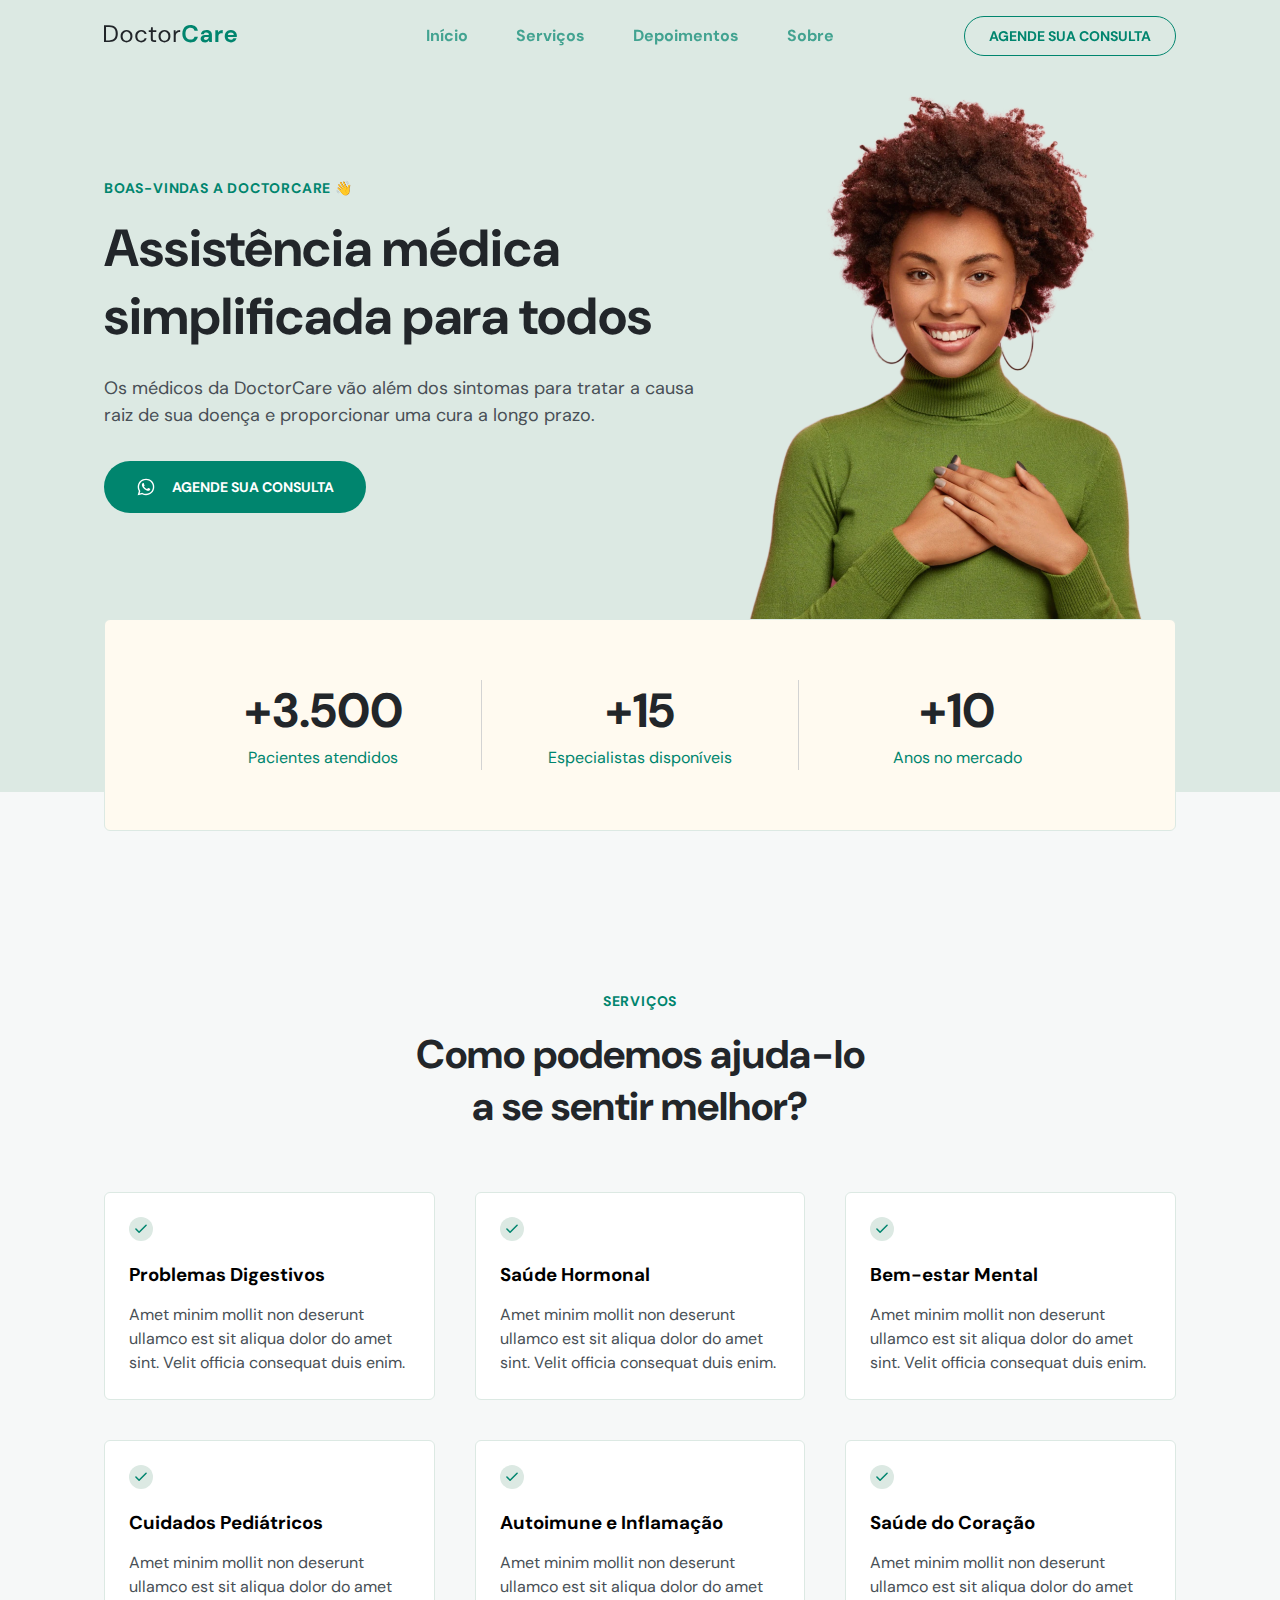
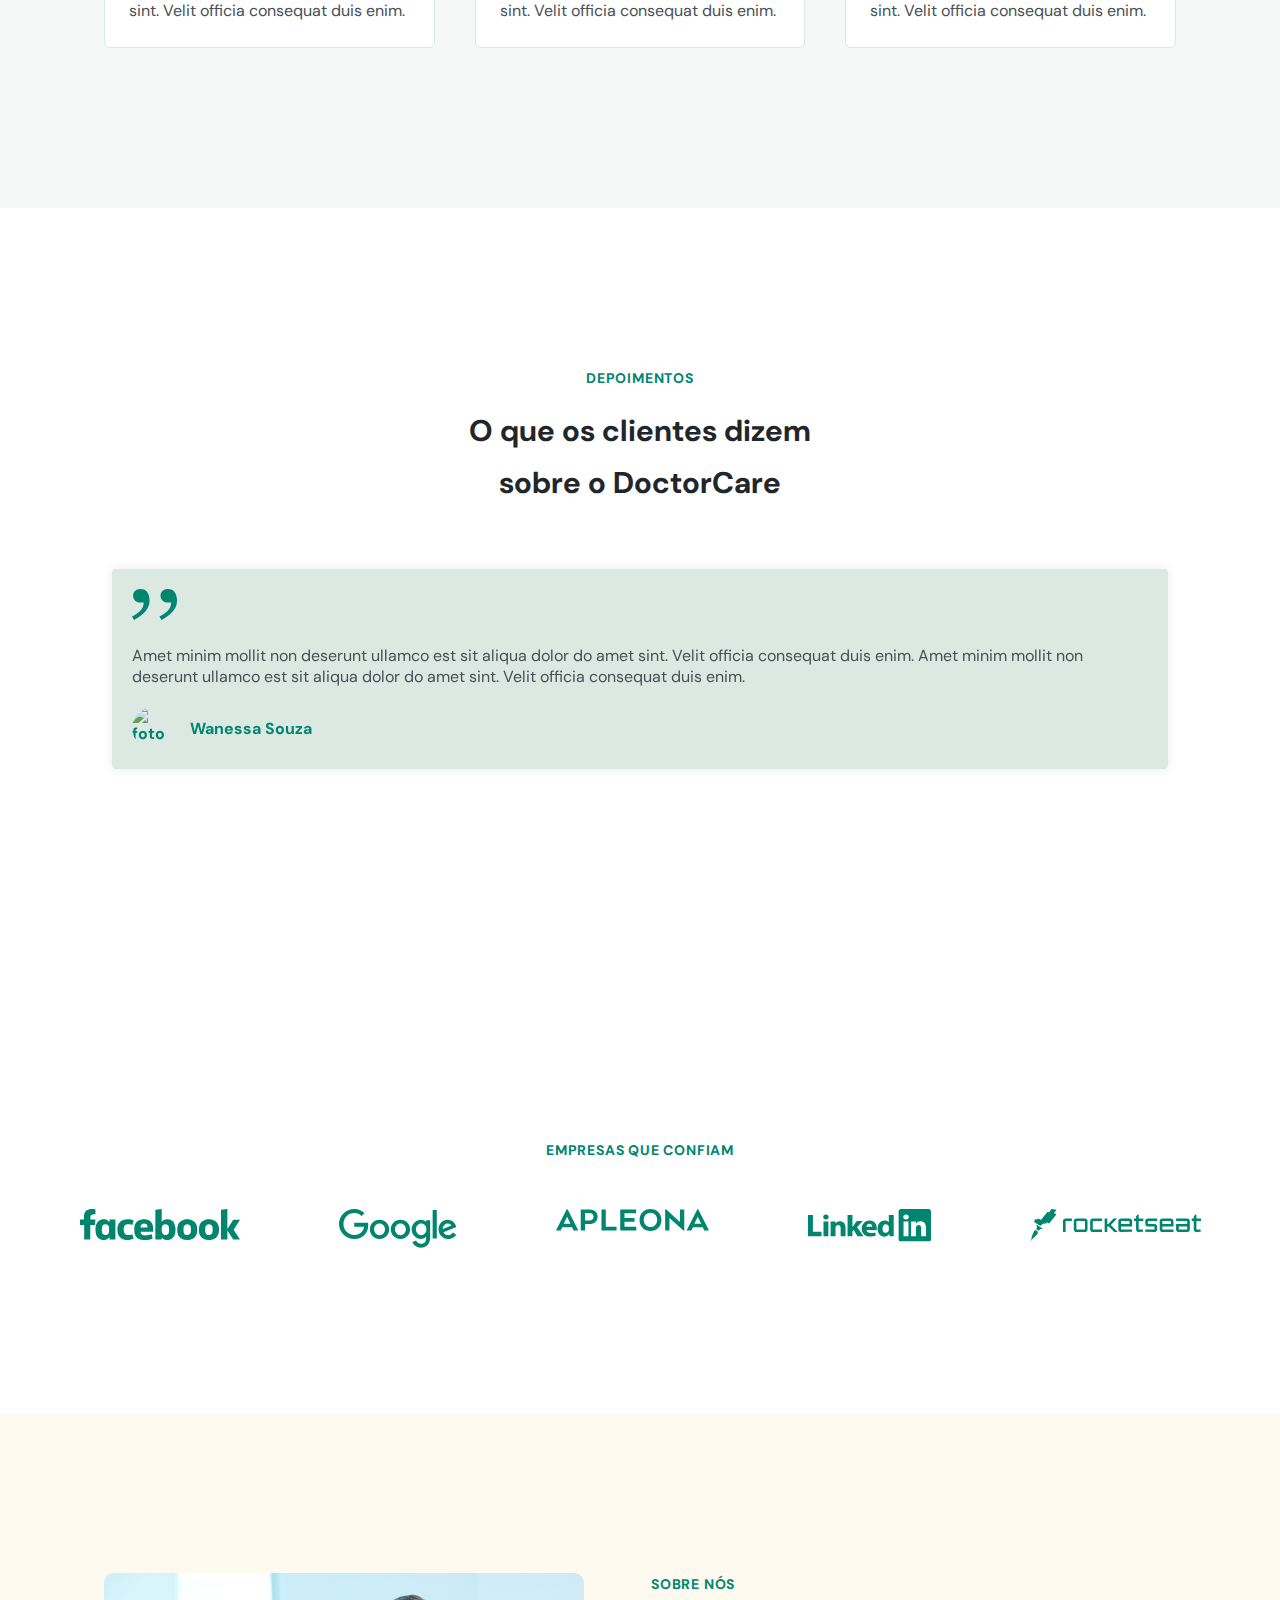
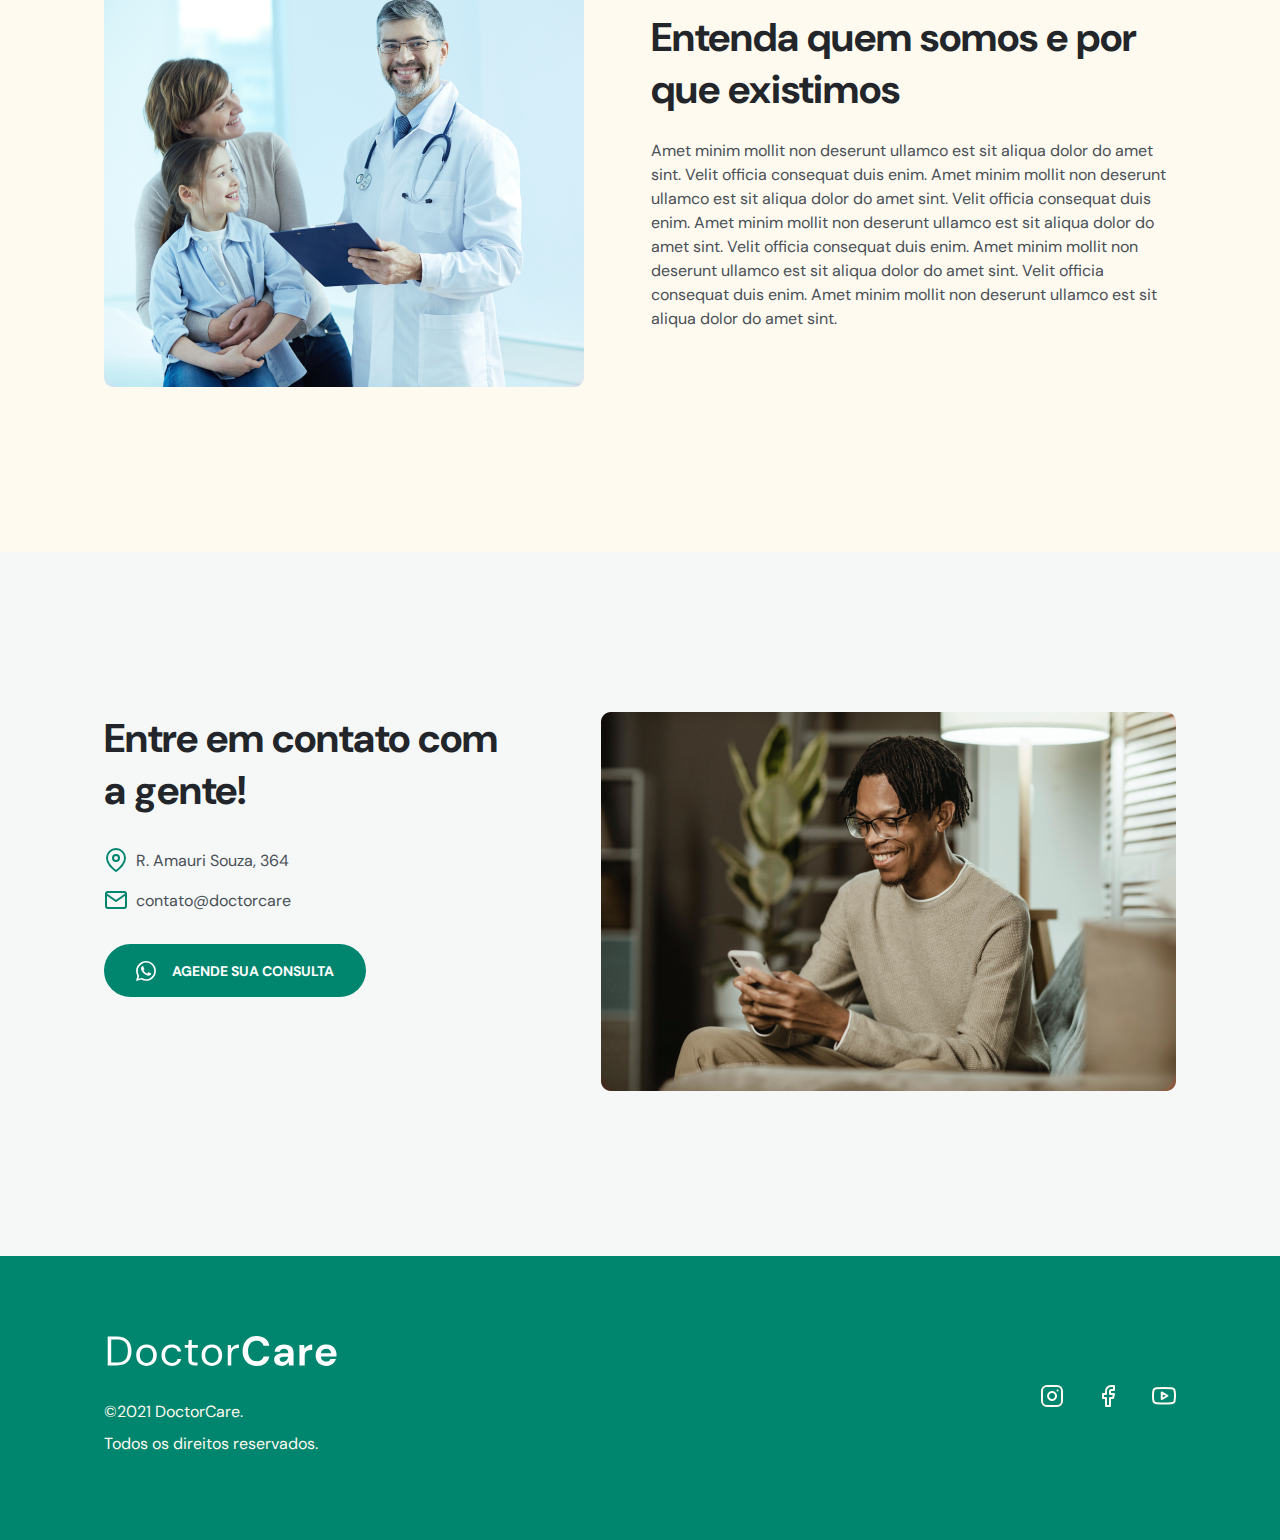
==== index.html @ 03c4d104 "add sections" ====
<!DOCTYPE html>
<html lang="pt">
  <head>
    <meta charset="UTF-8" />
    <meta http-equiv="X-UA-Compatible" content="IE=edge" />
    <meta name="viewport" content="width=device-width, initial-scale=1.0" />

    <title>DoctorCare</title>
    <link rel="stylesheet" href="https://unpkg.com/swiper/swiper-bundle.min.css" />
    <link rel="stylesheet" href="style.css" />
    <link rel="preconnect" href="https://fonts.googleapis.com" />
    <link rel="preconnect" href="https://fonts.gstatic.com"/>
    <link
      href="https://fonts.googleapis.com/css2?family=DM+Sans:wght@400;700&display=swap"
      rel="stylesheet"
    />
  </head>
  <body class="">
    <nav id="navigation">
      <div class="wrapper">
        <a href="#home" class="logo">
          <svg
            width="133"
            height="18"
            viewBox="0 0 133 18"
            fill="none"
            xmlns="http://www.w3.org/2000/svg"
          >
            <path
              d="M0 17.088V0.287999H5.16C8.12 0.287999 10.296 1.04 11.688 2.544C13.096 4.048 13.8 6.112 13.8 8.736C13.8 11.312 13.096 13.352 11.688 14.856C10.296 16.344 8.12 17.088 5.16 17.088H0ZM2.016 15.408H5.112C6.744 15.408 8.04 15.144 9 14.616C9.976 14.072 10.672 13.304 11.088 12.312C11.504 11.304 11.712 10.112 11.712 8.736C11.712 7.328 11.504 6.12 11.088 5.112C10.672 4.104 9.976 3.328 9 2.784C8.04 2.24 6.744 1.968 5.112 1.968H2.016V15.408Z"
              fill="#212529"
            />
            <path
              d="M22.4949 17.376C21.3749 17.376 20.3669 17.12 19.4709 16.608C18.5749 16.096 17.8629 15.376 17.3349 14.448C16.8229 13.504 16.5669 12.4 16.5669 11.136C16.5669 9.872 16.8309 8.776 17.3589 7.848C17.8869 6.904 18.5989 6.176 19.4949 5.664C20.4069 5.152 21.4229 4.896 22.5429 4.896C23.6629 4.896 24.6709 5.152 25.5669 5.664C26.4629 6.176 27.1669 6.904 27.6789 7.848C28.2069 8.776 28.4709 9.872 28.4709 11.136C28.4709 12.4 28.2069 13.504 27.6789 14.448C27.1509 15.376 26.4309 16.096 25.5189 16.608C24.6229 17.12 23.6149 17.376 22.4949 17.376ZM22.4949 15.648C23.1829 15.648 23.8229 15.48 24.4149 15.144C25.0069 14.808 25.4869 14.304 25.8549 13.632C26.2229 12.96 26.4069 12.128 26.4069 11.136C26.4069 10.144 26.2229 9.312 25.8549 8.64C25.5029 7.968 25.0309 7.464 24.4389 7.128C23.8469 6.792 23.2149 6.624 22.5429 6.624C21.8549 6.624 21.2149 6.792 20.6229 7.128C20.0309 7.464 19.5509 7.968 19.1829 8.64C18.8149 9.312 18.6309 10.144 18.6309 11.136C18.6309 12.128 18.8149 12.96 19.1829 13.632C19.5509 14.304 20.0229 14.808 20.5989 15.144C21.1909 15.48 21.8229 15.648 22.4949 15.648Z"
              fill="#212529"
            />
            <path
              d="M37.2261 17.376C36.0901 17.376 35.0661 17.12 34.1541 16.608C33.2581 16.08 32.5461 15.352 32.0181 14.424C31.5061 13.48 31.2501 12.384 31.2501 11.136C31.2501 9.888 31.5061 8.8 32.0181 7.872C32.5461 6.928 33.2581 6.2 34.1541 5.688C35.0661 5.16 36.0901 4.896 37.2261 4.896C38.6341 4.896 39.8181 5.264 40.7781 6C41.7541 6.736 42.3701 7.72 42.6261 8.952H40.5621C40.4021 8.216 40.0101 7.648 39.3861 7.248C38.7621 6.832 38.0341 6.624 37.2021 6.624C36.5301 6.624 35.8981 6.792 35.3061 7.128C34.7141 7.464 34.2341 7.968 33.8661 8.64C33.4981 9.312 33.3141 10.144 33.3141 11.136C33.3141 12.128 33.4981 12.96 33.8661 13.632C34.2341 14.304 34.7141 14.816 35.3061 15.168C35.8981 15.504 36.5301 15.672 37.2021 15.672C38.0341 15.672 38.7621 15.472 39.3861 15.072C40.0101 14.656 40.4021 14.072 40.5621 13.32H42.6261C42.3861 14.52 41.7781 15.496 40.8021 16.248C39.8261 17 38.6341 17.376 37.2261 17.376Z"
              fill="#212529"
            />
            <path
              d="M50.2974 17.088C49.2094 17.088 48.3534 16.824 47.7294 16.296C47.1054 15.768 46.7934 14.816 46.7934 13.44V6.888H44.7294V5.184H46.7934L47.0574 2.328H48.8094V5.184H52.3134V6.888H48.8094V13.44C48.8094 14.192 48.9614 14.704 49.2654 14.976C49.5694 15.232 50.1054 15.36 50.8734 15.36H52.1214V17.088H50.2974Z"
              fill="#212529"
            />
            <path
              d="M60.4506 17.376C59.3306 17.376 58.3226 17.12 57.4266 16.608C56.5306 16.096 55.8186 15.376 55.2906 14.448C54.7786 13.504 54.5226 12.4 54.5226 11.136C54.5226 9.872 54.7866 8.776 55.3146 7.848C55.8426 6.904 56.5546 6.176 57.4506 5.664C58.3626 5.152 59.3786 4.896 60.4986 4.896C61.6186 4.896 62.6266 5.152 63.5226 5.664C64.4186 6.176 65.1226 6.904 65.6346 7.848C66.1626 8.776 66.4266 9.872 66.4266 11.136C66.4266 12.4 66.1626 13.504 65.6346 14.448C65.1066 15.376 64.3866 16.096 63.4746 16.608C62.5786 17.12 61.5706 17.376 60.4506 17.376ZM60.4506 15.648C61.1386 15.648 61.7786 15.48 62.3706 15.144C62.9626 14.808 63.4426 14.304 63.8106 13.632C64.1786 12.96 64.3626 12.128 64.3626 11.136C64.3626 10.144 64.1786 9.312 63.8106 8.64C63.4586 7.968 62.9866 7.464 62.3946 7.128C61.8026 6.792 61.1706 6.624 60.4986 6.624C59.8106 6.624 59.1706 6.792 58.5786 7.128C57.9866 7.464 57.5066 7.968 57.1386 8.64C56.7706 9.312 56.5866 10.144 56.5866 11.136C56.5866 12.128 56.7706 12.96 57.1386 13.632C57.5066 14.304 57.9786 14.808 58.5546 15.144C59.1466 15.48 59.7786 15.648 60.4506 15.648Z"
              fill="#212529"
            />
            <path
              d="M69.7097 17.088V5.184H71.5337L71.7017 7.464C72.0697 6.68 72.6297 6.056 73.3817 5.592C74.1337 5.128 75.0617 4.896 76.1657 4.896V7.008H75.6137C74.9097 7.008 74.2617 7.136 73.6697 7.392C73.0777 7.632 72.6057 8.048 72.2537 8.64C71.9017 9.232 71.7257 10.048 71.7257 11.088V17.088H69.7097Z"
              fill="#212529"
            />
            <path
              d="M86.4924 17.376C84.7964 17.376 83.3404 17.016 82.1244 16.296C80.9084 15.56 79.9724 14.544 79.3164 13.248C78.6604 11.936 78.3324 10.424 78.3324 8.712C78.3324 7 78.6604 5.488 79.3164 4.176C79.9724 2.864 80.9084 1.84 82.1244 1.104C83.3404 0.368 84.7964 0 86.4924 0C88.5084 0 90.1564 0.504 91.4364 1.512C92.7324 2.504 93.5404 3.904 93.8604 5.712H90.4764C90.2684 4.8 89.8204 4.088 89.1324 3.576C88.4604 3.048 87.5644 2.784 86.4444 2.784C84.8924 2.784 83.6764 3.312 82.7964 4.368C81.9164 5.424 81.4764 6.872 81.4764 8.712C81.4764 10.552 81.9164 12 82.7964 13.056C83.6764 14.096 84.8924 14.616 86.4444 14.616C87.5644 14.616 88.4604 14.376 89.1324 13.896C89.8204 13.4 90.2684 12.72 90.4764 11.856H93.8604C93.5404 13.584 92.7324 14.936 91.4364 15.912C90.1564 16.888 88.5084 17.376 86.4924 17.376Z"
              fill="#00856F"
            />
            <path
              d="M101.092 17.376C100.068 17.376 99.2278 17.216 98.5718 16.896C97.9158 16.56 97.4277 16.12 97.1077 15.576C96.7878 15.032 96.6278 14.432 96.6278 13.776C96.6278 12.672 97.0598 11.776 97.9238 11.088C98.7878 10.4 100.084 10.056 101.812 10.056H104.836V9.768C104.836 8.952 104.604 8.352 104.14 7.968C103.676 7.584 103.1 7.392 102.412 7.392C101.788 7.392 101.244 7.544 100.78 7.848C100.316 8.136 100.028 8.568 99.9157 9.144H96.9157C96.9958 8.28 97.2837 7.528 97.7797 6.888C98.2917 6.248 98.9477 5.76 99.7477 5.424C100.548 5.072 101.444 4.896 102.436 4.896C104.132 4.896 105.468 5.32 106.444 6.168C107.42 7.016 107.908 8.216 107.908 9.768V17.088H105.292L105.004 15.168C104.652 15.808 104.156 16.336 103.516 16.752C102.892 17.168 102.084 17.376 101.092 17.376ZM101.788 14.976C102.668 14.976 103.348 14.688 103.828 14.112C104.324 13.536 104.636 12.824 104.764 11.976H102.148C101.332 11.976 100.748 12.128 100.396 12.432C100.044 12.72 99.8678 13.08 99.8678 13.512C99.8678 13.976 100.044 14.336 100.396 14.592C100.748 14.848 101.212 14.976 101.788 14.976Z"
              fill="#00856F"
            />
            <path
              d="M111.319 17.088V5.184H114.055L114.343 7.416C114.775 6.648 115.359 6.04 116.095 5.592C116.847 5.128 117.727 4.896 118.735 4.896V8.136H117.871C117.199 8.136 116.599 8.24 116.071 8.448C115.543 8.656 115.127 9.016 114.823 9.528C114.535 10.04 114.391 10.752 114.391 11.664V17.088H111.319Z"
              fill="#00856F"
            />
            <path
              d="M126.888 17.376C125.688 17.376 124.624 17.12 123.696 16.608C122.768 16.096 122.04 15.376 121.512 14.448C120.984 13.52 120.72 12.448 120.72 11.232C120.72 10 120.976 8.904 121.488 7.944C122.016 6.984 122.736 6.24 123.648 5.712C124.576 5.168 125.664 4.896 126.912 4.896C128.08 4.896 129.112 5.152 130.008 5.664C130.904 6.176 131.6 6.88 132.096 7.776C132.608 8.656 132.864 9.64 132.864 10.728C132.864 10.904 132.856 11.088 132.84 11.28C132.84 11.472 132.832 11.672 132.816 11.88H123.768C123.832 12.808 124.152 13.536 124.728 14.064C125.32 14.592 126.032 14.856 126.864 14.856C127.488 14.856 128.008 14.72 128.424 14.448C128.856 14.16 129.176 13.792 129.384 13.344H132.504C132.28 14.096 131.904 14.784 131.376 15.408C130.864 16.016 130.224 16.496 129.456 16.848C128.704 17.2 127.848 17.376 126.888 17.376ZM126.912 7.392C126.16 7.392 125.496 7.608 124.92 8.04C124.344 8.456 123.976 9.096 123.816 9.96H129.744C129.696 9.176 129.408 8.552 128.88 8.088C128.352 7.624 127.696 7.392 126.912 7.392Z"
              fill="#00856F"
            />
          </svg>
        </a>

        <div class="menu">
          <ul>
            <li><a onclick="closeMenu()" href="#home">Início</a></li>
            <li><a onclick="closeMenu()" href="#services">Serviços</a></li>
            <li><a onclick="closeMenu()" href="#testimonials">Depoimentos</a></li>
            <li><a onclick="closeMenu()" href="#about">Sobre</a></li>
          </ul>

          <a href="#contact" onclick="closeMenu()" class="button">Agende sua consulta</a>

          <ul class="social-links">
            <li>
              <a href="https://instagram.com">
                <svg
                  width="24"
                  height="24"
                  viewBox="0 0 24 24"
                  fill="none"
                  xmlns="http://www.w3.org/2000/svg"
                >
                  <path
                    d="M17 1.99997H7C4.23858 1.99997 2 4.23855 2 6.99997V17C2 19.7614 4.23858 22 7 22H17C19.7614 22 22 19.7614 22 17V6.99997C22 4.23855 19.7614 1.99997 17 1.99997Z"
                    stroke="#FFFAF1"
                    stroke-width="2"
                    stroke-linecap="round"
                    stroke-linejoin="round"
                  />
                  <path
                    d="M15.9997 11.3701C16.1231 12.2023 15.981 13.0523 15.5935 13.7991C15.206 14.5459 14.5929 15.1515 13.8413 15.5297C13.0898 15.908 12.2382 16.0397 11.4075 15.906C10.5768 15.7723 9.80947 15.3801 9.21455 14.7852C8.61962 14.1903 8.22744 13.4229 8.09377 12.5923C7.96011 11.7616 8.09177 10.91 8.47003 10.1584C8.84829 9.40691 9.45389 8.7938 10.2007 8.4063C10.9475 8.0188 11.7975 7.87665 12.6297 8.00006C13.4786 8.12594 14.2646 8.52152 14.8714 9.12836C15.4782 9.73521 15.8738 10.5211 15.9997 11.3701Z"
                    stroke="#FFFAF1"
                    stroke-width="2"
                    stroke-linecap="round"
                    stroke-linejoin="round"
                  />
                  <path
                    d="M17.5 6.49997H17.51"
                    stroke="#FFFAF1"
                    stroke-width="2"
                    stroke-linecap="round"
                    stroke-linejoin="round"
                  />
                </svg>
              </a>
            </li>

            <li>
              <a href="https://facebook.com">
                <svg
                  width="24"
                  height="24"
                  viewBox="0 0 24 24"
                  fill="none"
                  xmlns="http://www.w3.org/2000/svg"
                >
                  <path
                    d="M18 1.99997H15C13.6739 1.99997 12.4021 2.52675 11.4645 3.46444C10.5268 4.40212 10 5.67389 10 6.99997V9.99997H7V14H10V22H14V14H17L18 9.99997H14V6.99997C14 6.73475 14.1054 6.4804 14.2929 6.29286C14.4804 6.10533 14.7348 5.99997 15 5.99997H18V1.99997Z"
                    stroke="#FFFAF1"
                    stroke-width="2"
                    stroke-linecap="round"
                    stroke-linejoin="round"
                  />
                </svg>
              </a>
            </li>

            <li>
              <a href="https://youtube.com">
                <svg
                  width="24"
                  height="24"
                  viewBox="0 0 24 24"
                  fill="none"
                  xmlns="http://www.w3.org/2000/svg"
                >
                  <path
                    d="M22.5396 6.42C22.4208 5.94541 22.1789 5.51057 21.8382 5.15941C21.4976 4.80824 21.0703 4.55318 20.5996 4.42C18.8796 4 11.9996 4 11.9996 4C11.9996 4 5.1196 4 3.3996 4.46C2.92884 4.59318 2.50157 4.84824 2.16094 5.19941C1.82031 5.55057 1.57838 5.98541 1.4596 6.46C1.14481 8.20556 0.990831 9.97631 0.999595 11.75C0.988374 13.537 1.14236 15.3213 1.4596 17.08C1.59055 17.5398 1.8379 17.9581 2.17774 18.2945C2.51758 18.6308 2.93842 18.8738 3.3996 19C5.1196 19.46 11.9996 19.46 11.9996 19.46C11.9996 19.46 18.8796 19.46 20.5996 19C21.0703 18.8668 21.4976 18.6118 21.8382 18.2606C22.1789 17.9094 22.4208 17.4746 22.5396 17C22.852 15.2676 23.0059 13.5103 22.9996 11.75C23.0108 9.96295 22.8568 8.1787 22.5396 6.42Z"
                    stroke="#FFFAF1"
                    stroke-width="2"
                    stroke-linecap="round"
                    stroke-linejoin="round"
                  />
                  <path
                    d="M9.75 15.02L15.5 11.75L9.75 8.48001V15.02Z"
                    stroke="#FFFAF1"
                    stroke-width="2"
                    stroke-linecap="round"
                    stroke-linejoin="round"
                  />
                </svg>
              </a>
            </li>
          </ul>
        </div>
        <!--menu-->

        <button
          aria-expanded="false"
          aria-label="abrir menu"
          onclick="openMenu()"
          class="open-menu"
        >
          <svg
            width="40"
            height="40"
            viewBox="0 0 40 40"
            fill="none"
            xmlns="http://www.w3.org/2000/svg"
          >
            <path
              d="M10 20H30"
              stroke="#00856F"
              stroke-width="2"
              stroke-linecap="round"
              stroke-linejoin="round"
            />
            <path
              d="M10 12H30"
              stroke="#00856F"
              stroke-width="2"
              stroke-linecap="round"
              stroke-linejoin="round"
            />
            <path
              d="M18 28L30 28"
              stroke="#00856F"
              stroke-width="2"
              stroke-linecap="round"
              stroke-linejoin="round"
            />
          </svg>
        </button>
        <button
          aria-expanded="true"
          aria-label="fechar menu"
          onclick="closeMenu()"
          class="close-menu"
        >
          <svg
            width="40"
            height="40"
            viewBox="0 0 40 40"
            fill="none"
            xmlns="http://www.w3.org/2000/svg"
          >
            <path
              d="M30 10L10 30M10 10L30 30"
              stroke="#FFFAF1"
              stroke-width="2"
              stroke-linecap="round"
              stroke-linejoin="round"
            />
          </svg>
        </button>
      </div>
    </nav>
    <section id="home">
      <div class="wrapper">

        <div class="col-a">
          <header>
            <h4>BOAS-VINDAS A DOCTORCARE 👋</h4>
            <h1>Assistência médica simplificada para todos</h1>
          </header>
  
          <div class="content">
            
            <p>
              Os médicos da DoctorCare vão além dos sintomas para tratar a causa
              raiz de sua doença e proporcionar uma cura a longo prazo.
            </p>
            <a class="button" href="#contact">
              <svg
                width="20"
                height="20"
                viewBox="0 0 20 20"
                fill="none"
                xmlns="http://www.w3.org/2000/svg"
              >
                <path
                  d="M13.8337 11.6667C13.667 11.5833 12.5837 11.0833 12.417 11C12.2503 10.9167 12.0837 10.9167 11.917 11.0833C11.7503 11.25 11.417 11.75 11.2503 11.9167C11.167 12.0833 11.0003 12.0833 10.8337 12C10.2503 11.75 9.66699 11.4167 9.16699 11C8.75033 10.5833 8.33366 10.0833 8.00033 9.58334C7.91699 9.41668 8.00033 9.25001 8.08366 9.16668C8.16699 9.08334 8.25033 8.91668 8.41699 8.83334C8.50033 8.75001 8.58366 8.58334 8.58366 8.50001C8.66699 8.41668 8.66699 8.25001 8.58366 8.16668C8.50033 8.08334 8.08366 7.08334 7.91699 6.66668C7.83366 6.08334 7.66699 6.08334 7.50033 6.08334C7.41699 6.08334 7.25033 6.08334 7.08366 6.08334C6.91699 6.08334 6.66699 6.25001 6.58366 6.33334C6.08366 6.83334 5.83366 7.41668 5.83366 8.08334C5.91699 8.83334 6.16699 9.58334 6.66699 10.25C7.58366 11.5833 8.75033 12.6667 10.167 13.3333C10.5837 13.5 10.917 13.6667 11.3337 13.75C11.7503 13.9167 12.167 13.9167 12.667 13.8333C13.2503 13.75 13.7503 13.3333 14.0837 12.8333C14.2503 12.5 14.2503 12.1667 14.167 11.8333C14.167 11.8333 14.0003 11.75 13.8337 11.6667ZM15.917 4.08334C12.667 0.833344 7.41699 0.833344 4.16699 4.08334C1.50033 6.75001 1.00033 10.8333 2.83366 14.0833L1.66699 18.3333L6.08366 17.1667C7.33366 17.8333 8.66699 18.1667 10.0003 18.1667C14.5837 18.1667 18.2503 14.5 18.2503 9.91668C18.3337 7.75001 17.417 5.66668 15.917 4.08334ZM13.667 15.75C12.5837 16.4167 11.3337 16.8333 10.0003 16.8333C8.75033 16.8333 7.58366 16.5 6.50033 15.9167L6.25033 15.75L3.66699 16.4167L4.33366 13.9167L4.16699 13.6667C2.16699 10.3333 3.16699 6.16668 6.41699 4.08334C9.66699 2.00001 13.8337 3.08334 15.8337 6.25001C17.8337 9.50001 16.917 13.75 13.667 15.75Z"
                  fill="white"
                />
              </svg>
    
              Agende sua consulta
            </a> 
            
          </div>
        </div>
     

        <div class="col-b">
          <img src="assets/image.png" alt="Mulher sorrindo" />
        </div>       

        <div class="stats">
          <div class="stat">
            <h3>+3.500</h3>
            <p>Pacientes atendidos</p>
          </div>

          <div class="stat">
            <h3>+15</h3>
            <p>Especialistas disponíveis</p>
          </div>

          <div class="stat">
            <h3>+10</h3>
            <p>Anos no mercado</p>
          </div>
        </div>
      </div>
      <!--stats-->
    </section>
    <section id="services">
      <div class="wrapper">
        <header>
          <h4>Serviços</h4>
          <h2>Como podemos ajuda-lo a se sentir melhor?</h2>
        </header>
        
        <div class="content">
          <div class="cards">
            <div class="card">
              <svg width="24" height="24" viewBox="0 0 24 24" fill="none" xmlns="http://www.w3.org/2000/svg">
                <circle cx="12" cy="12" r="12" fill="#DCE9E2"/>
                <path d="M17.091 8.18188L10.091 15.1819L6.90918 12.0001" stroke="#00856F" stroke-width="1.5" stroke-linecap="round" stroke-linejoin="round"/>
                </svg>
                
              <h3>Problemas Digestivos</h3>
              <p>
                Amet minim mollit non deserunt ullamco est sit aliqua dolor do
                amet sint. Velit officia consequat duis enim.
              </p>
            </div>
            <!--card-->
  
            <div class="card">
              <svg width="24" height="24" viewBox="0 0 24 24" fill="none" xmlns="http://www.w3.org/2000/svg">
                <circle cx="12" cy="12" r="12" fill="#DCE9E2"/>
                <path d="M17.091 8.18188L10.091 15.1819L6.90918 12.0001" stroke="#00856F" stroke-width="1.5" stroke-linecap="round" stroke-linejoin="round"/>
                </svg>
                
              <h3>Saúde Hormonal</h3>
              <p>
                Amet minim mollit non deserunt ullamco est sit aliqua dolor do
                amet sint. Velit officia consequat duis enim.
              </p>
            </div>
            <!--card-->
  
            <div class="card">
              <svg width="24" height="24" viewBox="0 0 24 24" fill="none" xmlns="http://www.w3.org/2000/svg">
                <circle cx="12" cy="12" r="12" fill="#DCE9E2"/>
                <path d="M17.091 8.18188L10.091 15.1819L6.90918 12.0001" stroke="#00856F" stroke-width="1.5" stroke-linecap="round" stroke-linejoin="round"/>
                </svg>
                
              <h3>Bem-estar Mental</h3>
              <p>
                Amet minim mollit non deserunt ullamco est sit aliqua dolor do
                amet sint. Velit officia consequat duis enim.
              </p>
            </div>
            <!--card-->
            <div class="card">
              <svg width="24" height="24" viewBox="0 0 24 24" fill="none" xmlns="http://www.w3.org/2000/svg">
                <circle cx="12" cy="12" r="12" fill="#DCE9E2"/>
                <path d="M17.091 8.18188L10.091 15.1819L6.90918 12.0001" stroke="#00856F" stroke-width="1.5" stroke-linecap="round" stroke-linejoin="round"/>
                </svg>
                
              <h3>Cuidados Pediátricos</h3>
              <p>
                Amet minim mollit non deserunt ullamco est sit aliqua dolor do
                amet sint. Velit officia consequat duis enim.
              </p>
            </div>
            <!--card-->
            <div class="card">
              <svg width="24" height="24" viewBox="0 0 24 24" fill="none" xmlns="http://www.w3.org/2000/svg">
                <circle cx="12" cy="12" r="12" fill="#DCE9E2"/>
                <path d="M17.091 8.18188L10.091 15.1819L6.90918 12.0001" stroke="#00856F" stroke-width="1.5" stroke-linecap="round" stroke-linejoin="round"/>
                </svg>
                
              <h3>Autoimune e Inflamação</h3>
              <p>
                Amet minim mollit non deserunt ullamco est sit aliqua dolor do
                amet sint. Velit officia consequat duis enim.
              </p>
            </div>
            <!--card-->
            <div class="card">
              <svg width="24" height="24" viewBox="0 0 24 24" fill="none" xmlns="http://www.w3.org/2000/svg">
                <circle cx="12" cy="12" r="12" fill="#DCE9E2"/>
                <path d="M17.091 8.18188L10.091 15.1819L6.90918 12.0001" stroke="#00856F" stroke-width="1.5" stroke-linecap="round" stroke-linejoin="round"/>
                </svg>
                
              <h3>Saúde do Coração</h3>
              <p>
                Amet minim mollit non deserunt ullamco est sit aliqua dolor do
                amet sint. Velit officia consequat duis enim.
              </p>
            </div>
            <!--card-->
          </div>
        </div>
      </div>
    </section>

<div class="wrapper-vw"">
    <section class="section" id="testimonials">
      <div class="container swiper">
        <header>
          <h4>Depoimentos</h4>
          <h2 class="title">
            O que os clientes dizem 
            <br>
            sobre o DoctorCare</h2>
        </header>
        <div class="testimonials swiper-container">
          <div class="swiper-wrapper">
            <div class="testimonial swiper-slide">
              <blockquote>
                <svg width="45" height="31" viewBox="0 0 45 31" fill="none" xmlns="http://www.w3.org/2000/svg">
                  <path d="M17.5263 11.7111C17.5263 14.237 16.9539 16.5525 15.8092 18.6574C14.7039 20.7241 13.3618 22.5228 11.7829 24.0537C10.2039 25.6228 8.4671 27.0389 6.57237 28.3019C4.67763 29.5265 3.15789 30.4259 2.01316 31L0 27.613C1.61842 26.6944 3.15789 25.7568 4.61842 24.8C6.11842 23.8049 7.26316 22.8673 8.05263 21.987C9.11842 20.8389 9.9671 19.6525 10.5987 18.4278C11.2303 17.1648 11.625 15.5191 11.7829 13.4907H8.94079C6.45395 13.4907 4.51974 12.8784 3.13816 11.6537C1.75658 10.429 1.06579 8.72593 1.06579 6.54444C1.06579 4.97531 1.69737 3.50185 2.96053 2.12407C4.22368 0.708025 5.94079 0 8.11184 0C11.4671 0 13.875 1.09074 15.3355 3.27222C16.7961 5.41543 17.5263 8.2284 17.5263 11.7111Z" fill="#5F3DC4"/>
                  <path d="M45 11.7111C45 14.237 44.4276 16.5525 43.2829 18.6574C42.1776 20.7241 40.8355 22.5228 39.2566 24.0537C37.6776 25.6228 35.9408 27.0389 34.0461 28.3019C32.1513 29.5265 30.6316 30.4259 29.4868 31L27.4737 27.613C29.0921 26.6944 30.6316 25.7568 32.0921 24.8C33.5921 23.8049 34.7368 22.8673 35.5263 21.987C36.5921 20.8389 37.4408 19.6525 38.0724 18.4278C38.7039 17.1648 39.0987 15.5191 39.2566 13.4907H36.4145C33.9276 13.4907 31.9934 12.8784 30.6118 11.6537C29.2303 10.429 28.5395 8.72593 28.5395 6.54444C28.5395 4.97531 29.1711 3.50185 30.4342 2.12407C31.6974 0.708025 33.4145 0 35.5855 0C38.9408 0 41.3487 1.09074 42.8092 3.27222C44.2697 5.41543 45 8.2284 45 11.7111Z" fill="#5F3DC4"/>
                  </svg>                  
                <p>
                Amet minim mollit non deserunt ullamco est sit aliqua dolor do amet sint. Velit officia consequat duis enim. Amet minim mollit non deserunt ullamco est sit aliqua dolor do amet sint. Velit officia consequat duis enim.
                </p>
                <cite>
                  <img src="https://randomuser.me/api/portraits/women/79.jpg" alt="foto perfil de cliente da clinica doctorcare da sessao de depoimentos">
                  Wanessa Souza
                </cite>
              </blockquote>
            </div>

            <div class="testimonial swiper-slide">
              <blockquote>
                <svg width="45" height="31" viewBox="0 0 45 31" fill="none" xmlns="http://www.w3.org/2000/svg">
                  <path d="M17.5263 11.7111C17.5263 14.237 16.9539 16.5525 15.8092 18.6574C14.7039 20.7241 13.3618 22.5228 11.7829 24.0537C10.2039 25.6228 8.4671 27.0389 6.57237 28.3019C4.67763 29.5265 3.15789 30.4259 2.01316 31L0 27.613C1.61842 26.6944 3.15789 25.7568 4.61842 24.8C6.11842 23.8049 7.26316 22.8673 8.05263 21.987C9.11842 20.8389 9.9671 19.6525 10.5987 18.4278C11.2303 17.1648 11.625 15.5191 11.7829 13.4907H8.94079C6.45395 13.4907 4.51974 12.8784 3.13816 11.6537C1.75658 10.429 1.06579 8.72593 1.06579 6.54444C1.06579 4.97531 1.69737 3.50185 2.96053 2.12407C4.22368 0.708025 5.94079 0 8.11184 0C11.4671 0 13.875 1.09074 15.3355 3.27222C16.7961 5.41543 17.5263 8.2284 17.5263 11.7111Z" fill="#5F3DC4"/>
                  <path d="M45 11.7111C45 14.237 44.4276 16.5525 43.2829 18.6574C42.1776 20.7241 40.8355 22.5228 39.2566 24.0537C37.6776 25.6228 35.9408 27.0389 34.0461 28.3019C32.1513 29.5265 30.6316 30.4259 29.4868 31L27.4737 27.613C29.0921 26.6944 30.6316 25.7568 32.0921 24.8C33.5921 23.8049 34.7368 22.8673 35.5263 21.987C36.5921 20.8389 37.4408 19.6525 38.0724 18.4278C38.7039 17.1648 39.0987 15.5191 39.2566 13.4907H36.4145C33.9276 13.4907 31.9934 12.8784 30.6118 11.6537C29.2303 10.429 28.5395 8.72593 28.5395 6.54444C28.5395 4.97531 29.1711 3.50185 30.4342 2.12407C31.6974 0.708025 33.4145 0 35.5855 0C38.9408 0 41.3487 1.09074 42.8092 3.27222C44.2697 5.41543 45 8.2284 45 11.7111Z" fill="#5F3DC4"/>
                  </svg>                  
                <p>
                Amet minim mollit non deserunt ullamco est sit aliqua dolor do amet sint. Velit officia consequat duis enim. Amet minim mollit non deserunt ullamco est sit aliqua dolor do amet sint. Velit officia consequat duis enim.
                </p>
                <cite>
                  <img src="assets/antonio.png" alt="foto perfil de cliente da clinica doctorcare da sessao de depoimentos">
                  Antonio Almeida 
                </cite>
              </blockquote>
            </div>

            <div class="wrapper-vw">
              <section class=" section" id="testimonials">
            <div class="container swiper">
              <header>
                <h4>Nossa clínica</h4>
                <h2 class="title">
                  Contamos com a melhor estrutura
                  <br>
                  pois você merece o melhor
                </h2>
              </header>
              <div class="testimonials swiper-container">
                <div class="swiper-wrapper">
                  <div class="testimonial swiper-slide">
                    <blockquote>
                      <img src="assets/centro-cirurgico.jpg" alt="">
                    </blockquote>
                  </div>
                  <div class="testimonial swiper-slide">
                    <blockquote>
                      <img src="assets/cardiologia.jpg" alt="">
                    </blockquote>
                  </div>
                  <div class="testimonial swiper-slide">
                    <blockquote>
                      <img src="assets/ressonancia.jpg" alt="">
                    </blockquote>
                  </div>
                  <div class="testimonial swiper-slide">
                    <blockquote>
                      <img src="assets/recepcao.jpg" alt="">
                    </blockquote>
                  </div>
                </div>
                <div class="swiper-pagination"></div>
              </div>
            </div>
            </section>
          </div>

            <div class="testimonial swiper-slide">
              <blockquote>
                <svg width="45" height="31" viewBox="0 0 45 31" fill="none" xmlns="http://www.w3.org/2000/svg">
                  <path d="M17.5263 11.7111C17.5263 14.237 16.9539 16.5525 15.8092 18.6574C14.7039 20.7241 13.3618 22.5228 11.7829 24.0537C10.2039 25.6228 8.4671 27.0389 6.57237 28.3019C4.67763 29.5265 3.15789 30.4259 2.01316 31L0 27.613C1.61842 26.6944 3.15789 25.7568 4.61842 24.8C6.11842 23.8049 7.26316 22.8673 8.05263 21.987C9.11842 20.8389 9.9671 19.6525 10.5987 18.4278C11.2303 17.1648 11.625 15.5191 11.7829 13.4907H8.94079C6.45395 13.4907 4.51974 12.8784 3.13816 11.6537C1.75658 10.429 1.06579 8.72593 1.06579 6.54444C1.06579 4.97531 1.69737 3.50185 2.96053 2.12407C4.22368 0.708025 5.94079 0 8.11184 0C11.4671 0 13.875 1.09074 15.3355 3.27222C16.7961 5.41543 17.5263 8.2284 17.5263 11.7111Z" fill="#5F3DC4"/>
                  <path d="M45 11.7111C45 14.237 44.4276 16.5525 43.2829 18.6574C42.1776 20.7241 40.8355 22.5228 39.2566 24.0537C37.6776 25.6228 35.9408 27.0389 34.0461 28.3019C32.1513 29.5265 30.6316 30.4259 29.4868 31L27.4737 27.613C29.0921 26.6944 30.6316 25.7568 32.0921 24.8C33.5921 23.8049 34.7368 22.8673 35.5263 21.987C36.5921 20.8389 37.4408 19.6525 38.0724 18.4278C38.7039 17.1648 39.0987 15.5191 39.2566 13.4907H36.4145C33.9276 13.4907 31.9934 12.8784 30.6118 11.6537C29.2303 10.429 28.5395 8.72593 28.5395 6.54444C28.5395 4.97531 29.1711 3.50185 30.4342 2.12407C31.6974 0.708025 33.4145 0 35.5855 0C38.9408 0 41.3487 1.09074 42.8092 3.27222C44.2697 5.41543 45 8.2284 45 11.7111Z" fill="#5F3DC4"/>
                  </svg>                  
                <p>
                Amet minim mollit non deserunt ullamco est sit aliqua dolor do amet sint. Velit officia consequat duis enim. Amet minim mollit non deserunt ullamco est sit aliqua dolor do amet sint. Velit officia consequat duis enim.
                </p>
                <cite>
                  <img src="assets/heitor.jpeg" alt="foto perfil de cliente da clinica doctorcare da sessao de depoimentos">
                  Heitor Arrais
                </cite>
              </blockquote>
            </div>

            <div class="testimonial swiper-slide">
              <blockquote>
                <svg width="45" height="31" viewBox="0 0 45 31" fill="none" xmlns="http://www.w3.org/2000/svg">
                  <path d="M17.5263 11.7111C17.5263 14.237 16.9539 16.5525 15.8092 18.6574C14.7039 20.7241 13.3618 22.5228 11.7829 24.0537C10.2039 25.6228 8.4671 27.0389 6.57237 28.3019C4.67763 29.5265 3.15789 30.4259 2.01316 31L0 27.613C1.61842 26.6944 3.15789 25.7568 4.61842 24.8C6.11842 23.8049 7.26316 22.8673 8.05263 21.987C9.11842 20.8389 9.9671 19.6525 10.5987 18.4278C11.2303 17.1648 11.625 15.5191 11.7829 13.4907H8.94079C6.45395 13.4907 4.51974 12.8784 3.13816 11.6537C1.75658 10.429 1.06579 8.72593 1.06579 6.54444C1.06579 4.97531 1.69737 3.50185 2.96053 2.12407C4.22368 0.708025 5.94079 0 8.11184 0C11.4671 0 13.875 1.09074 15.3355 3.27222C16.7961 5.41543 17.5263 8.2284 17.5263 11.7111Z" fill="#5F3DC4"/>
                  <path d="M45 11.7111C45 14.237 44.4276 16.5525 43.2829 18.6574C42.1776 20.7241 40.8355 22.5228 39.2566 24.0537C37.6776 25.6228 35.9408 27.0389 34.0461 28.3019C32.1513 29.5265 30.6316 30.4259 29.4868 31L27.4737 27.613C29.0921 26.6944 30.6316 25.7568 32.0921 24.8C33.5921 23.8049 34.7368 22.8673 35.5263 21.987C36.5921 20.8389 37.4408 19.6525 38.0724 18.4278C38.7039 17.1648 39.0987 15.5191 39.2566 13.4907H36.4145C33.9276 13.4907 31.9934 12.8784 30.6118 11.6537C29.2303 10.429 28.5395 8.72593 28.5395 6.54444C28.5395 4.97531 29.1711 3.50185 30.4342 2.12407C31.6974 0.708025 33.4145 0 35.5855 0C38.9408 0 41.3487 1.09074 42.8092 3.27222C44.2697 5.41543 45 8.2284 45 11.7111Z" fill="#5F3DC4"/>
                  </svg>                  
                <p>
                Amet minim mollit non deserunt ullamco est sit aliqua dolor do amet sint. Velit officia consequat duis enim. Amet minim mollit non deserunt ullamco est sit aliqua dolor do amet sint. Velit officia consequat duis enim.
                </p>
                <cite>
                  <img src="https://randomuser.me/api/portraits/women/3.jpg" alt="">
                  Cristina Ferreira
                </cite>
              </blockquote>
            </div>

            <div class="testimonial swiper-slide">
              <blockquote>
                <svg width="45" height="31" viewBox="0 0 45 31" fill="none" xmlns="http://www.w3.org/2000/svg">
                  <path d="M17.5263 11.7111C17.5263 14.237 16.9539 16.5525 15.8092 18.6574C14.7039 20.7241 13.3618 22.5228 11.7829 24.0537C10.2039 25.6228 8.4671 27.0389 6.57237 28.3019C4.67763 29.5265 3.15789 30.4259 2.01316 31L0 27.613C1.61842 26.6944 3.15789 25.7568 4.61842 24.8C6.11842 23.8049 7.26316 22.8673 8.05263 21.987C9.11842 20.8389 9.9671 19.6525 10.5987 18.4278C11.2303 17.1648 11.625 15.5191 11.7829 13.4907H8.94079C6.45395 13.4907 4.51974 12.8784 3.13816 11.6537C1.75658 10.429 1.06579 8.72593 1.06579 6.54444C1.06579 4.97531 1.69737 3.50185 2.96053 2.12407C4.22368 0.708025 5.94079 0 8.11184 0C11.4671 0 13.875 1.09074 15.3355 3.27222C16.7961 5.41543 17.5263 8.2284 17.5263 11.7111Z" fill="#5F3DC4"/>
                  <path d="M45 11.7111C45 14.237 44.4276 16.5525 43.2829 18.6574C42.1776 20.7241 40.8355 22.5228 39.2566 24.0537C37.6776 25.6228 35.9408 27.0389 34.0461 28.3019C32.1513 29.5265 30.6316 30.4259 29.4868 31L27.4737 27.613C29.0921 26.6944 30.6316 25.7568 32.0921 24.8C33.5921 23.8049 34.7368 22.8673 35.5263 21.987C36.5921 20.8389 37.4408 19.6525 38.0724 18.4278C38.7039 17.1648 39.0987 15.5191 39.2566 13.4907H36.4145C33.9276 13.4907 31.9934 12.8784 30.6118 11.6537C29.2303 10.429 28.5395 8.72593 28.5395 6.54444C28.5395 4.97531 29.1711 3.50185 30.4342 2.12407C31.6974 0.708025 33.4145 0 35.5855 0C38.9408 0 41.3487 1.09074 42.8092 3.27222C44.2697 5.41543 45 8.2284 45 11.7111Z" fill="#5F3DC4"/>
                  </svg>                  
                <p>
                Amet minim mollit non deserunt ullamco est sit aliqua dolor do amet sint. Velit officia consequat duis enim. Amet minim mollit non deserunt ullamco est sit aliqua dolor do amet sint. Velit officia consequat duis enim.
                </p>
                <cite>
                  <img src="https://randomuser.me/api/portraits/women/86.jpg" alt="foto perfil de cliente da clinica doctorcare da sessao de depoimentos">
                  Claudilene Santos
                </cite>
              </blockquote>
            </div>

            <div class="testimonial swiper-slide">
              <blockquote>
                <svg width="45" height="31" viewBox="0 0 45 31" fill="none" xmlns="http://www.w3.org/2000/svg">
                  <path d="M17.5263 11.7111C17.5263 14.237 16.9539 16.5525 15.8092 18.6574C14.7039 20.7241 13.3618 22.5228 11.7829 24.0537C10.2039 25.6228 8.4671 27.0389 6.57237 28.3019C4.67763 29.5265 3.15789 30.4259 2.01316 31L0 27.613C1.61842 26.6944 3.15789 25.7568 4.61842 24.8C6.11842 23.8049 7.26316 22.8673 8.05263 21.987C9.11842 20.8389 9.9671 19.6525 10.5987 18.4278C11.2303 17.1648 11.625 15.5191 11.7829 13.4907H8.94079C6.45395 13.4907 4.51974 12.8784 3.13816 11.6537C1.75658 10.429 1.06579 8.72593 1.06579 6.54444C1.06579 4.97531 1.69737 3.50185 2.96053 2.12407C4.22368 0.708025 5.94079 0 8.11184 0C11.4671 0 13.875 1.09074 15.3355 3.27222C16.7961 5.41543 17.5263 8.2284 17.5263 11.7111Z" fill="#5F3DC4"/>
                  <path d="M45 11.7111C45 14.237 44.4276 16.5525 43.2829 18.6574C42.1776 20.7241 40.8355 22.5228 39.2566 24.0537C37.6776 25.6228 35.9408 27.0389 34.0461 28.3019C32.1513 29.5265 30.6316 30.4259 29.4868 31L27.4737 27.613C29.0921 26.6944 30.6316 25.7568 32.0921 24.8C33.5921 23.8049 34.7368 22.8673 35.5263 21.987C36.5921 20.8389 37.4408 19.6525 38.0724 18.4278C38.7039 17.1648 39.0987 15.5191 39.2566 13.4907H36.4145C33.9276 13.4907 31.9934 12.8784 30.6118 11.6537C29.2303 10.429 28.5395 8.72593 28.5395 6.54444C28.5395 4.97531 29.1711 3.50185 30.4342 2.12407C31.6974 0.708025 33.4145 0 35.5855 0C38.9408 0 41.3487 1.09074 42.8092 3.27222C44.2697 5.41543 45 8.2284 45 11.7111Z" fill="#5F3DC4"/>
                  </svg>                  
                <p>
                Amet minim mollit non deserunt ullamco est sit aliqua dolor do amet sint. Velit officia consequat duis enim. Amet minim mollit non deserunt ullamco est sit aliqua dolor do amet sint. Velit officia consequat duis enim.
                </p>
                <cite>
                  <img src="https://randomuser.me/api/portraits/men/76.jpg" alt="foto perfil de cliente da clinica doctorcare da sessao de depoimentos">
                  Alexandre Pascal
                </cite>
              </blockquote>
            </div>

            <div class="testimonial swiper-slide">
              <blockquote>
                <svg width="45" height="31" viewBox="0 0 45 31" fill="none" xmlns="http://www.w3.org/2000/svg">
                  <path d="M17.5263 11.7111C17.5263 14.237 16.9539 16.5525 15.8092 18.6574C14.7039 20.7241 13.3618 22.5228 11.7829 24.0537C10.2039 25.6228 8.4671 27.0389 6.57237 28.3019C4.67763 29.5265 3.15789 30.4259 2.01316 31L0 27.613C1.61842 26.6944 3.15789 25.7568 4.61842 24.8C6.11842 23.8049 7.26316 22.8673 8.05263 21.987C9.11842 20.8389 9.9671 19.6525 10.5987 18.4278C11.2303 17.1648 11.625 15.5191 11.7829 13.4907H8.94079C6.45395 13.4907 4.51974 12.8784 3.13816 11.6537C1.75658 10.429 1.06579 8.72593 1.06579 6.54444C1.06579 4.97531 1.69737 3.50185 2.96053 2.12407C4.22368 0.708025 5.94079 0 8.11184 0C11.4671 0 13.875 1.09074 15.3355 3.27222C16.7961 5.41543 17.5263 8.2284 17.5263 11.7111Z" fill="#5F3DC4"/>
                  <path d="M45 11.7111C45 14.237 44.4276 16.5525 43.2829 18.6574C42.1776 20.7241 40.8355 22.5228 39.2566 24.0537C37.6776 25.6228 35.9408 27.0389 34.0461 28.3019C32.1513 29.5265 30.6316 30.4259 29.4868 31L27.4737 27.613C29.0921 26.6944 30.6316 25.7568 32.0921 24.8C33.5921 23.8049 34.7368 22.8673 35.5263 21.987C36.5921 20.8389 37.4408 19.6525 38.0724 18.4278C38.7039 17.1648 39.0987 15.5191 39.2566 13.4907H36.4145C33.9276 13.4907 31.9934 12.8784 30.6118 11.6537C29.2303 10.429 28.5395 8.72593 28.5395 6.54444C28.5395 4.97531 29.1711 3.50185 30.4342 2.12407C31.6974 0.708025 33.4145 0 35.5855 0C38.9408 0 41.3487 1.09074 42.8092 3.27222C44.2697 5.41543 45 8.2284 45 11.7111Z" fill="#5F3DC4"/>
                  </svg>                  
                <p>
                Amet minim mollit non deserunt ullamco est sit aliqua dolor do amet sint. Velit officia consequat duis enim. Amet minim mollit non deserunt ullamco est sit aliqua dolor do amet sint. Velit officia consequat duis enim.
                </p>
                <cite>
                  <img src="https://randomuser.me/api/portraits/men/66.jpg" alt="foto perfil de cliente da clinica doctorcare da sessao de depoimentos">
                  Claudio Ferrais
                </cite>
              </blockquote>
            </div>
           
          </div>
          <div class="swiper-pagination"></div>
        </div>
      </div>
      <div class="empresas">
        <header>
          <h4>Empresas que confiam</h4>
        </header>
        <div class="empresas-logo">
          <ul>
            <li>
              <svg width="160" height="31" viewBox="0 0 160 31" fill="none" xmlns="http://www.w3.org/2000/svg">
              <path fill-rule="evenodd" clip-rule="evenodd" d="M81.7166 0L75.3487 0.764086V30.5521H81.7166V28.7843C82.5754 29.3926 83.4096 30.1243 84.3869 30.4713C88.0972 31.7908 92.9907 30.7157 94.7024 25.7918C95.8012 22.6331 95.7727 19.3946 94.9453 16.2003C94.028 12.6518 91.6478 10.6929 87.9602 10.3031C85.5557 10.0483 83.4752 10.7706 81.7166 12.869V12.2169V0.888835V0.764086V0ZM147.379 0.0184283L141.011 0.783931V30.5719H147.379V21.4554L153.246 30.5847H160L153.634 20.6743L160 10.7964H153.246L147.379 19.8974V0.908681V0.783932V0.0184283ZM12.3 0.0482011C9.39641 0.0147194 5.36291 0.798565 4.21763 5.15297C4.21763 5.15443 4.21697 5.15718 4.21478 5.15864C4.21112 5.17388 4.20701 5.18876 4.20334 5.204C3.91513 6.07497 3.93537 10.0638 3.93903 10.5654H0V15.8998H4.18334V30.4089H10.2755V15.8998H14.9346L15.4589 10.5654H14.936H10.3912V7.56714C10.7233 4.73213 15.4418 5.27063 15.4418 5.27063L15.4433 5.07642L15.4418 5.05515V0.398343V0.396891H15.4375C15.3766 0.382469 14.0422 0.0682908 12.3 0.0482011ZM23.5727 10.2223C20.1755 10.2239 17.1956 12.3639 16.1133 15.8686C15.2947 18.5193 15.2834 21.2464 15.7633 23.9305C16.7998 29.7435 21.1572 31.6902 25.8016 30.7307C27.2266 30.436 28.2853 29.5566 29.2677 28.3307C29.2677 28.3307 29.3566 28.2222 29.4648 28.0132V30.5719H35.407V10.588H29.4648V13.1185H29.4634C29.3888 13.0364 29.3156 12.9563 29.252 12.8902C29.2417 12.8801 29.2336 12.8706 29.2234 12.8605C29.1349 12.769 29.0734 12.7088 29.0734 12.7088C27.6389 11.2615 27.0966 10.9012 25.973 10.5724C25.1628 10.3357 24.3567 10.2219 23.5727 10.2223ZM128.916 10.2294C127.805 10.2307 126.693 10.3785 125.589 10.6703C122.284 11.5442 120.069 13.6195 119.355 16.9205C118.965 18.7227 118.888 20.6366 118.991 22.4846C119.225 26.7102 121.86 29.7215 125.946 30.6556C126.004 30.6693 126.064 30.6795 126.122 30.6925H126.123C126.124 30.6927 126.133 30.6947 126.15 30.6981C126.308 30.7293 126.465 30.7585 126.623 30.7818C126.676 30.7868 126.729 30.7916 126.782 30.7945C126.783 30.796 126.785 30.796 126.786 30.796C126.986 30.8323 127.223 30.86 127.472 30.8796C128.274 30.9638 129.294 31.0244 130.142 30.925C130.147 30.9235 130.15 30.9236 130.155 30.9221C130.2 30.9214 130.242 30.9215 130.284 30.9193C134.505 30.7008 137.709 28.0592 138.643 24.0099C139.156 21.7882 139.156 19.5548 138.662 17.3316C137.883 13.8419 135.752 11.5973 132.247 10.6675C131.141 10.3735 130.028 10.2281 128.916 10.2294ZM107.198 10.2337C106.087 10.2351 104.976 10.3828 103.872 10.6746C100.566 11.5477 98.3496 13.6231 97.6356 16.9248C97.2457 18.7262 97.1682 20.6417 97.2713 22.4888C97.5068 26.7145 100.14 29.725 104.228 30.6599C104.284 30.6736 104.344 30.6838 104.402 30.6967H104.404C104.404 30.6969 104.415 30.6989 104.432 30.7024C104.589 30.7336 104.747 30.7621 104.905 30.786C104.958 30.7904 105.012 30.7951 105.064 30.8002H105.068C105.266 30.8365 105.504 30.8628 105.754 30.8824C106.554 30.9666 107.573 31.0272 108.423 30.9278C108.429 30.9278 108.431 30.9271 108.436 30.9263C108.479 30.9256 108.524 30.925 108.567 30.9221C112.788 30.7043 115.99 28.0634 116.925 24.0127C117.438 21.791 117.437 19.559 116.941 17.3358C116.165 13.8461 114.032 11.6007 110.527 10.6702C109.421 10.3767 108.309 10.2323 107.198 10.2337ZM47.194 10.2734C46.6882 10.2907 46.1798 10.3278 45.6696 10.3811C41.3683 10.8319 38.4499 13.3514 37.6401 17.5088C37.2151 19.6964 37.2336 21.9108 37.7215 24.1049C38.4523 27.3907 40.4604 29.5135 43.7236 30.4628C45.8531 31.082 48.0347 31.1136 50.2058 30.7775C51.1188 30.636 52.4291 30.1652 53.3691 29.8306L53.7262 29.7058L53.5576 29.1402C53.2819 28.1393 52.9683 27.151 52.6647 26.1973L52.3775 25.1369C52.3775 25.1369 44.9296 28.6858 43.7679 21.9445C43.6604 20.8318 43.6936 19.6829 43.8479 18.5848C44.1376 16.5126 45.4113 15.4025 47.4384 15.2123C48.1231 15.1477 48.8362 15.1806 49.5143 15.2945C50.4375 15.4491 51.3387 15.7246 52.3489 15.9721C52.7001 14.9059 53.059 13.8515 53.3933 12.7896C53.446 12.6234 53.4904 12.4801 53.5248 12.3516L53.6919 11.7137C53.6503 11.6288 53.5494 11.5413 53.4133 11.4557C53.2422 11.3134 52.9504 11.1959 52.4947 11.0304C52.3125 10.9643 52.1289 10.9056 51.946 10.8489C51.7822 10.7974 51.676 10.7667 51.676 10.7667C50.2084 10.3503 48.7117 10.2214 47.194 10.2734ZM64.2675 10.3131C63.5384 10.3085 62.8073 10.3501 62.0901 10.418C58.164 10.7896 55.1829 13.2165 54.5721 16.8681C54.2012 19.0832 54.1535 21.4338 54.4535 23.6584C54.9063 27.0051 56.5486 29.1375 59.3898 30.1609H59.3912C59.4037 30.1616 59.4173 30.1637 59.4298 30.1652L59.4283 30.1666C60.7253 30.5513 67.0716 32.1989 72.667 29.4096L72.4427 28.5917C72.4405 28.5931 72.4361 28.5931 72.4341 28.5931C72.1752 27.503 71.8645 26.4247 71.5712 25.344L71.5397 25.2391C71.5397 25.2391 71.4231 25.2801 71.2168 25.3454C71.2124 25.3461 71.2069 25.3461 71.2025 25.3469C70.9582 25.41 70.7167 25.4839 70.4767 25.5637C70.4321 25.5783 70.3885 25.5918 70.3439 25.6049C69.4968 25.8415 68.285 26.1333 67.0063 26.2966C65.9332 26.4041 64.8503 26.408 63.756 26.3151C61.9791 26.0233 60.6191 25.0788 60.6842 22.8462H61.6986C65.1821 22.8462 68.6656 22.8469 72.1498 22.8462C72.2325 22.8462 72.3157 22.8462 72.3984 22.8448V22.8462C72.3984 22.8462 73.147 22.8379 73.1785 22.8306C73.1785 22.8306 73.1778 22.6348 73.1785 22.6109L73.1656 21.3223C73.1371 19.9389 73.156 18.548 72.9585 17.1886C72.4149 13.4608 70.1284 11.1024 66.4291 10.4862C65.7232 10.369 64.9965 10.3176 64.2675 10.3131ZM63.9917 14.5716C64.676 14.5534 65.3649 14.7282 66.0291 15.0932C67.3721 15.8292 67.4766 17.1597 67.4378 18.5975H60.5585C60.5943 17.2395 60.765 15.9767 61.9815 15.2081C62.6274 14.8009 63.3074 14.5897 63.9917 14.5716ZM129.034 15.1953C130.769 15.2287 132.009 16.2062 132.451 17.8646C132.851 19.5326 132.554 22.5012 132.514 22.8801C132.493 23.0122 132.471 23.14 132.441 23.2699C132.017 25.1338 130.654 26.1425 128.835 26.0598C126.879 25.9691 125.538 24.8343 125.349 22.8957C125.213 21.4796 125.2 20.0335 125.319 18.616C125.508 16.3776 126.917 15.1539 129.034 15.1953ZM85.2385 15.1968C87.1558 15.1343 88.6065 16.0786 88.8917 18.0093C89.1449 19.7106 89.1575 21.5035 88.9117 23.2034C88.6316 25.1674 87.0561 26.1957 85.1856 26.0513C84.7181 26.015 84.2951 25.9208 83.9154 25.7735C82.4078 24.9148 81.9519 23.4768 81.8195 22.5739C81.818 22.5747 81.8165 22.5746 81.8165 22.5754C81.7134 21.1782 81.6026 18.2571 82.2895 16.8766C82.8725 15.8184 83.8888 15.241 85.2385 15.1968ZM25.633 15.1982C27.3857 15.2374 28.7358 16.266 28.9334 18.0674C29.1184 19.7528 29.1226 21.4876 28.9405 23.1736C28.7416 25.0215 27.2356 26.1324 25.4544 26.0627C23.6293 25.9923 22.4212 25.0218 22.0269 23.2842C21.5543 20.8121 22.1072 17.8745 22.154 17.6365C22.631 15.9773 23.8481 15.1568 25.633 15.1982ZM107.314 15.1997C109.053 15.233 110.291 16.2105 110.733 17.869C111.134 19.5376 110.837 22.5034 110.797 22.883C110.776 23.0144 110.753 23.1451 110.723 23.2743C110.3 25.1382 108.936 26.1469 107.117 26.0627C105.161 25.9742 103.819 24.8394 103.631 22.9001C103.495 21.4833 103.484 20.0364 103.602 18.6189C103.788 16.3812 105.198 15.1583 107.314 15.1997Z" fill="#1971C2"/>
              </svg>
            </li>
            <li>
              <svg width="118" height="39" viewBox="0 0 118 39" fill="none" xmlns="http://www.w3.org/2000/svg">
                <path d="M15.2096 1.5235e-05C6.94789 1.5235e-05 9.15527e-05 6.72932 9.15527e-05 14.9911C9.15527e-05 23.2528 6.94789 29.9821 15.2096 29.9821C19.667 29.9821 23.0315 28.5195 25.665 25.7772C28.3725 23.0697 29.2128 19.2697 29.2128 16.1966C29.2128 15.2825 29.1428 14.4382 29.0079 13.7243H15.2045V17.8204L24.9942 17.8162C24.6939 20.0753 23.9323 21.7296 22.7745 22.8874C21.3467 24.3152 19.1178 25.886 15.2045 25.886C9.17146 25.886 4.45328 21.0241 4.45328 14.9911C4.45328 8.95797 9.17146 4.09612 15.2045 4.09612C18.4605 4.09612 20.8375 5.37532 22.5917 7.02071L25.4822 4.13098C23.0359 1.79349 19.7801 0 15.2096 0V1.5235e-05ZM93.648 1.10099V29.3946H97.7833V1.10099H93.648ZM108.67 10.6731C103.694 10.6731 99.5635 14.5861 99.5635 20.3276C99.5635 25.7426 103.659 29.9821 109.144 29.9821C113.567 29.9821 116.126 27.2746 117.188 25.7032L113.897 23.5098C112.8 25.1203 111.303 26.1819 109.144 26.1819C106.989 26.1819 105.453 25.1943 104.465 23.2573L117.371 17.9114L116.932 16.8147C116.131 14.66 113.68 10.6731 108.67 10.6731ZM40.543 10.6773C35.2064 10.6773 30.8579 14.7341 30.8579 20.3318C30.8579 25.8905 35.2064 29.9864 40.543 29.9864C45.8796 29.9864 50.2281 25.8905 50.2281 20.3318C50.2281 14.7341 45.8796 10.6773 40.543 10.6773ZM61.4368 10.6773C56.1002 10.6773 51.7517 14.7384 51.7517 20.3318C51.7517 25.8905 56.1002 29.9864 61.4368 29.9864C66.7734 29.9864 71.1219 25.8905 71.1219 20.3318C71.1219 14.7341 66.7734 10.6773 61.4368 10.6773ZM81.8868 10.6773C77.0594 10.6773 72.6369 14.9169 72.6369 20.3667C72.6369 25.7773 77.0594 29.9821 81.8868 29.9821C84.1938 29.9821 86.0219 28.9596 86.9708 27.7887H87.1187V29.177C87.1187 32.8726 85.1469 34.8358 81.965 34.8358C79.3707 34.8358 77.7601 32.9818 77.1029 31.4104L73.4114 32.9467C74.4735 35.5062 77.2899 38.636 81.9692 38.636C86.9402 38.636 91.1451 35.7238 91.1451 28.5938V11.2648H87.1187V12.8367H86.9708C86.0175 11.7006 84.1894 10.6773 81.8868 10.6773V10.6773ZM108.813 14.4079C110.494 14.4079 111.922 15.2476 112.396 16.4534L103.768 20.036C103.66 16.3099 106.659 14.4079 108.813 14.4079ZM40.543 14.4818C43.4681 14.4818 45.9883 16.8582 45.9883 20.3318C45.9883 23.7662 43.4681 26.1819 40.543 26.1819C37.6179 26.1819 35.0977 23.7706 35.0977 20.3318C35.0977 16.8582 37.6179 14.4818 40.543 14.4818ZM61.4368 14.4818C64.3619 14.4818 66.8821 16.8582 66.8821 20.3318C66.8821 23.7662 64.3619 26.1819 61.4368 26.1819C58.5117 26.1819 55.9914 23.7706 55.9914 20.3318C55.9914 16.8582 58.5117 14.4818 61.4368 14.4818ZM82.2651 14.4818C85.1511 14.4818 87.4188 16.9671 87.4188 20.3667C87.4188 23.7315 85.1511 26.1819 82.2651 26.1819C79.34 26.1819 76.8895 23.7315 76.8895 20.3667C76.8895 16.9671 79.34 14.4818 82.2651 14.4818Z" fill="#1971C2"/>
                </svg>                
            </li>
            <li>
              <svg width="153" height="22" padding="0" viewBox="0 0 153 22" fill="none" xmlns="http://www.w3.org/2000/svg">
                <path d="M33.7003 0.376617H24.7334V21.5359H28.9962V15.0153H33.2616C38.3399 15.0153 41.6325 12.1304 41.6325 7.67917C41.6325 3.22797 38.5257 0.376617 33.7003 0.376617ZM33.4165 11.3795H28.9962V4.01241H33.321C35.953 4.01241 37.5529 5.39293 37.5529 7.67917C37.5529 9.9654 35.8911 11.3795 33.4242 11.3795H33.4165ZM45.4928 21.5359H60.5701V17.6808H49.7814V0.376617H45.485L45.4928 21.5359ZM64.2394 21.5359H80.2895V17.6808H68.4945V12.7574H78.5271V8.99775H68.4945V4.16981H80.1244V0.376617H64.2317L64.2394 21.5359ZM94.4843 21.9333C100.755 21.9333 105.456 17.2318 105.456 10.9614C105.456 4.69106 100.879 -0.00012207 94.4843 -0.00012207C88.214 -0.00012207 83.5125 4.70138 83.5125 10.9718C83.5125 17.2421 88.0875 21.9333 94.4843 21.9333ZM94.4843 18.0782C90.6911 18.0782 87.7753 15.0049 87.7753 10.9305C87.7753 6.85602 90.6911 3.78275 94.4843 3.78275C98.2775 3.78275 101.193 6.85602 101.193 10.9305C101.193 15.0049 98.3085 18.0782 94.4843 18.0782Z" fill="#1971C2"/>
                <path d="M127.387 21.536H128.265V0.376643H123.971V12.9148L110.052 0.219238H109.175V21.536H113.438V8.93327L127.387 21.536Z" fill="#1971C2"/>
                <path d="M148.203 21.536H153L142.214 0.219238H141.336L130.648 21.536H135.381L136.857 18.3079H146.727L148.203 21.536ZM141.713 7.67919L145.21 14.796H138.369L141.713 7.67919Z" fill="#1971C2"/>
                <path d="M17.5468 21.536H22.3515L11.568 0.219238H10.6906L0 21.536H4.73246L6.20846 18.3079H16.0785L17.5468 21.536ZM11.0648 7.67919L14.5612 14.796H7.72315L11.0648 7.67919Z" fill="#1971C2"/>
                </svg>
                
                
            </li>
            <li>
              <svg width="123" height="33" viewBox="0 0 123 33" fill="none" xmlns="http://www.w3.org/2000/svg">
                <g clip-path="url(#clip0_1740_348)">
                <path d="M90.6172 2.33329C90.6172 1.04539 91.6885 0.00012207 93.0093 0.00012207H120.59C121.912 0.00012207 122.983 1.04539 122.983 2.33329V30.2378C122.983 31.5261 121.912 32.5705 120.59 32.5705H93.0093C91.6885 32.5705 90.6172 31.5261 90.6172 30.2382V2.33286V2.33329Z" fill="#1971C2"/>
                <path d="M0.0166016 27.2826H13.5235V22.8478H4.90549V5.92997H0.0166016V27.2826ZM20.362 27.2826V12.5754H15.4735V27.2826H20.362ZM17.9182 10.5677C19.6226 10.5677 20.6837 9.43827 20.6837 8.02606C20.652 6.5831 19.6226 5.48572 17.9507 5.48572C16.2783 5.48572 15.1848 6.58353 15.1848 8.02606C15.1848 9.43827 16.2458 10.5677 17.8862 10.5677H17.9182ZM22.6315 27.2826H27.52V19.0691C27.52 18.6296 27.5516 18.19 27.681 17.8769C28.0339 16.9986 28.8382 16.0888 30.1889 16.0888C31.9582 16.0888 32.666 17.4378 32.666 19.4138V27.2822H37.5536V18.8495C37.5536 14.3319 35.1419 12.2298 31.9253 12.2298C29.2884 12.2298 28.1304 13.7039 27.4871 14.7082H27.52V12.5754H22.6315C22.696 13.9555 22.6315 27.2826 22.6315 27.2826ZM44.4502 5.92997H39.5617V27.2826H44.4502V22.5142L45.6719 20.976L49.4993 27.2826H55.5129L49.0815 18.1528L54.709 11.9419H48.8244C48.8244 11.9419 44.8043 17.4984 44.4502 18.158V5.92997Z" fill="#1971C2"/>
                <path d="M68.5869 21.1476C68.6514 20.77 68.748 20.0455 68.748 19.2262C68.748 15.4244 66.8181 11.5646 61.7369 11.5646C56.3017 11.5646 53.793 15.8631 53.793 19.7619C53.793 24.5837 56.8485 27.5948 62.1867 27.5948C64.3097 27.5948 66.2709 27.2821 67.8796 26.623L67.2362 23.3945C65.9172 23.8319 64.5665 24.051 62.8946 24.051C60.6114 24.051 58.6178 23.1134 58.4567 21.116L68.5869 21.1467V21.1476ZM58.4247 17.8405C58.5533 16.5855 59.3901 14.7337 61.4802 14.7337C63.6989 14.7337 64.2141 16.7106 64.2141 17.8405H58.4251H58.4247ZM80.8141 5.92987V13.3215H80.7496C80.0418 12.2869 78.5625 11.5966 76.6018 11.5966C72.8385 11.5966 69.5263 14.6081 69.5579 19.7529C69.5579 24.5218 72.5493 27.6277 76.2793 27.6277C78.3058 27.6277 80.2348 26.7486 81.2002 25.0544H81.2964L81.4899 27.2825H85.8311C85.767 26.2471 85.7021 24.459 85.7021 22.702V5.92944H80.8137L80.8141 5.92987ZM80.8141 20.4748C80.8141 20.8507 80.782 21.2279 80.7171 21.5406C80.4288 22.8904 79.2707 23.8306 77.8555 23.8306C75.8299 23.8306 74.5108 22.1997 74.5108 19.6273C74.5108 17.2121 75.6373 15.2668 77.888 15.2668C79.3993 15.2668 80.4604 16.3018 80.75 17.5876C80.8141 17.8708 80.8141 18.1848 80.8141 18.4667V20.4744V20.4748Z" fill="#1971C2"/>
                <path d="M100.428 27.2645V12.5573H95.5393V27.2645H100.428H100.428ZM97.9844 10.5496C99.6888 10.5496 100.75 9.4202 100.75 8.00885C100.718 6.56546 99.6888 5.46765 98.0169 5.46765C96.3437 5.46765 95.251 6.56546 95.251 8.00885C95.251 9.4202 96.3116 10.5496 97.9524 10.5496H97.984H97.9844ZM103.133 27.2645H108.021V19.0523C108.021 18.6132 108.054 18.1732 108.183 17.8597C108.536 16.981 109.34 16.0716 110.691 16.0716C112.459 16.0716 113.167 17.4201 113.167 19.3975V27.2645H118.055V18.8319C118.055 14.3146 115.644 12.2126 112.428 12.2126C109.791 12.2126 108.633 13.6863 107.989 14.6901H108.022V12.5577H103.134C103.198 13.9375 103.133 27.265 103.133 27.265V27.2645Z" fill="white"/>
                </g>
                <defs>
                <clipPath id="clip0_1740_348">
                <rect width="123" height="32.5704" fill="white"/>
                </clipPath>
                </defs>
                </svg>
                
            </li>
            <li>
              <svg width="171" height="33" viewBox="0 0 171 33" fill="none" xmlns="http://www.w3.org/2000/svg">
                <path d="M35.6287 9.48389C34.19 9.48389 33.0037 10.6281 33.0037 12.0709V17.5433V23.0157H35.6287V17.5433V12.0709H38.7586H41.8885V9.48389H38.7586H35.6287Z" fill="#1971C2"/>
                <path d="M57.5387 16.2256V12.0466C57.5387 10.6288 56.3776 9.45966 54.9136 9.45966H50.6731H46.4326C44.9938 9.45966 43.8075 10.6039 43.8075 12.0466V16.2256V20.4045C43.8075 21.8224 44.9686 22.9915 46.4326 22.9915H50.6731H54.9136C56.3523 22.9915 57.5387 21.8472 57.5387 20.4045V16.2256ZM54.9136 16.2256V20.4045H50.6731H46.4326V16.2256V12.0466H50.6731H54.9136V16.2256Z" fill="#1971C2"/>
                <path d="M62.788 9.48389C61.3493 9.48389 60.163 10.6281 60.163 12.0709V16.2498V20.4288C60.163 21.8466 61.3241 23.0157 62.788 23.0157L72.0263 22.8913V20.4288H62.788V16.2498V12.0709H72.0263V9.60826L62.788 9.48389Z" fill="#1971C2"/>
                <path d="M87.0728 9.48383H83.5138L78.3141 14.9314H77.2793V9.48383H74.6542V16.2249V22.9908H77.2793V17.5183H78.5918H78.7937L84.1953 22.9908H87.8048L80.8635 15.9264L87.0728 9.48383Z" fill="#1971C2"/>
                <path d="M90.9824 20.4045V17.5191L102.088 17.3947V14.9321V12.0466C102.088 10.6288 100.927 9.45966 99.4634 9.45966H95.2229H90.9824C89.5436 9.45966 88.3573 10.6039 88.3573 12.0466V16.2256V20.4045C88.3573 21.8224 89.5184 22.9915 90.9824 22.9915L102.088 22.8671V20.4045H90.9824ZM90.9824 12.0466H95.2229H99.4634V14.9321H96.5354H90.9824V12.0466Z" fill="#1971C2"/>
                <path d="M108.677 5.52924H107.667L106.051 7.49434V9.45944H104.057V12.0464L106.051 12.0215V20.4043C106.051 21.8222 107.213 22.9913 108.677 22.9913L112.917 22.8669V20.4043H108.677V11.9967L113.296 11.922V9.45944H108.677V5.52924Z" fill="#1971C2"/>
                <path d="M127.128 17.5191C127.128 16.1012 125.967 14.9321 124.503 14.9321H121.196H117.89V12.0466H127.128V9.58403L117.89 9.45966C116.451 9.45966 115.265 10.6039 115.265 12.0466V14.9321C115.265 16.3499 116.426 17.5191 117.89 17.5191H121.196H124.503V20.4045H115.265V22.8671L124.503 22.9915C125.942 22.9915 127.128 21.8472 127.128 20.4045V17.5191Z" fill="#1971C2"/>
                <path d="M140.833 9.48383H136.592H132.352C130.913 9.48383 129.726 10.6281 129.726 12.0708V16.2497V20.4287C129.726 21.8465 130.888 23.0156 132.352 23.0156L143.458 22.8913V20.4287H132.352V17.5432L143.458 17.4189V14.9563V12.0708C143.458 10.6281 142.297 9.48383 140.833 9.48383ZM140.833 14.9314H132.352V12.0459H136.592H140.833V14.9314Z" fill="#1971C2"/>
                <path d="M157.19 9.48389L146.084 9.60826V12.0709H157.19V14.9563L146.084 15.0807V17.5433V20.4288C146.084 21.8466 147.245 23.0157 148.709 23.0157H152.949H157.19C158.629 23.0157 159.815 21.8715 159.815 20.4288V16.2498V12.0709C159.79 10.6281 158.629 9.48389 157.19 9.48389ZM157.19 20.4039H152.949H148.709V17.5184H157.19V20.4039Z" fill="#1971C2"/>
                <path d="M166.381 11.9965L171 11.9219V9.45929H166.381V5.50421H165.371L163.756 7.46931V9.43441H161.762V12.0214L163.756 11.9965V20.3793C163.756 21.7971 164.917 22.9663 166.381 22.9663L170.621 22.8419V20.3793H166.381V11.9965Z" fill="#1971C2"/>
                <path d="M26.0624 0.628484L21.7966 0.0066166C21.6704 -0.0182581 21.5442 0.0314883 21.4937 0.0812377L19.6764 2.41946C19.5502 2.56871 19.5249 2.7677 19.5754 2.94183C19.6259 3.11595 19.4745 3.2652 19.2978 3.24033L17.8085 2.91695C17.5814 2.8672 17.329 2.94183 17.1775 3.14083L11.2711 10.6032C11.1701 10.7525 10.9682 10.8022 10.7915 10.7276L8.54504 9.73262C8.34311 9.63313 8.11594 9.658 7.93925 9.78237L6.8034 10.5535C6.62671 10.6779 6.3743 10.7027 6.17237 10.6032L5.61707 10.3296C5.26369 10.1555 4.83459 10.3545 4.73363 10.7276L4.32977 12.4937C4.2288 12.9166 4.40549 13.3395 4.78411 13.5633L5.64231 14.0857L8.39359 15.7523L9.73137 16.5732C10.11 16.797 10.5896 16.7473 10.9177 16.4737L13.1642 14.5334C13.3409 14.3842 13.6185 14.3344 13.8204 14.4588L14.5019 14.8071C14.7291 14.9314 15.0068 14.8817 15.1835 14.7076L16.3193 13.6628C16.496 13.4887 16.7737 13.4638 16.9756 13.5633L18.6667 14.3344C18.9191 14.4588 19.222 14.3842 19.3987 14.1603L20.1812 13.1653L26.1129 5.67804C26.3905 5.3298 26.2138 4.80743 25.7595 4.70793L24.447 4.40943C24.1693 4.35968 24.0431 4.01144 24.245 3.81244L26.2896 1.3001C26.4915 1.0016 26.3653 0.678233 26.0624 0.628484Z" fill="#1971C2"/>
                <path d="M6.50044 15.7017C6.37423 15.6271 6.24802 15.7515 6.29851 15.8758L6.92954 17.5176C6.98002 17.642 6.98002 17.7663 6.95477 17.8907L6.39947 20.0299C6.37423 20.1792 6.42471 20.3284 6.52568 20.403L8.11587 21.6219C8.26731 21.7214 8.46924 21.7214 8.59545 21.597L10.2614 20.1543C10.3623 20.0797 10.4885 20.0299 10.5895 20.005L12.4826 19.8061C12.6088 19.7812 12.6593 19.607 12.5331 19.5324L6.50044 15.7017Z" fill="#1971C2"/>
                <path d="M5.94543 21.2243C5.84446 21.1497 5.69302 21.1248 5.56681 21.1746L4.22903 21.8213C4.15331 21.8462 4.10282 21.9208 4.05234 21.9954L1.2001 28.9355C1.2001 28.9603 1.2001 28.9603 1.2001 28.9852C1.22534 29.0101 1.25058 29.035 1.30106 29.035L1.95733 28.7862C1.98257 28.7862 2.00781 28.7862 2.03305 28.7862C2.05829 28.8111 2.08353 28.8608 2.05829 28.8857L0.0137583 32.1941C-0.0367239 32.2687 0.0642429 32.3433 0.114725 32.2687L7.51038 24.9555C7.5861 24.8809 7.61135 24.8063 7.63659 24.7068L7.78803 22.8163C7.78803 22.6919 7.73755 22.5924 7.66183 22.5178L5.94543 21.2243Z" fill="#1971C2"/>
                </svg>
                
            </li>
          </ul>
        </div>
      </div>
    </section>
    </div>
  


    <section id="about">
      <div class="wrapper">
        <div class="col-a">
        <header>
          <h4>Sobre nós</h4>
          <h2>Entenda quem somos e por que existimos</h2>
        </header>
        <div class="content">
          <p>Amet minim mollit non deserunt ullamco est sit aliqua dolor do amet sint. Velit officia consequat duis enim. 
            Amet minim mollit non deserunt ullamco est sit aliqua dolor do amet sint. Velit officia consequat duis enim. 
            Amet minim mollit non deserunt ullamco est sit aliqua dolor do amet sint. Velit officia consequat duis enim. 
            Amet minim mollit non deserunt ullamco est sit aliqua dolor do amet sint. Velit officia consequat duis enim. 
            Amet minim mollit non deserunt ullamco est sit aliqua dolor do amet sint.</p>
          </div>
        </div>
          <div class="col-b">
            <img src="./assets/happy-doctor-holding-a-clipboard-with-patients.png" alt="Doutor feliz sergurando prancheta">

          </div>
      </div>
    </section>

    <section id="contact">
      <div class="wrapper">
        <div class="col-a">

        
        <header>
          <h2>Entre em contato com a gente!</h2>
        </header>
        <div class="content">
          <ul>
            <li><svg width="24" height="24" viewBox="0 0 24 24" fill="none" xmlns="http://www.w3.org/2000/svg">
              <path d="M21 10C21 17 12 23 12 23C12 23 3 17 3 10C3 7.61305 3.94821 5.32387 5.63604 3.63604C7.32387 1.94821 9.61305 1 12 1C14.3869 1 16.6761 1.94821 18.364 3.63604C20.0518 5.32387 21 7.61305 21 10Z" stroke="#00856F" stroke-width="2" stroke-linecap="round" stroke-linejoin="round"/>
              <path d="M12 13C13.6569 13 15 11.6569 15 10C15 8.34315 13.6569 7 12 7C10.3431 7 9 8.34315 9 10C9 11.6569 10.3431 13 12 13Z" stroke="#00856F" stroke-width="2" stroke-linecap="round" stroke-linejoin="round"/>
              </svg>R. Amauri Souza, 364</li>
            <li><svg width="24" height="24" viewBox="0 0 24 24" fill="none" xmlns="http://www.w3.org/2000/svg">
              <path d="M4 4H20C21.1 4 22 4.9 22 6V18C22 19.1 21.1 20 20 20H4C2.9 20 2 19.1 2 18V6C2 4.9 2.9 4 4 4Z" stroke="#00856F" stroke-width="2" stroke-linecap="round" stroke-linejoin="round"/>
              <path d="M22 6L12 13L2 6" stroke="#00856F" stroke-width="2" stroke-linecap="round" stroke-linejoin="round"/>
              </svg>contato@doctorcare</li>
          </ul>
          <a class="button" href="https://wa.me/5573981245269"><svg width="20" height="21" viewBox="0 0 20 21" fill="none" xmlns="http://www.w3.org/2000/svg">
            <path d="M14.6 13.0001C14.4 12.9001 13.1 12.3001 12.9 12.2001C12.7 12.1001 12.5 12.1001 12.3 12.3001C12.1 12.5001 11.7 13.1001 11.5 13.3001C11.4 13.5001 11.2 13.5001 11 13.4001C10.3 13.1001 9.6 12.7001 9 12.2001C8.5 11.7001 8 11.1001 7.6 10.5001C7.5 10.3001 7.6 10.1001 7.7 10.0001C7.8 9.9001 7.9 9.7001 8.1 9.6001C8.2 9.5001 8.3 9.3001 8.3 9.2001C8.4 9.1001 8.4 8.9001 8.3 8.8001C8.2 8.7001 7.7 7.5001 7.5 7.0001C7.4 6.3001 7.2 6.3001 7 6.3001C6.9 6.3001 6.7 6.3001 6.5 6.3001C6.3 6.3001 6 6.5001 5.9 6.6001C5.3 7.2001 5 7.9001 5 8.7001C5.1 9.6001 5.4 10.5001 6 11.3001C7.1 12.9001 8.5 14.2001 10.2 15.0001C10.7 15.2001 11.1 15.4001 11.6 15.5001C12.1 15.7001 12.6 15.7001 13.2 15.6001C13.9 15.5001 14.5 15.0001 14.9 14.4001C15.1 14.0001 15.1 13.6001 15 13.2001C15 13.2001 14.8 13.1001 14.6 13.0001ZM17.1 3.9001C13.2 9.77516e-05 6.9 9.77516e-05 3 3.9001C-0.2 7.1001 -0.8 12.0001 1.4 15.9001L0 21.0001L5.3 19.6001C6.8 20.4001 8.4 20.8001 10 20.8001C15.5 20.8001 19.9 16.4001 19.9 10.9001C20 8.3001 18.9 5.8001 17.1 3.9001ZM14.4 17.9001C13.1 18.7001 11.6 19.2001 10 19.2001C8.5 19.2001 7.1 18.8001 5.8 18.1001L5.5 17.9001L2.4 18.7001L3.2 15.7001L3 15.4001C0.6 11.4001 1.8 6.4001 5.7 3.9001C9.6 1.4001 14.6 2.7001 17 6.5001C19.4 10.4001 18.3 15.5001 14.4 17.9001Z" fill="white"/>
            </svg>
            Agende sua consulta
          </a>
        </div>
      </div>

          <div class="col-b">
            <img src="./assets/homem-negro-com-moleton-bege-mexendo-no-celular.png" alt="homem negro sentando no sofa da clinicacom moleton bege mexendo on celular ">
          </div>
        
      </div>
    </section>

    <footer>
      <div class="wrapper">
        <div class="col-a">
      <a href="#home" class="logo">
        <svg
          width="133"
          height="18"
          viewBox="0 0 133 18"
          fill="none"
          xmlns="http://www.w3.org/2000/svg"
        >
          <path
            d="M0 17.088V0.287999H5.16C8.12 0.287999 10.296 1.04 11.688 2.544C13.096 4.048 13.8 6.112 13.8 8.736C13.8 11.312 13.096 13.352 11.688 14.856C10.296 16.344 8.12 17.088 5.16 17.088H0ZM2.016 15.408H5.112C6.744 15.408 8.04 15.144 9 14.616C9.976 14.072 10.672 13.304 11.088 12.312C11.504 11.304 11.712 10.112 11.712 8.736C11.712 7.328 11.504 6.12 11.088 5.112C10.672 4.104 9.976 3.328 9 2.784C8.04 2.24 6.744 1.968 5.112 1.968H2.016V15.408Z"
            fill="#212529"
          />
          <path
            d="M22.4949 17.376C21.3749 17.376 20.3669 17.12 19.4709 16.608C18.5749 16.096 17.8629 15.376 17.3349 14.448C16.8229 13.504 16.5669 12.4 16.5669 11.136C16.5669 9.872 16.8309 8.776 17.3589 7.848C17.8869 6.904 18.5989 6.176 19.4949 5.664C20.4069 5.152 21.4229 4.896 22.5429 4.896C23.6629 4.896 24.6709 5.152 25.5669 5.664C26.4629 6.176 27.1669 6.904 27.6789 7.848C28.2069 8.776 28.4709 9.872 28.4709 11.136C28.4709 12.4 28.2069 13.504 27.6789 14.448C27.1509 15.376 26.4309 16.096 25.5189 16.608C24.6229 17.12 23.6149 17.376 22.4949 17.376ZM22.4949 15.648C23.1829 15.648 23.8229 15.48 24.4149 15.144C25.0069 14.808 25.4869 14.304 25.8549 13.632C26.2229 12.96 26.4069 12.128 26.4069 11.136C26.4069 10.144 26.2229 9.312 25.8549 8.64C25.5029 7.968 25.0309 7.464 24.4389 7.128C23.8469 6.792 23.2149 6.624 22.5429 6.624C21.8549 6.624 21.2149 6.792 20.6229 7.128C20.0309 7.464 19.5509 7.968 19.1829 8.64C18.8149 9.312 18.6309 10.144 18.6309 11.136C18.6309 12.128 18.8149 12.96 19.1829 13.632C19.5509 14.304 20.0229 14.808 20.5989 15.144C21.1909 15.48 21.8229 15.648 22.4949 15.648Z"
            fill="#212529"
          />
          <path
            d="M37.2261 17.376C36.0901 17.376 35.0661 17.12 34.1541 16.608C33.2581 16.08 32.5461 15.352 32.0181 14.424C31.5061 13.48 31.2501 12.384 31.2501 11.136C31.2501 9.888 31.5061 8.8 32.0181 7.872C32.5461 6.928 33.2581 6.2 34.1541 5.688C35.0661 5.16 36.0901 4.896 37.2261 4.896C38.6341 4.896 39.8181 5.264 40.7781 6C41.7541 6.736 42.3701 7.72 42.6261 8.952H40.5621C40.4021 8.216 40.0101 7.648 39.3861 7.248C38.7621 6.832 38.0341 6.624 37.2021 6.624C36.5301 6.624 35.8981 6.792 35.3061 7.128C34.7141 7.464 34.2341 7.968 33.8661 8.64C33.4981 9.312 33.3141 10.144 33.3141 11.136C33.3141 12.128 33.4981 12.96 33.8661 13.632C34.2341 14.304 34.7141 14.816 35.3061 15.168C35.8981 15.504 36.5301 15.672 37.2021 15.672C38.0341 15.672 38.7621 15.472 39.3861 15.072C40.0101 14.656 40.4021 14.072 40.5621 13.32H42.6261C42.3861 14.52 41.7781 15.496 40.8021 16.248C39.8261 17 38.6341 17.376 37.2261 17.376Z"
            fill="#212529"
          />
          <path
            d="M50.2974 17.088C49.2094 17.088 48.3534 16.824 47.7294 16.296C47.1054 15.768 46.7934 14.816 46.7934 13.44V6.888H44.7294V5.184H46.7934L47.0574 2.328H48.8094V5.184H52.3134V6.888H48.8094V13.44C48.8094 14.192 48.9614 14.704 49.2654 14.976C49.5694 15.232 50.1054 15.36 50.8734 15.36H52.1214V17.088H50.2974Z"
            fill="#212529"
          />
          <path
            d="M60.4506 17.376C59.3306 17.376 58.3226 17.12 57.4266 16.608C56.5306 16.096 55.8186 15.376 55.2906 14.448C54.7786 13.504 54.5226 12.4 54.5226 11.136C54.5226 9.872 54.7866 8.776 55.3146 7.848C55.8426 6.904 56.5546 6.176 57.4506 5.664C58.3626 5.152 59.3786 4.896 60.4986 4.896C61.6186 4.896 62.6266 5.152 63.5226 5.664C64.4186 6.176 65.1226 6.904 65.6346 7.848C66.1626 8.776 66.4266 9.872 66.4266 11.136C66.4266 12.4 66.1626 13.504 65.6346 14.448C65.1066 15.376 64.3866 16.096 63.4746 16.608C62.5786 17.12 61.5706 17.376 60.4506 17.376ZM60.4506 15.648C61.1386 15.648 61.7786 15.48 62.3706 15.144C62.9626 14.808 63.4426 14.304 63.8106 13.632C64.1786 12.96 64.3626 12.128 64.3626 11.136C64.3626 10.144 64.1786 9.312 63.8106 8.64C63.4586 7.968 62.9866 7.464 62.3946 7.128C61.8026 6.792 61.1706 6.624 60.4986 6.624C59.8106 6.624 59.1706 6.792 58.5786 7.128C57.9866 7.464 57.5066 7.968 57.1386 8.64C56.7706 9.312 56.5866 10.144 56.5866 11.136C56.5866 12.128 56.7706 12.96 57.1386 13.632C57.5066 14.304 57.9786 14.808 58.5546 15.144C59.1466 15.48 59.7786 15.648 60.4506 15.648Z"
            fill="#212529"
          />
          <path
            d="M69.7097 17.088V5.184H71.5337L71.7017 7.464C72.0697 6.68 72.6297 6.056 73.3817 5.592C74.1337 5.128 75.0617 4.896 76.1657 4.896V7.008H75.6137C74.9097 7.008 74.2617 7.136 73.6697 7.392C73.0777 7.632 72.6057 8.048 72.2537 8.64C71.9017 9.232 71.7257 10.048 71.7257 11.088V17.088H69.7097Z"
            fill="#212529"
          />
          <path
            d="M86.4924 17.376C84.7964 17.376 83.3404 17.016 82.1244 16.296C80.9084 15.56 79.9724 14.544 79.3164 13.248C78.6604 11.936 78.3324 10.424 78.3324 8.712C78.3324 7 78.6604 5.488 79.3164 4.176C79.9724 2.864 80.9084 1.84 82.1244 1.104C83.3404 0.368 84.7964 0 86.4924 0C88.5084 0 90.1564 0.504 91.4364 1.512C92.7324 2.504 93.5404 3.904 93.8604 5.712H90.4764C90.2684 4.8 89.8204 4.088 89.1324 3.576C88.4604 3.048 87.5644 2.784 86.4444 2.784C84.8924 2.784 83.6764 3.312 82.7964 4.368C81.9164 5.424 81.4764 6.872 81.4764 8.712C81.4764 10.552 81.9164 12 82.7964 13.056C83.6764 14.096 84.8924 14.616 86.4444 14.616C87.5644 14.616 88.4604 14.376 89.1324 13.896C89.8204 13.4 90.2684 12.72 90.4764 11.856H93.8604C93.5404 13.584 92.7324 14.936 91.4364 15.912C90.1564 16.888 88.5084 17.376 86.4924 17.376Z"
            fill="#00856F"
          />
          <path
            d="M101.092 17.376C100.068 17.376 99.2278 17.216 98.5718 16.896C97.9158 16.56 97.4277 16.12 97.1077 15.576C96.7878 15.032 96.6278 14.432 96.6278 13.776C96.6278 12.672 97.0598 11.776 97.9238 11.088C98.7878 10.4 100.084 10.056 101.812 10.056H104.836V9.768C104.836 8.952 104.604 8.352 104.14 7.968C103.676 7.584 103.1 7.392 102.412 7.392C101.788 7.392 101.244 7.544 100.78 7.848C100.316 8.136 100.028 8.568 99.9157 9.144H96.9157C96.9958 8.28 97.2837 7.528 97.7797 6.888C98.2917 6.248 98.9477 5.76 99.7477 5.424C100.548 5.072 101.444 4.896 102.436 4.896C104.132 4.896 105.468 5.32 106.444 6.168C107.42 7.016 107.908 8.216 107.908 9.768V17.088H105.292L105.004 15.168C104.652 15.808 104.156 16.336 103.516 16.752C102.892 17.168 102.084 17.376 101.092 17.376ZM101.788 14.976C102.668 14.976 103.348 14.688 103.828 14.112C104.324 13.536 104.636 12.824 104.764 11.976H102.148C101.332 11.976 100.748 12.128 100.396 12.432C100.044 12.72 99.8678 13.08 99.8678 13.512C99.8678 13.976 100.044 14.336 100.396 14.592C100.748 14.848 101.212 14.976 101.788 14.976Z"
            fill="#00856F"
          />
          <path
            d="M111.319 17.088V5.184H114.055L114.343 7.416C114.775 6.648 115.359 6.04 116.095 5.592C116.847 5.128 117.727 4.896 118.735 4.896V8.136H117.871C117.199 8.136 116.599 8.24 116.071 8.448C115.543 8.656 115.127 9.016 114.823 9.528C114.535 10.04 114.391 10.752 114.391 11.664V17.088H111.319Z"
            fill="#00856F"
          />
          <path
            d="M126.888 17.376C125.688 17.376 124.624 17.12 123.696 16.608C122.768 16.096 122.04 15.376 121.512 14.448C120.984 13.52 120.72 12.448 120.72 11.232C120.72 10 120.976 8.904 121.488 7.944C122.016 6.984 122.736 6.24 123.648 5.712C124.576 5.168 125.664 4.896 126.912 4.896C128.08 4.896 129.112 5.152 130.008 5.664C130.904 6.176 131.6 6.88 132.096 7.776C132.608 8.656 132.864 9.64 132.864 10.728C132.864 10.904 132.856 11.088 132.84 11.28C132.84 11.472 132.832 11.672 132.816 11.88H123.768C123.832 12.808 124.152 13.536 124.728 14.064C125.32 14.592 126.032 14.856 126.864 14.856C127.488 14.856 128.008 14.72 128.424 14.448C128.856 14.16 129.176 13.792 129.384 13.344H132.504C132.28 14.096 131.904 14.784 131.376 15.408C130.864 16.016 130.224 16.496 129.456 16.848C128.704 17.2 127.848 17.376 126.888 17.376ZM126.912 7.392C126.16 7.392 125.496 7.608 124.92 8.04C124.344 8.456 123.976 9.096 123.816 9.96H129.744C129.696 9.176 129.408 8.552 128.88 8.088C128.352 7.624 127.696 7.392 126.912 7.392Z"
            fill="#00856F"
          />
        </svg>
      </a>
      <p>
        ©2021 DoctorCare.
        <br>
        Todos os direitos reservados.
      </p>
    </div>
    <div class="col-b">
      <ul class="social-links">
        <li>
          <a href="https://instagram.com">
            <svg
              width="24"
              height="24"
              viewBox="0 0 24 24"
              fill="none"
              xmlns="http://www.w3.org/2000/svg"
            >
              <path
                d="M17 1.99997H7C4.23858 1.99997 2 4.23855 2 6.99997V17C2 19.7614 4.23858 22 7 22H17C19.7614 22 22 19.7614 22 17V6.99997C22 4.23855 19.7614 1.99997 17 1.99997Z"
                stroke="#FFFAF1"
                stroke-width="2"
                stroke-linecap="round"
                stroke-linejoin="round"
              />
              <path
                d="M15.9997 11.3701C16.1231 12.2023 15.981 13.0523 15.5935 13.7991C15.206 14.5459 14.5929 15.1515 13.8413 15.5297C13.0898 15.908 12.2382 16.0397 11.4075 15.906C10.5768 15.7723 9.80947 15.3801 9.21455 14.7852C8.61962 14.1903 8.22744 13.4229 8.09377 12.5923C7.96011 11.7616 8.09177 10.91 8.47003 10.1584C8.84829 9.40691 9.45389 8.7938 10.2007 8.4063C10.9475 8.0188 11.7975 7.87665 12.6297 8.00006C13.4786 8.12594 14.2646 8.52152 14.8714 9.12836C15.4782 9.73521 15.8738 10.5211 15.9997 11.3701Z"
                stroke="#FFFAF1"
                stroke-width="2"
                stroke-linecap="round"
                stroke-linejoin="round"
              />
              <path
                d="M17.5 6.49997H17.51"
                stroke="#FFFAF1"
                stroke-width="2"
                stroke-linecap="round"
                stroke-linejoin="round"
              />
            </svg>
          </a>
        </li>

        <li>
          <a href="https://facebook.com">
            <svg
              width="24"
              height="24"
              viewBox="0 0 24 24"
              fill="none"
              xmlns="http://www.w3.org/2000/svg"
            >
              <path
                d="M18 1.99997H15C13.6739 1.99997 12.4021 2.52675 11.4645 3.46444C10.5268 4.40212 10 5.67389 10 6.99997V9.99997H7V14H10V22H14V14H17L18 9.99997H14V6.99997C14 6.73475 14.1054 6.4804 14.2929 6.29286C14.4804 6.10533 14.7348 5.99997 15 5.99997H18V1.99997Z"
                stroke="#FFFAF1"
                stroke-width="2"
                stroke-linecap="round"
                stroke-linejoin="round"
              />
            </svg>
          </a>
        </li>

        <li>
          <a href="https://youtube.com">
            <svg
              width="24"
              height="24"
              viewBox="0 0 24 24"
              fill="none"
              xmlns="http://www.w3.org/2000/svg"
            >
              <path
                d="M22.5396 6.42C22.4208 5.94541 22.1789 5.51057 21.8382 5.15941C21.4976 4.80824 21.0703 4.55318 20.5996 4.42C18.8796 4 11.9996 4 11.9996 4C11.9996 4 5.1196 4 3.3996 4.46C2.92884 4.59318 2.50157 4.84824 2.16094 5.19941C1.82031 5.55057 1.57838 5.98541 1.4596 6.46C1.14481 8.20556 0.990831 9.97631 0.999595 11.75C0.988374 13.537 1.14236 15.3213 1.4596 17.08C1.59055 17.5398 1.8379 17.9581 2.17774 18.2945C2.51758 18.6308 2.93842 18.8738 3.3996 19C5.1196 19.46 11.9996 19.46 11.9996 19.46C11.9996 19.46 18.8796 19.46 20.5996 19C21.0703 18.8668 21.4976 18.6118 21.8382 18.2606C22.1789 17.9094 22.4208 17.4746 22.5396 17C22.852 15.2676 23.0059 13.5103 22.9996 11.75C23.0108 9.96295 22.8568 8.1787 22.5396 6.42Z"
                stroke="#FFFAF1"
                stroke-width="2"
                stroke-linecap="round"
                stroke-linejoin="round"
              />
              <path
                d="M9.75 15.02L15.5 11.75L9.75 8.48001V15.02Z"
                stroke="#FFFAF1"
                stroke-width="2"
                stroke-linecap="round"
                stroke-linejoin="round"
              />
            </svg>
          </a>
        </li>
      </ul>
    </div>
    </div>
    </footer>
    <a id="backToTopButton" href="#home"><svg width="40" height="40" viewBox="0 0 40 40" fill="none" xmlns="http://www.w3.org/2000/svg">
      <circle cx="20" cy="20" r="20" fill="#00856F"/>
      <path d="M20 27V13" stroke="white" stroke-width="2" stroke-linecap="round" stroke-linejoin="round"/>
      <path d="M13 20L20 13L27 20" stroke="white" stroke-width="2" stroke-linecap="round" stroke-linejoin="round"/>
      </svg>
      </a>
      
    <!-- scrollreveal -->
    <script src="https://unpkg.com/swiper/swiper-bundle.min.js"></script>
    <script src="https://unpkg.com/scrollreveal"></script>
    <script async data-theme="10" data-title="Deixe seu Feedback" data-email="antonioalmeida24@outlook.com" data-whatsapp="5573981245269" data-open="false" data-code="demo" src="https://www.widgetdev.online/widget.js"></script>
    <script src="main.js"></script>
  </body>
</html>
---- style.css ----
*{
  margin: 0;
  padding: 0;
  box-sizing: border-box;
}

:root{

  --hue:170;

  /* variaveis color  */
  --primary-color:hsl(var(--hue), 100%, 26%);
  --primary-color-light: hsl(148, 23%, 89%);
  --headline:hsl(210, 11%, 15%);
  --paragraph:hsl(210, 9%, 31%);
  --brand-beige:hsl(39, 100%, 97%);
  --brand-light: hsl(calc(var(--hue) - 22), 23%, 89%);
  --brand-light-2:hsl(calc(var(--hue) + 10), 14%, 97%);
  --brand-dark: hsl(var(--hue), 100%, 14%);


  --bg-light: hsl(180, 14%, 97%);


  --nav-height:7.2rem;
 


  /* mudando o tamanho default de font do naveagador de 16px/100% para 10px utilizando regra de three (10*100)/16  o resultado is 62.5%*/
  font-size: 62.5%;
}



html{
  scroll-behavior:smooth;
}

html,
body{
  width:100%;
  height:100%;
}

body{
  font-family: 'DM Sans';
  font-size: 1.6rem;

  text-align: center;

  overflow: overlay;/*faz com que a barra de rolagem fique por cima da page nao somando na box*/
  background-color: var(--bg-light);
}

.wrapper{
  width:min(50rem,100%);/* menos que 50rem pega o 100% mais que 50rem fica nos 50rem*/
  margin-inline: auto; 
  padding-inline: 2.4rem ;
}

ul{
  list-style:none;
}

img{
  max-width: 100%;
}

section{
  padding-block: 10rem;
}

section header h4{
  font-size: 1.4rem;
  font-weight: 700;
  line-height: 150%;
  letter-spacing:0.08rem;
  color:var(--primary-color);

  text-transform: uppercase;

  margin-bottom:1.6rem ;
}

section header h2{
  font-size: 3rem;
  line-height: 3.9rem;

  color: var(--headline);
}

section header h1{
  font-size: 3.4rem;
  color: var(--headline);
  line-height: 130%;

  margin-bottom: 2.4rem;
}

section .content p{
  font-weight: 400;
  font-size: 1.6rem;
  line-height: 150%;
}

section#contact a{
  margin-left: 0;
}
.button{
  background: var(--primary-color);
  color:  #FFFFFF;
  
  font-weight: 700;
  font-size: 1.4rem;
  text-transform: uppercase;

  padding: 1.6rem 3.2rem;/*dar preferencia de usar o padding para determinar a altura e largura para que o conteúdo seja mais responsivo*/
  width: fit-content;/*limitando o button ao conteúdo*/

  border:none;
  border-radius: 4rem;

  margin-bottom: 6rem;
  margin-left: 0;  

  display:flex;
  align-items:center;
  justify-content: center;
  gap: 1.6rem;

  text-decoration: none;
  transition:background 200ms;
}

nav .menu,
nav .close-menu{
   position:fixed;
}

/* set colors layout */

div.empresas-logo ul li path[fill*="white"]{
  fill:white;
}

div.empresas-logo ul li path{
  fill: var(--primary-color);  
}

.button:hover{
  background-color: var(--brand-dark);
}

#services .card circle{
  fill: var(--brand-light);
}

#navigation .logo path[fill*="#00856F"],
#backToTopButton circle{
  fill:var(--primary-color);
}


button.open-menu path[stroke="#00856F"],
#contact li path{
  stroke: var(--primary-color);
}

#navigation.scroll button.open-menu path[stroke="#00856F"]{
  stroke: white;
}

body.menu-expanded #navigation .logo path,
#navigation.scroll .logo path{
  fill:white;
}


/* *********************navegation****************** */
nav{
  display:flex;

  height: var(--nav-height);

  position: fixed;
  top: 0;
  width: 100vw;

  z-index: 100;
}

nav .wrapper{
  display:flex;
  align-items:center;
  justify-content: space-between;
}

nav.scroll{
  background-color: var(--primary-color);
}

nav button{
  background: none;
  border:none;
  cursor: pointer;
  
}

/* *****************MENU-EXPANDED******************** */

body.menu-expanded{
  overflow:hidden;
}

body.menu-expanded > :not(nav){/** utilizando o sinal (>) de maior para atingir o primeiro nivel do HTML e o pseudo cod :not() para fazer com que toada as tags fiquem none acerto a tag nav.**/
  visibility: hidden;
}

.menu,
.close-menu,
body.menu-expanded .open-menu{
  opacity:0;
  visibility: hidden;
}

body.menu-expanded .menu,
body.menu-expanded .close-menu{
  opacity:1;
  visibility:visible;
}
 
.menu{
  transform: translateY(100%);
}

body.menu-expanded .menu{

 top:0;
 left: 0;
 background-color:var(--primary-color);

 width:100vw;
 height:100vh;

 padding-top: var(--nav-height);

 transition: transform 300ms;
 transform: translateY(0);
}

.menu ul:nth-child(1){
  display:flex;
  flex-direction: column;
  gap: 4.8rem;

  margin-top: 6rem;

  font-weight: 700;
  font-size: 2.4rem;
  line-height: 3.1rem;
}

.menu ul li a{
  color:white;
  text-decoration: none;
}

.menu .button{
  background: white;
  border-radius: 4rem;
  font-weight: 700;
  font-size: 1.8rem;
  line-height:2.3rem; 
  text-transform: uppercase;
  text-decoration: none;

  color: var(--primary-color);

  display: inline-block;
  padding: 16px 32px;

  margin-top:4.8rem;
  margin-bottom: 8rem;

}

.menu .button:hover{
  background-color: var(--primary-color);
  border: 1px solid white;
  color: white;
  /* filter:brightness(1.3); */
}

.social-links{
  display:flex;
  align-items: center;
  justify-content: center;
  gap: 3.2rem;
}

body.menu-expanded .logo,
body.menu-expanded button{
  position:relative;
  z-index:100;
}

body.menu-expanded .logo path{
  fill: white;
}
body.menu-expanded button path{
  stroke: white;
}

/* ******************home******************* */
#home{
  padding-block:0;
  padding-top:calc(4.1rem + var(--nav-height));  
}

#home::before{/*aplicando background-color na metade da page usando position*/
  content:"";
  width: 100%;/*ocupando 100% da view port*/
  height:calc(76% + var(--nav-height));
  background: var(--brand-light);
  display: block;

  position:absolute;
  top: 0;
  left: 0;
   
  z-index: -1;
}

#home p{
  color: var(--paragraph);
  font-size: 1.8rem;
  font-weight: 400;
  line-height: 150%;

  margin-bottom: 3.2rem;

}

.button{
  margin-inline: auto;
}

#home img{/**posicionando a imagem fererente a div stats**/
  width: 26.4rem;/**defininido a largura da img para responsivo**/
  display: block;
  margin-inline:auto;
  object-position: 0 2rem;
}

#home .stats{
  width:100%; 
  font-family: 'DM Sans'; 
  
  padding-block: 4rem;
  margin-inline: auto;

  background-color:var(--brand-beige);
  border: solid 1px var(--brand-light);
  border-radius: 0.6rem;

  display: flex;
  flex-direction: column;
  justify-content: center;
  gap: 6rem;

}

#home .stat h3{
 
  font-size: 4.8rem;
  color: var(--headline);
  line-height: 130%;

  margin-bottom: .4rem; 
}

#home .stat p{
  margin: 0;
  color:var(--primary-color) ;
  font-size: 1.6rem;
  line-height: 150%;
}

/*****************slide****************************************/

#testimonials.section{
  padding-bottom: 0;
}

#testimonials{
  background:white;
}

#testimonial .container{
  margin-left: 0;
  margin-right: 0;
}

#testimonials header{
  margin-left: 1.5rem;
  margin-right: 1.5rem;
  margin-bottom: 0;
}

#testimonials header h2{
  font-family: 'DM Sans';
  font-size: 3rem;
  color: var(--headline);
  margin-bottom: 6rem;
}

#testimonials blockquote{
  padding: 2rem;/*espaço da caixa*/
  box-shadow:0px 0px 12px rgba(0,0,0,0.08);
  border-radius:0.25rem;
}

#testimonials blockquote {
  margin-inline: 3.2rem;
 text-align: left;
 }

#testimonials blockquote svg path{
  fill:var(--primary-color);

}

#testimonials blockquote p{/*ajustando position das aspas*/
 color: var(--paragraph);
 margin-block:2rem;
}

#testimonials cite{
  display:flex;
  align-items:center;
  font-style:normal;

  color: var(--primary-color);
  font-weight: 700;
}


#testimonials cite img{
  width:4.2rem;
  height:4.2rem;
  object-fit:cover;
  margin-right:1.5rem;
  border-radius:3rem;
  /*clip-path:circle();criar uma mascara circular na image*/
}

/* slide */

.swiper-slide{
  height:auto;
  padding:4rem 1rem;
}

.swiper-pagination-bullet{
  width: 0.75rem;
  height: 0.75rem;
}

.swiper-pagination-bullet-active{
  background:var(--base-color) ;
}


/* slide */

.swiper-slide{
  height:auto;
  padding-block:3.2rem ;
}

.swiper-pagination-bullet{
  width: 0.75rem;
  height: 0.75rem;
}

.swiper-pagination-bullet-active{
  background:var(--primary-color) ;
  
}

div.swiper-horizontal > .swiper-pagination-bullets, .swiper-pagination-bullets.swiper-pagination-horizontal, .swiper-pagination-custom, .swiper-pagination-fraction{
  margin-bottom: -.8rem;
}

/* *****************Empresas********************* */

div.empresas h4{
  margin-top: 10rem;
  margin-bottom: 4.8rem;
}

div.empresas-logo{ 
  width: 100%;
}

div.empresas-logo ul li{
  padding-bottom: 8rem;
  
}



/* ***************services****************** */

#services h2{
  margin-bottom: 6rem;
}

#services .cards{
  display: flex;
  flex-direction: column;
  gap: 3.2rem;
}

#services .card{
  padding:2.4rem;
  text-align:left;

  background: white;

  border: 1px solid var(--brand-light);
  border-radius:.6rem;
}

#services .card h3{
  margin-block: 1.6rem;
}

#services .card p{
  color:var(--paragraph);
}

/* **************about******************** */
#about{
  text-align: left;
  background-color: var(--brand-beige);
}

#about header h2{
  margin-bottom: 2.4rem;
}

#about .content p{
  color:var(--paragraph);
  margin-top:2.4rem;
  margin-bottom: 6rem;
}

/* ****************contact****************** */

#contact{
  text-align: left;
}

#contact header{
  margin-bottom: 3.2rem;
}

#contact ul{
  display:flex;
  flex-direction: column;
  gap:1.6rem;

  margin-bottom: 3.2rem;
}

#contact ul li{
  display:flex;
  align-items: center;
  gap: .8rem;
  color: var(--paragraph);
}

/* ***********************footre**********************/

footer{
  background-color: var(--primary-color);
  padding-block: 6rem;

  text-align:left;
  color: white;
}

footer .logo{
  display: inline-block;
  margin-bottom:2.4rem;
}

footer .logo svg{
  width:23.65rem;
  height:3.1rem;
}

footer .logo path{
  fill: white;
}

footer p{
  color: var(--brand-beige);
  line-height: 2;

  margin-bottom: 3.2rem;
}

footer .social-links{
  justify-content: flex-start;
}

#backToTopButton{
  position:fixed;
  bottom: 1.6rem;
  left: 2.5rem;

  transform: translateY(100%);
  transition:200ms;

  visibility: hidden;
  opacity:0;
}

#backToTopButton.show{
  visibility:visible;
  opacity: 1;

  transform: translateY(0);
}
















/* ********************RESPONSIVO***************** */

@media (min-width:1024px){


/* ****************GERAL************************** */
body{
  overflow: auto;
}

.wrapper{
  width: min(112rem,100%);
  display: grid;
}

.col-a{
  grid-area:A;
}

.col-b{
  grid-area: B;
}

section{
  padding-block:16rem;
}

section header h2{
  font-size:4rem;
  line-height:5.2rem;
}
/* ******************NAVIGATION*********************** */



  /* reset */
  nav#navigation .wrapper *{
    margin: 0;
    padding: 0;
    visibility:initial;/*define valor inicial antes de aplicar o css*/
    display: initial;
    opacity: initial;
    flex-direction: initial;
    position: initial;
    font-size: initial;
    transform: initial;
    color: initial;
    background-color: initial;
    filter: initial;

  }

  nav#navigation .close-menu,
  nav#navigation .open-menu,
  nav#navigation .social-links{
    display: none;
  }

  nav#navigation .menu{
    display:flex;
    align-items:center;
    justify-content: space-between;
    width:70%;
  }
  nav#navigation .menu ul:nth-child(1){
    display:flex;
    gap:3.2;
  }
 
  nav#navigation .menu ul li a{
    color: var(--primary-color);
    opacity: 0.7;
  }

  nav#navigation .menu a.button{
    display: flex;
    justify-content: center;
    align-items: center;
    padding: 1rem 2.4rem;

    border: 1px solid var(--primary-color);
    border-radius: 4rem;

    color: var(--primary-color);

    font-weight: 700;
    font-size:1.4rem;
    line-height: 1.8rem;
    text-transform: uppercase;
  }

  nav#navigation .menu a.button:hover{
    background-color: var(--primary-color);
    border:nove;
    color: white;
  }

  nav#navigation.scroll .menu ul li a{
    color:var(--brand-light-2);
    opacity: 0.6;
  }
  nav#navigation.scroll .menu a.button{
    border-color:white;
    color: white;
  }

  nav#navigation .menu li a{
    transition: opacity .4s;
  }
  nav#navigation .menu li a.active,
  nav#navigation .menu li a:hover{
    opacity: 1;
    font-weight: 700;
  }

  nav#navigation .menu li a::after{
    content: '';
    width:0;
    height:2px;
    background-color: var(--primary-color);

    position:relative;/*criando barrinha abaixo dos navs*/
    bottom:-2rem;
    left: -.5rem;
       
    display:block;  
    
    transition: width 0.2s;
  }

  nav#navigation.scroll .menu li a::after{
    background-color: white;
  }
  nav#navigation .menu li a.active::after,
  nav#navigation .menu li a:hover::after{
    padding-inline:.8rem;
    width:100%;
  }

  nav#navigation.scroll .menu li a.active,
  nav#navigation.scroll .menu li a:hover{
    opacity: 1;
  }

  nav#navigation .menu a.button.active,
  nav#navigation.scroll .menu a.button:hover{
    background-color: var(--primary-color);
    filter:brightness(1.3);
    border: none;
    
  }

  /* **********************HOME************** */

  #home::before{
    height:calc(96% - var(--nav-height));
  }

  #home{
    padding-top:var(--nav-height);
  }

  #home .wrapper{
    grid-template-columns:60.5rem 1fr;
    grid-template-areas:
    'A B'
    'C C'
    ;
  }

  #home .col-a{
    grid-area:A;
    text-align: left;
    align-self: center;/*alinhando a propria coluna ao centro*/
  }

  #home .col-b{
    grid-area:B;
  }

  #home h1{
    font-size:5.2rem;
  }

  #home .content p{
    font-size:1.8rem;
  }

  #home .stats{
    grid-area: C;

    flex-direction:row;
    padding: 6rem;
    gap: 0; /*removendo o gap para ajustaras as barras dos stat*/
  }

  #home .stats .stat + .stat{/**procurando um stat que tenha um stat anterior**/
    /*aplicando uma barra de um pixel apos cada stat ------ estudar depois*/
    border-left:1px solid lightgray;
  }

  #home .stats .stat{
    flex:1;/*prenchendo todo os stat por igual*/
  }

  #home .button{
    margin: 0;
  }

  #home img{
    width:42rem;
  }


/* ******************services******************* */
#services h2{
  width:47rem;
  margin-inline: auto;
}

#services .cards{
  flex-direction: row;
  flex-wrap:wrap   ;
  gap: 4rem;
}

#services .card{
  width: 30%;
  flex-grow:1;
}

/* *******************Depoimentos*********************** */
div.wrapper-vw{
  width: 100%;
  background-color: white;
}

#testimonials{
  display:block;
  margin:auto;
  width:1120px;
  background-color: white;
}

#testimonial .container{
  margin-left: 0;
  margin-right: 0;
}


#testimonials header{
  margin-left: 1.5rem;
  margin-right: 1.5rem;
  margin-bottom: 0;
}

#testimonials header h2{
  font-family: 'DM Sans';
  font-size: 3rem;
  color: var(--headline);
  margin-bottom: 6rem;
}

#testimonials blockquote{
  padding: 2rem;/*espaço da caixa*/
  box-shadow:0px 0px 12px rgba(0,0,0,0.08);
  border-radius:.4rem;
}

#testimonials blockquote {
  margin-inline: 3.2rem;
 text-align: left;

 background-color: var(--brand-light);
 }

#testimonials blockquote svg path{
  fill:var(--primary-color);

}

#testimonials blockquote p{/*ajustando position das aspas*/
 color: var(--paragraph);
 margin-block:2rem;
 margin-right: 4rem;
}

#testimonials cite{
  display:flex;
  align-items:center;
  font-style:normal;

  color: var(--primary-color);
  font-weight: 700;
}


#testimonials cite img{
  width:4.2rem;
  height:4.2rem;
  object-fit:cover;
  margin-right:1.6rem;
  border-radius:3rem;
  /*clip-path:circle(1);criar uma mascara circular na image*/
}

/* slide */

.swiper-slide{
  height:auto;
  padding:4rem 1rem;
}

.swiper-pagination-bullet{
  width: 0.75rem;
  height: 0.75rem;
}

.swiper-pagination-bullet-active{
  background:var(--base-color) ;
}


/* slide */

div.testimonial, .swiper-slide, .swiper-slide-next{
  margin-bottom: 4.9rem;
  padding-block: 0;
  padding-inline: 0;
}

.swiper-slide{
  height:auto;
  padding-block:3.2rem ;
}

.swiper-pagination-bullet{
  width: 0.75rem;
  height: 0.75rem;
}

.swiper-pagination-bullet-active{
  background:var(--primary-color) ;
}

div.swiper-horizontal > .swiper-pagination-bullets, .swiper-pagination-bullets.swiper-pagination-horizontal, .swiper-pagination-custom, .swiper-pagination-fraction{
  margin-bottom: -1.5rem;
}
div.container-swiper{
  width: 1000px;
}

/* *****************Empresas********************* */
div.empresas-logo{
 
  width: 100%;
}
div.empresas-logo ul {
  display:inline-flex;
  gap:9.9rem;
  
}

div.empresas-logo ul li {
  padding-bottom: 0;
  
}

div.empresas-logo ul li{
  margin-bottom: 16rem;
}

div.empresas h4{
  margin-top: 10rem;
  margin-bottom: 4.8rem;
}


/* ******************about******************* */

#about .wrapper{
  grid-template-columns:48rem 1fr;
  grid-template-areas: 'B A';
  gap: 6.7rem;
}

#about .col-a{
  align-self: center;
}

#about .content{
  margin-bottom: 0;
}

/* ******************about******************* */
#contact .wrapper{
  grid-template-columns: 1fr 57.5rem;
  grid-template-areas: 'A B';
}

#contact h2{
  width:40.4rem;
}

/* ******************footer******************* */

footer{
  padding-block: 8rem;
}

footer .wrapper{
  grid-template-columns: 1fr 1fr;
  grid-template-areas: 'A B';
}

footer .col-a{
  align-self:center;
}

footer .col-b{
  align-self:center;
  justify-self:flex-end;
}

footer p{
  margin-bottom: 0;
}

}
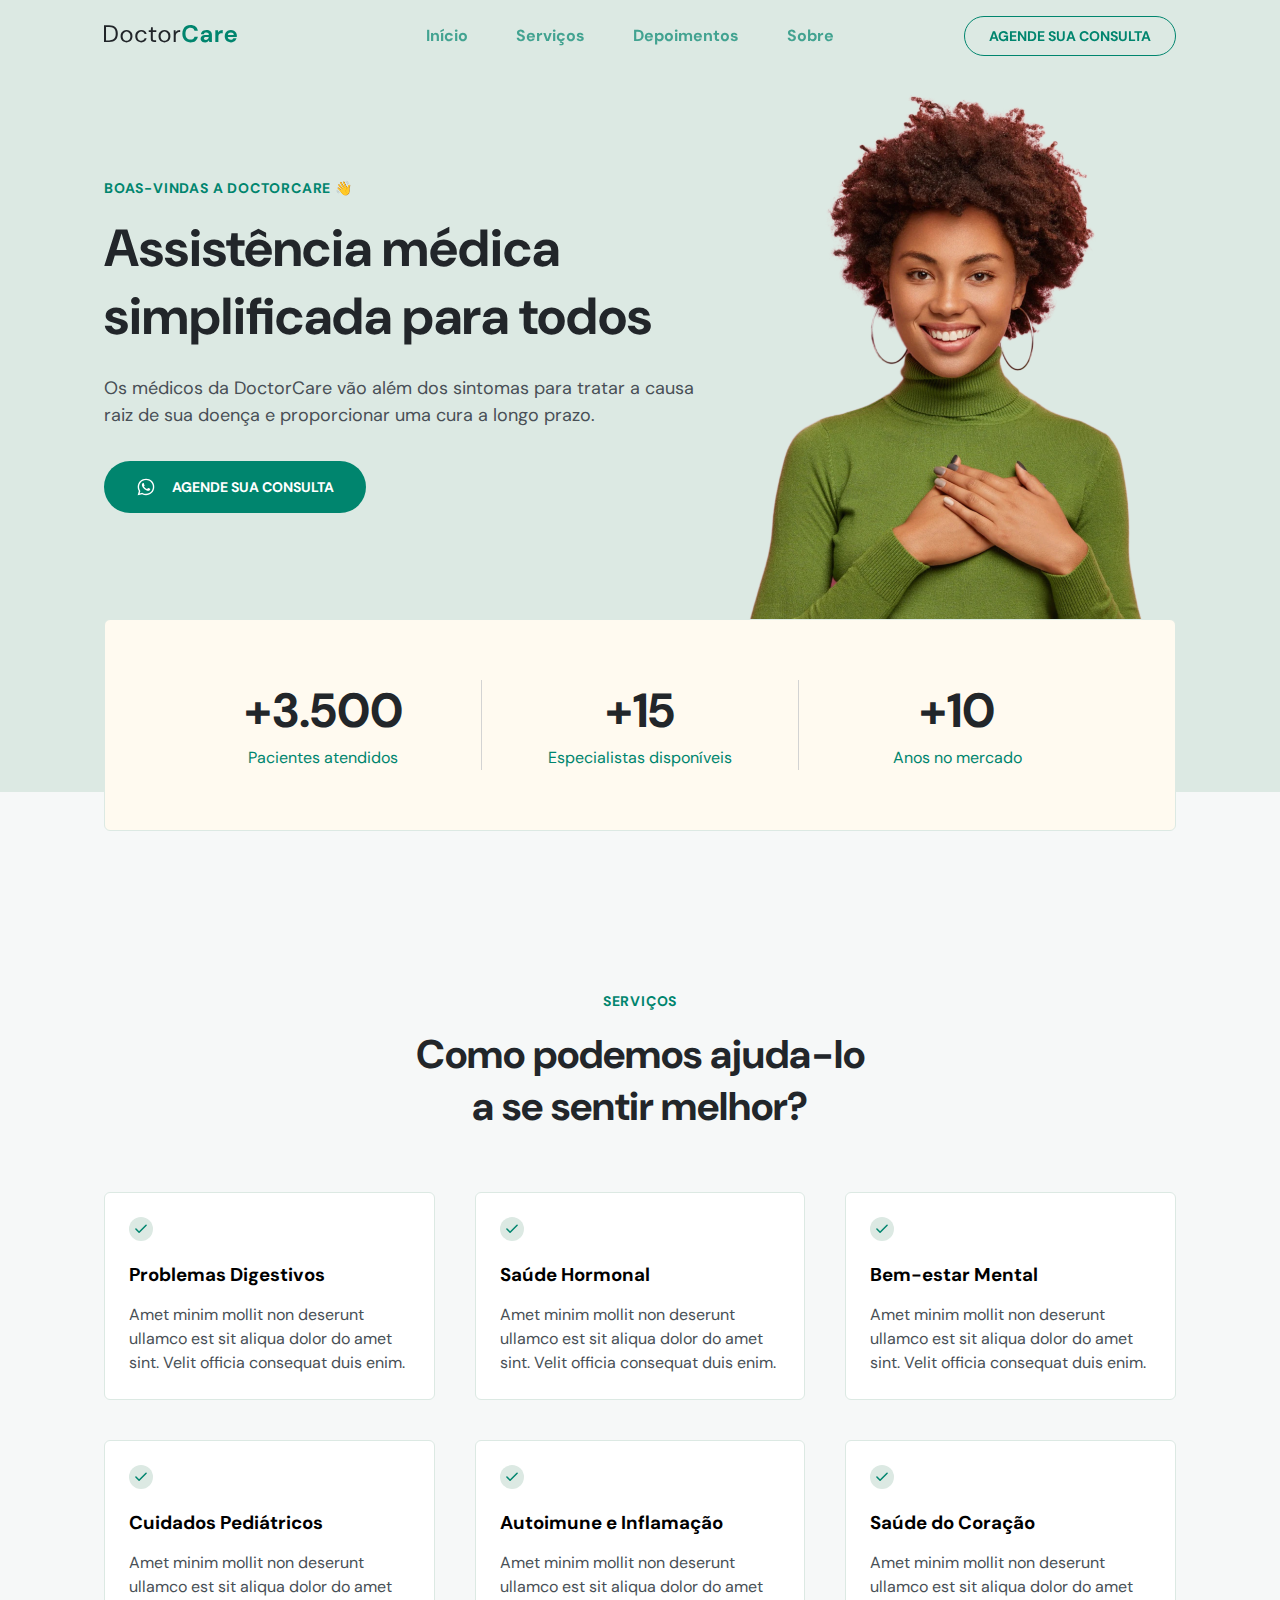
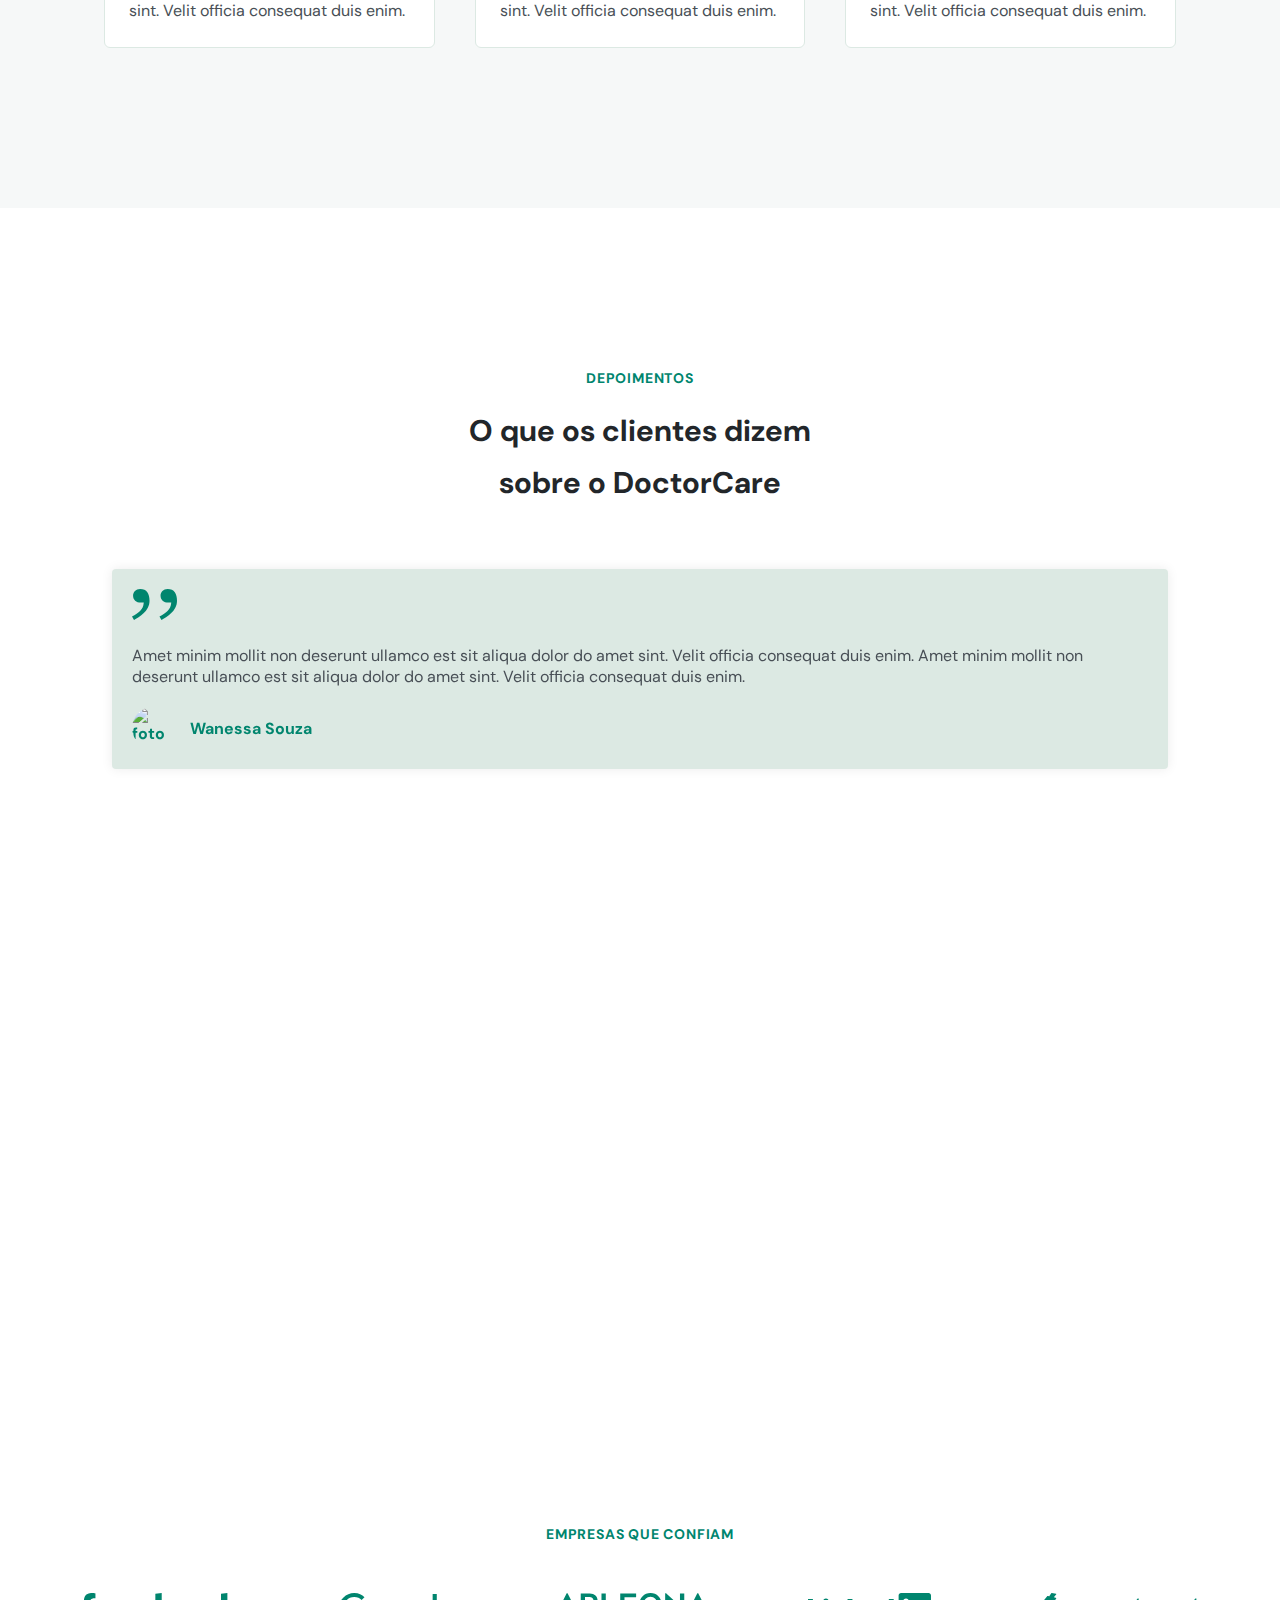
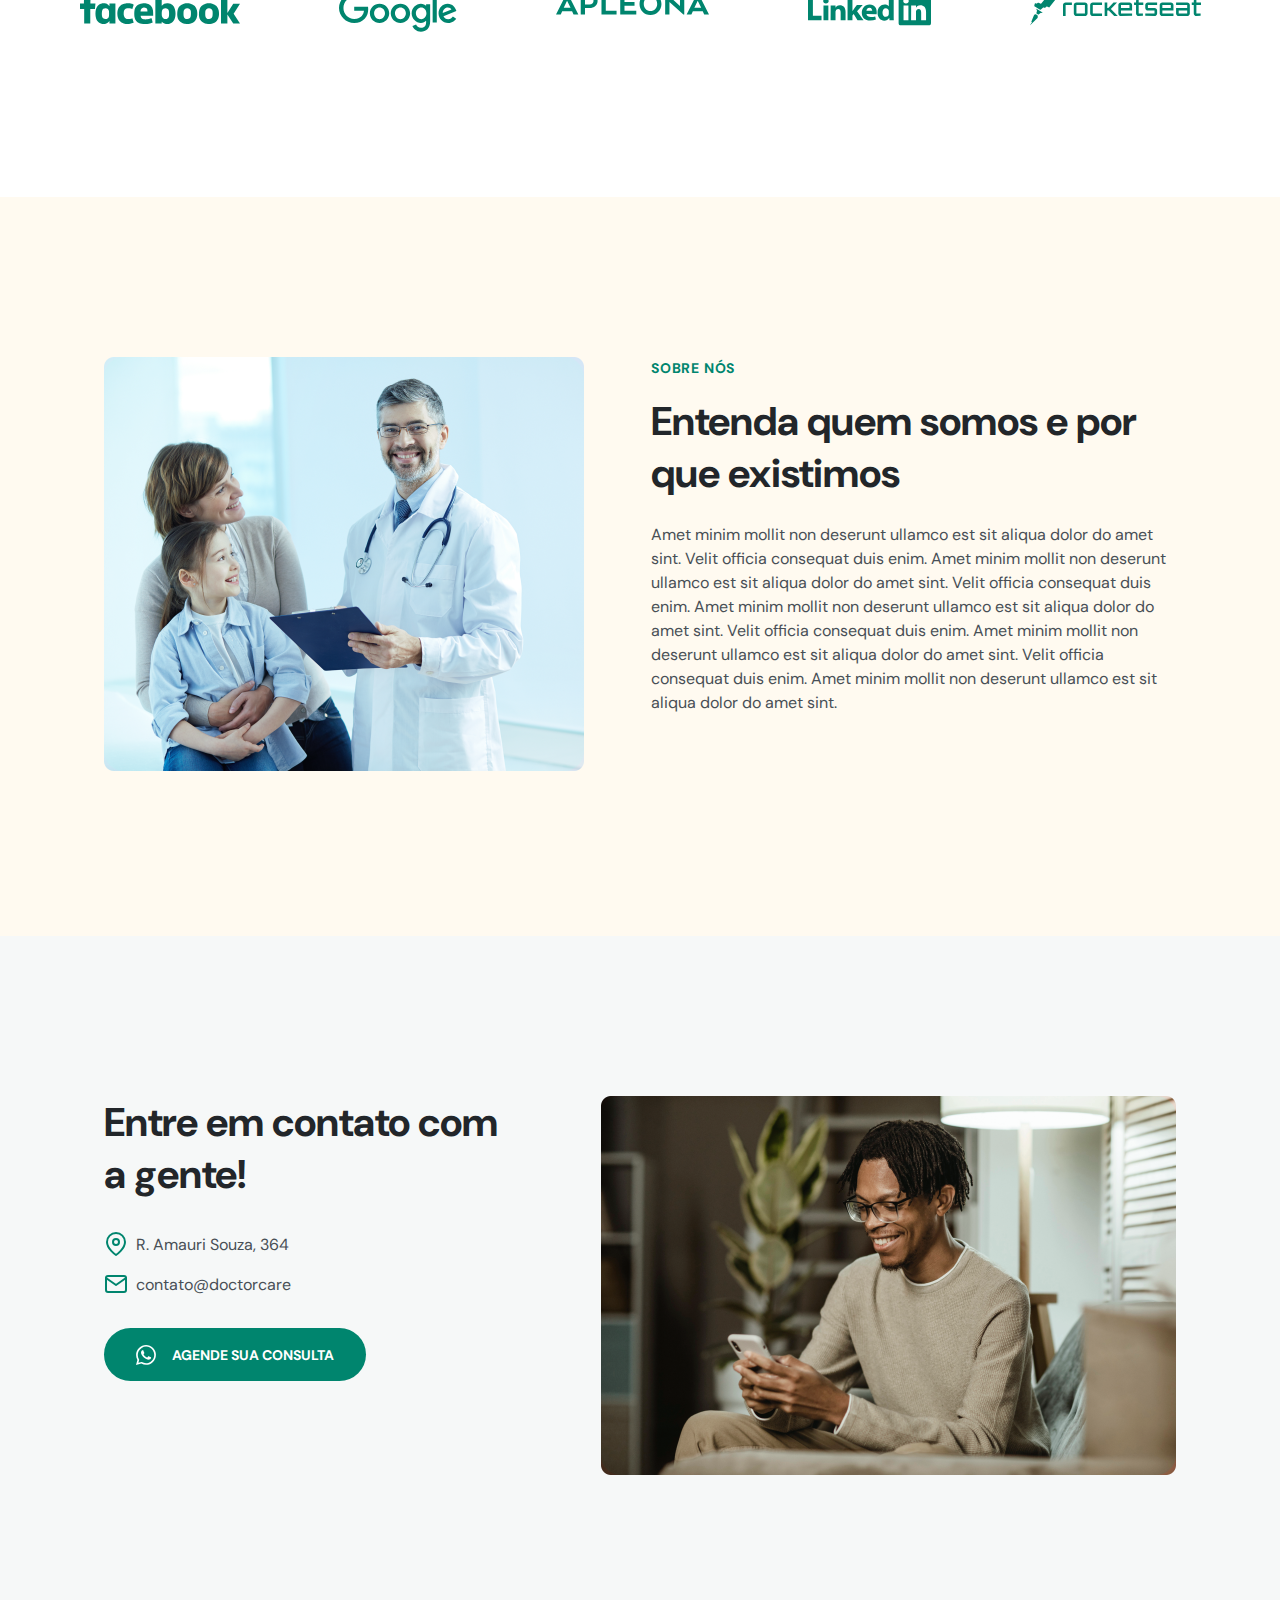
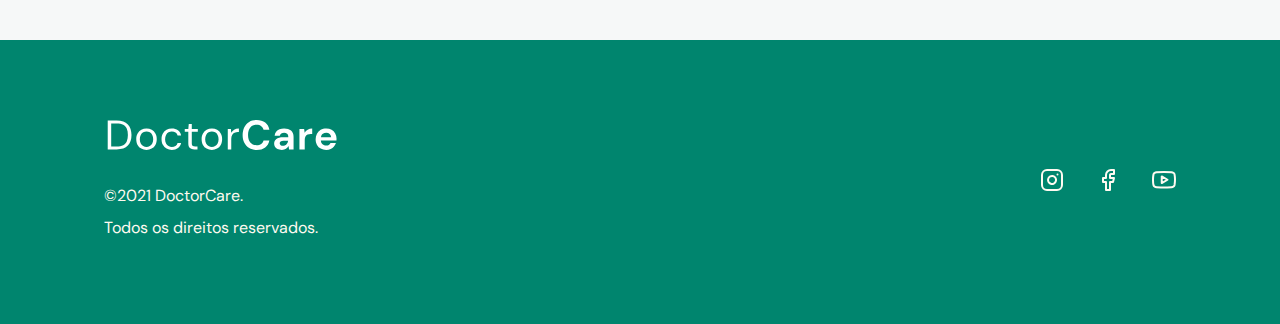
==== commit 454f8154: "modificando alt das imgs" ====
--- a/index.html
+++ b/index.html
@@ -436,22 +436,27 @@
                 <div class="swiper-wrapper">
                   <div class="testimonial swiper-slide">
                     <blockquote>
-                      <img src="assets/centro-cirurgico.jpg" alt="">
+                      <img src="assets/centro-cirurgico.jpg" alt="fotos do centro cirurgico do doctorcare">
                     </blockquote>
                   </div>
                   <div class="testimonial swiper-slide">
                     <blockquote>
-                      <img src="assets/cardiologia.jpg" alt="">
+                      <img src="assets/cardiologia.jpg" alt="fotos da emodinamica do doctorcare">
                     </blockquote>
                   </div>
                   <div class="testimonial swiper-slide">
                     <blockquote>
-                      <img src="assets/ressonancia.jpg" alt="">
+                      <img src="assets/ressonancia.jpg" alt="foto do aparelho de resonancia da doctorcare">
                     </blockquote>
                   </div>
                   <div class="testimonial swiper-slide">
                     <blockquote>
-                      <img src="assets/recepcao.jpg" alt="">
+                      <img src="assets/recepcao.jpg" alt="fotos da recpcao da doctorcare">
+                    </blockquote>
+                  </div>
+                  <div class="testimonial swiper-slide">
+                    <blockquote>
+                      <img src="assets/uti.jpg" alt="fotos da uti da doctorcare">
                     </blockquote>
                   </div>
                 </div>
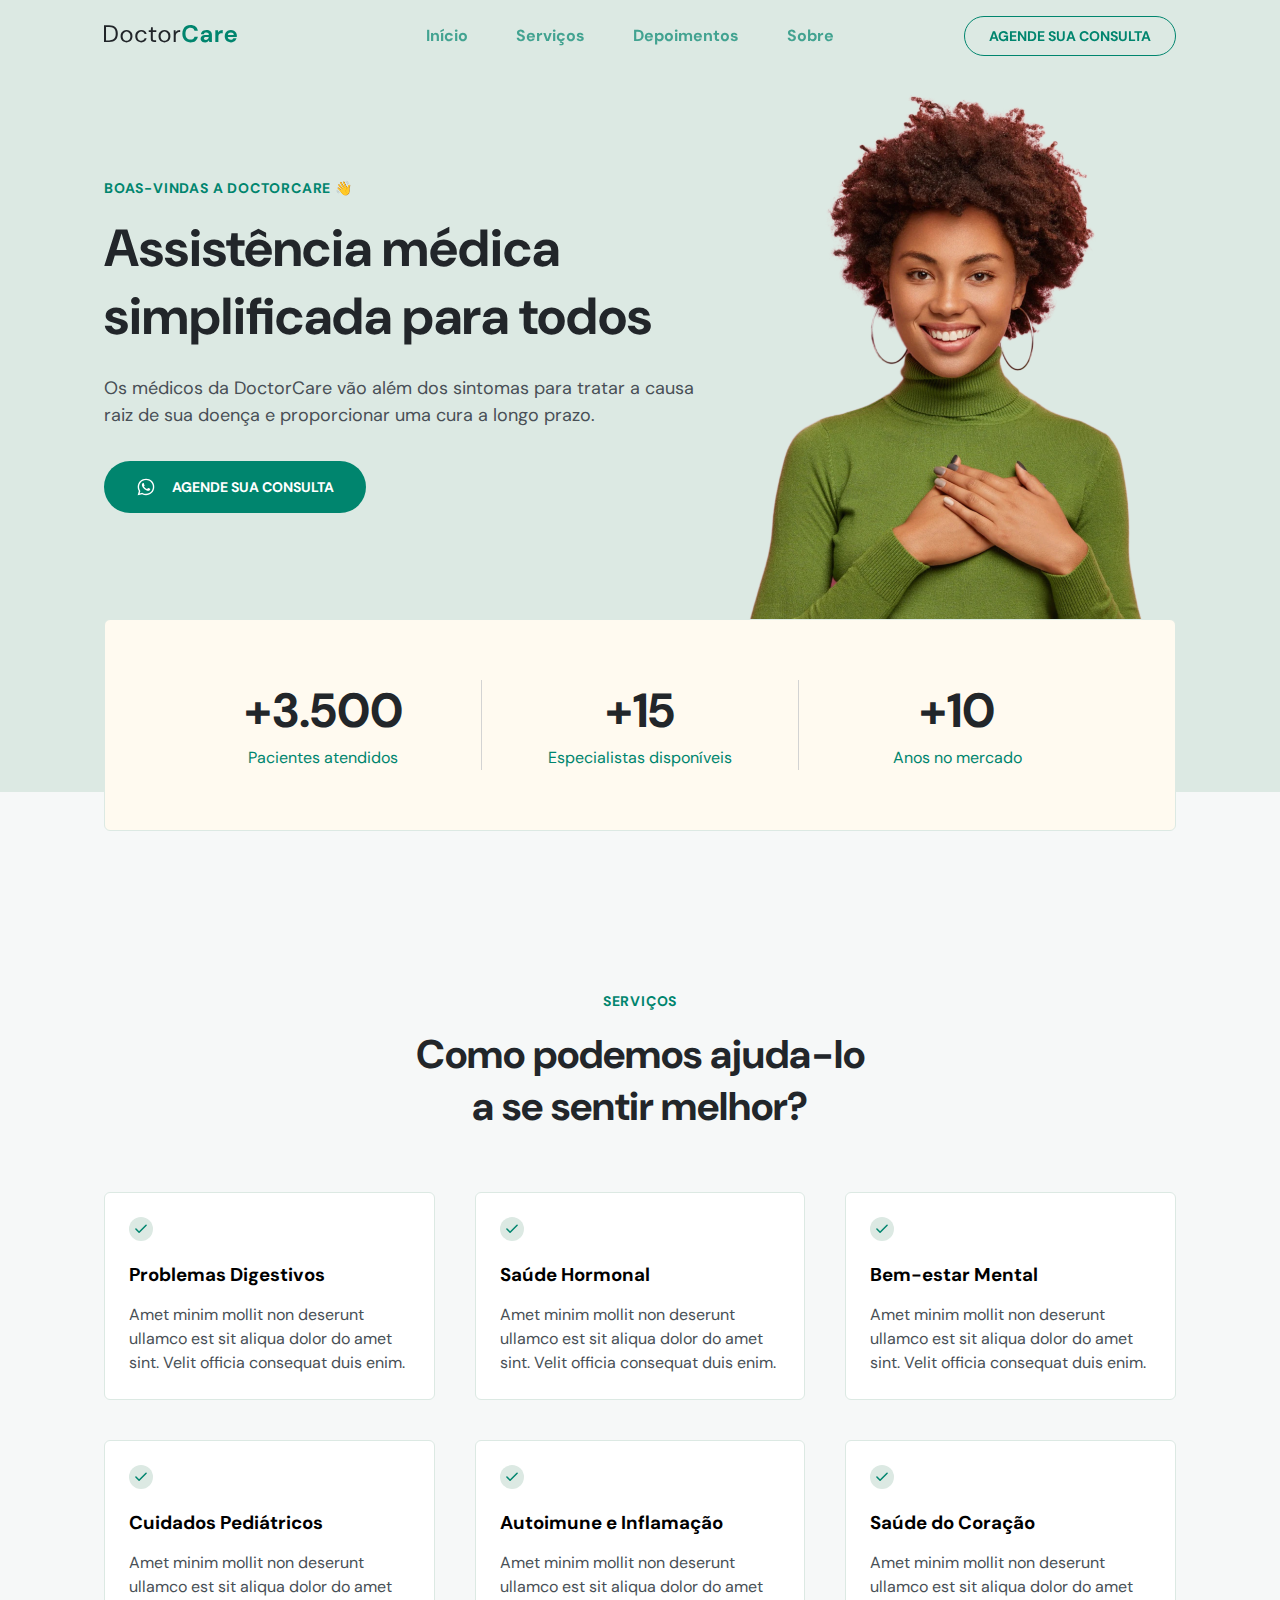
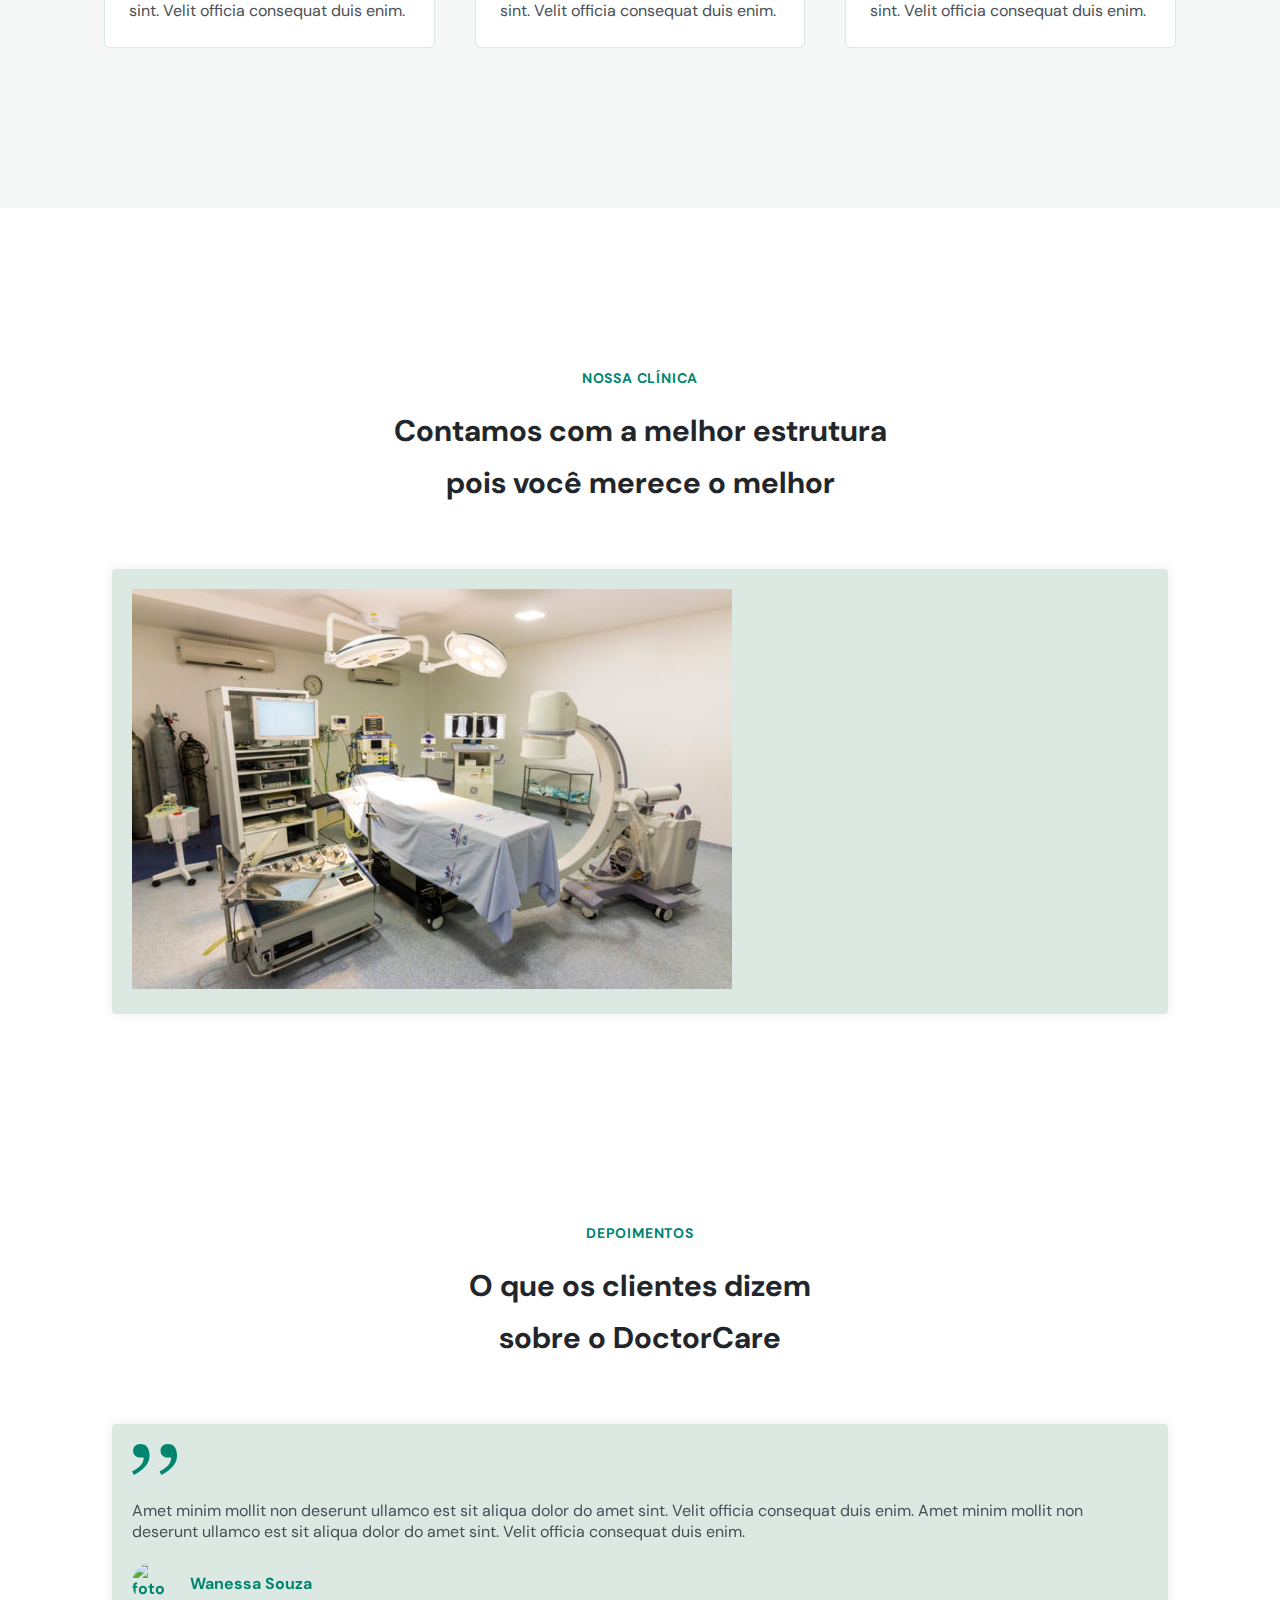
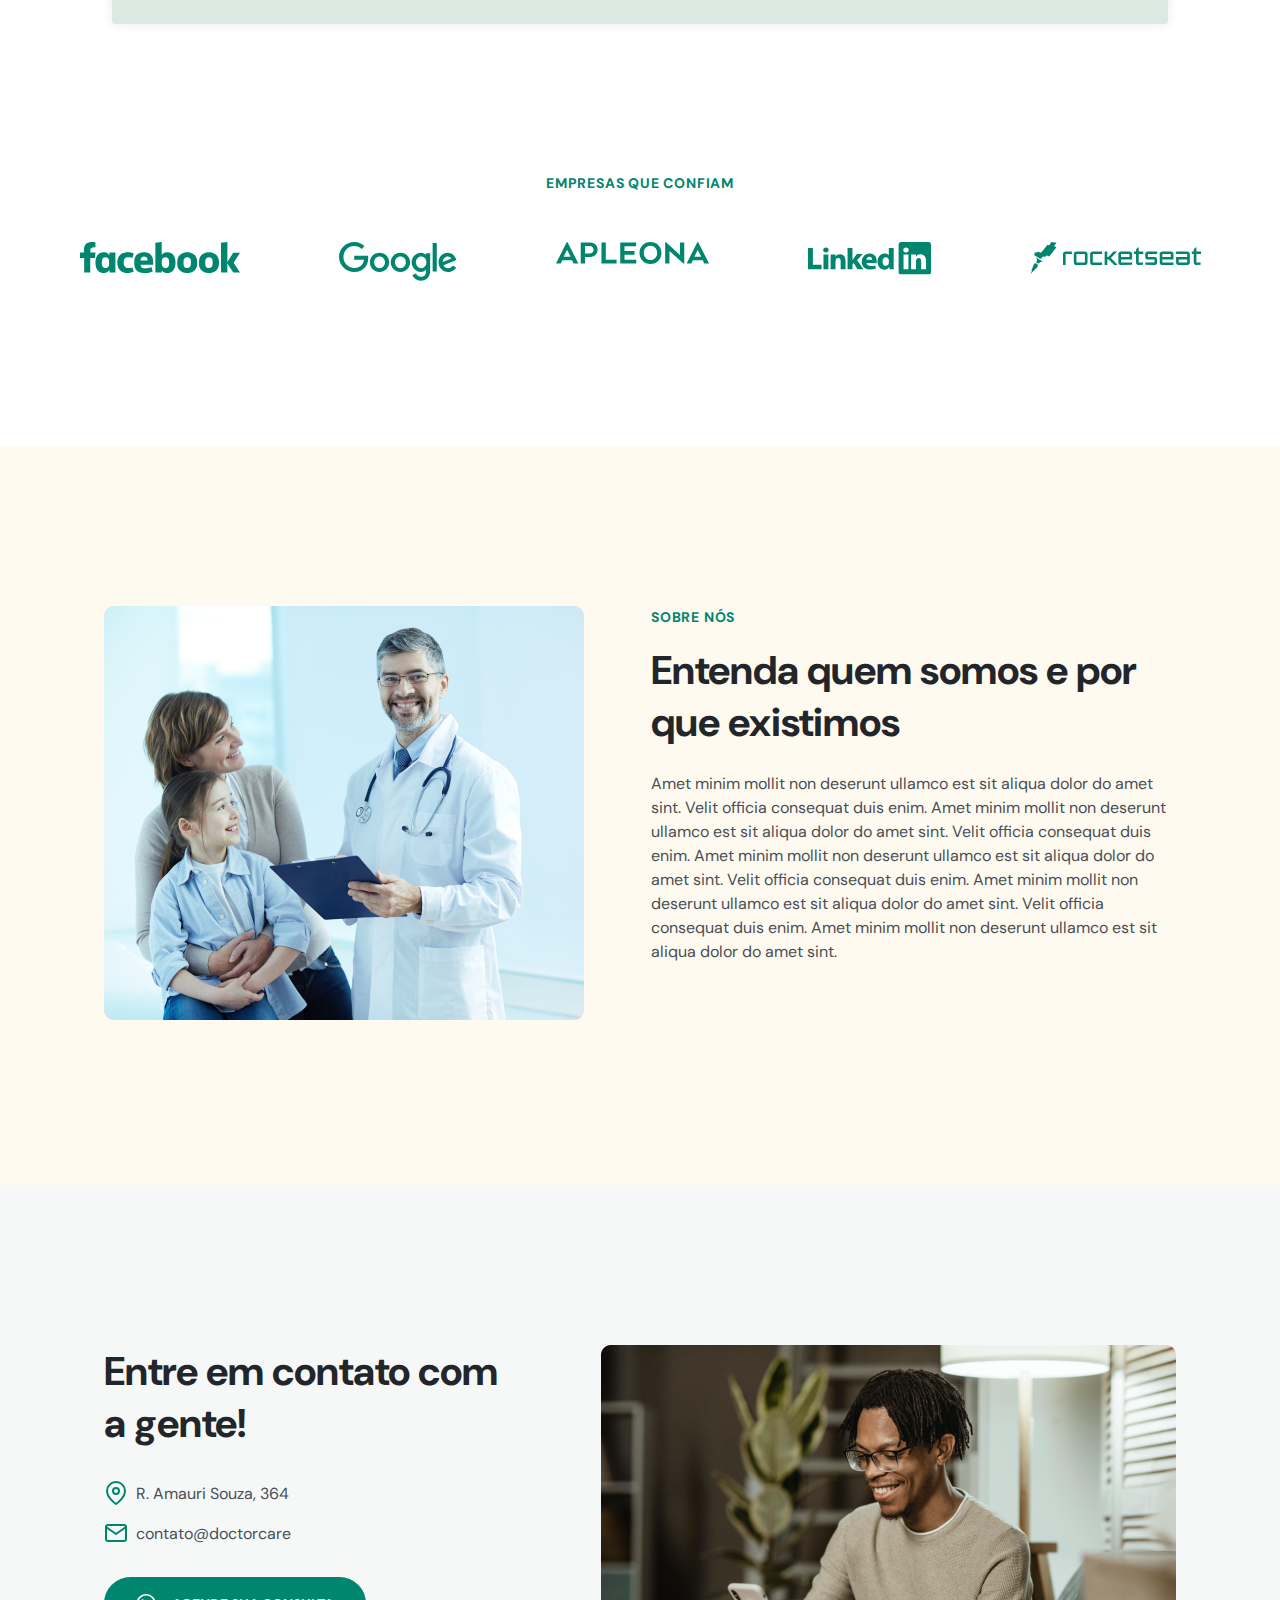
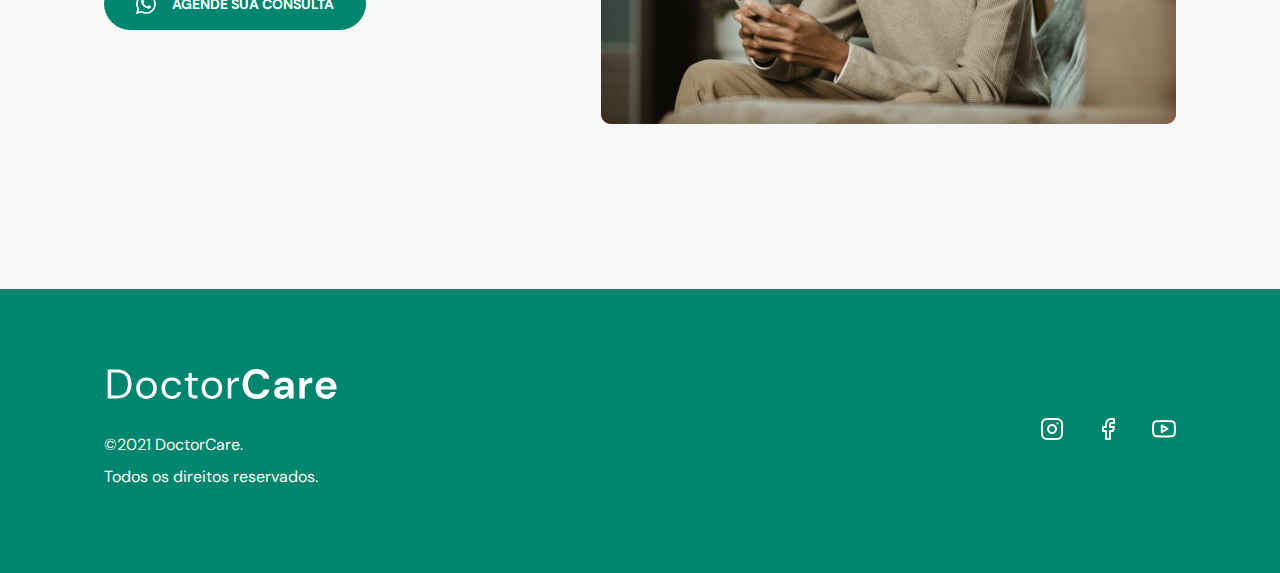
==== commit db79b136: "corrigindo erro da secition" ====
--- a/index.html
+++ b/index.html
@@ -1,835 +1,779 @@
 <!DOCTYPE html>
 <html lang="pt">
-  <head>
-    <meta charset="UTF-8" />
-    <meta http-equiv="X-UA-Compatible" content="IE=edge" />
-    <meta name="viewport" content="width=device-width, initial-scale=1.0" />
-
-    <title>DoctorCare</title>
-    <link rel="stylesheet" href="https://unpkg.com/swiper/swiper-bundle.min.css" />
-    <link rel="stylesheet" href="style.css" />
-    <link rel="preconnect" href="https://fonts.googleapis.com" />
-    <link rel="preconnect" href="https://fonts.gstatic.com"/>
-    <link
-      href="https://fonts.googleapis.com/css2?family=DM+Sans:wght@400;700&display=swap"
-      rel="stylesheet"
-    />
-  </head>
-  <body class="">
-    <nav id="navigation">
-      <div class="wrapper">
-        <a href="#home" class="logo">
-          <svg
-            width="133"
-            height="18"
-            viewBox="0 0 133 18"
-            fill="none"
-            xmlns="http://www.w3.org/2000/svg"
-          >
-            <path
-              d="M0 17.088V0.287999H5.16C8.12 0.287999 10.296 1.04 11.688 2.544C13.096 4.048 13.8 6.112 13.8 8.736C13.8 11.312 13.096 13.352 11.688 14.856C10.296 16.344 8.12 17.088 5.16 17.088H0ZM2.016 15.408H5.112C6.744 15.408 8.04 15.144 9 14.616C9.976 14.072 10.672 13.304 11.088 12.312C11.504 11.304 11.712 10.112 11.712 8.736C11.712 7.328 11.504 6.12 11.088 5.112C10.672 4.104 9.976 3.328 9 2.784C8.04 2.24 6.744 1.968 5.112 1.968H2.016V15.408Z"
-              fill="#212529"
-            />
-            <path
-              d="M22.4949 17.376C21.3749 17.376 20.3669 17.12 19.4709 16.608C18.5749 16.096 17.8629 15.376 17.3349 14.448C16.8229 13.504 16.5669 12.4 16.5669 11.136C16.5669 9.872 16.8309 8.776 17.3589 7.848C17.8869 6.904 18.5989 6.176 19.4949 5.664C20.4069 5.152 21.4229 4.896 22.5429 4.896C23.6629 4.896 24.6709 5.152 25.5669 5.664C26.4629 6.176 27.1669 6.904 27.6789 7.848C28.2069 8.776 28.4709 9.872 28.4709 11.136C28.4709 12.4 28.2069 13.504 27.6789 14.448C27.1509 15.376 26.4309 16.096 25.5189 16.608C24.6229 17.12 23.6149 17.376 22.4949 17.376ZM22.4949 15.648C23.1829 15.648 23.8229 15.48 24.4149 15.144C25.0069 14.808 25.4869 14.304 25.8549 13.632C26.2229 12.96 26.4069 12.128 26.4069 11.136C26.4069 10.144 26.2229 9.312 25.8549 8.64C25.5029 7.968 25.0309 7.464 24.4389 7.128C23.8469 6.792 23.2149 6.624 22.5429 6.624C21.8549 6.624 21.2149 6.792 20.6229 7.128C20.0309 7.464 19.5509 7.968 19.1829 8.64C18.8149 9.312 18.6309 10.144 18.6309 11.136C18.6309 12.128 18.8149 12.96 19.1829 13.632C19.5509 14.304 20.0229 14.808 20.5989 15.144C21.1909 15.48 21.8229 15.648 22.4949 15.648Z"
-              fill="#212529"
-            />
-            <path
-              d="M37.2261 17.376C36.0901 17.376 35.0661 17.12 34.1541 16.608C33.2581 16.08 32.5461 15.352 32.0181 14.424C31.5061 13.48 31.2501 12.384 31.2501 11.136C31.2501 9.888 31.5061 8.8 32.0181 7.872C32.5461 6.928 33.2581 6.2 34.1541 5.688C35.0661 5.16 36.0901 4.896 37.2261 4.896C38.6341 4.896 39.8181 5.264 40.7781 6C41.7541 6.736 42.3701 7.72 42.6261 8.952H40.5621C40.4021 8.216 40.0101 7.648 39.3861 7.248C38.7621 6.832 38.0341 6.624 37.2021 6.624C36.5301 6.624 35.8981 6.792 35.3061 7.128C34.7141 7.464 34.2341 7.968 33.8661 8.64C33.4981 9.312 33.3141 10.144 33.3141 11.136C33.3141 12.128 33.4981 12.96 33.8661 13.632C34.2341 14.304 34.7141 14.816 35.3061 15.168C35.8981 15.504 36.5301 15.672 37.2021 15.672C38.0341 15.672 38.7621 15.472 39.3861 15.072C40.0101 14.656 40.4021 14.072 40.5621 13.32H42.6261C42.3861 14.52 41.7781 15.496 40.8021 16.248C39.8261 17 38.6341 17.376 37.2261 17.376Z"
-              fill="#212529"
-            />
-            <path
-              d="M50.2974 17.088C49.2094 17.088 48.3534 16.824 47.7294 16.296C47.1054 15.768 46.7934 14.816 46.7934 13.44V6.888H44.7294V5.184H46.7934L47.0574 2.328H48.8094V5.184H52.3134V6.888H48.8094V13.44C48.8094 14.192 48.9614 14.704 49.2654 14.976C49.5694 15.232 50.1054 15.36 50.8734 15.36H52.1214V17.088H50.2974Z"
-              fill="#212529"
-            />
-            <path
-              d="M60.4506 17.376C59.3306 17.376 58.3226 17.12 57.4266 16.608C56.5306 16.096 55.8186 15.376 55.2906 14.448C54.7786 13.504 54.5226 12.4 54.5226 11.136C54.5226 9.872 54.7866 8.776 55.3146 7.848C55.8426 6.904 56.5546 6.176 57.4506 5.664C58.3626 5.152 59.3786 4.896 60.4986 4.896C61.6186 4.896 62.6266 5.152 63.5226 5.664C64.4186 6.176 65.1226 6.904 65.6346 7.848C66.1626 8.776 66.4266 9.872 66.4266 11.136C66.4266 12.4 66.1626 13.504 65.6346 14.448C65.1066 15.376 64.3866 16.096 63.4746 16.608C62.5786 17.12 61.5706 17.376 60.4506 17.376ZM60.4506 15.648C61.1386 15.648 61.7786 15.48 62.3706 15.144C62.9626 14.808 63.4426 14.304 63.8106 13.632C64.1786 12.96 64.3626 12.128 64.3626 11.136C64.3626 10.144 64.1786 9.312 63.8106 8.64C63.4586 7.968 62.9866 7.464 62.3946 7.128C61.8026 6.792 61.1706 6.624 60.4986 6.624C59.8106 6.624 59.1706 6.792 58.5786 7.128C57.9866 7.464 57.5066 7.968 57.1386 8.64C56.7706 9.312 56.5866 10.144 56.5866 11.136C56.5866 12.128 56.7706 12.96 57.1386 13.632C57.5066 14.304 57.9786 14.808 58.5546 15.144C59.1466 15.48 59.7786 15.648 60.4506 15.648Z"
-              fill="#212529"
-            />
-            <path
-              d="M69.7097 17.088V5.184H71.5337L71.7017 7.464C72.0697 6.68 72.6297 6.056 73.3817 5.592C74.1337 5.128 75.0617 4.896 76.1657 4.896V7.008H75.6137C74.9097 7.008 74.2617 7.136 73.6697 7.392C73.0777 7.632 72.6057 8.048 72.2537 8.64C71.9017 9.232 71.7257 10.048 71.7257 11.088V17.088H69.7097Z"
-              fill="#212529"
-            />
-            <path
-              d="M86.4924 17.376C84.7964 17.376 83.3404 17.016 82.1244 16.296C80.9084 15.56 79.9724 14.544 79.3164 13.248C78.6604 11.936 78.3324 10.424 78.3324 8.712C78.3324 7 78.6604 5.488 79.3164 4.176C79.9724 2.864 80.9084 1.84 82.1244 1.104C83.3404 0.368 84.7964 0 86.4924 0C88.5084 0 90.1564 0.504 91.4364 1.512C92.7324 2.504 93.5404 3.904 93.8604 5.712H90.4764C90.2684 4.8 89.8204 4.088 89.1324 3.576C88.4604 3.048 87.5644 2.784 86.4444 2.784C84.8924 2.784 83.6764 3.312 82.7964 4.368C81.9164 5.424 81.4764 6.872 81.4764 8.712C81.4764 10.552 81.9164 12 82.7964 13.056C83.6764 14.096 84.8924 14.616 86.4444 14.616C87.5644 14.616 88.4604 14.376 89.1324 13.896C89.8204 13.4 90.2684 12.72 90.4764 11.856H93.8604C93.5404 13.584 92.7324 14.936 91.4364 15.912C90.1564 16.888 88.5084 17.376 86.4924 17.376Z"
-              fill="#00856F"
-            />
-            <path
-              d="M101.092 17.376C100.068 17.376 99.2278 17.216 98.5718 16.896C97.9158 16.56 97.4277 16.12 97.1077 15.576C96.7878 15.032 96.6278 14.432 96.6278 13.776C96.6278 12.672 97.0598 11.776 97.9238 11.088C98.7878 10.4 100.084 10.056 101.812 10.056H104.836V9.768C104.836 8.952 104.604 8.352 104.14 7.968C103.676 7.584 103.1 7.392 102.412 7.392C101.788 7.392 101.244 7.544 100.78 7.848C100.316 8.136 100.028 8.568 99.9157 9.144H96.9157C96.9958 8.28 97.2837 7.528 97.7797 6.888C98.2917 6.248 98.9477 5.76 99.7477 5.424C100.548 5.072 101.444 4.896 102.436 4.896C104.132 4.896 105.468 5.32 106.444 6.168C107.42 7.016 107.908 8.216 107.908 9.768V17.088H105.292L105.004 15.168C104.652 15.808 104.156 16.336 103.516 16.752C102.892 17.168 102.084 17.376 101.092 17.376ZM101.788 14.976C102.668 14.976 103.348 14.688 103.828 14.112C104.324 13.536 104.636 12.824 104.764 11.976H102.148C101.332 11.976 100.748 12.128 100.396 12.432C100.044 12.72 99.8678 13.08 99.8678 13.512C99.8678 13.976 100.044 14.336 100.396 14.592C100.748 14.848 101.212 14.976 101.788 14.976Z"
-              fill="#00856F"
-            />
-            <path
-              d="M111.319 17.088V5.184H114.055L114.343 7.416C114.775 6.648 115.359 6.04 116.095 5.592C116.847 5.128 117.727 4.896 118.735 4.896V8.136H117.871C117.199 8.136 116.599 8.24 116.071 8.448C115.543 8.656 115.127 9.016 114.823 9.528C114.535 10.04 114.391 10.752 114.391 11.664V17.088H111.319Z"
-              fill="#00856F"
-            />
-            <path
-              d="M126.888 17.376C125.688 17.376 124.624 17.12 123.696 16.608C122.768 16.096 122.04 15.376 121.512 14.448C120.984 13.52 120.72 12.448 120.72 11.232C120.72 10 120.976 8.904 121.488 7.944C122.016 6.984 122.736 6.24 123.648 5.712C124.576 5.168 125.664 4.896 126.912 4.896C128.08 4.896 129.112 5.152 130.008 5.664C130.904 6.176 131.6 6.88 132.096 7.776C132.608 8.656 132.864 9.64 132.864 10.728C132.864 10.904 132.856 11.088 132.84 11.28C132.84 11.472 132.832 11.672 132.816 11.88H123.768C123.832 12.808 124.152 13.536 124.728 14.064C125.32 14.592 126.032 14.856 126.864 14.856C127.488 14.856 128.008 14.72 128.424 14.448C128.856 14.16 129.176 13.792 129.384 13.344H132.504C132.28 14.096 131.904 14.784 131.376 15.408C130.864 16.016 130.224 16.496 129.456 16.848C128.704 17.2 127.848 17.376 126.888 17.376ZM126.912 7.392C126.16 7.392 125.496 7.608 124.92 8.04C124.344 8.456 123.976 9.096 123.816 9.96H129.744C129.696 9.176 129.408 8.552 128.88 8.088C128.352 7.624 127.696 7.392 126.912 7.392Z"
-              fill="#00856F"
-            />
-          </svg>
-        </a>
-
-        <div class="menu">
-          <ul>
-            <li><a onclick="closeMenu()" href="#home">Início</a></li>
-            <li><a onclick="closeMenu()" href="#services">Serviços</a></li>
-            <li><a onclick="closeMenu()" href="#testimonials">Depoimentos</a></li>
-            <li><a onclick="closeMenu()" href="#about">Sobre</a></li>
-          </ul>
-
-          <a href="#contact" onclick="closeMenu()" class="button">Agende sua consulta</a>
-
-          <ul class="social-links">
-            <li>
-              <a href="https://instagram.com">
-                <svg
-                  width="24"
-                  height="24"
-                  viewBox="0 0 24 24"
-                  fill="none"
-                  xmlns="http://www.w3.org/2000/svg"
-                >
-                  <path
-                    d="M17 1.99997H7C4.23858 1.99997 2 4.23855 2 6.99997V17C2 19.7614 4.23858 22 7 22H17C19.7614 22 22 19.7614 22 17V6.99997C22 4.23855 19.7614 1.99997 17 1.99997Z"
-                    stroke="#FFFAF1"
-                    stroke-width="2"
-                    stroke-linecap="round"
-                    stroke-linejoin="round"
-                  />
-                  <path
-                    d="M15.9997 11.3701C16.1231 12.2023 15.981 13.0523 15.5935 13.7991C15.206 14.5459 14.5929 15.1515 13.8413 15.5297C13.0898 15.908 12.2382 16.0397 11.4075 15.906C10.5768 15.7723 9.80947 15.3801 9.21455 14.7852C8.61962 14.1903 8.22744 13.4229 8.09377 12.5923C7.96011 11.7616 8.09177 10.91 8.47003 10.1584C8.84829 9.40691 9.45389 8.7938 10.2007 8.4063C10.9475 8.0188 11.7975 7.87665 12.6297 8.00006C13.4786 8.12594 14.2646 8.52152 14.8714 9.12836C15.4782 9.73521 15.8738 10.5211 15.9997 11.3701Z"
-                    stroke="#FFFAF1"
-                    stroke-width="2"
-                    stroke-linecap="round"
-                    stroke-linejoin="round"
-                  />
-                  <path
-                    d="M17.5 6.49997H17.51"
-                    stroke="#FFFAF1"
-                    stroke-width="2"
-                    stroke-linecap="round"
-                    stroke-linejoin="round"
-                  />
-                </svg>
-              </a>
-            </li>
-
-            <li>
-              <a href="https://facebook.com">
-                <svg
-                  width="24"
-                  height="24"
-                  viewBox="0 0 24 24"
-                  fill="none"
-                  xmlns="http://www.w3.org/2000/svg"
-                >
-                  <path
-                    d="M18 1.99997H15C13.6739 1.99997 12.4021 2.52675 11.4645 3.46444C10.5268 4.40212 10 5.67389 10 6.99997V9.99997H7V14H10V22H14V14H17L18 9.99997H14V6.99997C14 6.73475 14.1054 6.4804 14.2929 6.29286C14.4804 6.10533 14.7348 5.99997 15 5.99997H18V1.99997Z"
-                    stroke="#FFFAF1"
-                    stroke-width="2"
-                    stroke-linecap="round"
-                    stroke-linejoin="round"
-                  />
-                </svg>
-              </a>
-            </li>
-
-            <li>
-              <a href="https://youtube.com">
-                <svg
-                  width="24"
-                  height="24"
-                  viewBox="0 0 24 24"
-                  fill="none"
-                  xmlns="http://www.w3.org/2000/svg"
-                >
-                  <path
-                    d="M22.5396 6.42C22.4208 5.94541 22.1789 5.51057 21.8382 5.15941C21.4976 4.80824 21.0703 4.55318 20.5996 4.42C18.8796 4 11.9996 4 11.9996 4C11.9996 4 5.1196 4 3.3996 4.46C2.92884 4.59318 2.50157 4.84824 2.16094 5.19941C1.82031 5.55057 1.57838 5.98541 1.4596 6.46C1.14481 8.20556 0.990831 9.97631 0.999595 11.75C0.988374 13.537 1.14236 15.3213 1.4596 17.08C1.59055 17.5398 1.8379 17.9581 2.17774 18.2945C2.51758 18.6308 2.93842 18.8738 3.3996 19C5.1196 19.46 11.9996 19.46 11.9996 19.46C11.9996 19.46 18.8796 19.46 20.5996 19C21.0703 18.8668 21.4976 18.6118 21.8382 18.2606C22.1789 17.9094 22.4208 17.4746 22.5396 17C22.852 15.2676 23.0059 13.5103 22.9996 11.75C23.0108 9.96295 22.8568 8.1787 22.5396 6.42Z"
-                    stroke="#FFFAF1"
-                    stroke-width="2"
-                    stroke-linecap="round"
-                    stroke-linejoin="round"
-                  />
-                  <path
-                    d="M9.75 15.02L15.5 11.75L9.75 8.48001V15.02Z"
-                    stroke="#FFFAF1"
-                    stroke-width="2"
-                    stroke-linecap="round"
-                    stroke-linejoin="round"
-                  />
-                </svg>
-              </a>
-            </li>
-          </ul>
-        </div>
-        <!--menu-->
-
-        <button
-          aria-expanded="false"
-          aria-label="abrir menu"
-          onclick="openMenu()"
-          class="open-menu"
-        >
-          <svg
-            width="40"
-            height="40"
-            viewBox="0 0 40 40"
-            fill="none"
-            xmlns="http://www.w3.org/2000/svg"
-          >
-            <path
-              d="M10 20H30"
-              stroke="#00856F"
-              stroke-width="2"
-              stroke-linecap="round"
-              stroke-linejoin="round"
-            />
-            <path
-              d="M10 12H30"
-              stroke="#00856F"
-              stroke-width="2"
-              stroke-linecap="round"
-              stroke-linejoin="round"
-            />
-            <path
-              d="M18 28L30 28"
-              stroke="#00856F"
-              stroke-width="2"
-              stroke-linecap="round"
-              stroke-linejoin="round"
-            />
-          </svg>
-        </button>
-        <button
-          aria-expanded="true"
-          aria-label="fechar menu"
-          onclick="closeMenu()"
-          class="close-menu"
-        >
-          <svg
-            width="40"
-            height="40"
-            viewBox="0 0 40 40"
-            fill="none"
-            xmlns="http://www.w3.org/2000/svg"
-          >
-            <path
-              d="M30 10L10 30M10 10L30 30"
-              stroke="#FFFAF1"
-              stroke-width="2"
-              stroke-linecap="round"
-              stroke-linejoin="round"
-            />
-          </svg>
-        </button>
-      </div>
-    </nav>
-    <section id="home">
-      <div class="wrapper">
-
-        <div class="col-a">
-          <header>
-            <h4>BOAS-VINDAS A DOCTORCARE 👋</h4>
-            <h1>Assistência médica simplificada para todos</h1>
-          </header>
-  
-          <div class="content">
-            
+
+<head>
+  <meta charset="UTF-8" />
+  <meta http-equiv="X-UA-Compatible" content="IE=edge" />
+  <meta name="viewport" content="width=device-width, initial-scale=1.0" />
+
+  <title>DoctorCare</title>
+  <link rel="stylesheet" href="https://unpkg.com/swiper/swiper-bundle.min.css" />
+  <link rel="stylesheet" href="style.css" />
+  <link rel="preconnect" href="https://fonts.googleapis.com" />
+  <link rel="preconnect" href="https://fonts.gstatic.com" />
+  <link href="https://fonts.googleapis.com/css2?family=DM+Sans:wght@400;700&display=swap" rel="stylesheet" />
+</head>
+
+<body class="">
+  <nav id="navigation">
+    <div class="wrapper">
+      <a href="#home" class="logo">
+        <svg width="133" height="18" viewBox="0 0 133 18" fill="none" xmlns="http://www.w3.org/2000/svg">
+          <path
+            d="M0 17.088V0.287999H5.16C8.12 0.287999 10.296 1.04 11.688 2.544C13.096 4.048 13.8 6.112 13.8 8.736C13.8 11.312 13.096 13.352 11.688 14.856C10.296 16.344 8.12 17.088 5.16 17.088H0ZM2.016 15.408H5.112C6.744 15.408 8.04 15.144 9 14.616C9.976 14.072 10.672 13.304 11.088 12.312C11.504 11.304 11.712 10.112 11.712 8.736C11.712 7.328 11.504 6.12 11.088 5.112C10.672 4.104 9.976 3.328 9 2.784C8.04 2.24 6.744 1.968 5.112 1.968H2.016V15.408Z"
+            fill="#212529" />
+          <path
+            d="M22.4949 17.376C21.3749 17.376 20.3669 17.12 19.4709 16.608C18.5749 16.096 17.8629 15.376 17.3349 14.448C16.8229 13.504 16.5669 12.4 16.5669 11.136C16.5669 9.872 16.8309 8.776 17.3589 7.848C17.8869 6.904 18.5989 6.176 19.4949 5.664C20.4069 5.152 21.4229 4.896 22.5429 4.896C23.6629 4.896 24.6709 5.152 25.5669 5.664C26.4629 6.176 27.1669 6.904 27.6789 7.848C28.2069 8.776 28.4709 9.872 28.4709 11.136C28.4709 12.4 28.2069 13.504 27.6789 14.448C27.1509 15.376 26.4309 16.096 25.5189 16.608C24.6229 17.12 23.6149 17.376 22.4949 17.376ZM22.4949 15.648C23.1829 15.648 23.8229 15.48 24.4149 15.144C25.0069 14.808 25.4869 14.304 25.8549 13.632C26.2229 12.96 26.4069 12.128 26.4069 11.136C26.4069 10.144 26.2229 9.312 25.8549 8.64C25.5029 7.968 25.0309 7.464 24.4389 7.128C23.8469 6.792 23.2149 6.624 22.5429 6.624C21.8549 6.624 21.2149 6.792 20.6229 7.128C20.0309 7.464 19.5509 7.968 19.1829 8.64C18.8149 9.312 18.6309 10.144 18.6309 11.136C18.6309 12.128 18.8149 12.96 19.1829 13.632C19.5509 14.304 20.0229 14.808 20.5989 15.144C21.1909 15.48 21.8229 15.648 22.4949 15.648Z"
+            fill="#212529" />
+          <path
+            d="M37.2261 17.376C36.0901 17.376 35.0661 17.12 34.1541 16.608C33.2581 16.08 32.5461 15.352 32.0181 14.424C31.5061 13.48 31.2501 12.384 31.2501 11.136C31.2501 9.888 31.5061 8.8 32.0181 7.872C32.5461 6.928 33.2581 6.2 34.1541 5.688C35.0661 5.16 36.0901 4.896 37.2261 4.896C38.6341 4.896 39.8181 5.264 40.7781 6C41.7541 6.736 42.3701 7.72 42.6261 8.952H40.5621C40.4021 8.216 40.0101 7.648 39.3861 7.248C38.7621 6.832 38.0341 6.624 37.2021 6.624C36.5301 6.624 35.8981 6.792 35.3061 7.128C34.7141 7.464 34.2341 7.968 33.8661 8.64C33.4981 9.312 33.3141 10.144 33.3141 11.136C33.3141 12.128 33.4981 12.96 33.8661 13.632C34.2341 14.304 34.7141 14.816 35.3061 15.168C35.8981 15.504 36.5301 15.672 37.2021 15.672C38.0341 15.672 38.7621 15.472 39.3861 15.072C40.0101 14.656 40.4021 14.072 40.5621 13.32H42.6261C42.3861 14.52 41.7781 15.496 40.8021 16.248C39.8261 17 38.6341 17.376 37.2261 17.376Z"
+            fill="#212529" />
+          <path
+            d="M50.2974 17.088C49.2094 17.088 48.3534 16.824 47.7294 16.296C47.1054 15.768 46.7934 14.816 46.7934 13.44V6.888H44.7294V5.184H46.7934L47.0574 2.328H48.8094V5.184H52.3134V6.888H48.8094V13.44C48.8094 14.192 48.9614 14.704 49.2654 14.976C49.5694 15.232 50.1054 15.36 50.8734 15.36H52.1214V17.088H50.2974Z"
+            fill="#212529" />
+          <path
+            d="M60.4506 17.376C59.3306 17.376 58.3226 17.12 57.4266 16.608C56.5306 16.096 55.8186 15.376 55.2906 14.448C54.7786 13.504 54.5226 12.4 54.5226 11.136C54.5226 9.872 54.7866 8.776 55.3146 7.848C55.8426 6.904 56.5546 6.176 57.4506 5.664C58.3626 5.152 59.3786 4.896 60.4986 4.896C61.6186 4.896 62.6266 5.152 63.5226 5.664C64.4186 6.176 65.1226 6.904 65.6346 7.848C66.1626 8.776 66.4266 9.872 66.4266 11.136C66.4266 12.4 66.1626 13.504 65.6346 14.448C65.1066 15.376 64.3866 16.096 63.4746 16.608C62.5786 17.12 61.5706 17.376 60.4506 17.376ZM60.4506 15.648C61.1386 15.648 61.7786 15.48 62.3706 15.144C62.9626 14.808 63.4426 14.304 63.8106 13.632C64.1786 12.96 64.3626 12.128 64.3626 11.136C64.3626 10.144 64.1786 9.312 63.8106 8.64C63.4586 7.968 62.9866 7.464 62.3946 7.128C61.8026 6.792 61.1706 6.624 60.4986 6.624C59.8106 6.624 59.1706 6.792 58.5786 7.128C57.9866 7.464 57.5066 7.968 57.1386 8.64C56.7706 9.312 56.5866 10.144 56.5866 11.136C56.5866 12.128 56.7706 12.96 57.1386 13.632C57.5066 14.304 57.9786 14.808 58.5546 15.144C59.1466 15.48 59.7786 15.648 60.4506 15.648Z"
+            fill="#212529" />
+          <path
+            d="M69.7097 17.088V5.184H71.5337L71.7017 7.464C72.0697 6.68 72.6297 6.056 73.3817 5.592C74.1337 5.128 75.0617 4.896 76.1657 4.896V7.008H75.6137C74.9097 7.008 74.2617 7.136 73.6697 7.392C73.0777 7.632 72.6057 8.048 72.2537 8.64C71.9017 9.232 71.7257 10.048 71.7257 11.088V17.088H69.7097Z"
+            fill="#212529" />
+          <path
+            d="M86.4924 17.376C84.7964 17.376 83.3404 17.016 82.1244 16.296C80.9084 15.56 79.9724 14.544 79.3164 13.248C78.6604 11.936 78.3324 10.424 78.3324 8.712C78.3324 7 78.6604 5.488 79.3164 4.176C79.9724 2.864 80.9084 1.84 82.1244 1.104C83.3404 0.368 84.7964 0 86.4924 0C88.5084 0 90.1564 0.504 91.4364 1.512C92.7324 2.504 93.5404 3.904 93.8604 5.712H90.4764C90.2684 4.8 89.8204 4.088 89.1324 3.576C88.4604 3.048 87.5644 2.784 86.4444 2.784C84.8924 2.784 83.6764 3.312 82.7964 4.368C81.9164 5.424 81.4764 6.872 81.4764 8.712C81.4764 10.552 81.9164 12 82.7964 13.056C83.6764 14.096 84.8924 14.616 86.4444 14.616C87.5644 14.616 88.4604 14.376 89.1324 13.896C89.8204 13.4 90.2684 12.72 90.4764 11.856H93.8604C93.5404 13.584 92.7324 14.936 91.4364 15.912C90.1564 16.888 88.5084 17.376 86.4924 17.376Z"
+            fill="#00856F" />
+          <path
+            d="M101.092 17.376C100.068 17.376 99.2278 17.216 98.5718 16.896C97.9158 16.56 97.4277 16.12 97.1077 15.576C96.7878 15.032 96.6278 14.432 96.6278 13.776C96.6278 12.672 97.0598 11.776 97.9238 11.088C98.7878 10.4 100.084 10.056 101.812 10.056H104.836V9.768C104.836 8.952 104.604 8.352 104.14 7.968C103.676 7.584 103.1 7.392 102.412 7.392C101.788 7.392 101.244 7.544 100.78 7.848C100.316 8.136 100.028 8.568 99.9157 9.144H96.9157C96.9958 8.28 97.2837 7.528 97.7797 6.888C98.2917 6.248 98.9477 5.76 99.7477 5.424C100.548 5.072 101.444 4.896 102.436 4.896C104.132 4.896 105.468 5.32 106.444 6.168C107.42 7.016 107.908 8.216 107.908 9.768V17.088H105.292L105.004 15.168C104.652 15.808 104.156 16.336 103.516 16.752C102.892 17.168 102.084 17.376 101.092 17.376ZM101.788 14.976C102.668 14.976 103.348 14.688 103.828 14.112C104.324 13.536 104.636 12.824 104.764 11.976H102.148C101.332 11.976 100.748 12.128 100.396 12.432C100.044 12.72 99.8678 13.08 99.8678 13.512C99.8678 13.976 100.044 14.336 100.396 14.592C100.748 14.848 101.212 14.976 101.788 14.976Z"
+            fill="#00856F" />
+          <path
+            d="M111.319 17.088V5.184H114.055L114.343 7.416C114.775 6.648 115.359 6.04 116.095 5.592C116.847 5.128 117.727 4.896 118.735 4.896V8.136H117.871C117.199 8.136 116.599 8.24 116.071 8.448C115.543 8.656 115.127 9.016 114.823 9.528C114.535 10.04 114.391 10.752 114.391 11.664V17.088H111.319Z"
+            fill="#00856F" />
+          <path
+            d="M126.888 17.376C125.688 17.376 124.624 17.12 123.696 16.608C122.768 16.096 122.04 15.376 121.512 14.448C120.984 13.52 120.72 12.448 120.72 11.232C120.72 10 120.976 8.904 121.488 7.944C122.016 6.984 122.736 6.24 123.648 5.712C124.576 5.168 125.664 4.896 126.912 4.896C128.08 4.896 129.112 5.152 130.008 5.664C130.904 6.176 131.6 6.88 132.096 7.776C132.608 8.656 132.864 9.64 132.864 10.728C132.864 10.904 132.856 11.088 132.84 11.28C132.84 11.472 132.832 11.672 132.816 11.88H123.768C123.832 12.808 124.152 13.536 124.728 14.064C125.32 14.592 126.032 14.856 126.864 14.856C127.488 14.856 128.008 14.72 128.424 14.448C128.856 14.16 129.176 13.792 129.384 13.344H132.504C132.28 14.096 131.904 14.784 131.376 15.408C130.864 16.016 130.224 16.496 129.456 16.848C128.704 17.2 127.848 17.376 126.888 17.376ZM126.912 7.392C126.16 7.392 125.496 7.608 124.92 8.04C124.344 8.456 123.976 9.096 123.816 9.96H129.744C129.696 9.176 129.408 8.552 128.88 8.088C128.352 7.624 127.696 7.392 126.912 7.392Z"
+            fill="#00856F" />
+        </svg>
+      </a>
+
+      <div class="menu">
+        <ul>
+          <li><a onclick="closeMenu()" href="#home">Início</a></li>
+          <li><a onclick="closeMenu()" href="#services">Serviços</a></li>
+          <li><a onclick="closeMenu()" href="#testimonials">Depoimentos</a></li>
+          <li><a onclick="closeMenu()" href="#about">Sobre</a></li>
+        </ul>
+
+        <a href="#contact" onclick="closeMenu()" class="button">Agende sua consulta</a>
+
+        <ul class="social-links">
+          <li>
+            <a href="https://instagram.com">
+              <svg width="24" height="24" viewBox="0 0 24 24" fill="none" xmlns="http://www.w3.org/2000/svg">
+                <path
+                  d="M17 1.99997H7C4.23858 1.99997 2 4.23855 2 6.99997V17C2 19.7614 4.23858 22 7 22H17C19.7614 22 22 19.7614 22 17V6.99997C22 4.23855 19.7614 1.99997 17 1.99997Z"
+                  stroke="#FFFAF1" stroke-width="2" stroke-linecap="round" stroke-linejoin="round" />
+                <path
+                  d="M15.9997 11.3701C16.1231 12.2023 15.981 13.0523 15.5935 13.7991C15.206 14.5459 14.5929 15.1515 13.8413 15.5297C13.0898 15.908 12.2382 16.0397 11.4075 15.906C10.5768 15.7723 9.80947 15.3801 9.21455 14.7852C8.61962 14.1903 8.22744 13.4229 8.09377 12.5923C7.96011 11.7616 8.09177 10.91 8.47003 10.1584C8.84829 9.40691 9.45389 8.7938 10.2007 8.4063C10.9475 8.0188 11.7975 7.87665 12.6297 8.00006C13.4786 8.12594 14.2646 8.52152 14.8714 9.12836C15.4782 9.73521 15.8738 10.5211 15.9997 11.3701Z"
+                  stroke="#FFFAF1" stroke-width="2" stroke-linecap="round" stroke-linejoin="round" />
+                <path d="M17.5 6.49997H17.51" stroke="#FFFAF1" stroke-width="2" stroke-linecap="round"
+                  stroke-linejoin="round" />
+              </svg>
+            </a>
+          </li>
+
+          <li>
+            <a href="https://facebook.com">
+              <svg width="24" height="24" viewBox="0 0 24 24" fill="none" xmlns="http://www.w3.org/2000/svg">
+                <path
+                  d="M18 1.99997H15C13.6739 1.99997 12.4021 2.52675 11.4645 3.46444C10.5268 4.40212 10 5.67389 10 6.99997V9.99997H7V14H10V22H14V14H17L18 9.99997H14V6.99997C14 6.73475 14.1054 6.4804 14.2929 6.29286C14.4804 6.10533 14.7348 5.99997 15 5.99997H18V1.99997Z"
+                  stroke="#FFFAF1" stroke-width="2" stroke-linecap="round" stroke-linejoin="round" />
+              </svg>
+            </a>
+          </li>
+
+          <li>
+            <a href="https://youtube.com">
+              <svg width="24" height="24" viewBox="0 0 24 24" fill="none" xmlns="http://www.w3.org/2000/svg">
+                <path
+                  d="M22.5396 6.42C22.4208 5.94541 22.1789 5.51057 21.8382 5.15941C21.4976 4.80824 21.0703 4.55318 20.5996 4.42C18.8796 4 11.9996 4 11.9996 4C11.9996 4 5.1196 4 3.3996 4.46C2.92884 4.59318 2.50157 4.84824 2.16094 5.19941C1.82031 5.55057 1.57838 5.98541 1.4596 6.46C1.14481 8.20556 0.990831 9.97631 0.999595 11.75C0.988374 13.537 1.14236 15.3213 1.4596 17.08C1.59055 17.5398 1.8379 17.9581 2.17774 18.2945C2.51758 18.6308 2.93842 18.8738 3.3996 19C5.1196 19.46 11.9996 19.46 11.9996 19.46C11.9996 19.46 18.8796 19.46 20.5996 19C21.0703 18.8668 21.4976 18.6118 21.8382 18.2606C22.1789 17.9094 22.4208 17.4746 22.5396 17C22.852 15.2676 23.0059 13.5103 22.9996 11.75C23.0108 9.96295 22.8568 8.1787 22.5396 6.42Z"
+                  stroke="#FFFAF1" stroke-width="2" stroke-linecap="round" stroke-linejoin="round" />
+                <path d="M9.75 15.02L15.5 11.75L9.75 8.48001V15.02Z" stroke="#FFFAF1" stroke-width="2"
+                  stroke-linecap="round" stroke-linejoin="round" />
+              </svg>
+            </a>
+          </li>
+        </ul>
+      </div>
+      <!--menu-->
+
+      <button aria-expanded="false" aria-label="abrir menu" onclick="openMenu()" class="open-menu">
+        <svg width="40" height="40" viewBox="0 0 40 40" fill="none" xmlns="http://www.w3.org/2000/svg">
+          <path d="M10 20H30" stroke="#00856F" stroke-width="2" stroke-linecap="round" stroke-linejoin="round" />
+          <path d="M10 12H30" stroke="#00856F" stroke-width="2" stroke-linecap="round" stroke-linejoin="round" />
+          <path d="M18 28L30 28" stroke="#00856F" stroke-width="2" stroke-linecap="round" stroke-linejoin="round" />
+        </svg>
+      </button>
+      <button aria-expanded="true" aria-label="fechar menu" onclick="closeMenu()" class="close-menu">
+        <svg width="40" height="40" viewBox="0 0 40 40" fill="none" xmlns="http://www.w3.org/2000/svg">
+          <path d="M30 10L10 30M10 10L30 30" stroke="#FFFAF1" stroke-width="2" stroke-linecap="round"
+            stroke-linejoin="round" />
+        </svg>
+      </button>
+    </div>
+  </nav>
+  <section id="home">
+    <div class="wrapper">
+
+      <div class="col-a">
+        <header>
+          <h4>BOAS-VINDAS A DOCTORCARE 👋</h4>
+          <h1>Assistência médica simplificada para todos</h1>
+        </header>
+
+        <div class="content">
+
+          <p>
+            Os médicos da DoctorCare vão além dos sintomas para tratar a causa
+            raiz de sua doença e proporcionar uma cura a longo prazo.
+          </p>
+          <a class="button" href="#contact">
+            <svg width="20" height="20" viewBox="0 0 20 20" fill="none" xmlns="http://www.w3.org/2000/svg">
+              <path
+                d="M13.8337 11.6667C13.667 11.5833 12.5837 11.0833 12.417 11C12.2503 10.9167 12.0837 10.9167 11.917 11.0833C11.7503 11.25 11.417 11.75 11.2503 11.9167C11.167 12.0833 11.0003 12.0833 10.8337 12C10.2503 11.75 9.66699 11.4167 9.16699 11C8.75033 10.5833 8.33366 10.0833 8.00033 9.58334C7.91699 9.41668 8.00033 9.25001 8.08366 9.16668C8.16699 9.08334 8.25033 8.91668 8.41699 8.83334C8.50033 8.75001 8.58366 8.58334 8.58366 8.50001C8.66699 8.41668 8.66699 8.25001 8.58366 8.16668C8.50033 8.08334 8.08366 7.08334 7.91699 6.66668C7.83366 6.08334 7.66699 6.08334 7.50033 6.08334C7.41699 6.08334 7.25033 6.08334 7.08366 6.08334C6.91699 6.08334 6.66699 6.25001 6.58366 6.33334C6.08366 6.83334 5.83366 7.41668 5.83366 8.08334C5.91699 8.83334 6.16699 9.58334 6.66699 10.25C7.58366 11.5833 8.75033 12.6667 10.167 13.3333C10.5837 13.5 10.917 13.6667 11.3337 13.75C11.7503 13.9167 12.167 13.9167 12.667 13.8333C13.2503 13.75 13.7503 13.3333 14.0837 12.8333C14.2503 12.5 14.2503 12.1667 14.167 11.8333C14.167 11.8333 14.0003 11.75 13.8337 11.6667ZM15.917 4.08334C12.667 0.833344 7.41699 0.833344 4.16699 4.08334C1.50033 6.75001 1.00033 10.8333 2.83366 14.0833L1.66699 18.3333L6.08366 17.1667C7.33366 17.8333 8.66699 18.1667 10.0003 18.1667C14.5837 18.1667 18.2503 14.5 18.2503 9.91668C18.3337 7.75001 17.417 5.66668 15.917 4.08334ZM13.667 15.75C12.5837 16.4167 11.3337 16.8333 10.0003 16.8333C8.75033 16.8333 7.58366 16.5 6.50033 15.9167L6.25033 15.75L3.66699 16.4167L4.33366 13.9167L4.16699 13.6667C2.16699 10.3333 3.16699 6.16668 6.41699 4.08334C9.66699 2.00001 13.8337 3.08334 15.8337 6.25001C17.8337 9.50001 16.917 13.75 13.667 15.75Z"
+                fill="white" />
+            </svg>
+
+            Agende sua consulta
+          </a>
+
+        </div>
+      </div>
+
+
+      <div class="col-b">
+        <img src="assets/image.png" alt="Mulher sorrindo" />
+      </div>
+
+      <div class="stats">
+        <div class="stat">
+          <h3>+3.500</h3>
+          <p>Pacientes atendidos</p>
+        </div>
+
+        <div class="stat">
+          <h3>+15</h3>
+          <p>Especialistas disponíveis</p>
+        </div>
+
+        <div class="stat">
+          <h3>+10</h3>
+          <p>Anos no mercado</p>
+        </div>
+      </div>
+    </div>
+    <!--stats-->
+  </section>
+  <section id="services">
+    <div class="wrapper">
+      <header>
+        <h4>Serviços</h4>
+        <h2>Como podemos ajuda-lo a se sentir melhor?</h2>
+      </header>
+
+      <div class="content">
+        <div class="cards">
+          <div class="card">
+            <svg width="24" height="24" viewBox="0 0 24 24" fill="none" xmlns="http://www.w3.org/2000/svg">
+              <circle cx="12" cy="12" r="12" fill="#DCE9E2" />
+              <path d="M17.091 8.18188L10.091 15.1819L6.90918 12.0001" stroke="#00856F" stroke-width="1.5"
+                stroke-linecap="round" stroke-linejoin="round" />
+            </svg>
+
+            <h3>Problemas Digestivos</h3>
             <p>
-              Os médicos da DoctorCare vão além dos sintomas para tratar a causa
-              raiz de sua doença e proporcionar uma cura a longo prazo.
+              Amet minim mollit non deserunt ullamco est sit aliqua dolor do
+              amet sint. Velit officia consequat duis enim.
             </p>
-            <a class="button" href="#contact">
-              <svg
-                width="20"
-                height="20"
-                viewBox="0 0 20 20"
-                fill="none"
-                xmlns="http://www.w3.org/2000/svg"
-              >
-                <path
-                  d="M13.8337 11.6667C13.667 11.5833 12.5837 11.0833 12.417 11C12.2503 10.9167 12.0837 10.9167 11.917 11.0833C11.7503 11.25 11.417 11.75 11.2503 11.9167C11.167 12.0833 11.0003 12.0833 10.8337 12C10.2503 11.75 9.66699 11.4167 9.16699 11C8.75033 10.5833 8.33366 10.0833 8.00033 9.58334C7.91699 9.41668 8.00033 9.25001 8.08366 9.16668C8.16699 9.08334 8.25033 8.91668 8.41699 8.83334C8.50033 8.75001 8.58366 8.58334 8.58366 8.50001C8.66699 8.41668 8.66699 8.25001 8.58366 8.16668C8.50033 8.08334 8.08366 7.08334 7.91699 6.66668C7.83366 6.08334 7.66699 6.08334 7.50033 6.08334C7.41699 6.08334 7.25033 6.08334 7.08366 6.08334C6.91699 6.08334 6.66699 6.25001 6.58366 6.33334C6.08366 6.83334 5.83366 7.41668 5.83366 8.08334C5.91699 8.83334 6.16699 9.58334 6.66699 10.25C7.58366 11.5833 8.75033 12.6667 10.167 13.3333C10.5837 13.5 10.917 13.6667 11.3337 13.75C11.7503 13.9167 12.167 13.9167 12.667 13.8333C13.2503 13.75 13.7503 13.3333 14.0837 12.8333C14.2503 12.5 14.2503 12.1667 14.167 11.8333C14.167 11.8333 14.0003 11.75 13.8337 11.6667ZM15.917 4.08334C12.667 0.833344 7.41699 0.833344 4.16699 4.08334C1.50033 6.75001 1.00033 10.8333 2.83366 14.0833L1.66699 18.3333L6.08366 17.1667C7.33366 17.8333 8.66699 18.1667 10.0003 18.1667C14.5837 18.1667 18.2503 14.5 18.2503 9.91668C18.3337 7.75001 17.417 5.66668 15.917 4.08334ZM13.667 15.75C12.5837 16.4167 11.3337 16.8333 10.0003 16.8333C8.75033 16.8333 7.58366 16.5 6.50033 15.9167L6.25033 15.75L3.66699 16.4167L4.33366 13.9167L4.16699 13.6667C2.16699 10.3333 3.16699 6.16668 6.41699 4.08334C9.66699 2.00001 13.8337 3.08334 15.8337 6.25001C17.8337 9.50001 16.917 13.75 13.667 15.75Z"
-                  fill="white"
-                />
-              </svg>
-    
-              Agende sua consulta
-            </a> 
-            
-          </div>
-        </div>
-     
-
-        <div class="col-b">
-          <img src="assets/image.png" alt="Mulher sorrindo" />
-        </div>       
-
-        <div class="stats">
-          <div class="stat">
-            <h3>+3.500</h3>
-            <p>Pacientes atendidos</p>
-          </div>
-
-          <div class="stat">
-            <h3>+15</h3>
-            <p>Especialistas disponíveis</p>
-          </div>
-
-          <div class="stat">
-            <h3>+10</h3>
-            <p>Anos no mercado</p>
-          </div>
-        </div>
-      </div>
-      <!--stats-->
-    </section>
-    <section id="services">
-      <div class="wrapper">
-        <header>
-          <h4>Serviços</h4>
-          <h2>Como podemos ajuda-lo a se sentir melhor?</h2>
-        </header>
-        
-        <div class="content">
-          <div class="cards">
-            <div class="card">
-              <svg width="24" height="24" viewBox="0 0 24 24" fill="none" xmlns="http://www.w3.org/2000/svg">
-                <circle cx="12" cy="12" r="12" fill="#DCE9E2"/>
-                <path d="M17.091 8.18188L10.091 15.1819L6.90918 12.0001" stroke="#00856F" stroke-width="1.5" stroke-linecap="round" stroke-linejoin="round"/>
-                </svg>
-                
-              <h3>Problemas Digestivos</h3>
-              <p>
-                Amet minim mollit non deserunt ullamco est sit aliqua dolor do
-                amet sint. Velit officia consequat duis enim.
-              </p>
-            </div>
-            <!--card-->
-  
-            <div class="card">
-              <svg width="24" height="24" viewBox="0 0 24 24" fill="none" xmlns="http://www.w3.org/2000/svg">
-                <circle cx="12" cy="12" r="12" fill="#DCE9E2"/>
-                <path d="M17.091 8.18188L10.091 15.1819L6.90918 12.0001" stroke="#00856F" stroke-width="1.5" stroke-linecap="round" stroke-linejoin="round"/>
-                </svg>
-                
-              <h3>Saúde Hormonal</h3>
-              <p>
-                Amet minim mollit non deserunt ullamco est sit aliqua dolor do
-                amet sint. Velit officia consequat duis enim.
-              </p>
-            </div>
-            <!--card-->
-  
-            <div class="card">
-              <svg width="24" height="24" viewBox="0 0 24 24" fill="none" xmlns="http://www.w3.org/2000/svg">
-                <circle cx="12" cy="12" r="12" fill="#DCE9E2"/>
-                <path d="M17.091 8.18188L10.091 15.1819L6.90918 12.0001" stroke="#00856F" stroke-width="1.5" stroke-linecap="round" stroke-linejoin="round"/>
-                </svg>
-                
-              <h3>Bem-estar Mental</h3>
-              <p>
-                Amet minim mollit non deserunt ullamco est sit aliqua dolor do
-                amet sint. Velit officia consequat duis enim.
-              </p>
-            </div>
-            <!--card-->
-            <div class="card">
-              <svg width="24" height="24" viewBox="0 0 24 24" fill="none" xmlns="http://www.w3.org/2000/svg">
-                <circle cx="12" cy="12" r="12" fill="#DCE9E2"/>
-                <path d="M17.091 8.18188L10.091 15.1819L6.90918 12.0001" stroke="#00856F" stroke-width="1.5" stroke-linecap="round" stroke-linejoin="round"/>
-                </svg>
-                
-              <h3>Cuidados Pediátricos</h3>
-              <p>
-                Amet minim mollit non deserunt ullamco est sit aliqua dolor do
-                amet sint. Velit officia consequat duis enim.
-              </p>
-            </div>
-            <!--card-->
-            <div class="card">
-              <svg width="24" height="24" viewBox="0 0 24 24" fill="none" xmlns="http://www.w3.org/2000/svg">
-                <circle cx="12" cy="12" r="12" fill="#DCE9E2"/>
-                <path d="M17.091 8.18188L10.091 15.1819L6.90918 12.0001" stroke="#00856F" stroke-width="1.5" stroke-linecap="round" stroke-linejoin="round"/>
-                </svg>
-                
-              <h3>Autoimune e Inflamação</h3>
-              <p>
-                Amet minim mollit non deserunt ullamco est sit aliqua dolor do
-                amet sint. Velit officia consequat duis enim.
-              </p>
-            </div>
-            <!--card-->
-            <div class="card">
-              <svg width="24" height="24" viewBox="0 0 24 24" fill="none" xmlns="http://www.w3.org/2000/svg">
-                <circle cx="12" cy="12" r="12" fill="#DCE9E2"/>
-                <path d="M17.091 8.18188L10.091 15.1819L6.90918 12.0001" stroke="#00856F" stroke-width="1.5" stroke-linecap="round" stroke-linejoin="round"/>
-                </svg>
-                
-              <h3>Saúde do Coração</h3>
-              <p>
-                Amet minim mollit non deserunt ullamco est sit aliqua dolor do
-                amet sint. Velit officia consequat duis enim.
-              </p>
-            </div>
-            <!--card-->
-          </div>
-        </div>
-      </div>
-    </section>
-
-<div class="wrapper-vw"">
-    <section class="section" id="testimonials">
+          </div>
+          <!--card-->
+
+          <div class="card">
+            <svg width="24" height="24" viewBox="0 0 24 24" fill="none" xmlns="http://www.w3.org/2000/svg">
+              <circle cx="12" cy="12" r="12" fill="#DCE9E2" />
+              <path d="M17.091 8.18188L10.091 15.1819L6.90918 12.0001" stroke="#00856F" stroke-width="1.5"
+                stroke-linecap="round" stroke-linejoin="round" />
+            </svg>
+
+            <h3>Saúde Hormonal</h3>
+            <p>
+              Amet minim mollit non deserunt ullamco est sit aliqua dolor do
+              amet sint. Velit officia consequat duis enim.
+            </p>
+          </div>
+          <!--card-->
+
+          <div class="card">
+            <svg width="24" height="24" viewBox="0 0 24 24" fill="none" xmlns="http://www.w3.org/2000/svg">
+              <circle cx="12" cy="12" r="12" fill="#DCE9E2" />
+              <path d="M17.091 8.18188L10.091 15.1819L6.90918 12.0001" stroke="#00856F" stroke-width="1.5"
+                stroke-linecap="round" stroke-linejoin="round" />
+            </svg>
+
+            <h3>Bem-estar Mental</h3>
+            <p>
+              Amet minim mollit non deserunt ullamco est sit aliqua dolor do
+              amet sint. Velit officia consequat duis enim.
+            </p>
+          </div>
+          <!--card-->
+          <div class="card">
+            <svg width="24" height="24" viewBox="0 0 24 24" fill="none" xmlns="http://www.w3.org/2000/svg">
+              <circle cx="12" cy="12" r="12" fill="#DCE9E2" />
+              <path d="M17.091 8.18188L10.091 15.1819L6.90918 12.0001" stroke="#00856F" stroke-width="1.5"
+                stroke-linecap="round" stroke-linejoin="round" />
+            </svg>
+
+            <h3>Cuidados Pediátricos</h3>
+            <p>
+              Amet minim mollit non deserunt ullamco est sit aliqua dolor do
+              amet sint. Velit officia consequat duis enim.
+            </p>
+          </div>
+          <!--card-->
+          <div class="card">
+            <svg width="24" height="24" viewBox="0 0 24 24" fill="none" xmlns="http://www.w3.org/2000/svg">
+              <circle cx="12" cy="12" r="12" fill="#DCE9E2" />
+              <path d="M17.091 8.18188L10.091 15.1819L6.90918 12.0001" stroke="#00856F" stroke-width="1.5"
+                stroke-linecap="round" stroke-linejoin="round" />
+            </svg>
+
+            <h3>Autoimune e Inflamação</h3>
+            <p>
+              Amet minim mollit non deserunt ullamco est sit aliqua dolor do
+              amet sint. Velit officia consequat duis enim.
+            </p>
+          </div>
+          <!--card-->
+          <div class="card">
+            <svg width="24" height="24" viewBox="0 0 24 24" fill="none" xmlns="http://www.w3.org/2000/svg">
+              <circle cx="12" cy="12" r="12" fill="#DCE9E2" />
+              <path d="M17.091 8.18188L10.091 15.1819L6.90918 12.0001" stroke="#00856F" stroke-width="1.5"
+                stroke-linecap="round" stroke-linejoin="round" />
+            </svg>
+
+            <h3>Saúde do Coração</h3>
+            <p>
+              Amet minim mollit non deserunt ullamco est sit aliqua dolor do
+              amet sint. Velit officia consequat duis enim.
+            </p>
+          </div>
+          <!--card-->
+        </div>
+      </div>
+    </div>
+  </section>
+
+  <div class="wrapper-vw">
+    <section class=" section" id="testimonials">
       <div class="container swiper">
         <header>
-          <h4>Depoimentos</h4>
+          <h4>Nossa clínica</h4>
           <h2 class="title">
-            O que os clientes dizem 
+            Contamos com a melhor estrutura
             <br>
-            sobre o DoctorCare</h2>
+            pois você merece o melhor
+          </h2>
         </header>
         <div class="testimonials swiper-container">
           <div class="swiper-wrapper">
             <div class="testimonial swiper-slide">
               <blockquote>
-                <svg width="45" height="31" viewBox="0 0 45 31" fill="none" xmlns="http://www.w3.org/2000/svg">
-                  <path d="M17.5263 11.7111C17.5263 14.237 16.9539 16.5525 15.8092 18.6574C14.7039 20.7241 13.3618 22.5228 11.7829 24.0537C10.2039 25.6228 8.4671 27.0389 6.57237 28.3019C4.67763 29.5265 3.15789 30.4259 2.01316 31L0 27.613C1.61842 26.6944 3.15789 25.7568 4.61842 24.8C6.11842 23.8049 7.26316 22.8673 8.05263 21.987C9.11842 20.8389 9.9671 19.6525 10.5987 18.4278C11.2303 17.1648 11.625 15.5191 11.7829 13.4907H8.94079C6.45395 13.4907 4.51974 12.8784 3.13816 11.6537C1.75658 10.429 1.06579 8.72593 1.06579 6.54444C1.06579 4.97531 1.69737 3.50185 2.96053 2.12407C4.22368 0.708025 5.94079 0 8.11184 0C11.4671 0 13.875 1.09074 15.3355 3.27222C16.7961 5.41543 17.5263 8.2284 17.5263 11.7111Z" fill="#5F3DC4"/>
-                  <path d="M45 11.7111C45 14.237 44.4276 16.5525 43.2829 18.6574C42.1776 20.7241 40.8355 22.5228 39.2566 24.0537C37.6776 25.6228 35.9408 27.0389 34.0461 28.3019C32.1513 29.5265 30.6316 30.4259 29.4868 31L27.4737 27.613C29.0921 26.6944 30.6316 25.7568 32.0921 24.8C33.5921 23.8049 34.7368 22.8673 35.5263 21.987C36.5921 20.8389 37.4408 19.6525 38.0724 18.4278C38.7039 17.1648 39.0987 15.5191 39.2566 13.4907H36.4145C33.9276 13.4907 31.9934 12.8784 30.6118 11.6537C29.2303 10.429 28.5395 8.72593 28.5395 6.54444C28.5395 4.97531 29.1711 3.50185 30.4342 2.12407C31.6974 0.708025 33.4145 0 35.5855 0C38.9408 0 41.3487 1.09074 42.8092 3.27222C44.2697 5.41543 45 8.2284 45 11.7111Z" fill="#5F3DC4"/>
-                  </svg>                  
-                <p>
-                Amet minim mollit non deserunt ullamco est sit aliqua dolor do amet sint. Velit officia consequat duis enim. Amet minim mollit non deserunt ullamco est sit aliqua dolor do amet sint. Velit officia consequat duis enim.
-                </p>
-                <cite>
-                  <img src="https://randomuser.me/api/portraits/women/79.jpg" alt="foto perfil de cliente da clinica doctorcare da sessao de depoimentos">
-                  Wanessa Souza
-                </cite>
+                <img src="assets/centro-cirurgico.jpg" alt="fotos do centro cirurgico do doctorcare">
               </blockquote>
             </div>
-
             <div class="testimonial swiper-slide">
               <blockquote>
-                <svg width="45" height="31" viewBox="0 0 45 31" fill="none" xmlns="http://www.w3.org/2000/svg">
-                  <path d="M17.5263 11.7111C17.5263 14.237 16.9539 16.5525 15.8092 18.6574C14.7039 20.7241 13.3618 22.5228 11.7829 24.0537C10.2039 25.6228 8.4671 27.0389 6.57237 28.3019C4.67763 29.5265 3.15789 30.4259 2.01316 31L0 27.613C1.61842 26.6944 3.15789 25.7568 4.61842 24.8C6.11842 23.8049 7.26316 22.8673 8.05263 21.987C9.11842 20.8389 9.9671 19.6525 10.5987 18.4278C11.2303 17.1648 11.625 15.5191 11.7829 13.4907H8.94079C6.45395 13.4907 4.51974 12.8784 3.13816 11.6537C1.75658 10.429 1.06579 8.72593 1.06579 6.54444C1.06579 4.97531 1.69737 3.50185 2.96053 2.12407C4.22368 0.708025 5.94079 0 8.11184 0C11.4671 0 13.875 1.09074 15.3355 3.27222C16.7961 5.41543 17.5263 8.2284 17.5263 11.7111Z" fill="#5F3DC4"/>
-                  <path d="M45 11.7111C45 14.237 44.4276 16.5525 43.2829 18.6574C42.1776 20.7241 40.8355 22.5228 39.2566 24.0537C37.6776 25.6228 35.9408 27.0389 34.0461 28.3019C32.1513 29.5265 30.6316 30.4259 29.4868 31L27.4737 27.613C29.0921 26.6944 30.6316 25.7568 32.0921 24.8C33.5921 23.8049 34.7368 22.8673 35.5263 21.987C36.5921 20.8389 37.4408 19.6525 38.0724 18.4278C38.7039 17.1648 39.0987 15.5191 39.2566 13.4907H36.4145C33.9276 13.4907 31.9934 12.8784 30.6118 11.6537C29.2303 10.429 28.5395 8.72593 28.5395 6.54444C28.5395 4.97531 29.1711 3.50185 30.4342 2.12407C31.6974 0.708025 33.4145 0 35.5855 0C38.9408 0 41.3487 1.09074 42.8092 3.27222C44.2697 5.41543 45 8.2284 45 11.7111Z" fill="#5F3DC4"/>
-                  </svg>                  
-                <p>
-                Amet minim mollit non deserunt ullamco est sit aliqua dolor do amet sint. Velit officia consequat duis enim. Amet minim mollit non deserunt ullamco est sit aliqua dolor do amet sint. Velit officia consequat duis enim.
-                </p>
-                <cite>
-                  <img src="assets/antonio.png" alt="foto perfil de cliente da clinica doctorcare da sessao de depoimentos">
-                  Antonio Almeida 
-                </cite>
+                <img src="assets/cardiologia.jpg" alt="fotos da emodinamica do doctorcare">
               </blockquote>
             </div>
-
-            <div class="wrapper-vw">
-              <section class=" section" id="testimonials">
-            <div class="container swiper">
-              <header>
-                <h4>Nossa clínica</h4>
-                <h2 class="title">
-                  Contamos com a melhor estrutura
-                  <br>
-                  pois você merece o melhor
-                </h2>
-              </header>
-              <div class="testimonials swiper-container">
-                <div class="swiper-wrapper">
-                  <div class="testimonial swiper-slide">
-                    <blockquote>
-                      <img src="assets/centro-cirurgico.jpg" alt="fotos do centro cirurgico do doctorcare">
-                    </blockquote>
-                  </div>
-                  <div class="testimonial swiper-slide">
-                    <blockquote>
-                      <img src="assets/cardiologia.jpg" alt="fotos da emodinamica do doctorcare">
-                    </blockquote>
-                  </div>
-                  <div class="testimonial swiper-slide">
-                    <blockquote>
-                      <img src="assets/ressonancia.jpg" alt="foto do aparelho de resonancia da doctorcare">
-                    </blockquote>
-                  </div>
-                  <div class="testimonial swiper-slide">
-                    <blockquote>
-                      <img src="assets/recepcao.jpg" alt="fotos da recpcao da doctorcare">
-                    </blockquote>
-                  </div>
-                  <div class="testimonial swiper-slide">
-                    <blockquote>
-                      <img src="assets/uti.jpg" alt="fotos da uti da doctorcare">
-                    </blockquote>
-                  </div>
-                </div>
-                <div class="swiper-pagination"></div>
-              </div>
-            </div>
-            </section>
-          </div>
-
             <div class="testimonial swiper-slide">
               <blockquote>
-                <svg width="45" height="31" viewBox="0 0 45 31" fill="none" xmlns="http://www.w3.org/2000/svg">
-                  <path d="M17.5263 11.7111C17.5263 14.237 16.9539 16.5525 15.8092 18.6574C14.7039 20.7241 13.3618 22.5228 11.7829 24.0537C10.2039 25.6228 8.4671 27.0389 6.57237 28.3019C4.67763 29.5265 3.15789 30.4259 2.01316 31L0 27.613C1.61842 26.6944 3.15789 25.7568 4.61842 24.8C6.11842 23.8049 7.26316 22.8673 8.05263 21.987C9.11842 20.8389 9.9671 19.6525 10.5987 18.4278C11.2303 17.1648 11.625 15.5191 11.7829 13.4907H8.94079C6.45395 13.4907 4.51974 12.8784 3.13816 11.6537C1.75658 10.429 1.06579 8.72593 1.06579 6.54444C1.06579 4.97531 1.69737 3.50185 2.96053 2.12407C4.22368 0.708025 5.94079 0 8.11184 0C11.4671 0 13.875 1.09074 15.3355 3.27222C16.7961 5.41543 17.5263 8.2284 17.5263 11.7111Z" fill="#5F3DC4"/>
-                  <path d="M45 11.7111C45 14.237 44.4276 16.5525 43.2829 18.6574C42.1776 20.7241 40.8355 22.5228 39.2566 24.0537C37.6776 25.6228 35.9408 27.0389 34.0461 28.3019C32.1513 29.5265 30.6316 30.4259 29.4868 31L27.4737 27.613C29.0921 26.6944 30.6316 25.7568 32.0921 24.8C33.5921 23.8049 34.7368 22.8673 35.5263 21.987C36.5921 20.8389 37.4408 19.6525 38.0724 18.4278C38.7039 17.1648 39.0987 15.5191 39.2566 13.4907H36.4145C33.9276 13.4907 31.9934 12.8784 30.6118 11.6537C29.2303 10.429 28.5395 8.72593 28.5395 6.54444C28.5395 4.97531 29.1711 3.50185 30.4342 2.12407C31.6974 0.708025 33.4145 0 35.5855 0C38.9408 0 41.3487 1.09074 42.8092 3.27222C44.2697 5.41543 45 8.2284 45 11.7111Z" fill="#5F3DC4"/>
-                  </svg>                  
-                <p>
-                Amet minim mollit non deserunt ullamco est sit aliqua dolor do amet sint. Velit officia consequat duis enim. Amet minim mollit non deserunt ullamco est sit aliqua dolor do amet sint. Velit officia consequat duis enim.
-                </p>
-                <cite>
-                  <img src="assets/heitor.jpeg" alt="foto perfil de cliente da clinica doctorcare da sessao de depoimentos">
-                  Heitor Arrais
-                </cite>
+                <img src="assets/ressonancia.jpg" alt="foto do aparelho de resonancia da doctorcare">
               </blockquote>
             </div>
-
             <div class="testimonial swiper-slide">
               <blockquote>
-                <svg width="45" height="31" viewBox="0 0 45 31" fill="none" xmlns="http://www.w3.org/2000/svg">
-                  <path d="M17.5263 11.7111C17.5263 14.237 16.9539 16.5525 15.8092 18.6574C14.7039 20.7241 13.3618 22.5228 11.7829 24.0537C10.2039 25.6228 8.4671 27.0389 6.57237 28.3019C4.67763 29.5265 3.15789 30.4259 2.01316 31L0 27.613C1.61842 26.6944 3.15789 25.7568 4.61842 24.8C6.11842 23.8049 7.26316 22.8673 8.05263 21.987C9.11842 20.8389 9.9671 19.6525 10.5987 18.4278C11.2303 17.1648 11.625 15.5191 11.7829 13.4907H8.94079C6.45395 13.4907 4.51974 12.8784 3.13816 11.6537C1.75658 10.429 1.06579 8.72593 1.06579 6.54444C1.06579 4.97531 1.69737 3.50185 2.96053 2.12407C4.22368 0.708025 5.94079 0 8.11184 0C11.4671 0 13.875 1.09074 15.3355 3.27222C16.7961 5.41543 17.5263 8.2284 17.5263 11.7111Z" fill="#5F3DC4"/>
-                  <path d="M45 11.7111C45 14.237 44.4276 16.5525 43.2829 18.6574C42.1776 20.7241 40.8355 22.5228 39.2566 24.0537C37.6776 25.6228 35.9408 27.0389 34.0461 28.3019C32.1513 29.5265 30.6316 30.4259 29.4868 31L27.4737 27.613C29.0921 26.6944 30.6316 25.7568 32.0921 24.8C33.5921 23.8049 34.7368 22.8673 35.5263 21.987C36.5921 20.8389 37.4408 19.6525 38.0724 18.4278C38.7039 17.1648 39.0987 15.5191 39.2566 13.4907H36.4145C33.9276 13.4907 31.9934 12.8784 30.6118 11.6537C29.2303 10.429 28.5395 8.72593 28.5395 6.54444C28.5395 4.97531 29.1711 3.50185 30.4342 2.12407C31.6974 0.708025 33.4145 0 35.5855 0C38.9408 0 41.3487 1.09074 42.8092 3.27222C44.2697 5.41543 45 8.2284 45 11.7111Z" fill="#5F3DC4"/>
-                  </svg>                  
-                <p>
-                Amet minim mollit non deserunt ullamco est sit aliqua dolor do amet sint. Velit officia consequat duis enim. Amet minim mollit non deserunt ullamco est sit aliqua dolor do amet sint. Velit officia consequat duis enim.
-                </p>
-                <cite>
-                  <img src="https://randomuser.me/api/portraits/women/3.jpg" alt="">
-                  Cristina Ferreira
-                </cite>
+                <img src="assets/recepcao.jpg" alt="fotos da recpcao da doctorcare">
               </blockquote>
             </div>
-
             <div class="testimonial swiper-slide">
               <blockquote>
-                <svg width="45" height="31" viewBox="0 0 45 31" fill="none" xmlns="http://www.w3.org/2000/svg">
-                  <path d="M17.5263 11.7111C17.5263 14.237 16.9539 16.5525 15.8092 18.6574C14.7039 20.7241 13.3618 22.5228 11.7829 24.0537C10.2039 25.6228 8.4671 27.0389 6.57237 28.3019C4.67763 29.5265 3.15789 30.4259 2.01316 31L0 27.613C1.61842 26.6944 3.15789 25.7568 4.61842 24.8C6.11842 23.8049 7.26316 22.8673 8.05263 21.987C9.11842 20.8389 9.9671 19.6525 10.5987 18.4278C11.2303 17.1648 11.625 15.5191 11.7829 13.4907H8.94079C6.45395 13.4907 4.51974 12.8784 3.13816 11.6537C1.75658 10.429 1.06579 8.72593 1.06579 6.54444C1.06579 4.97531 1.69737 3.50185 2.96053 2.12407C4.22368 0.708025 5.94079 0 8.11184 0C11.4671 0 13.875 1.09074 15.3355 3.27222C16.7961 5.41543 17.5263 8.2284 17.5263 11.7111Z" fill="#5F3DC4"/>
-                  <path d="M45 11.7111C45 14.237 44.4276 16.5525 43.2829 18.6574C42.1776 20.7241 40.8355 22.5228 39.2566 24.0537C37.6776 25.6228 35.9408 27.0389 34.0461 28.3019C32.1513 29.5265 30.6316 30.4259 29.4868 31L27.4737 27.613C29.0921 26.6944 30.6316 25.7568 32.0921 24.8C33.5921 23.8049 34.7368 22.8673 35.5263 21.987C36.5921 20.8389 37.4408 19.6525 38.0724 18.4278C38.7039 17.1648 39.0987 15.5191 39.2566 13.4907H36.4145C33.9276 13.4907 31.9934 12.8784 30.6118 11.6537C29.2303 10.429 28.5395 8.72593 28.5395 6.54444C28.5395 4.97531 29.1711 3.50185 30.4342 2.12407C31.6974 0.708025 33.4145 0 35.5855 0C38.9408 0 41.3487 1.09074 42.8092 3.27222C44.2697 5.41543 45 8.2284 45 11.7111Z" fill="#5F3DC4"/>
-                  </svg>                  
-                <p>
-                Amet minim mollit non deserunt ullamco est sit aliqua dolor do amet sint. Velit officia consequat duis enim. Amet minim mollit non deserunt ullamco est sit aliqua dolor do amet sint. Velit officia consequat duis enim.
-                </p>
-                <cite>
-                  <img src="https://randomuser.me/api/portraits/women/86.jpg" alt="foto perfil de cliente da clinica doctorcare da sessao de depoimentos">
-                  Claudilene Santos
-                </cite>
+                <img src="assets/uti.jpg" alt="fotos da uti da doctorcare">
               </blockquote>
             </div>
-
-            <div class="testimonial swiper-slide">
-              <blockquote>
-                <svg width="45" height="31" viewBox="0 0 45 31" fill="none" xmlns="http://www.w3.org/2000/svg">
-                  <path d="M17.5263 11.7111C17.5263 14.237 16.9539 16.5525 15.8092 18.6574C14.7039 20.7241 13.3618 22.5228 11.7829 24.0537C10.2039 25.6228 8.4671 27.0389 6.57237 28.3019C4.67763 29.5265 3.15789 30.4259 2.01316 31L0 27.613C1.61842 26.6944 3.15789 25.7568 4.61842 24.8C6.11842 23.8049 7.26316 22.8673 8.05263 21.987C9.11842 20.8389 9.9671 19.6525 10.5987 18.4278C11.2303 17.1648 11.625 15.5191 11.7829 13.4907H8.94079C6.45395 13.4907 4.51974 12.8784 3.13816 11.6537C1.75658 10.429 1.06579 8.72593 1.06579 6.54444C1.06579 4.97531 1.69737 3.50185 2.96053 2.12407C4.22368 0.708025 5.94079 0 8.11184 0C11.4671 0 13.875 1.09074 15.3355 3.27222C16.7961 5.41543 17.5263 8.2284 17.5263 11.7111Z" fill="#5F3DC4"/>
-                  <path d="M45 11.7111C45 14.237 44.4276 16.5525 43.2829 18.6574C42.1776 20.7241 40.8355 22.5228 39.2566 24.0537C37.6776 25.6228 35.9408 27.0389 34.0461 28.3019C32.1513 29.5265 30.6316 30.4259 29.4868 31L27.4737 27.613C29.0921 26.6944 30.6316 25.7568 32.0921 24.8C33.5921 23.8049 34.7368 22.8673 35.5263 21.987C36.5921 20.8389 37.4408 19.6525 38.0724 18.4278C38.7039 17.1648 39.0987 15.5191 39.2566 13.4907H36.4145C33.9276 13.4907 31.9934 12.8784 30.6118 11.6537C29.2303 10.429 28.5395 8.72593 28.5395 6.54444C28.5395 4.97531 29.1711 3.50185 30.4342 2.12407C31.6974 0.708025 33.4145 0 35.5855 0C38.9408 0 41.3487 1.09074 42.8092 3.27222C44.2697 5.41543 45 8.2284 45 11.7111Z" fill="#5F3DC4"/>
-                  </svg>                  
-                <p>
-                Amet minim mollit non deserunt ullamco est sit aliqua dolor do amet sint. Velit officia consequat duis enim. Amet minim mollit non deserunt ullamco est sit aliqua dolor do amet sint. Velit officia consequat duis enim.
-                </p>
-                <cite>
-                  <img src="https://randomuser.me/api/portraits/men/76.jpg" alt="foto perfil de cliente da clinica doctorcare da sessao de depoimentos">
-                  Alexandre Pascal
-                </cite>
-              </blockquote>
-            </div>
-
-            <div class="testimonial swiper-slide">
-              <blockquote>
-                <svg width="45" height="31" viewBox="0 0 45 31" fill="none" xmlns="http://www.w3.org/2000/svg">
-                  <path d="M17.5263 11.7111C17.5263 14.237 16.9539 16.5525 15.8092 18.6574C14.7039 20.7241 13.3618 22.5228 11.7829 24.0537C10.2039 25.6228 8.4671 27.0389 6.57237 28.3019C4.67763 29.5265 3.15789 30.4259 2.01316 31L0 27.613C1.61842 26.6944 3.15789 25.7568 4.61842 24.8C6.11842 23.8049 7.26316 22.8673 8.05263 21.987C9.11842 20.8389 9.9671 19.6525 10.5987 18.4278C11.2303 17.1648 11.625 15.5191 11.7829 13.4907H8.94079C6.45395 13.4907 4.51974 12.8784 3.13816 11.6537C1.75658 10.429 1.06579 8.72593 1.06579 6.54444C1.06579 4.97531 1.69737 3.50185 2.96053 2.12407C4.22368 0.708025 5.94079 0 8.11184 0C11.4671 0 13.875 1.09074 15.3355 3.27222C16.7961 5.41543 17.5263 8.2284 17.5263 11.7111Z" fill="#5F3DC4"/>
-                  <path d="M45 11.7111C45 14.237 44.4276 16.5525 43.2829 18.6574C42.1776 20.7241 40.8355 22.5228 39.2566 24.0537C37.6776 25.6228 35.9408 27.0389 34.0461 28.3019C32.1513 29.5265 30.6316 30.4259 29.4868 31L27.4737 27.613C29.0921 26.6944 30.6316 25.7568 32.0921 24.8C33.5921 23.8049 34.7368 22.8673 35.5263 21.987C36.5921 20.8389 37.4408 19.6525 38.0724 18.4278C38.7039 17.1648 39.0987 15.5191 39.2566 13.4907H36.4145C33.9276 13.4907 31.9934 12.8784 30.6118 11.6537C29.2303 10.429 28.5395 8.72593 28.5395 6.54444C28.5395 4.97531 29.1711 3.50185 30.4342 2.12407C31.6974 0.708025 33.4145 0 35.5855 0C38.9408 0 41.3487 1.09074 42.8092 3.27222C44.2697 5.41543 45 8.2284 45 11.7111Z" fill="#5F3DC4"/>
-                  </svg>                  
-                <p>
-                Amet minim mollit non deserunt ullamco est sit aliqua dolor do amet sint. Velit officia consequat duis enim. Amet minim mollit non deserunt ullamco est sit aliqua dolor do amet sint. Velit officia consequat duis enim.
-                </p>
-                <cite>
-                  <img src="https://randomuser.me/api/portraits/men/66.jpg" alt="foto perfil de cliente da clinica doctorcare da sessao de depoimentos">
-                  Claudio Ferrais
-                </cite>
-              </blockquote>
-            </div>
-           
           </div>
           <div class="swiper-pagination"></div>
         </div>
       </div>
-      <div class="empresas">
-        <header>
-          <h4>Empresas que confiam</h4>
-        </header>
-        <div class="empresas-logo">
-          <ul>
-            <li>
-              <svg width="160" height="31" viewBox="0 0 160 31" fill="none" xmlns="http://www.w3.org/2000/svg">
-              <path fill-rule="evenodd" clip-rule="evenodd" d="M81.7166 0L75.3487 0.764086V30.5521H81.7166V28.7843C82.5754 29.3926 83.4096 30.1243 84.3869 30.4713C88.0972 31.7908 92.9907 30.7157 94.7024 25.7918C95.8012 22.6331 95.7727 19.3946 94.9453 16.2003C94.028 12.6518 91.6478 10.6929 87.9602 10.3031C85.5557 10.0483 83.4752 10.7706 81.7166 12.869V12.2169V0.888835V0.764086V0ZM147.379 0.0184283L141.011 0.783931V30.5719H147.379V21.4554L153.246 30.5847H160L153.634 20.6743L160 10.7964H153.246L147.379 19.8974V0.908681V0.783932V0.0184283ZM12.3 0.0482011C9.39641 0.0147194 5.36291 0.798565 4.21763 5.15297C4.21763 5.15443 4.21697 5.15718 4.21478 5.15864C4.21112 5.17388 4.20701 5.18876 4.20334 5.204C3.91513 6.07497 3.93537 10.0638 3.93903 10.5654H0V15.8998H4.18334V30.4089H10.2755V15.8998H14.9346L15.4589 10.5654H14.936H10.3912V7.56714C10.7233 4.73213 15.4418 5.27063 15.4418 5.27063L15.4433 5.07642L15.4418 5.05515V0.398343V0.396891H15.4375C15.3766 0.382469 14.0422 0.0682908 12.3 0.0482011ZM23.5727 10.2223C20.1755 10.2239 17.1956 12.3639 16.1133 15.8686C15.2947 18.5193 15.2834 21.2464 15.7633 23.9305C16.7998 29.7435 21.1572 31.6902 25.8016 30.7307C27.2266 30.436 28.2853 29.5566 29.2677 28.3307C29.2677 28.3307 29.3566 28.2222 29.4648 28.0132V30.5719H35.407V10.588H29.4648V13.1185H29.4634C29.3888 13.0364 29.3156 12.9563 29.252 12.8902C29.2417 12.8801 29.2336 12.8706 29.2234 12.8605C29.1349 12.769 29.0734 12.7088 29.0734 12.7088C27.6389 11.2615 27.0966 10.9012 25.973 10.5724C25.1628 10.3357 24.3567 10.2219 23.5727 10.2223ZM128.916 10.2294C127.805 10.2307 126.693 10.3785 125.589 10.6703C122.284 11.5442 120.069 13.6195 119.355 16.9205C118.965 18.7227 118.888 20.6366 118.991 22.4846C119.225 26.7102 121.86 29.7215 125.946 30.6556C126.004 30.6693 126.064 30.6795 126.122 30.6925H126.123C126.124 30.6927 126.133 30.6947 126.15 30.6981C126.308 30.7293 126.465 30.7585 126.623 30.7818C126.676 30.7868 126.729 30.7916 126.782 30.7945C126.783 30.796 126.785 30.796 126.786 30.796C126.986 30.8323 127.223 30.86 127.472 30.8796C128.274 30.9638 129.294 31.0244 130.142 30.925C130.147 30.9235 130.15 30.9236 130.155 30.9221C130.2 30.9214 130.242 30.9215 130.284 30.9193C134.505 30.7008 137.709 28.0592 138.643 24.0099C139.156 21.7882 139.156 19.5548 138.662 17.3316C137.883 13.8419 135.752 11.5973 132.247 10.6675C131.141 10.3735 130.028 10.2281 128.916 10.2294ZM107.198 10.2337C106.087 10.2351 104.976 10.3828 103.872 10.6746C100.566 11.5477 98.3496 13.6231 97.6356 16.9248C97.2457 18.7262 97.1682 20.6417 97.2713 22.4888C97.5068 26.7145 100.14 29.725 104.228 30.6599C104.284 30.6736 104.344 30.6838 104.402 30.6967H104.404C104.404 30.6969 104.415 30.6989 104.432 30.7024C104.589 30.7336 104.747 30.7621 104.905 30.786C104.958 30.7904 105.012 30.7951 105.064 30.8002H105.068C105.266 30.8365 105.504 30.8628 105.754 30.8824C106.554 30.9666 107.573 31.0272 108.423 30.9278C108.429 30.9278 108.431 30.9271 108.436 30.9263C108.479 30.9256 108.524 30.925 108.567 30.9221C112.788 30.7043 115.99 28.0634 116.925 24.0127C117.438 21.791 117.437 19.559 116.941 17.3358C116.165 13.8461 114.032 11.6007 110.527 10.6702C109.421 10.3767 108.309 10.2323 107.198 10.2337ZM47.194 10.2734C46.6882 10.2907 46.1798 10.3278 45.6696 10.3811C41.3683 10.8319 38.4499 13.3514 37.6401 17.5088C37.2151 19.6964 37.2336 21.9108 37.7215 24.1049C38.4523 27.3907 40.4604 29.5135 43.7236 30.4628C45.8531 31.082 48.0347 31.1136 50.2058 30.7775C51.1188 30.636 52.4291 30.1652 53.3691 29.8306L53.7262 29.7058L53.5576 29.1402C53.2819 28.1393 52.9683 27.151 52.6647 26.1973L52.3775 25.1369C52.3775 25.1369 44.9296 28.6858 43.7679 21.9445C43.6604 20.8318 43.6936 19.6829 43.8479 18.5848C44.1376 16.5126 45.4113 15.4025 47.4384 15.2123C48.1231 15.1477 48.8362 15.1806 49.5143 15.2945C50.4375 15.4491 51.3387 15.7246 52.3489 15.9721C52.7001 14.9059 53.059 13.8515 53.3933 12.7896C53.446 12.6234 53.4904 12.4801 53.5248 12.3516L53.6919 11.7137C53.6503 11.6288 53.5494 11.5413 53.4133 11.4557C53.2422 11.3134 52.9504 11.1959 52.4947 11.0304C52.3125 10.9643 52.1289 10.9056 51.946 10.8489C51.7822 10.7974 51.676 10.7667 51.676 10.7667C50.2084 10.3503 48.7117 10.2214 47.194 10.2734ZM64.2675 10.3131C63.5384 10.3085 62.8073 10.3501 62.0901 10.418C58.164 10.7896 55.1829 13.2165 54.5721 16.8681C54.2012 19.0832 54.1535 21.4338 54.4535 23.6584C54.9063 27.0051 56.5486 29.1375 59.3898 30.1609H59.3912C59.4037 30.1616 59.4173 30.1637 59.4298 30.1652L59.4283 30.1666C60.7253 30.5513 67.0716 32.1989 72.667 29.4096L72.4427 28.5917C72.4405 28.5931 72.4361 28.5931 72.4341 28.5931C72.1752 27.503 71.8645 26.4247 71.5712 25.344L71.5397 25.2391C71.5397 25.2391 71.4231 25.2801 71.2168 25.3454C71.2124 25.3461 71.2069 25.3461 71.2025 25.3469C70.9582 25.41 70.7167 25.4839 70.4767 25.5637C70.4321 25.5783 70.3885 25.5918 70.3439 25.6049C69.4968 25.8415 68.285 26.1333 67.0063 26.2966C65.9332 26.4041 64.8503 26.408 63.756 26.3151C61.9791 26.0233 60.6191 25.0788 60.6842 22.8462H61.6986C65.1821 22.8462 68.6656 22.8469 72.1498 22.8462C72.2325 22.8462 72.3157 22.8462 72.3984 22.8448V22.8462C72.3984 22.8462 73.147 22.8379 73.1785 22.8306C73.1785 22.8306 73.1778 22.6348 73.1785 22.6109L73.1656 21.3223C73.1371 19.9389 73.156 18.548 72.9585 17.1886C72.4149 13.4608 70.1284 11.1024 66.4291 10.4862C65.7232 10.369 64.9965 10.3176 64.2675 10.3131ZM63.9917 14.5716C64.676 14.5534 65.3649 14.7282 66.0291 15.0932C67.3721 15.8292 67.4766 17.1597 67.4378 18.5975H60.5585C60.5943 17.2395 60.765 15.9767 61.9815 15.2081C62.6274 14.8009 63.3074 14.5897 63.9917 14.5716ZM129.034 15.1953C130.769 15.2287 132.009 16.2062 132.451 17.8646C132.851 19.5326 132.554 22.5012 132.514 22.8801C132.493 23.0122 132.471 23.14 132.441 23.2699C132.017 25.1338 130.654 26.1425 128.835 26.0598C126.879 25.9691 125.538 24.8343 125.349 22.8957C125.213 21.4796 125.2 20.0335 125.319 18.616C125.508 16.3776 126.917 15.1539 129.034 15.1953ZM85.2385 15.1968C87.1558 15.1343 88.6065 16.0786 88.8917 18.0093C89.1449 19.7106 89.1575 21.5035 88.9117 23.2034C88.6316 25.1674 87.0561 26.1957 85.1856 26.0513C84.7181 26.015 84.2951 25.9208 83.9154 25.7735C82.4078 24.9148 81.9519 23.4768 81.8195 22.5739C81.818 22.5747 81.8165 22.5746 81.8165 22.5754C81.7134 21.1782 81.6026 18.2571 82.2895 16.8766C82.8725 15.8184 83.8888 15.241 85.2385 15.1968ZM25.633 15.1982C27.3857 15.2374 28.7358 16.266 28.9334 18.0674C29.1184 19.7528 29.1226 21.4876 28.9405 23.1736C28.7416 25.0215 27.2356 26.1324 25.4544 26.0627C23.6293 25.9923 22.4212 25.0218 22.0269 23.2842C21.5543 20.8121 22.1072 17.8745 22.154 17.6365C22.631 15.9773 23.8481 15.1568 25.633 15.1982ZM107.314 15.1997C109.053 15.233 110.291 16.2105 110.733 17.869C111.134 19.5376 110.837 22.5034 110.797 22.883C110.776 23.0144 110.753 23.1451 110.723 23.2743C110.3 25.1382 108.936 26.1469 107.117 26.0627C105.161 25.9742 103.819 24.8394 103.631 22.9001C103.495 21.4833 103.484 20.0364 103.602 18.6189C103.788 16.3812 105.198 15.1583 107.314 15.1997Z" fill="#1971C2"/>
-              </svg>
-            </li>
-            <li>
-              <svg width="118" height="39" viewBox="0 0 118 39" fill="none" xmlns="http://www.w3.org/2000/svg">
-                <path d="M15.2096 1.5235e-05C6.94789 1.5235e-05 9.15527e-05 6.72932 9.15527e-05 14.9911C9.15527e-05 23.2528 6.94789 29.9821 15.2096 29.9821C19.667 29.9821 23.0315 28.5195 25.665 25.7772C28.3725 23.0697 29.2128 19.2697 29.2128 16.1966C29.2128 15.2825 29.1428 14.4382 29.0079 13.7243H15.2045V17.8204L24.9942 17.8162C24.6939 20.0753 23.9323 21.7296 22.7745 22.8874C21.3467 24.3152 19.1178 25.886 15.2045 25.886C9.17146 25.886 4.45328 21.0241 4.45328 14.9911C4.45328 8.95797 9.17146 4.09612 15.2045 4.09612C18.4605 4.09612 20.8375 5.37532 22.5917 7.02071L25.4822 4.13098C23.0359 1.79349 19.7801 0 15.2096 0V1.5235e-05ZM93.648 1.10099V29.3946H97.7833V1.10099H93.648ZM108.67 10.6731C103.694 10.6731 99.5635 14.5861 99.5635 20.3276C99.5635 25.7426 103.659 29.9821 109.144 29.9821C113.567 29.9821 116.126 27.2746 117.188 25.7032L113.897 23.5098C112.8 25.1203 111.303 26.1819 109.144 26.1819C106.989 26.1819 105.453 25.1943 104.465 23.2573L117.371 17.9114L116.932 16.8147C116.131 14.66 113.68 10.6731 108.67 10.6731ZM40.543 10.6773C35.2064 10.6773 30.8579 14.7341 30.8579 20.3318C30.8579 25.8905 35.2064 29.9864 40.543 29.9864C45.8796 29.9864 50.2281 25.8905 50.2281 20.3318C50.2281 14.7341 45.8796 10.6773 40.543 10.6773ZM61.4368 10.6773C56.1002 10.6773 51.7517 14.7384 51.7517 20.3318C51.7517 25.8905 56.1002 29.9864 61.4368 29.9864C66.7734 29.9864 71.1219 25.8905 71.1219 20.3318C71.1219 14.7341 66.7734 10.6773 61.4368 10.6773ZM81.8868 10.6773C77.0594 10.6773 72.6369 14.9169 72.6369 20.3667C72.6369 25.7773 77.0594 29.9821 81.8868 29.9821C84.1938 29.9821 86.0219 28.9596 86.9708 27.7887H87.1187V29.177C87.1187 32.8726 85.1469 34.8358 81.965 34.8358C79.3707 34.8358 77.7601 32.9818 77.1029 31.4104L73.4114 32.9467C74.4735 35.5062 77.2899 38.636 81.9692 38.636C86.9402 38.636 91.1451 35.7238 91.1451 28.5938V11.2648H87.1187V12.8367H86.9708C86.0175 11.7006 84.1894 10.6773 81.8868 10.6773V10.6773ZM108.813 14.4079C110.494 14.4079 111.922 15.2476 112.396 16.4534L103.768 20.036C103.66 16.3099 106.659 14.4079 108.813 14.4079ZM40.543 14.4818C43.4681 14.4818 45.9883 16.8582 45.9883 20.3318C45.9883 23.7662 43.4681 26.1819 40.543 26.1819C37.6179 26.1819 35.0977 23.7706 35.0977 20.3318C35.0977 16.8582 37.6179 14.4818 40.543 14.4818ZM61.4368 14.4818C64.3619 14.4818 66.8821 16.8582 66.8821 20.3318C66.8821 23.7662 64.3619 26.1819 61.4368 26.1819C58.5117 26.1819 55.9914 23.7706 55.9914 20.3318C55.9914 16.8582 58.5117 14.4818 61.4368 14.4818ZM82.2651 14.4818C85.1511 14.4818 87.4188 16.9671 87.4188 20.3667C87.4188 23.7315 85.1511 26.1819 82.2651 26.1819C79.34 26.1819 76.8895 23.7315 76.8895 20.3667C76.8895 16.9671 79.34 14.4818 82.2651 14.4818Z" fill="#1971C2"/>
-                </svg>                
-            </li>
-            <li>
-              <svg width="153" height="22" padding="0" viewBox="0 0 153 22" fill="none" xmlns="http://www.w3.org/2000/svg">
-                <path d="M33.7003 0.376617H24.7334V21.5359H28.9962V15.0153H33.2616C38.3399 15.0153 41.6325 12.1304 41.6325 7.67917C41.6325 3.22797 38.5257 0.376617 33.7003 0.376617ZM33.4165 11.3795H28.9962V4.01241H33.321C35.953 4.01241 37.5529 5.39293 37.5529 7.67917C37.5529 9.9654 35.8911 11.3795 33.4242 11.3795H33.4165ZM45.4928 21.5359H60.5701V17.6808H49.7814V0.376617H45.485L45.4928 21.5359ZM64.2394 21.5359H80.2895V17.6808H68.4945V12.7574H78.5271V8.99775H68.4945V4.16981H80.1244V0.376617H64.2317L64.2394 21.5359ZM94.4843 21.9333C100.755 21.9333 105.456 17.2318 105.456 10.9614C105.456 4.69106 100.879 -0.00012207 94.4843 -0.00012207C88.214 -0.00012207 83.5125 4.70138 83.5125 10.9718C83.5125 17.2421 88.0875 21.9333 94.4843 21.9333ZM94.4843 18.0782C90.6911 18.0782 87.7753 15.0049 87.7753 10.9305C87.7753 6.85602 90.6911 3.78275 94.4843 3.78275C98.2775 3.78275 101.193 6.85602 101.193 10.9305C101.193 15.0049 98.3085 18.0782 94.4843 18.0782Z" fill="#1971C2"/>
-                <path d="M127.387 21.536H128.265V0.376643H123.971V12.9148L110.052 0.219238H109.175V21.536H113.438V8.93327L127.387 21.536Z" fill="#1971C2"/>
-                <path d="M148.203 21.536H153L142.214 0.219238H141.336L130.648 21.536H135.381L136.857 18.3079H146.727L148.203 21.536ZM141.713 7.67919L145.21 14.796H138.369L141.713 7.67919Z" fill="#1971C2"/>
-                <path d="M17.5468 21.536H22.3515L11.568 0.219238H10.6906L0 21.536H4.73246L6.20846 18.3079H16.0785L17.5468 21.536ZM11.0648 7.67919L14.5612 14.796H7.72315L11.0648 7.67919Z" fill="#1971C2"/>
-                </svg>
-                
-                
-            </li>
-            <li>
-              <svg width="123" height="33" viewBox="0 0 123 33" fill="none" xmlns="http://www.w3.org/2000/svg">
-                <g clip-path="url(#clip0_1740_348)">
-                <path d="M90.6172 2.33329C90.6172 1.04539 91.6885 0.00012207 93.0093 0.00012207H120.59C121.912 0.00012207 122.983 1.04539 122.983 2.33329V30.2378C122.983 31.5261 121.912 32.5705 120.59 32.5705H93.0093C91.6885 32.5705 90.6172 31.5261 90.6172 30.2382V2.33286V2.33329Z" fill="#1971C2"/>
-                <path d="M0.0166016 27.2826H13.5235V22.8478H4.90549V5.92997H0.0166016V27.2826ZM20.362 27.2826V12.5754H15.4735V27.2826H20.362ZM17.9182 10.5677C19.6226 10.5677 20.6837 9.43827 20.6837 8.02606C20.652 6.5831 19.6226 5.48572 17.9507 5.48572C16.2783 5.48572 15.1848 6.58353 15.1848 8.02606C15.1848 9.43827 16.2458 10.5677 17.8862 10.5677H17.9182ZM22.6315 27.2826H27.52V19.0691C27.52 18.6296 27.5516 18.19 27.681 17.8769C28.0339 16.9986 28.8382 16.0888 30.1889 16.0888C31.9582 16.0888 32.666 17.4378 32.666 19.4138V27.2822H37.5536V18.8495C37.5536 14.3319 35.1419 12.2298 31.9253 12.2298C29.2884 12.2298 28.1304 13.7039 27.4871 14.7082H27.52V12.5754H22.6315C22.696 13.9555 22.6315 27.2826 22.6315 27.2826ZM44.4502 5.92997H39.5617V27.2826H44.4502V22.5142L45.6719 20.976L49.4993 27.2826H55.5129L49.0815 18.1528L54.709 11.9419H48.8244C48.8244 11.9419 44.8043 17.4984 44.4502 18.158V5.92997Z" fill="#1971C2"/>
-                <path d="M68.5869 21.1476C68.6514 20.77 68.748 20.0455 68.748 19.2262C68.748 15.4244 66.8181 11.5646 61.7369 11.5646C56.3017 11.5646 53.793 15.8631 53.793 19.7619C53.793 24.5837 56.8485 27.5948 62.1867 27.5948C64.3097 27.5948 66.2709 27.2821 67.8796 26.623L67.2362 23.3945C65.9172 23.8319 64.5665 24.051 62.8946 24.051C60.6114 24.051 58.6178 23.1134 58.4567 21.116L68.5869 21.1467V21.1476ZM58.4247 17.8405C58.5533 16.5855 59.3901 14.7337 61.4802 14.7337C63.6989 14.7337 64.2141 16.7106 64.2141 17.8405H58.4251H58.4247ZM80.8141 5.92987V13.3215H80.7496C80.0418 12.2869 78.5625 11.5966 76.6018 11.5966C72.8385 11.5966 69.5263 14.6081 69.5579 19.7529C69.5579 24.5218 72.5493 27.6277 76.2793 27.6277C78.3058 27.6277 80.2348 26.7486 81.2002 25.0544H81.2964L81.4899 27.2825H85.8311C85.767 26.2471 85.7021 24.459 85.7021 22.702V5.92944H80.8137L80.8141 5.92987ZM80.8141 20.4748C80.8141 20.8507 80.782 21.2279 80.7171 21.5406C80.4288 22.8904 79.2707 23.8306 77.8555 23.8306C75.8299 23.8306 74.5108 22.1997 74.5108 19.6273C74.5108 17.2121 75.6373 15.2668 77.888 15.2668C79.3993 15.2668 80.4604 16.3018 80.75 17.5876C80.8141 17.8708 80.8141 18.1848 80.8141 18.4667V20.4744V20.4748Z" fill="#1971C2"/>
-                <path d="M100.428 27.2645V12.5573H95.5393V27.2645H100.428H100.428ZM97.9844 10.5496C99.6888 10.5496 100.75 9.4202 100.75 8.00885C100.718 6.56546 99.6888 5.46765 98.0169 5.46765C96.3437 5.46765 95.251 6.56546 95.251 8.00885C95.251 9.4202 96.3116 10.5496 97.9524 10.5496H97.984H97.9844ZM103.133 27.2645H108.021V19.0523C108.021 18.6132 108.054 18.1732 108.183 17.8597C108.536 16.981 109.34 16.0716 110.691 16.0716C112.459 16.0716 113.167 17.4201 113.167 19.3975V27.2645H118.055V18.8319C118.055 14.3146 115.644 12.2126 112.428 12.2126C109.791 12.2126 108.633 13.6863 107.989 14.6901H108.022V12.5577H103.134C103.198 13.9375 103.133 27.265 103.133 27.265V27.2645Z" fill="white"/>
-                </g>
-                <defs>
+    </section>
+  </div>
+
+  <div class="wrapper-vw"">
+    <section class=" section" id="testimonials">
+    <div class="container swiper">
+      <header>
+        <h4>Depoimentos</h4>
+        <h2 class="title">
+          O que os clientes dizem
+          <br>
+          sobre o DoctorCare
+        </h2>
+      </header>
+      <div class="testimonials swiper-container">
+        <div class="swiper-wrapper">
+          <div class="testimonial swiper-slide">
+            <blockquote>
+              <svg width="45" height="31" viewBox="0 0 45 31" fill="none" xmlns="http://www.w3.org/2000/svg">
+                <path
+                  d="M17.5263 11.7111C17.5263 14.237 16.9539 16.5525 15.8092 18.6574C14.7039 20.7241 13.3618 22.5228 11.7829 24.0537C10.2039 25.6228 8.4671 27.0389 6.57237 28.3019C4.67763 29.5265 3.15789 30.4259 2.01316 31L0 27.613C1.61842 26.6944 3.15789 25.7568 4.61842 24.8C6.11842 23.8049 7.26316 22.8673 8.05263 21.987C9.11842 20.8389 9.9671 19.6525 10.5987 18.4278C11.2303 17.1648 11.625 15.5191 11.7829 13.4907H8.94079C6.45395 13.4907 4.51974 12.8784 3.13816 11.6537C1.75658 10.429 1.06579 8.72593 1.06579 6.54444C1.06579 4.97531 1.69737 3.50185 2.96053 2.12407C4.22368 0.708025 5.94079 0 8.11184 0C11.4671 0 13.875 1.09074 15.3355 3.27222C16.7961 5.41543 17.5263 8.2284 17.5263 11.7111Z"
+                  fill="#5F3DC4" />
+                <path
+                  d="M45 11.7111C45 14.237 44.4276 16.5525 43.2829 18.6574C42.1776 20.7241 40.8355 22.5228 39.2566 24.0537C37.6776 25.6228 35.9408 27.0389 34.0461 28.3019C32.1513 29.5265 30.6316 30.4259 29.4868 31L27.4737 27.613C29.0921 26.6944 30.6316 25.7568 32.0921 24.8C33.5921 23.8049 34.7368 22.8673 35.5263 21.987C36.5921 20.8389 37.4408 19.6525 38.0724 18.4278C38.7039 17.1648 39.0987 15.5191 39.2566 13.4907H36.4145C33.9276 13.4907 31.9934 12.8784 30.6118 11.6537C29.2303 10.429 28.5395 8.72593 28.5395 6.54444C28.5395 4.97531 29.1711 3.50185 30.4342 2.12407C31.6974 0.708025 33.4145 0 35.5855 0C38.9408 0 41.3487 1.09074 42.8092 3.27222C44.2697 5.41543 45 8.2284 45 11.7111Z"
+                  fill="#5F3DC4" />
+              </svg>
+              <p>
+                Amet minim mollit non deserunt ullamco est sit aliqua dolor do amet sint. Velit officia consequat duis
+                enim. Amet minim mollit non deserunt ullamco est sit aliqua dolor do amet sint. Velit officia consequat
+                duis enim.
+              </p>
+              <cite>
+                <img src="https://randomuser.me/api/portraits/women/79.jpg"
+                  alt="foto perfil de cliente da clinica doctorcare da sessao de depoimentos">
+                Wanessa Souza
+              </cite>
+            </blockquote>
+          </div>
+
+          <div class="testimonial swiper-slide">
+            <blockquote>
+              <svg width="45" height="31" viewBox="0 0 45 31" fill="none" xmlns="http://www.w3.org/2000/svg">
+                <path
+                  d="M17.5263 11.7111C17.5263 14.237 16.9539 16.5525 15.8092 18.6574C14.7039 20.7241 13.3618 22.5228 11.7829 24.0537C10.2039 25.6228 8.4671 27.0389 6.57237 28.3019C4.67763 29.5265 3.15789 30.4259 2.01316 31L0 27.613C1.61842 26.6944 3.15789 25.7568 4.61842 24.8C6.11842 23.8049 7.26316 22.8673 8.05263 21.987C9.11842 20.8389 9.9671 19.6525 10.5987 18.4278C11.2303 17.1648 11.625 15.5191 11.7829 13.4907H8.94079C6.45395 13.4907 4.51974 12.8784 3.13816 11.6537C1.75658 10.429 1.06579 8.72593 1.06579 6.54444C1.06579 4.97531 1.69737 3.50185 2.96053 2.12407C4.22368 0.708025 5.94079 0 8.11184 0C11.4671 0 13.875 1.09074 15.3355 3.27222C16.7961 5.41543 17.5263 8.2284 17.5263 11.7111Z"
+                  fill="#5F3DC4" />
+                <path
+                  d="M45 11.7111C45 14.237 44.4276 16.5525 43.2829 18.6574C42.1776 20.7241 40.8355 22.5228 39.2566 24.0537C37.6776 25.6228 35.9408 27.0389 34.0461 28.3019C32.1513 29.5265 30.6316 30.4259 29.4868 31L27.4737 27.613C29.0921 26.6944 30.6316 25.7568 32.0921 24.8C33.5921 23.8049 34.7368 22.8673 35.5263 21.987C36.5921 20.8389 37.4408 19.6525 38.0724 18.4278C38.7039 17.1648 39.0987 15.5191 39.2566 13.4907H36.4145C33.9276 13.4907 31.9934 12.8784 30.6118 11.6537C29.2303 10.429 28.5395 8.72593 28.5395 6.54444C28.5395 4.97531 29.1711 3.50185 30.4342 2.12407C31.6974 0.708025 33.4145 0 35.5855 0C38.9408 0 41.3487 1.09074 42.8092 3.27222C44.2697 5.41543 45 8.2284 45 11.7111Z"
+                  fill="#5F3DC4" />
+              </svg>
+              <p>
+                Amet minim mollit non deserunt ullamco est sit aliqua dolor do amet sint. Velit officia consequat duis
+                enim. Amet minim mollit non deserunt ullamco est sit aliqua dolor do amet sint. Velit officia consequat
+                duis enim.
+              </p>
+              <cite>
+                <img src="assets/antonio.png"
+                  alt="foto perfil de cliente da clinica doctorcare da sessao de depoimentos">
+                Antonio Almeida
+              </cite>
+            </blockquote>
+          </div>
+
+          <div class="testimonial swiper-slide">
+            <blockquote>
+              <svg width="45" height="31" viewBox="0 0 45 31" fill="none" xmlns="http://www.w3.org/2000/svg">
+                <path
+                  d="M17.5263 11.7111C17.5263 14.237 16.9539 16.5525 15.8092 18.6574C14.7039 20.7241 13.3618 22.5228 11.7829 24.0537C10.2039 25.6228 8.4671 27.0389 6.57237 28.3019C4.67763 29.5265 3.15789 30.4259 2.01316 31L0 27.613C1.61842 26.6944 3.15789 25.7568 4.61842 24.8C6.11842 23.8049 7.26316 22.8673 8.05263 21.987C9.11842 20.8389 9.9671 19.6525 10.5987 18.4278C11.2303 17.1648 11.625 15.5191 11.7829 13.4907H8.94079C6.45395 13.4907 4.51974 12.8784 3.13816 11.6537C1.75658 10.429 1.06579 8.72593 1.06579 6.54444C1.06579 4.97531 1.69737 3.50185 2.96053 2.12407C4.22368 0.708025 5.94079 0 8.11184 0C11.4671 0 13.875 1.09074 15.3355 3.27222C16.7961 5.41543 17.5263 8.2284 17.5263 11.7111Z"
+                  fill="#5F3DC4" />
+                <path
+                  d="M45 11.7111C45 14.237 44.4276 16.5525 43.2829 18.6574C42.1776 20.7241 40.8355 22.5228 39.2566 24.0537C37.6776 25.6228 35.9408 27.0389 34.0461 28.3019C32.1513 29.5265 30.6316 30.4259 29.4868 31L27.4737 27.613C29.0921 26.6944 30.6316 25.7568 32.0921 24.8C33.5921 23.8049 34.7368 22.8673 35.5263 21.987C36.5921 20.8389 37.4408 19.6525 38.0724 18.4278C38.7039 17.1648 39.0987 15.5191 39.2566 13.4907H36.4145C33.9276 13.4907 31.9934 12.8784 30.6118 11.6537C29.2303 10.429 28.5395 8.72593 28.5395 6.54444C28.5395 4.97531 29.1711 3.50185 30.4342 2.12407C31.6974 0.708025 33.4145 0 35.5855 0C38.9408 0 41.3487 1.09074 42.8092 3.27222C44.2697 5.41543 45 8.2284 45 11.7111Z"
+                  fill="#5F3DC4" />
+              </svg>
+              <p>
+                Amet minim mollit non deserunt ullamco est sit aliqua dolor do amet sint. Velit officia consequat duis
+                enim. Amet minim mollit non deserunt ullamco est sit aliqua dolor do amet sint. Velit officia consequat
+                duis enim.
+              </p>
+              <cite>
+                <img src="assets/heitor.jpeg"
+                  alt="foto perfil de cliente da clinica doctorcare da sessao de depoimentos">
+                Heitor Arrais
+              </cite>
+            </blockquote>
+          </div>
+
+          <div class="testimonial swiper-slide">
+            <blockquote>
+              <svg width="45" height="31" viewBox="0 0 45 31" fill="none" xmlns="http://www.w3.org/2000/svg">
+                <path
+                  d="M17.5263 11.7111C17.5263 14.237 16.9539 16.5525 15.8092 18.6574C14.7039 20.7241 13.3618 22.5228 11.7829 24.0537C10.2039 25.6228 8.4671 27.0389 6.57237 28.3019C4.67763 29.5265 3.15789 30.4259 2.01316 31L0 27.613C1.61842 26.6944 3.15789 25.7568 4.61842 24.8C6.11842 23.8049 7.26316 22.8673 8.05263 21.987C9.11842 20.8389 9.9671 19.6525 10.5987 18.4278C11.2303 17.1648 11.625 15.5191 11.7829 13.4907H8.94079C6.45395 13.4907 4.51974 12.8784 3.13816 11.6537C1.75658 10.429 1.06579 8.72593 1.06579 6.54444C1.06579 4.97531 1.69737 3.50185 2.96053 2.12407C4.22368 0.708025 5.94079 0 8.11184 0C11.4671 0 13.875 1.09074 15.3355 3.27222C16.7961 5.41543 17.5263 8.2284 17.5263 11.7111Z"
+                  fill="#5F3DC4" />
+                <path
+                  d="M45 11.7111C45 14.237 44.4276 16.5525 43.2829 18.6574C42.1776 20.7241 40.8355 22.5228 39.2566 24.0537C37.6776 25.6228 35.9408 27.0389 34.0461 28.3019C32.1513 29.5265 30.6316 30.4259 29.4868 31L27.4737 27.613C29.0921 26.6944 30.6316 25.7568 32.0921 24.8C33.5921 23.8049 34.7368 22.8673 35.5263 21.987C36.5921 20.8389 37.4408 19.6525 38.0724 18.4278C38.7039 17.1648 39.0987 15.5191 39.2566 13.4907H36.4145C33.9276 13.4907 31.9934 12.8784 30.6118 11.6537C29.2303 10.429 28.5395 8.72593 28.5395 6.54444C28.5395 4.97531 29.1711 3.50185 30.4342 2.12407C31.6974 0.708025 33.4145 0 35.5855 0C38.9408 0 41.3487 1.09074 42.8092 3.27222C44.2697 5.41543 45 8.2284 45 11.7111Z"
+                  fill="#5F3DC4" />
+              </svg>
+              <p>
+                Amet minim mollit non deserunt ullamco est sit aliqua dolor do amet sint. Velit officia consequat duis
+                enim. Amet minim mollit non deserunt ullamco est sit aliqua dolor do amet sint. Velit officia consequat
+                duis enim.
+              </p>
+              <cite>
+                <img src="https://randomuser.me/api/portraits/women/3.jpg" alt="">
+                Cristina Ferreira
+              </cite>
+            </blockquote>
+          </div>
+
+          <div class="testimonial swiper-slide">
+            <blockquote>
+              <svg width="45" height="31" viewBox="0 0 45 31" fill="none" xmlns="http://www.w3.org/2000/svg">
+                <path
+                  d="M17.5263 11.7111C17.5263 14.237 16.9539 16.5525 15.8092 18.6574C14.7039 20.7241 13.3618 22.5228 11.7829 24.0537C10.2039 25.6228 8.4671 27.0389 6.57237 28.3019C4.67763 29.5265 3.15789 30.4259 2.01316 31L0 27.613C1.61842 26.6944 3.15789 25.7568 4.61842 24.8C6.11842 23.8049 7.26316 22.8673 8.05263 21.987C9.11842 20.8389 9.9671 19.6525 10.5987 18.4278C11.2303 17.1648 11.625 15.5191 11.7829 13.4907H8.94079C6.45395 13.4907 4.51974 12.8784 3.13816 11.6537C1.75658 10.429 1.06579 8.72593 1.06579 6.54444C1.06579 4.97531 1.69737 3.50185 2.96053 2.12407C4.22368 0.708025 5.94079 0 8.11184 0C11.4671 0 13.875 1.09074 15.3355 3.27222C16.7961 5.41543 17.5263 8.2284 17.5263 11.7111Z"
+                  fill="#5F3DC4" />
+                <path
+                  d="M45 11.7111C45 14.237 44.4276 16.5525 43.2829 18.6574C42.1776 20.7241 40.8355 22.5228 39.2566 24.0537C37.6776 25.6228 35.9408 27.0389 34.0461 28.3019C32.1513 29.5265 30.6316 30.4259 29.4868 31L27.4737 27.613C29.0921 26.6944 30.6316 25.7568 32.0921 24.8C33.5921 23.8049 34.7368 22.8673 35.5263 21.987C36.5921 20.8389 37.4408 19.6525 38.0724 18.4278C38.7039 17.1648 39.0987 15.5191 39.2566 13.4907H36.4145C33.9276 13.4907 31.9934 12.8784 30.6118 11.6537C29.2303 10.429 28.5395 8.72593 28.5395 6.54444C28.5395 4.97531 29.1711 3.50185 30.4342 2.12407C31.6974 0.708025 33.4145 0 35.5855 0C38.9408 0 41.3487 1.09074 42.8092 3.27222C44.2697 5.41543 45 8.2284 45 11.7111Z"
+                  fill="#5F3DC4" />
+              </svg>
+              <p>
+                Amet minim mollit non deserunt ullamco est sit aliqua dolor do amet sint. Velit officia consequat duis
+                enim. Amet minim mollit non deserunt ullamco est sit aliqua dolor do amet sint. Velit officia consequat
+                duis enim.
+              </p>
+              <cite>
+                <img src="https://randomuser.me/api/portraits/women/86.jpg"
+                  alt="foto perfil de cliente da clinica doctorcare da sessao de depoimentos">
+                Claudilene Santos
+              </cite>
+            </blockquote>
+          </div>
+
+          <div class="testimonial swiper-slide">
+            <blockquote>
+              <svg width="45" height="31" viewBox="0 0 45 31" fill="none" xmlns="http://www.w3.org/2000/svg">
+                <path
+                  d="M17.5263 11.7111C17.5263 14.237 16.9539 16.5525 15.8092 18.6574C14.7039 20.7241 13.3618 22.5228 11.7829 24.0537C10.2039 25.6228 8.4671 27.0389 6.57237 28.3019C4.67763 29.5265 3.15789 30.4259 2.01316 31L0 27.613C1.61842 26.6944 3.15789 25.7568 4.61842 24.8C6.11842 23.8049 7.26316 22.8673 8.05263 21.987C9.11842 20.8389 9.9671 19.6525 10.5987 18.4278C11.2303 17.1648 11.625 15.5191 11.7829 13.4907H8.94079C6.45395 13.4907 4.51974 12.8784 3.13816 11.6537C1.75658 10.429 1.06579 8.72593 1.06579 6.54444C1.06579 4.97531 1.69737 3.50185 2.96053 2.12407C4.22368 0.708025 5.94079 0 8.11184 0C11.4671 0 13.875 1.09074 15.3355 3.27222C16.7961 5.41543 17.5263 8.2284 17.5263 11.7111Z"
+                  fill="#5F3DC4" />
+                <path
+                  d="M45 11.7111C45 14.237 44.4276 16.5525 43.2829 18.6574C42.1776 20.7241 40.8355 22.5228 39.2566 24.0537C37.6776 25.6228 35.9408 27.0389 34.0461 28.3019C32.1513 29.5265 30.6316 30.4259 29.4868 31L27.4737 27.613C29.0921 26.6944 30.6316 25.7568 32.0921 24.8C33.5921 23.8049 34.7368 22.8673 35.5263 21.987C36.5921 20.8389 37.4408 19.6525 38.0724 18.4278C38.7039 17.1648 39.0987 15.5191 39.2566 13.4907H36.4145C33.9276 13.4907 31.9934 12.8784 30.6118 11.6537C29.2303 10.429 28.5395 8.72593 28.5395 6.54444C28.5395 4.97531 29.1711 3.50185 30.4342 2.12407C31.6974 0.708025 33.4145 0 35.5855 0C38.9408 0 41.3487 1.09074 42.8092 3.27222C44.2697 5.41543 45 8.2284 45 11.7111Z"
+                  fill="#5F3DC4" />
+              </svg>
+              <p>
+                Amet minim mollit non deserunt ullamco est sit aliqua dolor do amet sint. Velit officia consequat duis
+                enim. Amet minim mollit non deserunt ullamco est sit aliqua dolor do amet sint. Velit officia consequat
+                duis enim.
+              </p>
+              <cite>
+                <img src="https://randomuser.me/api/portraits/men/76.jpg"
+                  alt="foto perfil de cliente da clinica doctorcare da sessao de depoimentos">
+                Alexandre Pascal
+              </cite>
+            </blockquote>
+          </div>
+
+          <div class="testimonial swiper-slide">
+            <blockquote>
+              <svg width="45" height="31" viewBox="0 0 45 31" fill="none" xmlns="http://www.w3.org/2000/svg">
+                <path
+                  d="M17.5263 11.7111C17.5263 14.237 16.9539 16.5525 15.8092 18.6574C14.7039 20.7241 13.3618 22.5228 11.7829 24.0537C10.2039 25.6228 8.4671 27.0389 6.57237 28.3019C4.67763 29.5265 3.15789 30.4259 2.01316 31L0 27.613C1.61842 26.6944 3.15789 25.7568 4.61842 24.8C6.11842 23.8049 7.26316 22.8673 8.05263 21.987C9.11842 20.8389 9.9671 19.6525 10.5987 18.4278C11.2303 17.1648 11.625 15.5191 11.7829 13.4907H8.94079C6.45395 13.4907 4.51974 12.8784 3.13816 11.6537C1.75658 10.429 1.06579 8.72593 1.06579 6.54444C1.06579 4.97531 1.69737 3.50185 2.96053 2.12407C4.22368 0.708025 5.94079 0 8.11184 0C11.4671 0 13.875 1.09074 15.3355 3.27222C16.7961 5.41543 17.5263 8.2284 17.5263 11.7111Z"
+                  fill="#5F3DC4" />
+                <path
+                  d="M45 11.7111C45 14.237 44.4276 16.5525 43.2829 18.6574C42.1776 20.7241 40.8355 22.5228 39.2566 24.0537C37.6776 25.6228 35.9408 27.0389 34.0461 28.3019C32.1513 29.5265 30.6316 30.4259 29.4868 31L27.4737 27.613C29.0921 26.6944 30.6316 25.7568 32.0921 24.8C33.5921 23.8049 34.7368 22.8673 35.5263 21.987C36.5921 20.8389 37.4408 19.6525 38.0724 18.4278C38.7039 17.1648 39.0987 15.5191 39.2566 13.4907H36.4145C33.9276 13.4907 31.9934 12.8784 30.6118 11.6537C29.2303 10.429 28.5395 8.72593 28.5395 6.54444C28.5395 4.97531 29.1711 3.50185 30.4342 2.12407C31.6974 0.708025 33.4145 0 35.5855 0C38.9408 0 41.3487 1.09074 42.8092 3.27222C44.2697 5.41543 45 8.2284 45 11.7111Z"
+                  fill="#5F3DC4" />
+              </svg>
+              <p>
+                Amet minim mollit non deserunt ullamco est sit aliqua dolor do amet sint. Velit officia consequat duis
+                enim. Amet minim mollit non deserunt ullamco est sit aliqua dolor do amet sint. Velit officia consequat
+                duis enim.
+              </p>
+              <cite>
+                <img src="https://randomuser.me/api/portraits/men/66.jpg"
+                  alt="foto perfil de cliente da clinica doctorcare da sessao de depoimentos">
+                Claudio Ferrais
+              </cite>
+            </blockquote>
+          </div>
+
+        </div>
+        <div class="swiper-pagination"></div>
+      </div>
+    </div>
+    <div class="empresas">
+      <header>
+        <h4>Empresas que confiam</h4>
+      </header>
+      <div class="empresas-logo">
+        <ul>
+          <li>
+            <svg width="160" height="31" viewBox="0 0 160 31" fill="none" xmlns="http://www.w3.org/2000/svg">
+              <path fill-rule="evenodd" clip-rule="evenodd"
+                d="M81.7166 0L75.3487 0.764086V30.5521H81.7166V28.7843C82.5754 29.3926 83.4096 30.1243 84.3869 30.4713C88.0972 31.7908 92.9907 30.7157 94.7024 25.7918C95.8012 22.6331 95.7727 19.3946 94.9453 16.2003C94.028 12.6518 91.6478 10.6929 87.9602 10.3031C85.5557 10.0483 83.4752 10.7706 81.7166 12.869V12.2169V0.888835V0.764086V0ZM147.379 0.0184283L141.011 0.783931V30.5719H147.379V21.4554L153.246 30.5847H160L153.634 20.6743L160 10.7964H153.246L147.379 19.8974V0.908681V0.783932V0.0184283ZM12.3 0.0482011C9.39641 0.0147194 5.36291 0.798565 4.21763 5.15297C4.21763 5.15443 4.21697 5.15718 4.21478 5.15864C4.21112 5.17388 4.20701 5.18876 4.20334 5.204C3.91513 6.07497 3.93537 10.0638 3.93903 10.5654H0V15.8998H4.18334V30.4089H10.2755V15.8998H14.9346L15.4589 10.5654H14.936H10.3912V7.56714C10.7233 4.73213 15.4418 5.27063 15.4418 5.27063L15.4433 5.07642L15.4418 5.05515V0.398343V0.396891H15.4375C15.3766 0.382469 14.0422 0.0682908 12.3 0.0482011ZM23.5727 10.2223C20.1755 10.2239 17.1956 12.3639 16.1133 15.8686C15.2947 18.5193 15.2834 21.2464 15.7633 23.9305C16.7998 29.7435 21.1572 31.6902 25.8016 30.7307C27.2266 30.436 28.2853 29.5566 29.2677 28.3307C29.2677 28.3307 29.3566 28.2222 29.4648 28.0132V30.5719H35.407V10.588H29.4648V13.1185H29.4634C29.3888 13.0364 29.3156 12.9563 29.252 12.8902C29.2417 12.8801 29.2336 12.8706 29.2234 12.8605C29.1349 12.769 29.0734 12.7088 29.0734 12.7088C27.6389 11.2615 27.0966 10.9012 25.973 10.5724C25.1628 10.3357 24.3567 10.2219 23.5727 10.2223ZM128.916 10.2294C127.805 10.2307 126.693 10.3785 125.589 10.6703C122.284 11.5442 120.069 13.6195 119.355 16.9205C118.965 18.7227 118.888 20.6366 118.991 22.4846C119.225 26.7102 121.86 29.7215 125.946 30.6556C126.004 30.6693 126.064 30.6795 126.122 30.6925H126.123C126.124 30.6927 126.133 30.6947 126.15 30.6981C126.308 30.7293 126.465 30.7585 126.623 30.7818C126.676 30.7868 126.729 30.7916 126.782 30.7945C126.783 30.796 126.785 30.796 126.786 30.796C126.986 30.8323 127.223 30.86 127.472 30.8796C128.274 30.9638 129.294 31.0244 130.142 30.925C130.147 30.9235 130.15 30.9236 130.155 30.9221C130.2 30.9214 130.242 30.9215 130.284 30.9193C134.505 30.7008 137.709 28.0592 138.643 24.0099C139.156 21.7882 139.156 19.5548 138.662 17.3316C137.883 13.8419 135.752 11.5973 132.247 10.6675C131.141 10.3735 130.028 10.2281 128.916 10.2294ZM107.198 10.2337C106.087 10.2351 104.976 10.3828 103.872 10.6746C100.566 11.5477 98.3496 13.6231 97.6356 16.9248C97.2457 18.7262 97.1682 20.6417 97.2713 22.4888C97.5068 26.7145 100.14 29.725 104.228 30.6599C104.284 30.6736 104.344 30.6838 104.402 30.6967H104.404C104.404 30.6969 104.415 30.6989 104.432 30.7024C104.589 30.7336 104.747 30.7621 104.905 30.786C104.958 30.7904 105.012 30.7951 105.064 30.8002H105.068C105.266 30.8365 105.504 30.8628 105.754 30.8824C106.554 30.9666 107.573 31.0272 108.423 30.9278C108.429 30.9278 108.431 30.9271 108.436 30.9263C108.479 30.9256 108.524 30.925 108.567 30.9221C112.788 30.7043 115.99 28.0634 116.925 24.0127C117.438 21.791 117.437 19.559 116.941 17.3358C116.165 13.8461 114.032 11.6007 110.527 10.6702C109.421 10.3767 108.309 10.2323 107.198 10.2337ZM47.194 10.2734C46.6882 10.2907 46.1798 10.3278 45.6696 10.3811C41.3683 10.8319 38.4499 13.3514 37.6401 17.5088C37.2151 19.6964 37.2336 21.9108 37.7215 24.1049C38.4523 27.3907 40.4604 29.5135 43.7236 30.4628C45.8531 31.082 48.0347 31.1136 50.2058 30.7775C51.1188 30.636 52.4291 30.1652 53.3691 29.8306L53.7262 29.7058L53.5576 29.1402C53.2819 28.1393 52.9683 27.151 52.6647 26.1973L52.3775 25.1369C52.3775 25.1369 44.9296 28.6858 43.7679 21.9445C43.6604 20.8318 43.6936 19.6829 43.8479 18.5848C44.1376 16.5126 45.4113 15.4025 47.4384 15.2123C48.1231 15.1477 48.8362 15.1806 49.5143 15.2945C50.4375 15.4491 51.3387 15.7246 52.3489 15.9721C52.7001 14.9059 53.059 13.8515 53.3933 12.7896C53.446 12.6234 53.4904 12.4801 53.5248 12.3516L53.6919 11.7137C53.6503 11.6288 53.5494 11.5413 53.4133 11.4557C53.2422 11.3134 52.9504 11.1959 52.4947 11.0304C52.3125 10.9643 52.1289 10.9056 51.946 10.8489C51.7822 10.7974 51.676 10.7667 51.676 10.7667C50.2084 10.3503 48.7117 10.2214 47.194 10.2734ZM64.2675 10.3131C63.5384 10.3085 62.8073 10.3501 62.0901 10.418C58.164 10.7896 55.1829 13.2165 54.5721 16.8681C54.2012 19.0832 54.1535 21.4338 54.4535 23.6584C54.9063 27.0051 56.5486 29.1375 59.3898 30.1609H59.3912C59.4037 30.1616 59.4173 30.1637 59.4298 30.1652L59.4283 30.1666C60.7253 30.5513 67.0716 32.1989 72.667 29.4096L72.4427 28.5917C72.4405 28.5931 72.4361 28.5931 72.4341 28.5931C72.1752 27.503 71.8645 26.4247 71.5712 25.344L71.5397 25.2391C71.5397 25.2391 71.4231 25.2801 71.2168 25.3454C71.2124 25.3461 71.2069 25.3461 71.2025 25.3469C70.9582 25.41 70.7167 25.4839 70.4767 25.5637C70.4321 25.5783 70.3885 25.5918 70.3439 25.6049C69.4968 25.8415 68.285 26.1333 67.0063 26.2966C65.9332 26.4041 64.8503 26.408 63.756 26.3151C61.9791 26.0233 60.6191 25.0788 60.6842 22.8462H61.6986C65.1821 22.8462 68.6656 22.8469 72.1498 22.8462C72.2325 22.8462 72.3157 22.8462 72.3984 22.8448V22.8462C72.3984 22.8462 73.147 22.8379 73.1785 22.8306C73.1785 22.8306 73.1778 22.6348 73.1785 22.6109L73.1656 21.3223C73.1371 19.9389 73.156 18.548 72.9585 17.1886C72.4149 13.4608 70.1284 11.1024 66.4291 10.4862C65.7232 10.369 64.9965 10.3176 64.2675 10.3131ZM63.9917 14.5716C64.676 14.5534 65.3649 14.7282 66.0291 15.0932C67.3721 15.8292 67.4766 17.1597 67.4378 18.5975H60.5585C60.5943 17.2395 60.765 15.9767 61.9815 15.2081C62.6274 14.8009 63.3074 14.5897 63.9917 14.5716ZM129.034 15.1953C130.769 15.2287 132.009 16.2062 132.451 17.8646C132.851 19.5326 132.554 22.5012 132.514 22.8801C132.493 23.0122 132.471 23.14 132.441 23.2699C132.017 25.1338 130.654 26.1425 128.835 26.0598C126.879 25.9691 125.538 24.8343 125.349 22.8957C125.213 21.4796 125.2 20.0335 125.319 18.616C125.508 16.3776 126.917 15.1539 129.034 15.1953ZM85.2385 15.1968C87.1558 15.1343 88.6065 16.0786 88.8917 18.0093C89.1449 19.7106 89.1575 21.5035 88.9117 23.2034C88.6316 25.1674 87.0561 26.1957 85.1856 26.0513C84.7181 26.015 84.2951 25.9208 83.9154 25.7735C82.4078 24.9148 81.9519 23.4768 81.8195 22.5739C81.818 22.5747 81.8165 22.5746 81.8165 22.5754C81.7134 21.1782 81.6026 18.2571 82.2895 16.8766C82.8725 15.8184 83.8888 15.241 85.2385 15.1968ZM25.633 15.1982C27.3857 15.2374 28.7358 16.266 28.9334 18.0674C29.1184 19.7528 29.1226 21.4876 28.9405 23.1736C28.7416 25.0215 27.2356 26.1324 25.4544 26.0627C23.6293 25.9923 22.4212 25.0218 22.0269 23.2842C21.5543 20.8121 22.1072 17.8745 22.154 17.6365C22.631 15.9773 23.8481 15.1568 25.633 15.1982ZM107.314 15.1997C109.053 15.233 110.291 16.2105 110.733 17.869C111.134 19.5376 110.837 22.5034 110.797 22.883C110.776 23.0144 110.753 23.1451 110.723 23.2743C110.3 25.1382 108.936 26.1469 107.117 26.0627C105.161 25.9742 103.819 24.8394 103.631 22.9001C103.495 21.4833 103.484 20.0364 103.602 18.6189C103.788 16.3812 105.198 15.1583 107.314 15.1997Z"
+                fill="#1971C2" />
+            </svg>
+          </li>
+          <li>
+            <svg width="118" height="39" viewBox="0 0 118 39" fill="none" xmlns="http://www.w3.org/2000/svg">
+              <path
+                d="M15.2096 1.5235e-05C6.94789 1.5235e-05 9.15527e-05 6.72932 9.15527e-05 14.9911C9.15527e-05 23.2528 6.94789 29.9821 15.2096 29.9821C19.667 29.9821 23.0315 28.5195 25.665 25.7772C28.3725 23.0697 29.2128 19.2697 29.2128 16.1966C29.2128 15.2825 29.1428 14.4382 29.0079 13.7243H15.2045V17.8204L24.9942 17.8162C24.6939 20.0753 23.9323 21.7296 22.7745 22.8874C21.3467 24.3152 19.1178 25.886 15.2045 25.886C9.17146 25.886 4.45328 21.0241 4.45328 14.9911C4.45328 8.95797 9.17146 4.09612 15.2045 4.09612C18.4605 4.09612 20.8375 5.37532 22.5917 7.02071L25.4822 4.13098C23.0359 1.79349 19.7801 0 15.2096 0V1.5235e-05ZM93.648 1.10099V29.3946H97.7833V1.10099H93.648ZM108.67 10.6731C103.694 10.6731 99.5635 14.5861 99.5635 20.3276C99.5635 25.7426 103.659 29.9821 109.144 29.9821C113.567 29.9821 116.126 27.2746 117.188 25.7032L113.897 23.5098C112.8 25.1203 111.303 26.1819 109.144 26.1819C106.989 26.1819 105.453 25.1943 104.465 23.2573L117.371 17.9114L116.932 16.8147C116.131 14.66 113.68 10.6731 108.67 10.6731ZM40.543 10.6773C35.2064 10.6773 30.8579 14.7341 30.8579 20.3318C30.8579 25.8905 35.2064 29.9864 40.543 29.9864C45.8796 29.9864 50.2281 25.8905 50.2281 20.3318C50.2281 14.7341 45.8796 10.6773 40.543 10.6773ZM61.4368 10.6773C56.1002 10.6773 51.7517 14.7384 51.7517 20.3318C51.7517 25.8905 56.1002 29.9864 61.4368 29.9864C66.7734 29.9864 71.1219 25.8905 71.1219 20.3318C71.1219 14.7341 66.7734 10.6773 61.4368 10.6773ZM81.8868 10.6773C77.0594 10.6773 72.6369 14.9169 72.6369 20.3667C72.6369 25.7773 77.0594 29.9821 81.8868 29.9821C84.1938 29.9821 86.0219 28.9596 86.9708 27.7887H87.1187V29.177C87.1187 32.8726 85.1469 34.8358 81.965 34.8358C79.3707 34.8358 77.7601 32.9818 77.1029 31.4104L73.4114 32.9467C74.4735 35.5062 77.2899 38.636 81.9692 38.636C86.9402 38.636 91.1451 35.7238 91.1451 28.5938V11.2648H87.1187V12.8367H86.9708C86.0175 11.7006 84.1894 10.6773 81.8868 10.6773V10.6773ZM108.813 14.4079C110.494 14.4079 111.922 15.2476 112.396 16.4534L103.768 20.036C103.66 16.3099 106.659 14.4079 108.813 14.4079ZM40.543 14.4818C43.4681 14.4818 45.9883 16.8582 45.9883 20.3318C45.9883 23.7662 43.4681 26.1819 40.543 26.1819C37.6179 26.1819 35.0977 23.7706 35.0977 20.3318C35.0977 16.8582 37.6179 14.4818 40.543 14.4818ZM61.4368 14.4818C64.3619 14.4818 66.8821 16.8582 66.8821 20.3318C66.8821 23.7662 64.3619 26.1819 61.4368 26.1819C58.5117 26.1819 55.9914 23.7706 55.9914 20.3318C55.9914 16.8582 58.5117 14.4818 61.4368 14.4818ZM82.2651 14.4818C85.1511 14.4818 87.4188 16.9671 87.4188 20.3667C87.4188 23.7315 85.1511 26.1819 82.2651 26.1819C79.34 26.1819 76.8895 23.7315 76.8895 20.3667C76.8895 16.9671 79.34 14.4818 82.2651 14.4818Z"
+                fill="#1971C2" />
+            </svg>
+          </li>
+          <li>
+            <svg width="153" height="22" padding="0" viewBox="0 0 153 22" fill="none"
+              xmlns="http://www.w3.org/2000/svg">
+              <path
+                d="M33.7003 0.376617H24.7334V21.5359H28.9962V15.0153H33.2616C38.3399 15.0153 41.6325 12.1304 41.6325 7.67917C41.6325 3.22797 38.5257 0.376617 33.7003 0.376617ZM33.4165 11.3795H28.9962V4.01241H33.321C35.953 4.01241 37.5529 5.39293 37.5529 7.67917C37.5529 9.9654 35.8911 11.3795 33.4242 11.3795H33.4165ZM45.4928 21.5359H60.5701V17.6808H49.7814V0.376617H45.485L45.4928 21.5359ZM64.2394 21.5359H80.2895V17.6808H68.4945V12.7574H78.5271V8.99775H68.4945V4.16981H80.1244V0.376617H64.2317L64.2394 21.5359ZM94.4843 21.9333C100.755 21.9333 105.456 17.2318 105.456 10.9614C105.456 4.69106 100.879 -0.00012207 94.4843 -0.00012207C88.214 -0.00012207 83.5125 4.70138 83.5125 10.9718C83.5125 17.2421 88.0875 21.9333 94.4843 21.9333ZM94.4843 18.0782C90.6911 18.0782 87.7753 15.0049 87.7753 10.9305C87.7753 6.85602 90.6911 3.78275 94.4843 3.78275C98.2775 3.78275 101.193 6.85602 101.193 10.9305C101.193 15.0049 98.3085 18.0782 94.4843 18.0782Z"
+                fill="#1971C2" />
+              <path
+                d="M127.387 21.536H128.265V0.376643H123.971V12.9148L110.052 0.219238H109.175V21.536H113.438V8.93327L127.387 21.536Z"
+                fill="#1971C2" />
+              <path
+                d="M148.203 21.536H153L142.214 0.219238H141.336L130.648 21.536H135.381L136.857 18.3079H146.727L148.203 21.536ZM141.713 7.67919L145.21 14.796H138.369L141.713 7.67919Z"
+                fill="#1971C2" />
+              <path
+                d="M17.5468 21.536H22.3515L11.568 0.219238H10.6906L0 21.536H4.73246L6.20846 18.3079H16.0785L17.5468 21.536ZM11.0648 7.67919L14.5612 14.796H7.72315L11.0648 7.67919Z"
+                fill="#1971C2" />
+            </svg>
+
+
+          </li>
+          <li>
+            <svg width="123" height="33" viewBox="0 0 123 33" fill="none" xmlns="http://www.w3.org/2000/svg">
+              <g clip-path="url(#clip0_1740_348)">
+                <path
+                  d="M90.6172 2.33329C90.6172 1.04539 91.6885 0.00012207 93.0093 0.00012207H120.59C121.912 0.00012207 122.983 1.04539 122.983 2.33329V30.2378C122.983 31.5261 121.912 32.5705 120.59 32.5705H93.0093C91.6885 32.5705 90.6172 31.5261 90.6172 30.2382V2.33286V2.33329Z"
+                  fill="#1971C2" />
+                <path
+                  d="M0.0166016 27.2826H13.5235V22.8478H4.90549V5.92997H0.0166016V27.2826ZM20.362 27.2826V12.5754H15.4735V27.2826H20.362ZM17.9182 10.5677C19.6226 10.5677 20.6837 9.43827 20.6837 8.02606C20.652 6.5831 19.6226 5.48572 17.9507 5.48572C16.2783 5.48572 15.1848 6.58353 15.1848 8.02606C15.1848 9.43827 16.2458 10.5677 17.8862 10.5677H17.9182ZM22.6315 27.2826H27.52V19.0691C27.52 18.6296 27.5516 18.19 27.681 17.8769C28.0339 16.9986 28.8382 16.0888 30.1889 16.0888C31.9582 16.0888 32.666 17.4378 32.666 19.4138V27.2822H37.5536V18.8495C37.5536 14.3319 35.1419 12.2298 31.9253 12.2298C29.2884 12.2298 28.1304 13.7039 27.4871 14.7082H27.52V12.5754H22.6315C22.696 13.9555 22.6315 27.2826 22.6315 27.2826ZM44.4502 5.92997H39.5617V27.2826H44.4502V22.5142L45.6719 20.976L49.4993 27.2826H55.5129L49.0815 18.1528L54.709 11.9419H48.8244C48.8244 11.9419 44.8043 17.4984 44.4502 18.158V5.92997Z"
+                  fill="#1971C2" />
+                <path
+                  d="M68.5869 21.1476C68.6514 20.77 68.748 20.0455 68.748 19.2262C68.748 15.4244 66.8181 11.5646 61.7369 11.5646C56.3017 11.5646 53.793 15.8631 53.793 19.7619C53.793 24.5837 56.8485 27.5948 62.1867 27.5948C64.3097 27.5948 66.2709 27.2821 67.8796 26.623L67.2362 23.3945C65.9172 23.8319 64.5665 24.051 62.8946 24.051C60.6114 24.051 58.6178 23.1134 58.4567 21.116L68.5869 21.1467V21.1476ZM58.4247 17.8405C58.5533 16.5855 59.3901 14.7337 61.4802 14.7337C63.6989 14.7337 64.2141 16.7106 64.2141 17.8405H58.4251H58.4247ZM80.8141 5.92987V13.3215H80.7496C80.0418 12.2869 78.5625 11.5966 76.6018 11.5966C72.8385 11.5966 69.5263 14.6081 69.5579 19.7529C69.5579 24.5218 72.5493 27.6277 76.2793 27.6277C78.3058 27.6277 80.2348 26.7486 81.2002 25.0544H81.2964L81.4899 27.2825H85.8311C85.767 26.2471 85.7021 24.459 85.7021 22.702V5.92944H80.8137L80.8141 5.92987ZM80.8141 20.4748C80.8141 20.8507 80.782 21.2279 80.7171 21.5406C80.4288 22.8904 79.2707 23.8306 77.8555 23.8306C75.8299 23.8306 74.5108 22.1997 74.5108 19.6273C74.5108 17.2121 75.6373 15.2668 77.888 15.2668C79.3993 15.2668 80.4604 16.3018 80.75 17.5876C80.8141 17.8708 80.8141 18.1848 80.8141 18.4667V20.4744V20.4748Z"
+                  fill="#1971C2" />
+                <path
+                  d="M100.428 27.2645V12.5573H95.5393V27.2645H100.428H100.428ZM97.9844 10.5496C99.6888 10.5496 100.75 9.4202 100.75 8.00885C100.718 6.56546 99.6888 5.46765 98.0169 5.46765C96.3437 5.46765 95.251 6.56546 95.251 8.00885C95.251 9.4202 96.3116 10.5496 97.9524 10.5496H97.984H97.9844ZM103.133 27.2645H108.021V19.0523C108.021 18.6132 108.054 18.1732 108.183 17.8597C108.536 16.981 109.34 16.0716 110.691 16.0716C112.459 16.0716 113.167 17.4201 113.167 19.3975V27.2645H118.055V18.8319C118.055 14.3146 115.644 12.2126 112.428 12.2126C109.791 12.2126 108.633 13.6863 107.989 14.6901H108.022V12.5577H103.134C103.198 13.9375 103.133 27.265 103.133 27.265V27.2645Z"
+                  fill="white" />
+              </g>
+              <defs>
                 <clipPath id="clip0_1740_348">
-                <rect width="123" height="32.5704" fill="white"/>
+                  <rect width="123" height="32.5704" fill="white" />
                 </clipPath>
-                </defs>
-                </svg>
-                
-            </li>
-            <li>
-              <svg width="171" height="33" viewBox="0 0 171 33" fill="none" xmlns="http://www.w3.org/2000/svg">
-                <path d="M35.6287 9.48389C34.19 9.48389 33.0037 10.6281 33.0037 12.0709V17.5433V23.0157H35.6287V17.5433V12.0709H38.7586H41.8885V9.48389H38.7586H35.6287Z" fill="#1971C2"/>
-                <path d="M57.5387 16.2256V12.0466C57.5387 10.6288 56.3776 9.45966 54.9136 9.45966H50.6731H46.4326C44.9938 9.45966 43.8075 10.6039 43.8075 12.0466V16.2256V20.4045C43.8075 21.8224 44.9686 22.9915 46.4326 22.9915H50.6731H54.9136C56.3523 22.9915 57.5387 21.8472 57.5387 20.4045V16.2256ZM54.9136 16.2256V20.4045H50.6731H46.4326V16.2256V12.0466H50.6731H54.9136V16.2256Z" fill="#1971C2"/>
-                <path d="M62.788 9.48389C61.3493 9.48389 60.163 10.6281 60.163 12.0709V16.2498V20.4288C60.163 21.8466 61.3241 23.0157 62.788 23.0157L72.0263 22.8913V20.4288H62.788V16.2498V12.0709H72.0263V9.60826L62.788 9.48389Z" fill="#1971C2"/>
-                <path d="M87.0728 9.48383H83.5138L78.3141 14.9314H77.2793V9.48383H74.6542V16.2249V22.9908H77.2793V17.5183H78.5918H78.7937L84.1953 22.9908H87.8048L80.8635 15.9264L87.0728 9.48383Z" fill="#1971C2"/>
-                <path d="M90.9824 20.4045V17.5191L102.088 17.3947V14.9321V12.0466C102.088 10.6288 100.927 9.45966 99.4634 9.45966H95.2229H90.9824C89.5436 9.45966 88.3573 10.6039 88.3573 12.0466V16.2256V20.4045C88.3573 21.8224 89.5184 22.9915 90.9824 22.9915L102.088 22.8671V20.4045H90.9824ZM90.9824 12.0466H95.2229H99.4634V14.9321H96.5354H90.9824V12.0466Z" fill="#1971C2"/>
-                <path d="M108.677 5.52924H107.667L106.051 7.49434V9.45944H104.057V12.0464L106.051 12.0215V20.4043C106.051 21.8222 107.213 22.9913 108.677 22.9913L112.917 22.8669V20.4043H108.677V11.9967L113.296 11.922V9.45944H108.677V5.52924Z" fill="#1971C2"/>
-                <path d="M127.128 17.5191C127.128 16.1012 125.967 14.9321 124.503 14.9321H121.196H117.89V12.0466H127.128V9.58403L117.89 9.45966C116.451 9.45966 115.265 10.6039 115.265 12.0466V14.9321C115.265 16.3499 116.426 17.5191 117.89 17.5191H121.196H124.503V20.4045H115.265V22.8671L124.503 22.9915C125.942 22.9915 127.128 21.8472 127.128 20.4045V17.5191Z" fill="#1971C2"/>
-                <path d="M140.833 9.48383H136.592H132.352C130.913 9.48383 129.726 10.6281 129.726 12.0708V16.2497V20.4287C129.726 21.8465 130.888 23.0156 132.352 23.0156L143.458 22.8913V20.4287H132.352V17.5432L143.458 17.4189V14.9563V12.0708C143.458 10.6281 142.297 9.48383 140.833 9.48383ZM140.833 14.9314H132.352V12.0459H136.592H140.833V14.9314Z" fill="#1971C2"/>
-                <path d="M157.19 9.48389L146.084 9.60826V12.0709H157.19V14.9563L146.084 15.0807V17.5433V20.4288C146.084 21.8466 147.245 23.0157 148.709 23.0157H152.949H157.19C158.629 23.0157 159.815 21.8715 159.815 20.4288V16.2498V12.0709C159.79 10.6281 158.629 9.48389 157.19 9.48389ZM157.19 20.4039H152.949H148.709V17.5184H157.19V20.4039Z" fill="#1971C2"/>
-                <path d="M166.381 11.9965L171 11.9219V9.45929H166.381V5.50421H165.371L163.756 7.46931V9.43441H161.762V12.0214L163.756 11.9965V20.3793C163.756 21.7971 164.917 22.9663 166.381 22.9663L170.621 22.8419V20.3793H166.381V11.9965Z" fill="#1971C2"/>
-                <path d="M26.0624 0.628484L21.7966 0.0066166C21.6704 -0.0182581 21.5442 0.0314883 21.4937 0.0812377L19.6764 2.41946C19.5502 2.56871 19.5249 2.7677 19.5754 2.94183C19.6259 3.11595 19.4745 3.2652 19.2978 3.24033L17.8085 2.91695C17.5814 2.8672 17.329 2.94183 17.1775 3.14083L11.2711 10.6032C11.1701 10.7525 10.9682 10.8022 10.7915 10.7276L8.54504 9.73262C8.34311 9.63313 8.11594 9.658 7.93925 9.78237L6.8034 10.5535C6.62671 10.6779 6.3743 10.7027 6.17237 10.6032L5.61707 10.3296C5.26369 10.1555 4.83459 10.3545 4.73363 10.7276L4.32977 12.4937C4.2288 12.9166 4.40549 13.3395 4.78411 13.5633L5.64231 14.0857L8.39359 15.7523L9.73137 16.5732C10.11 16.797 10.5896 16.7473 10.9177 16.4737L13.1642 14.5334C13.3409 14.3842 13.6185 14.3344 13.8204 14.4588L14.5019 14.8071C14.7291 14.9314 15.0068 14.8817 15.1835 14.7076L16.3193 13.6628C16.496 13.4887 16.7737 13.4638 16.9756 13.5633L18.6667 14.3344C18.9191 14.4588 19.222 14.3842 19.3987 14.1603L20.1812 13.1653L26.1129 5.67804C26.3905 5.3298 26.2138 4.80743 25.7595 4.70793L24.447 4.40943C24.1693 4.35968 24.0431 4.01144 24.245 3.81244L26.2896 1.3001C26.4915 1.0016 26.3653 0.678233 26.0624 0.628484Z" fill="#1971C2"/>
-                <path d="M6.50044 15.7017C6.37423 15.6271 6.24802 15.7515 6.29851 15.8758L6.92954 17.5176C6.98002 17.642 6.98002 17.7663 6.95477 17.8907L6.39947 20.0299C6.37423 20.1792 6.42471 20.3284 6.52568 20.403L8.11587 21.6219C8.26731 21.7214 8.46924 21.7214 8.59545 21.597L10.2614 20.1543C10.3623 20.0797 10.4885 20.0299 10.5895 20.005L12.4826 19.8061C12.6088 19.7812 12.6593 19.607 12.5331 19.5324L6.50044 15.7017Z" fill="#1971C2"/>
-                <path d="M5.94543 21.2243C5.84446 21.1497 5.69302 21.1248 5.56681 21.1746L4.22903 21.8213C4.15331 21.8462 4.10282 21.9208 4.05234 21.9954L1.2001 28.9355C1.2001 28.9603 1.2001 28.9603 1.2001 28.9852C1.22534 29.0101 1.25058 29.035 1.30106 29.035L1.95733 28.7862C1.98257 28.7862 2.00781 28.7862 2.03305 28.7862C2.05829 28.8111 2.08353 28.8608 2.05829 28.8857L0.0137583 32.1941C-0.0367239 32.2687 0.0642429 32.3433 0.114725 32.2687L7.51038 24.9555C7.5861 24.8809 7.61135 24.8063 7.63659 24.7068L7.78803 22.8163C7.78803 22.6919 7.73755 22.5924 7.66183 22.5178L5.94543 21.2243Z" fill="#1971C2"/>
-                </svg>
-                
-            </li>
-          </ul>
-        </div>
-      </div>
+              </defs>
+            </svg>
+
+          </li>
+          <li>
+            <svg width="171" height="33" viewBox="0 0 171 33" fill="none" xmlns="http://www.w3.org/2000/svg">
+              <path
+                d="M35.6287 9.48389C34.19 9.48389 33.0037 10.6281 33.0037 12.0709V17.5433V23.0157H35.6287V17.5433V12.0709H38.7586H41.8885V9.48389H38.7586H35.6287Z"
+                fill="#1971C2" />
+              <path
+                d="M57.5387 16.2256V12.0466C57.5387 10.6288 56.3776 9.45966 54.9136 9.45966H50.6731H46.4326C44.9938 9.45966 43.8075 10.6039 43.8075 12.0466V16.2256V20.4045C43.8075 21.8224 44.9686 22.9915 46.4326 22.9915H50.6731H54.9136C56.3523 22.9915 57.5387 21.8472 57.5387 20.4045V16.2256ZM54.9136 16.2256V20.4045H50.6731H46.4326V16.2256V12.0466H50.6731H54.9136V16.2256Z"
+                fill="#1971C2" />
+              <path
+                d="M62.788 9.48389C61.3493 9.48389 60.163 10.6281 60.163 12.0709V16.2498V20.4288C60.163 21.8466 61.3241 23.0157 62.788 23.0157L72.0263 22.8913V20.4288H62.788V16.2498V12.0709H72.0263V9.60826L62.788 9.48389Z"
+                fill="#1971C2" />
+              <path
+                d="M87.0728 9.48383H83.5138L78.3141 14.9314H77.2793V9.48383H74.6542V16.2249V22.9908H77.2793V17.5183H78.5918H78.7937L84.1953 22.9908H87.8048L80.8635 15.9264L87.0728 9.48383Z"
+                fill="#1971C2" />
+              <path
+                d="M90.9824 20.4045V17.5191L102.088 17.3947V14.9321V12.0466C102.088 10.6288 100.927 9.45966 99.4634 9.45966H95.2229H90.9824C89.5436 9.45966 88.3573 10.6039 88.3573 12.0466V16.2256V20.4045C88.3573 21.8224 89.5184 22.9915 90.9824 22.9915L102.088 22.8671V20.4045H90.9824ZM90.9824 12.0466H95.2229H99.4634V14.9321H96.5354H90.9824V12.0466Z"
+                fill="#1971C2" />
+              <path
+                d="M108.677 5.52924H107.667L106.051 7.49434V9.45944H104.057V12.0464L106.051 12.0215V20.4043C106.051 21.8222 107.213 22.9913 108.677 22.9913L112.917 22.8669V20.4043H108.677V11.9967L113.296 11.922V9.45944H108.677V5.52924Z"
+                fill="#1971C2" />
+              <path
+                d="M127.128 17.5191C127.128 16.1012 125.967 14.9321 124.503 14.9321H121.196H117.89V12.0466H127.128V9.58403L117.89 9.45966C116.451 9.45966 115.265 10.6039 115.265 12.0466V14.9321C115.265 16.3499 116.426 17.5191 117.89 17.5191H121.196H124.503V20.4045H115.265V22.8671L124.503 22.9915C125.942 22.9915 127.128 21.8472 127.128 20.4045V17.5191Z"
+                fill="#1971C2" />
+              <path
+                d="M140.833 9.48383H136.592H132.352C130.913 9.48383 129.726 10.6281 129.726 12.0708V16.2497V20.4287C129.726 21.8465 130.888 23.0156 132.352 23.0156L143.458 22.8913V20.4287H132.352V17.5432L143.458 17.4189V14.9563V12.0708C143.458 10.6281 142.297 9.48383 140.833 9.48383ZM140.833 14.9314H132.352V12.0459H136.592H140.833V14.9314Z"
+                fill="#1971C2" />
+              <path
+                d="M157.19 9.48389L146.084 9.60826V12.0709H157.19V14.9563L146.084 15.0807V17.5433V20.4288C146.084 21.8466 147.245 23.0157 148.709 23.0157H152.949H157.19C158.629 23.0157 159.815 21.8715 159.815 20.4288V16.2498V12.0709C159.79 10.6281 158.629 9.48389 157.19 9.48389ZM157.19 20.4039H152.949H148.709V17.5184H157.19V20.4039Z"
+                fill="#1971C2" />
+              <path
+                d="M166.381 11.9965L171 11.9219V9.45929H166.381V5.50421H165.371L163.756 7.46931V9.43441H161.762V12.0214L163.756 11.9965V20.3793C163.756 21.7971 164.917 22.9663 166.381 22.9663L170.621 22.8419V20.3793H166.381V11.9965Z"
+                fill="#1971C2" />
+              <path
+                d="M26.0624 0.628484L21.7966 0.0066166C21.6704 -0.0182581 21.5442 0.0314883 21.4937 0.0812377L19.6764 2.41946C19.5502 2.56871 19.5249 2.7677 19.5754 2.94183C19.6259 3.11595 19.4745 3.2652 19.2978 3.24033L17.8085 2.91695C17.5814 2.8672 17.329 2.94183 17.1775 3.14083L11.2711 10.6032C11.1701 10.7525 10.9682 10.8022 10.7915 10.7276L8.54504 9.73262C8.34311 9.63313 8.11594 9.658 7.93925 9.78237L6.8034 10.5535C6.62671 10.6779 6.3743 10.7027 6.17237 10.6032L5.61707 10.3296C5.26369 10.1555 4.83459 10.3545 4.73363 10.7276L4.32977 12.4937C4.2288 12.9166 4.40549 13.3395 4.78411 13.5633L5.64231 14.0857L8.39359 15.7523L9.73137 16.5732C10.11 16.797 10.5896 16.7473 10.9177 16.4737L13.1642 14.5334C13.3409 14.3842 13.6185 14.3344 13.8204 14.4588L14.5019 14.8071C14.7291 14.9314 15.0068 14.8817 15.1835 14.7076L16.3193 13.6628C16.496 13.4887 16.7737 13.4638 16.9756 13.5633L18.6667 14.3344C18.9191 14.4588 19.222 14.3842 19.3987 14.1603L20.1812 13.1653L26.1129 5.67804C26.3905 5.3298 26.2138 4.80743 25.7595 4.70793L24.447 4.40943C24.1693 4.35968 24.0431 4.01144 24.245 3.81244L26.2896 1.3001C26.4915 1.0016 26.3653 0.678233 26.0624 0.628484Z"
+                fill="#1971C2" />
+              <path
+                d="M6.50044 15.7017C6.37423 15.6271 6.24802 15.7515 6.29851 15.8758L6.92954 17.5176C6.98002 17.642 6.98002 17.7663 6.95477 17.8907L6.39947 20.0299C6.37423 20.1792 6.42471 20.3284 6.52568 20.403L8.11587 21.6219C8.26731 21.7214 8.46924 21.7214 8.59545 21.597L10.2614 20.1543C10.3623 20.0797 10.4885 20.0299 10.5895 20.005L12.4826 19.8061C12.6088 19.7812 12.6593 19.607 12.5331 19.5324L6.50044 15.7017Z"
+                fill="#1971C2" />
+              <path
+                d="M5.94543 21.2243C5.84446 21.1497 5.69302 21.1248 5.56681 21.1746L4.22903 21.8213C4.15331 21.8462 4.10282 21.9208 4.05234 21.9954L1.2001 28.9355C1.2001 28.9603 1.2001 28.9603 1.2001 28.9852C1.22534 29.0101 1.25058 29.035 1.30106 29.035L1.95733 28.7862C1.98257 28.7862 2.00781 28.7862 2.03305 28.7862C2.05829 28.8111 2.08353 28.8608 2.05829 28.8857L0.0137583 32.1941C-0.0367239 32.2687 0.0642429 32.3433 0.114725 32.2687L7.51038 24.9555C7.5861 24.8809 7.61135 24.8063 7.63659 24.7068L7.78803 22.8163C7.78803 22.6919 7.73755 22.5924 7.66183 22.5178L5.94543 21.2243Z"
+                fill="#1971C2" />
+            </svg>
+
+          </li>
+        </ul>
+      </div>
+    </div>
     </section>
-    </div>
-  
-
-
-    <section id="about">
-      <div class="wrapper">
-        <div class="col-a">
+  </div>
+
+
+
+  <section id="about">
+    <div class="wrapper">
+      <div class="col-a">
         <header>
           <h4>Sobre nós</h4>
           <h2>Entenda quem somos e por que existimos</h2>
         </header>
         <div class="content">
-          <p>Amet minim mollit non deserunt ullamco est sit aliqua dolor do amet sint. Velit officia consequat duis enim. 
-            Amet minim mollit non deserunt ullamco est sit aliqua dolor do amet sint. Velit officia consequat duis enim. 
-            Amet minim mollit non deserunt ullamco est sit aliqua dolor do amet sint. Velit officia consequat duis enim. 
-            Amet minim mollit non deserunt ullamco est sit aliqua dolor do amet sint. Velit officia consequat duis enim. 
+          <p>Amet minim mollit non deserunt ullamco est sit aliqua dolor do amet sint. Velit officia consequat duis
+            enim.
+            Amet minim mollit non deserunt ullamco est sit aliqua dolor do amet sint. Velit officia consequat duis enim.
+            Amet minim mollit non deserunt ullamco est sit aliqua dolor do amet sint. Velit officia consequat duis enim.
+            Amet minim mollit non deserunt ullamco est sit aliqua dolor do amet sint. Velit officia consequat duis enim.
             Amet minim mollit non deserunt ullamco est sit aliqua dolor do amet sint.</p>
-          </div>
-        </div>
-          <div class="col-b">
-            <img src="./assets/happy-doctor-holding-a-clipboard-with-patients.png" alt="Doutor feliz sergurando prancheta">
-
-          </div>
-      </div>
-    </section>
-
-    <section id="contact">
-      <div class="wrapper">
-        <div class="col-a">
-
-        
+        </div>
+      </div>
+      <div class="col-b">
+        <img src="./assets/happy-doctor-holding-a-clipboard-with-patients.png" alt="Doutor feliz sergurando prancheta">
+
+      </div>
+    </div>
+  </section>
+
+  <section id="contact">
+    <div class="wrapper">
+      <div class="col-a">
+
+
         <header>
           <h2>Entre em contato com a gente!</h2>
         </header>
         <div class="content">
           <ul>
             <li><svg width="24" height="24" viewBox="0 0 24 24" fill="none" xmlns="http://www.w3.org/2000/svg">
-              <path d="M21 10C21 17 12 23 12 23C12 23 3 17 3 10C3 7.61305 3.94821 5.32387 5.63604 3.63604C7.32387 1.94821 9.61305 1 12 1C14.3869 1 16.6761 1.94821 18.364 3.63604C20.0518 5.32387 21 7.61305 21 10Z" stroke="#00856F" stroke-width="2" stroke-linecap="round" stroke-linejoin="round"/>
-              <path d="M12 13C13.6569 13 15 11.6569 15 10C15 8.34315 13.6569 7 12 7C10.3431 7 9 8.34315 9 10C9 11.6569 10.3431 13 12 13Z" stroke="#00856F" stroke-width="2" stroke-linecap="round" stroke-linejoin="round"/>
+                <path
+                  d="M21 10C21 17 12 23 12 23C12 23 3 17 3 10C3 7.61305 3.94821 5.32387 5.63604 3.63604C7.32387 1.94821 9.61305 1 12 1C14.3869 1 16.6761 1.94821 18.364 3.63604C20.0518 5.32387 21 7.61305 21 10Z"
+                  stroke="#00856F" stroke-width="2" stroke-linecap="round" stroke-linejoin="round" />
+                <path
+                  d="M12 13C13.6569 13 15 11.6569 15 10C15 8.34315 13.6569 7 12 7C10.3431 7 9 8.34315 9 10C9 11.6569 10.3431 13 12 13Z"
+                  stroke="#00856F" stroke-width="2" stroke-linecap="round" stroke-linejoin="round" />
               </svg>R. Amauri Souza, 364</li>
             <li><svg width="24" height="24" viewBox="0 0 24 24" fill="none" xmlns="http://www.w3.org/2000/svg">
-              <path d="M4 4H20C21.1 4 22 4.9 22 6V18C22 19.1 21.1 20 20 20H4C2.9 20 2 19.1 2 18V6C2 4.9 2.9 4 4 4Z" stroke="#00856F" stroke-width="2" stroke-linecap="round" stroke-linejoin="round"/>
-              <path d="M22 6L12 13L2 6" stroke="#00856F" stroke-width="2" stroke-linecap="round" stroke-linejoin="round"/>
+                <path d="M4 4H20C21.1 4 22 4.9 22 6V18C22 19.1 21.1 20 20 20H4C2.9 20 2 19.1 2 18V6C2 4.9 2.9 4 4 4Z"
+                  stroke="#00856F" stroke-width="2" stroke-linecap="round" stroke-linejoin="round" />
+                <path d="M22 6L12 13L2 6" stroke="#00856F" stroke-width="2" stroke-linecap="round"
+                  stroke-linejoin="round" />
               </svg>contato@doctorcare</li>
           </ul>
-          <a class="button" href="https://wa.me/5573981245269"><svg width="20" height="21" viewBox="0 0 20 21" fill="none" xmlns="http://www.w3.org/2000/svg">
-            <path d="M14.6 13.0001C14.4 12.9001 13.1 12.3001 12.9 12.2001C12.7 12.1001 12.5 12.1001 12.3 12.3001C12.1 12.5001 11.7 13.1001 11.5 13.3001C11.4 13.5001 11.2 13.5001 11 13.4001C10.3 13.1001 9.6 12.7001 9 12.2001C8.5 11.7001 8 11.1001 7.6 10.5001C7.5 10.3001 7.6 10.1001 7.7 10.0001C7.8 9.9001 7.9 9.7001 8.1 9.6001C8.2 9.5001 8.3 9.3001 8.3 9.2001C8.4 9.1001 8.4 8.9001 8.3 8.8001C8.2 8.7001 7.7 7.5001 7.5 7.0001C7.4 6.3001 7.2 6.3001 7 6.3001C6.9 6.3001 6.7 6.3001 6.5 6.3001C6.3 6.3001 6 6.5001 5.9 6.6001C5.3 7.2001 5 7.9001 5 8.7001C5.1 9.6001 5.4 10.5001 6 11.3001C7.1 12.9001 8.5 14.2001 10.2 15.0001C10.7 15.2001 11.1 15.4001 11.6 15.5001C12.1 15.7001 12.6 15.7001 13.2 15.6001C13.9 15.5001 14.5 15.0001 14.9 14.4001C15.1 14.0001 15.1 13.6001 15 13.2001C15 13.2001 14.8 13.1001 14.6 13.0001ZM17.1 3.9001C13.2 9.77516e-05 6.9 9.77516e-05 3 3.9001C-0.2 7.1001 -0.8 12.0001 1.4 15.9001L0 21.0001L5.3 19.6001C6.8 20.4001 8.4 20.8001 10 20.8001C15.5 20.8001 19.9 16.4001 19.9 10.9001C20 8.3001 18.9 5.8001 17.1 3.9001ZM14.4 17.9001C13.1 18.7001 11.6 19.2001 10 19.2001C8.5 19.2001 7.1 18.8001 5.8 18.1001L5.5 17.9001L2.4 18.7001L3.2 15.7001L3 15.4001C0.6 11.4001 1.8 6.4001 5.7 3.9001C9.6 1.4001 14.6 2.7001 17 6.5001C19.4 10.4001 18.3 15.5001 14.4 17.9001Z" fill="white"/>
+          <a class="button" href="https://wa.me/5573981245269"><svg width="20" height="21" viewBox="0 0 20 21"
+              fill="none" xmlns="http://www.w3.org/2000/svg">
+              <path
+                d="M14.6 13.0001C14.4 12.9001 13.1 12.3001 12.9 12.2001C12.7 12.1001 12.5 12.1001 12.3 12.3001C12.1 12.5001 11.7 13.1001 11.5 13.3001C11.4 13.5001 11.2 13.5001 11 13.4001C10.3 13.1001 9.6 12.7001 9 12.2001C8.5 11.7001 8 11.1001 7.6 10.5001C7.5 10.3001 7.6 10.1001 7.7 10.0001C7.8 9.9001 7.9 9.7001 8.1 9.6001C8.2 9.5001 8.3 9.3001 8.3 9.2001C8.4 9.1001 8.4 8.9001 8.3 8.8001C8.2 8.7001 7.7 7.5001 7.5 7.0001C7.4 6.3001 7.2 6.3001 7 6.3001C6.9 6.3001 6.7 6.3001 6.5 6.3001C6.3 6.3001 6 6.5001 5.9 6.6001C5.3 7.2001 5 7.9001 5 8.7001C5.1 9.6001 5.4 10.5001 6 11.3001C7.1 12.9001 8.5 14.2001 10.2 15.0001C10.7 15.2001 11.1 15.4001 11.6 15.5001C12.1 15.7001 12.6 15.7001 13.2 15.6001C13.9 15.5001 14.5 15.0001 14.9 14.4001C15.1 14.0001 15.1 13.6001 15 13.2001C15 13.2001 14.8 13.1001 14.6 13.0001ZM17.1 3.9001C13.2 9.77516e-05 6.9 9.77516e-05 3 3.9001C-0.2 7.1001 -0.8 12.0001 1.4 15.9001L0 21.0001L5.3 19.6001C6.8 20.4001 8.4 20.8001 10 20.8001C15.5 20.8001 19.9 16.4001 19.9 10.9001C20 8.3001 18.9 5.8001 17.1 3.9001ZM14.4 17.9001C13.1 18.7001 11.6 19.2001 10 19.2001C8.5 19.2001 7.1 18.8001 5.8 18.1001L5.5 17.9001L2.4 18.7001L3.2 15.7001L3 15.4001C0.6 11.4001 1.8 6.4001 5.7 3.9001C9.6 1.4001 14.6 2.7001 17 6.5001C19.4 10.4001 18.3 15.5001 14.4 17.9001Z"
+                fill="white" />
             </svg>
             Agende sua consulta
           </a>
         </div>
       </div>
 
-          <div class="col-b">
-            <img src="./assets/homem-negro-com-moleton-bege-mexendo-no-celular.png" alt="homem negro sentando no sofa da clinicacom moleton bege mexendo on celular ">
-          </div>
-        
-      </div>
-    </section>
-
-    <footer>
-      <div class="wrapper">
-        <div class="col-a">
-      <a href="#home" class="logo">
-        <svg
-          width="133"
-          height="18"
-          viewBox="0 0 133 18"
-          fill="none"
-          xmlns="http://www.w3.org/2000/svg"
-        >
-          <path
-            d="M0 17.088V0.287999H5.16C8.12 0.287999 10.296 1.04 11.688 2.544C13.096 4.048 13.8 6.112 13.8 8.736C13.8 11.312 13.096 13.352 11.688 14.856C10.296 16.344 8.12 17.088 5.16 17.088H0ZM2.016 15.408H5.112C6.744 15.408 8.04 15.144 9 14.616C9.976 14.072 10.672 13.304 11.088 12.312C11.504 11.304 11.712 10.112 11.712 8.736C11.712 7.328 11.504 6.12 11.088 5.112C10.672 4.104 9.976 3.328 9 2.784C8.04 2.24 6.744 1.968 5.112 1.968H2.016V15.408Z"
-            fill="#212529"
-          />
-          <path
-            d="M22.4949 17.376C21.3749 17.376 20.3669 17.12 19.4709 16.608C18.5749 16.096 17.8629 15.376 17.3349 14.448C16.8229 13.504 16.5669 12.4 16.5669 11.136C16.5669 9.872 16.8309 8.776 17.3589 7.848C17.8869 6.904 18.5989 6.176 19.4949 5.664C20.4069 5.152 21.4229 4.896 22.5429 4.896C23.6629 4.896 24.6709 5.152 25.5669 5.664C26.4629 6.176 27.1669 6.904 27.6789 7.848C28.2069 8.776 28.4709 9.872 28.4709 11.136C28.4709 12.4 28.2069 13.504 27.6789 14.448C27.1509 15.376 26.4309 16.096 25.5189 16.608C24.6229 17.12 23.6149 17.376 22.4949 17.376ZM22.4949 15.648C23.1829 15.648 23.8229 15.48 24.4149 15.144C25.0069 14.808 25.4869 14.304 25.8549 13.632C26.2229 12.96 26.4069 12.128 26.4069 11.136C26.4069 10.144 26.2229 9.312 25.8549 8.64C25.5029 7.968 25.0309 7.464 24.4389 7.128C23.8469 6.792 23.2149 6.624 22.5429 6.624C21.8549 6.624 21.2149 6.792 20.6229 7.128C20.0309 7.464 19.5509 7.968 19.1829 8.64C18.8149 9.312 18.6309 10.144 18.6309 11.136C18.6309 12.128 18.8149 12.96 19.1829 13.632C19.5509 14.304 20.0229 14.808 20.5989 15.144C21.1909 15.48 21.8229 15.648 22.4949 15.648Z"
-            fill="#212529"
-          />
-          <path
-            d="M37.2261 17.376C36.0901 17.376 35.0661 17.12 34.1541 16.608C33.2581 16.08 32.5461 15.352 32.0181 14.424C31.5061 13.48 31.2501 12.384 31.2501 11.136C31.2501 9.888 31.5061 8.8 32.0181 7.872C32.5461 6.928 33.2581 6.2 34.1541 5.688C35.0661 5.16 36.0901 4.896 37.2261 4.896C38.6341 4.896 39.8181 5.264 40.7781 6C41.7541 6.736 42.3701 7.72 42.6261 8.952H40.5621C40.4021 8.216 40.0101 7.648 39.3861 7.248C38.7621 6.832 38.0341 6.624 37.2021 6.624C36.5301 6.624 35.8981 6.792 35.3061 7.128C34.7141 7.464 34.2341 7.968 33.8661 8.64C33.4981 9.312 33.3141 10.144 33.3141 11.136C33.3141 12.128 33.4981 12.96 33.8661 13.632C34.2341 14.304 34.7141 14.816 35.3061 15.168C35.8981 15.504 36.5301 15.672 37.2021 15.672C38.0341 15.672 38.7621 15.472 39.3861 15.072C40.0101 14.656 40.4021 14.072 40.5621 13.32H42.6261C42.3861 14.52 41.7781 15.496 40.8021 16.248C39.8261 17 38.6341 17.376 37.2261 17.376Z"
-            fill="#212529"
-          />
-          <path
-            d="M50.2974 17.088C49.2094 17.088 48.3534 16.824 47.7294 16.296C47.1054 15.768 46.7934 14.816 46.7934 13.44V6.888H44.7294V5.184H46.7934L47.0574 2.328H48.8094V5.184H52.3134V6.888H48.8094V13.44C48.8094 14.192 48.9614 14.704 49.2654 14.976C49.5694 15.232 50.1054 15.36 50.8734 15.36H52.1214V17.088H50.2974Z"
-            fill="#212529"
-          />
-          <path
-            d="M60.4506 17.376C59.3306 17.376 58.3226 17.12 57.4266 16.608C56.5306 16.096 55.8186 15.376 55.2906 14.448C54.7786 13.504 54.5226 12.4 54.5226 11.136C54.5226 9.872 54.7866 8.776 55.3146 7.848C55.8426 6.904 56.5546 6.176 57.4506 5.664C58.3626 5.152 59.3786 4.896 60.4986 4.896C61.6186 4.896 62.6266 5.152 63.5226 5.664C64.4186 6.176 65.1226 6.904 65.6346 7.848C66.1626 8.776 66.4266 9.872 66.4266 11.136C66.4266 12.4 66.1626 13.504 65.6346 14.448C65.1066 15.376 64.3866 16.096 63.4746 16.608C62.5786 17.12 61.5706 17.376 60.4506 17.376ZM60.4506 15.648C61.1386 15.648 61.7786 15.48 62.3706 15.144C62.9626 14.808 63.4426 14.304 63.8106 13.632C64.1786 12.96 64.3626 12.128 64.3626 11.136C64.3626 10.144 64.1786 9.312 63.8106 8.64C63.4586 7.968 62.9866 7.464 62.3946 7.128C61.8026 6.792 61.1706 6.624 60.4986 6.624C59.8106 6.624 59.1706 6.792 58.5786 7.128C57.9866 7.464 57.5066 7.968 57.1386 8.64C56.7706 9.312 56.5866 10.144 56.5866 11.136C56.5866 12.128 56.7706 12.96 57.1386 13.632C57.5066 14.304 57.9786 14.808 58.5546 15.144C59.1466 15.48 59.7786 15.648 60.4506 15.648Z"
-            fill="#212529"
-          />
-          <path
-            d="M69.7097 17.088V5.184H71.5337L71.7017 7.464C72.0697 6.68 72.6297 6.056 73.3817 5.592C74.1337 5.128 75.0617 4.896 76.1657 4.896V7.008H75.6137C74.9097 7.008 74.2617 7.136 73.6697 7.392C73.0777 7.632 72.6057 8.048 72.2537 8.64C71.9017 9.232 71.7257 10.048 71.7257 11.088V17.088H69.7097Z"
-            fill="#212529"
-          />
-          <path
-            d="M86.4924 17.376C84.7964 17.376 83.3404 17.016 82.1244 16.296C80.9084 15.56 79.9724 14.544 79.3164 13.248C78.6604 11.936 78.3324 10.424 78.3324 8.712C78.3324 7 78.6604 5.488 79.3164 4.176C79.9724 2.864 80.9084 1.84 82.1244 1.104C83.3404 0.368 84.7964 0 86.4924 0C88.5084 0 90.1564 0.504 91.4364 1.512C92.7324 2.504 93.5404 3.904 93.8604 5.712H90.4764C90.2684 4.8 89.8204 4.088 89.1324 3.576C88.4604 3.048 87.5644 2.784 86.4444 2.784C84.8924 2.784 83.6764 3.312 82.7964 4.368C81.9164 5.424 81.4764 6.872 81.4764 8.712C81.4764 10.552 81.9164 12 82.7964 13.056C83.6764 14.096 84.8924 14.616 86.4444 14.616C87.5644 14.616 88.4604 14.376 89.1324 13.896C89.8204 13.4 90.2684 12.72 90.4764 11.856H93.8604C93.5404 13.584 92.7324 14.936 91.4364 15.912C90.1564 16.888 88.5084 17.376 86.4924 17.376Z"
-            fill="#00856F"
-          />
-          <path
-            d="M101.092 17.376C100.068 17.376 99.2278 17.216 98.5718 16.896C97.9158 16.56 97.4277 16.12 97.1077 15.576C96.7878 15.032 96.6278 14.432 96.6278 13.776C96.6278 12.672 97.0598 11.776 97.9238 11.088C98.7878 10.4 100.084 10.056 101.812 10.056H104.836V9.768C104.836 8.952 104.604 8.352 104.14 7.968C103.676 7.584 103.1 7.392 102.412 7.392C101.788 7.392 101.244 7.544 100.78 7.848C100.316 8.136 100.028 8.568 99.9157 9.144H96.9157C96.9958 8.28 97.2837 7.528 97.7797 6.888C98.2917 6.248 98.9477 5.76 99.7477 5.424C100.548 5.072 101.444 4.896 102.436 4.896C104.132 4.896 105.468 5.32 106.444 6.168C107.42 7.016 107.908 8.216 107.908 9.768V17.088H105.292L105.004 15.168C104.652 15.808 104.156 16.336 103.516 16.752C102.892 17.168 102.084 17.376 101.092 17.376ZM101.788 14.976C102.668 14.976 103.348 14.688 103.828 14.112C104.324 13.536 104.636 12.824 104.764 11.976H102.148C101.332 11.976 100.748 12.128 100.396 12.432C100.044 12.72 99.8678 13.08 99.8678 13.512C99.8678 13.976 100.044 14.336 100.396 14.592C100.748 14.848 101.212 14.976 101.788 14.976Z"
-            fill="#00856F"
-          />
-          <path
-            d="M111.319 17.088V5.184H114.055L114.343 7.416C114.775 6.648 115.359 6.04 116.095 5.592C116.847 5.128 117.727 4.896 118.735 4.896V8.136H117.871C117.199 8.136 116.599 8.24 116.071 8.448C115.543 8.656 115.127 9.016 114.823 9.528C114.535 10.04 114.391 10.752 114.391 11.664V17.088H111.319Z"
-            fill="#00856F"
-          />
-          <path
-            d="M126.888 17.376C125.688 17.376 124.624 17.12 123.696 16.608C122.768 16.096 122.04 15.376 121.512 14.448C120.984 13.52 120.72 12.448 120.72 11.232C120.72 10 120.976 8.904 121.488 7.944C122.016 6.984 122.736 6.24 123.648 5.712C124.576 5.168 125.664 4.896 126.912 4.896C128.08 4.896 129.112 5.152 130.008 5.664C130.904 6.176 131.6 6.88 132.096 7.776C132.608 8.656 132.864 9.64 132.864 10.728C132.864 10.904 132.856 11.088 132.84 11.28C132.84 11.472 132.832 11.672 132.816 11.88H123.768C123.832 12.808 124.152 13.536 124.728 14.064C125.32 14.592 126.032 14.856 126.864 14.856C127.488 14.856 128.008 14.72 128.424 14.448C128.856 14.16 129.176 13.792 129.384 13.344H132.504C132.28 14.096 131.904 14.784 131.376 15.408C130.864 16.016 130.224 16.496 129.456 16.848C128.704 17.2 127.848 17.376 126.888 17.376ZM126.912 7.392C126.16 7.392 125.496 7.608 124.92 8.04C124.344 8.456 123.976 9.096 123.816 9.96H129.744C129.696 9.176 129.408 8.552 128.88 8.088C128.352 7.624 127.696 7.392 126.912 7.392Z"
-            fill="#00856F"
-          />
-        </svg>
-      </a>
-      <p>
-        ©2021 DoctorCare.
-        <br>
-        Todos os direitos reservados.
-      </p>
+      <div class="col-b">
+        <img src="./assets/homem-negro-com-moleton-bege-mexendo-no-celular.png"
+          alt="homem negro sentando no sofa da clinicacom moleton bege mexendo on celular ">
+      </div>
+
     </div>
-    <div class="col-b">
-      <ul class="social-links">
-        <li>
-          <a href="https://instagram.com">
-            <svg
-              width="24"
-              height="24"
-              viewBox="0 0 24 24"
-              fill="none"
-              xmlns="http://www.w3.org/2000/svg"
-            >
-              <path
-                d="M17 1.99997H7C4.23858 1.99997 2 4.23855 2 6.99997V17C2 19.7614 4.23858 22 7 22H17C19.7614 22 22 19.7614 22 17V6.99997C22 4.23855 19.7614 1.99997 17 1.99997Z"
-                stroke="#FFFAF1"
-                stroke-width="2"
-                stroke-linecap="round"
-                stroke-linejoin="round"
-              />
-              <path
-                d="M15.9997 11.3701C16.1231 12.2023 15.981 13.0523 15.5935 13.7991C15.206 14.5459 14.5929 15.1515 13.8413 15.5297C13.0898 15.908 12.2382 16.0397 11.4075 15.906C10.5768 15.7723 9.80947 15.3801 9.21455 14.7852C8.61962 14.1903 8.22744 13.4229 8.09377 12.5923C7.96011 11.7616 8.09177 10.91 8.47003 10.1584C8.84829 9.40691 9.45389 8.7938 10.2007 8.4063C10.9475 8.0188 11.7975 7.87665 12.6297 8.00006C13.4786 8.12594 14.2646 8.52152 14.8714 9.12836C15.4782 9.73521 15.8738 10.5211 15.9997 11.3701Z"
-                stroke="#FFFAF1"
-                stroke-width="2"
-                stroke-linecap="round"
-                stroke-linejoin="round"
-              />
-              <path
-                d="M17.5 6.49997H17.51"
-                stroke="#FFFAF1"
-                stroke-width="2"
-                stroke-linecap="round"
-                stroke-linejoin="round"
-              />
-            </svg>
-          </a>
-        </li>
-
-        <li>
-          <a href="https://facebook.com">
-            <svg
-              width="24"
-              height="24"
-              viewBox="0 0 24 24"
-              fill="none"
-              xmlns="http://www.w3.org/2000/svg"
-            >
-              <path
-                d="M18 1.99997H15C13.6739 1.99997 12.4021 2.52675 11.4645 3.46444C10.5268 4.40212 10 5.67389 10 6.99997V9.99997H7V14H10V22H14V14H17L18 9.99997H14V6.99997C14 6.73475 14.1054 6.4804 14.2929 6.29286C14.4804 6.10533 14.7348 5.99997 15 5.99997H18V1.99997Z"
-                stroke="#FFFAF1"
-                stroke-width="2"
-                stroke-linecap="round"
-                stroke-linejoin="round"
-              />
-            </svg>
-          </a>
-        </li>
-
-        <li>
-          <a href="https://youtube.com">
-            <svg
-              width="24"
-              height="24"
-              viewBox="0 0 24 24"
-              fill="none"
-              xmlns="http://www.w3.org/2000/svg"
-            >
-              <path
-                d="M22.5396 6.42C22.4208 5.94541 22.1789 5.51057 21.8382 5.15941C21.4976 4.80824 21.0703 4.55318 20.5996 4.42C18.8796 4 11.9996 4 11.9996 4C11.9996 4 5.1196 4 3.3996 4.46C2.92884 4.59318 2.50157 4.84824 2.16094 5.19941C1.82031 5.55057 1.57838 5.98541 1.4596 6.46C1.14481 8.20556 0.990831 9.97631 0.999595 11.75C0.988374 13.537 1.14236 15.3213 1.4596 17.08C1.59055 17.5398 1.8379 17.9581 2.17774 18.2945C2.51758 18.6308 2.93842 18.8738 3.3996 19C5.1196 19.46 11.9996 19.46 11.9996 19.46C11.9996 19.46 18.8796 19.46 20.5996 19C21.0703 18.8668 21.4976 18.6118 21.8382 18.2606C22.1789 17.9094 22.4208 17.4746 22.5396 17C22.852 15.2676 23.0059 13.5103 22.9996 11.75C23.0108 9.96295 22.8568 8.1787 22.5396 6.42Z"
-                stroke="#FFFAF1"
-                stroke-width="2"
-                stroke-linecap="round"
-                stroke-linejoin="round"
-              />
-              <path
-                d="M9.75 15.02L15.5 11.75L9.75 8.48001V15.02Z"
-                stroke="#FFFAF1"
-                stroke-width="2"
-                stroke-linecap="round"
-                stroke-linejoin="round"
-              />
-            </svg>
-          </a>
-        </li>
-      </ul>
+  </section>
+
+  <footer>
+    <div class="wrapper">
+      <div class="col-a">
+        <a href="#home" class="logo">
+          <svg width="133" height="18" viewBox="0 0 133 18" fill="none" xmlns="http://www.w3.org/2000/svg">
+            <path
+              d="M0 17.088V0.287999H5.16C8.12 0.287999 10.296 1.04 11.688 2.544C13.096 4.048 13.8 6.112 13.8 8.736C13.8 11.312 13.096 13.352 11.688 14.856C10.296 16.344 8.12 17.088 5.16 17.088H0ZM2.016 15.408H5.112C6.744 15.408 8.04 15.144 9 14.616C9.976 14.072 10.672 13.304 11.088 12.312C11.504 11.304 11.712 10.112 11.712 8.736C11.712 7.328 11.504 6.12 11.088 5.112C10.672 4.104 9.976 3.328 9 2.784C8.04 2.24 6.744 1.968 5.112 1.968H2.016V15.408Z"
+              fill="#212529" />
+            <path
+              d="M22.4949 17.376C21.3749 17.376 20.3669 17.12 19.4709 16.608C18.5749 16.096 17.8629 15.376 17.3349 14.448C16.8229 13.504 16.5669 12.4 16.5669 11.136C16.5669 9.872 16.8309 8.776 17.3589 7.848C17.8869 6.904 18.5989 6.176 19.4949 5.664C20.4069 5.152 21.4229 4.896 22.5429 4.896C23.6629 4.896 24.6709 5.152 25.5669 5.664C26.4629 6.176 27.1669 6.904 27.6789 7.848C28.2069 8.776 28.4709 9.872 28.4709 11.136C28.4709 12.4 28.2069 13.504 27.6789 14.448C27.1509 15.376 26.4309 16.096 25.5189 16.608C24.6229 17.12 23.6149 17.376 22.4949 17.376ZM22.4949 15.648C23.1829 15.648 23.8229 15.48 24.4149 15.144C25.0069 14.808 25.4869 14.304 25.8549 13.632C26.2229 12.96 26.4069 12.128 26.4069 11.136C26.4069 10.144 26.2229 9.312 25.8549 8.64C25.5029 7.968 25.0309 7.464 24.4389 7.128C23.8469 6.792 23.2149 6.624 22.5429 6.624C21.8549 6.624 21.2149 6.792 20.6229 7.128C20.0309 7.464 19.5509 7.968 19.1829 8.64C18.8149 9.312 18.6309 10.144 18.6309 11.136C18.6309 12.128 18.8149 12.96 19.1829 13.632C19.5509 14.304 20.0229 14.808 20.5989 15.144C21.1909 15.48 21.8229 15.648 22.4949 15.648Z"
+              fill="#212529" />
+            <path
+              d="M37.2261 17.376C36.0901 17.376 35.0661 17.12 34.1541 16.608C33.2581 16.08 32.5461 15.352 32.0181 14.424C31.5061 13.48 31.2501 12.384 31.2501 11.136C31.2501 9.888 31.5061 8.8 32.0181 7.872C32.5461 6.928 33.2581 6.2 34.1541 5.688C35.0661 5.16 36.0901 4.896 37.2261 4.896C38.6341 4.896 39.8181 5.264 40.7781 6C41.7541 6.736 42.3701 7.72 42.6261 8.952H40.5621C40.4021 8.216 40.0101 7.648 39.3861 7.248C38.7621 6.832 38.0341 6.624 37.2021 6.624C36.5301 6.624 35.8981 6.792 35.3061 7.128C34.7141 7.464 34.2341 7.968 33.8661 8.64C33.4981 9.312 33.3141 10.144 33.3141 11.136C33.3141 12.128 33.4981 12.96 33.8661 13.632C34.2341 14.304 34.7141 14.816 35.3061 15.168C35.8981 15.504 36.5301 15.672 37.2021 15.672C38.0341 15.672 38.7621 15.472 39.3861 15.072C40.0101 14.656 40.4021 14.072 40.5621 13.32H42.6261C42.3861 14.52 41.7781 15.496 40.8021 16.248C39.8261 17 38.6341 17.376 37.2261 17.376Z"
+              fill="#212529" />
+            <path
+              d="M50.2974 17.088C49.2094 17.088 48.3534 16.824 47.7294 16.296C47.1054 15.768 46.7934 14.816 46.7934 13.44V6.888H44.7294V5.184H46.7934L47.0574 2.328H48.8094V5.184H52.3134V6.888H48.8094V13.44C48.8094 14.192 48.9614 14.704 49.2654 14.976C49.5694 15.232 50.1054 15.36 50.8734 15.36H52.1214V17.088H50.2974Z"
+              fill="#212529" />
+            <path
+              d="M60.4506 17.376C59.3306 17.376 58.3226 17.12 57.4266 16.608C56.5306 16.096 55.8186 15.376 55.2906 14.448C54.7786 13.504 54.5226 12.4 54.5226 11.136C54.5226 9.872 54.7866 8.776 55.3146 7.848C55.8426 6.904 56.5546 6.176 57.4506 5.664C58.3626 5.152 59.3786 4.896 60.4986 4.896C61.6186 4.896 62.6266 5.152 63.5226 5.664C64.4186 6.176 65.1226 6.904 65.6346 7.848C66.1626 8.776 66.4266 9.872 66.4266 11.136C66.4266 12.4 66.1626 13.504 65.6346 14.448C65.1066 15.376 64.3866 16.096 63.4746 16.608C62.5786 17.12 61.5706 17.376 60.4506 17.376ZM60.4506 15.648C61.1386 15.648 61.7786 15.48 62.3706 15.144C62.9626 14.808 63.4426 14.304 63.8106 13.632C64.1786 12.96 64.3626 12.128 64.3626 11.136C64.3626 10.144 64.1786 9.312 63.8106 8.64C63.4586 7.968 62.9866 7.464 62.3946 7.128C61.8026 6.792 61.1706 6.624 60.4986 6.624C59.8106 6.624 59.1706 6.792 58.5786 7.128C57.9866 7.464 57.5066 7.968 57.1386 8.64C56.7706 9.312 56.5866 10.144 56.5866 11.136C56.5866 12.128 56.7706 12.96 57.1386 13.632C57.5066 14.304 57.9786 14.808 58.5546 15.144C59.1466 15.48 59.7786 15.648 60.4506 15.648Z"
+              fill="#212529" />
+            <path
+              d="M69.7097 17.088V5.184H71.5337L71.7017 7.464C72.0697 6.68 72.6297 6.056 73.3817 5.592C74.1337 5.128 75.0617 4.896 76.1657 4.896V7.008H75.6137C74.9097 7.008 74.2617 7.136 73.6697 7.392C73.0777 7.632 72.6057 8.048 72.2537 8.64C71.9017 9.232 71.7257 10.048 71.7257 11.088V17.088H69.7097Z"
+              fill="#212529" />
+            <path
+              d="M86.4924 17.376C84.7964 17.376 83.3404 17.016 82.1244 16.296C80.9084 15.56 79.9724 14.544 79.3164 13.248C78.6604 11.936 78.3324 10.424 78.3324 8.712C78.3324 7 78.6604 5.488 79.3164 4.176C79.9724 2.864 80.9084 1.84 82.1244 1.104C83.3404 0.368 84.7964 0 86.4924 0C88.5084 0 90.1564 0.504 91.4364 1.512C92.7324 2.504 93.5404 3.904 93.8604 5.712H90.4764C90.2684 4.8 89.8204 4.088 89.1324 3.576C88.4604 3.048 87.5644 2.784 86.4444 2.784C84.8924 2.784 83.6764 3.312 82.7964 4.368C81.9164 5.424 81.4764 6.872 81.4764 8.712C81.4764 10.552 81.9164 12 82.7964 13.056C83.6764 14.096 84.8924 14.616 86.4444 14.616C87.5644 14.616 88.4604 14.376 89.1324 13.896C89.8204 13.4 90.2684 12.72 90.4764 11.856H93.8604C93.5404 13.584 92.7324 14.936 91.4364 15.912C90.1564 16.888 88.5084 17.376 86.4924 17.376Z"
+              fill="#00856F" />
+            <path
+              d="M101.092 17.376C100.068 17.376 99.2278 17.216 98.5718 16.896C97.9158 16.56 97.4277 16.12 97.1077 15.576C96.7878 15.032 96.6278 14.432 96.6278 13.776C96.6278 12.672 97.0598 11.776 97.9238 11.088C98.7878 10.4 100.084 10.056 101.812 10.056H104.836V9.768C104.836 8.952 104.604 8.352 104.14 7.968C103.676 7.584 103.1 7.392 102.412 7.392C101.788 7.392 101.244 7.544 100.78 7.848C100.316 8.136 100.028 8.568 99.9157 9.144H96.9157C96.9958 8.28 97.2837 7.528 97.7797 6.888C98.2917 6.248 98.9477 5.76 99.7477 5.424C100.548 5.072 101.444 4.896 102.436 4.896C104.132 4.896 105.468 5.32 106.444 6.168C107.42 7.016 107.908 8.216 107.908 9.768V17.088H105.292L105.004 15.168C104.652 15.808 104.156 16.336 103.516 16.752C102.892 17.168 102.084 17.376 101.092 17.376ZM101.788 14.976C102.668 14.976 103.348 14.688 103.828 14.112C104.324 13.536 104.636 12.824 104.764 11.976H102.148C101.332 11.976 100.748 12.128 100.396 12.432C100.044 12.72 99.8678 13.08 99.8678 13.512C99.8678 13.976 100.044 14.336 100.396 14.592C100.748 14.848 101.212 14.976 101.788 14.976Z"
+              fill="#00856F" />
+            <path
+              d="M111.319 17.088V5.184H114.055L114.343 7.416C114.775 6.648 115.359 6.04 116.095 5.592C116.847 5.128 117.727 4.896 118.735 4.896V8.136H117.871C117.199 8.136 116.599 8.24 116.071 8.448C115.543 8.656 115.127 9.016 114.823 9.528C114.535 10.04 114.391 10.752 114.391 11.664V17.088H111.319Z"
+              fill="#00856F" />
+            <path
+              d="M126.888 17.376C125.688 17.376 124.624 17.12 123.696 16.608C122.768 16.096 122.04 15.376 121.512 14.448C120.984 13.52 120.72 12.448 120.72 11.232C120.72 10 120.976 8.904 121.488 7.944C122.016 6.984 122.736 6.24 123.648 5.712C124.576 5.168 125.664 4.896 126.912 4.896C128.08 4.896 129.112 5.152 130.008 5.664C130.904 6.176 131.6 6.88 132.096 7.776C132.608 8.656 132.864 9.64 132.864 10.728C132.864 10.904 132.856 11.088 132.84 11.28C132.84 11.472 132.832 11.672 132.816 11.88H123.768C123.832 12.808 124.152 13.536 124.728 14.064C125.32 14.592 126.032 14.856 126.864 14.856C127.488 14.856 128.008 14.72 128.424 14.448C128.856 14.16 129.176 13.792 129.384 13.344H132.504C132.28 14.096 131.904 14.784 131.376 15.408C130.864 16.016 130.224 16.496 129.456 16.848C128.704 17.2 127.848 17.376 126.888 17.376ZM126.912 7.392C126.16 7.392 125.496 7.608 124.92 8.04C124.344 8.456 123.976 9.096 123.816 9.96H129.744C129.696 9.176 129.408 8.552 128.88 8.088C128.352 7.624 127.696 7.392 126.912 7.392Z"
+              fill="#00856F" />
+          </svg>
+        </a>
+        <p>
+          ©2021 DoctorCare.
+          <br>
+          Todos os direitos reservados.
+        </p>
+      </div>
+      <div class="col-b">
+        <ul class="social-links">
+          <li>
+            <a href="https://instagram.com">
+              <svg width="24" height="24" viewBox="0 0 24 24" fill="none" xmlns="http://www.w3.org/2000/svg">
+                <path
+                  d="M17 1.99997H7C4.23858 1.99997 2 4.23855 2 6.99997V17C2 19.7614 4.23858 22 7 22H17C19.7614 22 22 19.7614 22 17V6.99997C22 4.23855 19.7614 1.99997 17 1.99997Z"
+                  stroke="#FFFAF1" stroke-width="2" stroke-linecap="round" stroke-linejoin="round" />
+                <path
+                  d="M15.9997 11.3701C16.1231 12.2023 15.981 13.0523 15.5935 13.7991C15.206 14.5459 14.5929 15.1515 13.8413 15.5297C13.0898 15.908 12.2382 16.0397 11.4075 15.906C10.5768 15.7723 9.80947 15.3801 9.21455 14.7852C8.61962 14.1903 8.22744 13.4229 8.09377 12.5923C7.96011 11.7616 8.09177 10.91 8.47003 10.1584C8.84829 9.40691 9.45389 8.7938 10.2007 8.4063C10.9475 8.0188 11.7975 7.87665 12.6297 8.00006C13.4786 8.12594 14.2646 8.52152 14.8714 9.12836C15.4782 9.73521 15.8738 10.5211 15.9997 11.3701Z"
+                  stroke="#FFFAF1" stroke-width="2" stroke-linecap="round" stroke-linejoin="round" />
+                <path d="M17.5 6.49997H17.51" stroke="#FFFAF1" stroke-width="2" stroke-linecap="round"
+                  stroke-linejoin="round" />
+              </svg>
+            </a>
+          </li>
+
+          <li>
+            <a href="https://facebook.com">
+              <svg width="24" height="24" viewBox="0 0 24 24" fill="none" xmlns="http://www.w3.org/2000/svg">
+                <path
+                  d="M18 1.99997H15C13.6739 1.99997 12.4021 2.52675 11.4645 3.46444C10.5268 4.40212 10 5.67389 10 6.99997V9.99997H7V14H10V22H14V14H17L18 9.99997H14V6.99997C14 6.73475 14.1054 6.4804 14.2929 6.29286C14.4804 6.10533 14.7348 5.99997 15 5.99997H18V1.99997Z"
+                  stroke="#FFFAF1" stroke-width="2" stroke-linecap="round" stroke-linejoin="round" />
+              </svg>
+            </a>
+          </li>
+
+          <li>
+            <a href="https://youtube.com">
+              <svg width="24" height="24" viewBox="0 0 24 24" fill="none" xmlns="http://www.w3.org/2000/svg">
+                <path
+                  d="M22.5396 6.42C22.4208 5.94541 22.1789 5.51057 21.8382 5.15941C21.4976 4.80824 21.0703 4.55318 20.5996 4.42C18.8796 4 11.9996 4 11.9996 4C11.9996 4 5.1196 4 3.3996 4.46C2.92884 4.59318 2.50157 4.84824 2.16094 5.19941C1.82031 5.55057 1.57838 5.98541 1.4596 6.46C1.14481 8.20556 0.990831 9.97631 0.999595 11.75C0.988374 13.537 1.14236 15.3213 1.4596 17.08C1.59055 17.5398 1.8379 17.9581 2.17774 18.2945C2.51758 18.6308 2.93842 18.8738 3.3996 19C5.1196 19.46 11.9996 19.46 11.9996 19.46C11.9996 19.46 18.8796 19.46 20.5996 19C21.0703 18.8668 21.4976 18.6118 21.8382 18.2606C22.1789 17.9094 22.4208 17.4746 22.5396 17C22.852 15.2676 23.0059 13.5103 22.9996 11.75C23.0108 9.96295 22.8568 8.1787 22.5396 6.42Z"
+                  stroke="#FFFAF1" stroke-width="2" stroke-linecap="round" stroke-linejoin="round" />
+                <path d="M9.75 15.02L15.5 11.75L9.75 8.48001V15.02Z" stroke="#FFFAF1" stroke-width="2"
+                  stroke-linecap="round" stroke-linejoin="round" />
+              </svg>
+            </a>
+          </li>
+        </ul>
+      </div>
     </div>
-    </div>
-    </footer>
-    <a id="backToTopButton" href="#home"><svg width="40" height="40" viewBox="0 0 40 40" fill="none" xmlns="http://www.w3.org/2000/svg">
-      <circle cx="20" cy="20" r="20" fill="#00856F"/>
-      <path d="M20 27V13" stroke="white" stroke-width="2" stroke-linecap="round" stroke-linejoin="round"/>
-      <path d="M13 20L20 13L27 20" stroke="white" stroke-width="2" stroke-linecap="round" stroke-linejoin="round"/>
-      </svg>
-      </a>
-      
-    <!-- scrollreveal -->
-    <script src="https://unpkg.com/swiper/swiper-bundle.min.js"></script>
-    <script src="https://unpkg.com/scrollreveal"></script>
-    <script async data-theme="10" data-title="Deixe seu Feedback" data-email="antonioalmeida24@outlook.com" data-whatsapp="5573981245269" data-open="false" data-code="demo" src="https://www.widgetdev.online/widget.js"></script>
-    <script src="main.js"></script>
-  </body>
-</html>
+  </footer>
+  <a id="backToTopButton" href="#home"><svg width="40" height="40" viewBox="0 0 40 40" fill="none"
+      xmlns="http://www.w3.org/2000/svg">
+      <circle cx="20" cy="20" r="20" fill="#00856F" />
+      <path d="M20 27V13" stroke="white" stroke-width="2" stroke-linecap="round" stroke-linejoin="round" />
+      <path d="M13 20L20 13L27 20" stroke="white" stroke-width="2" stroke-linecap="round" stroke-linejoin="round" />
+    </svg>
+  </a>
+
+  <!-- scrollreveal -->
+  <script src="https://unpkg.com/swiper/swiper-bundle.min.js"></script>
+  <script src="https://unpkg.com/scrollreveal"></script>
+  <script async data-theme="10" data-title="Deixe seu Feedback" data-email="antonioalmeida24@outlook.com"
+    data-whatsapp="5573981245269" data-open="false" data-code="demo"
+    src="https://www.widgetdev.online/widget.js"></script>
+  <script src="main.js"></script>
+</body>
+
+</html>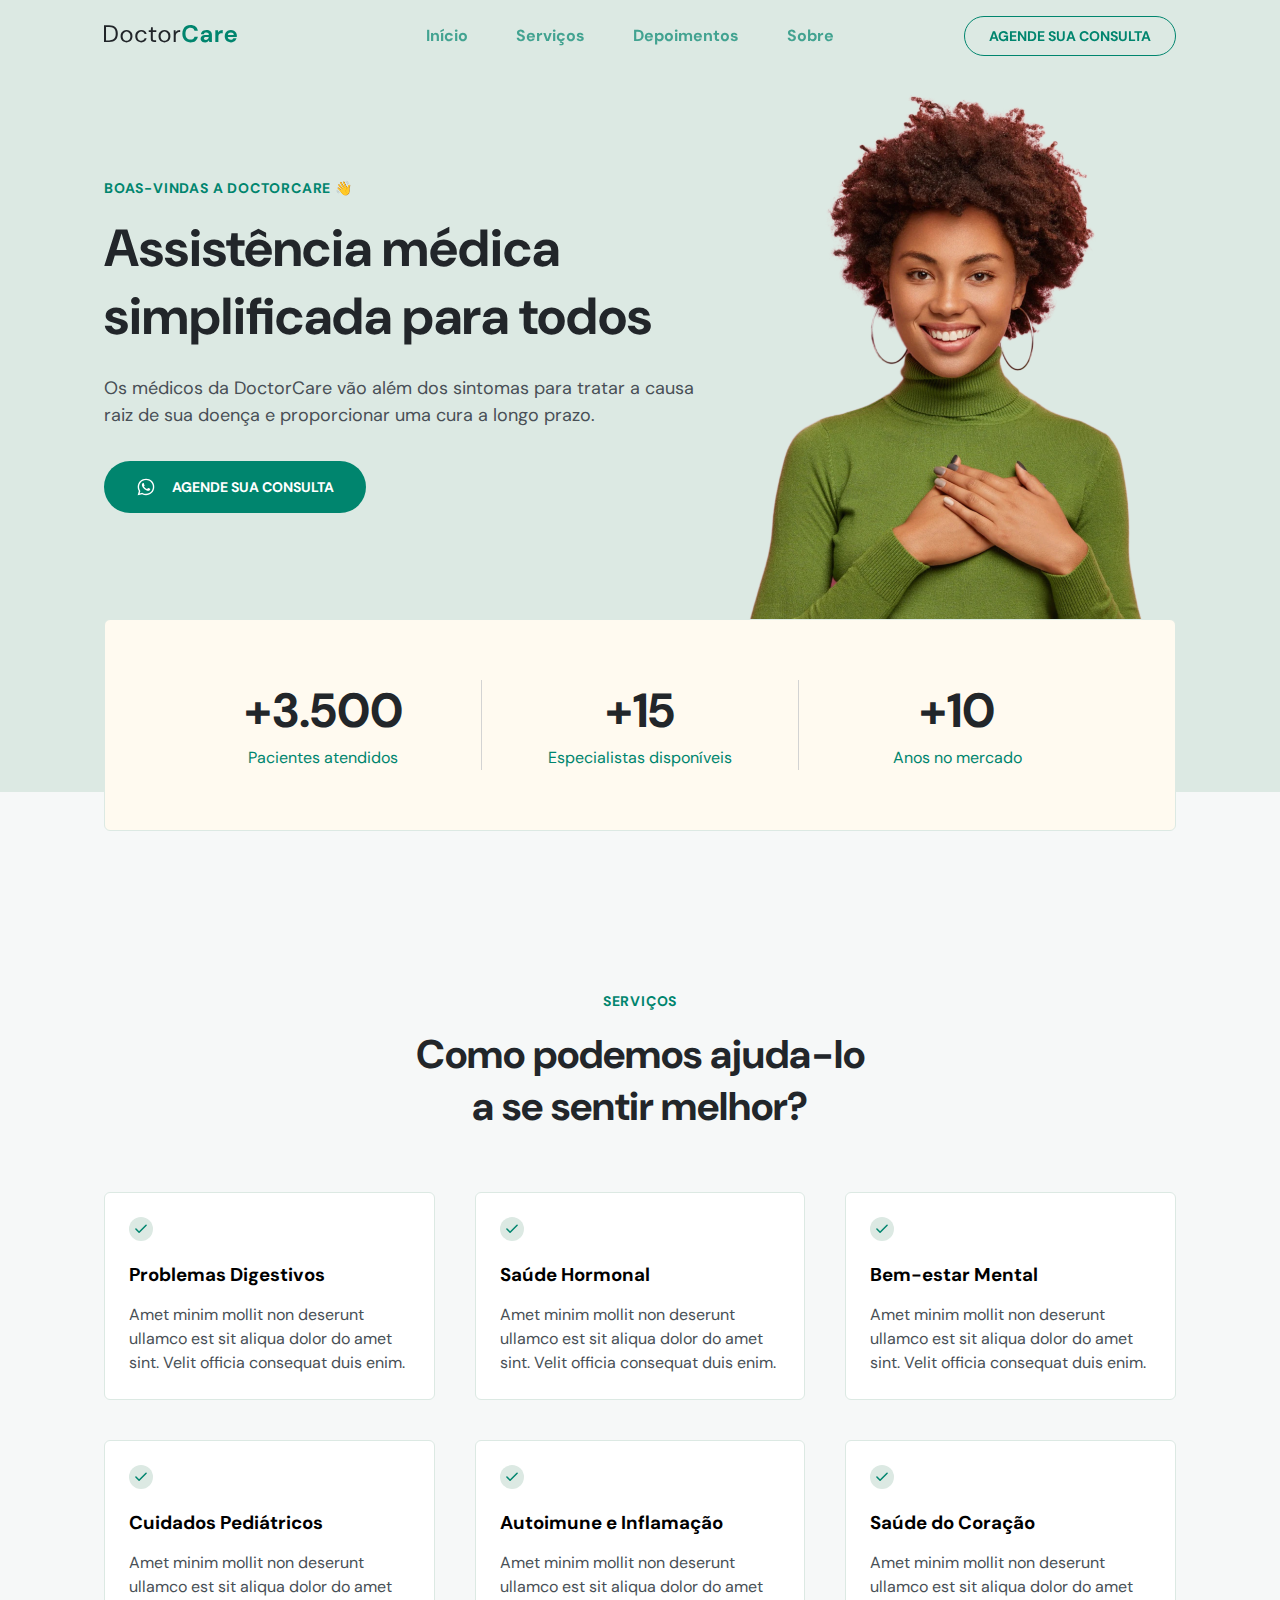
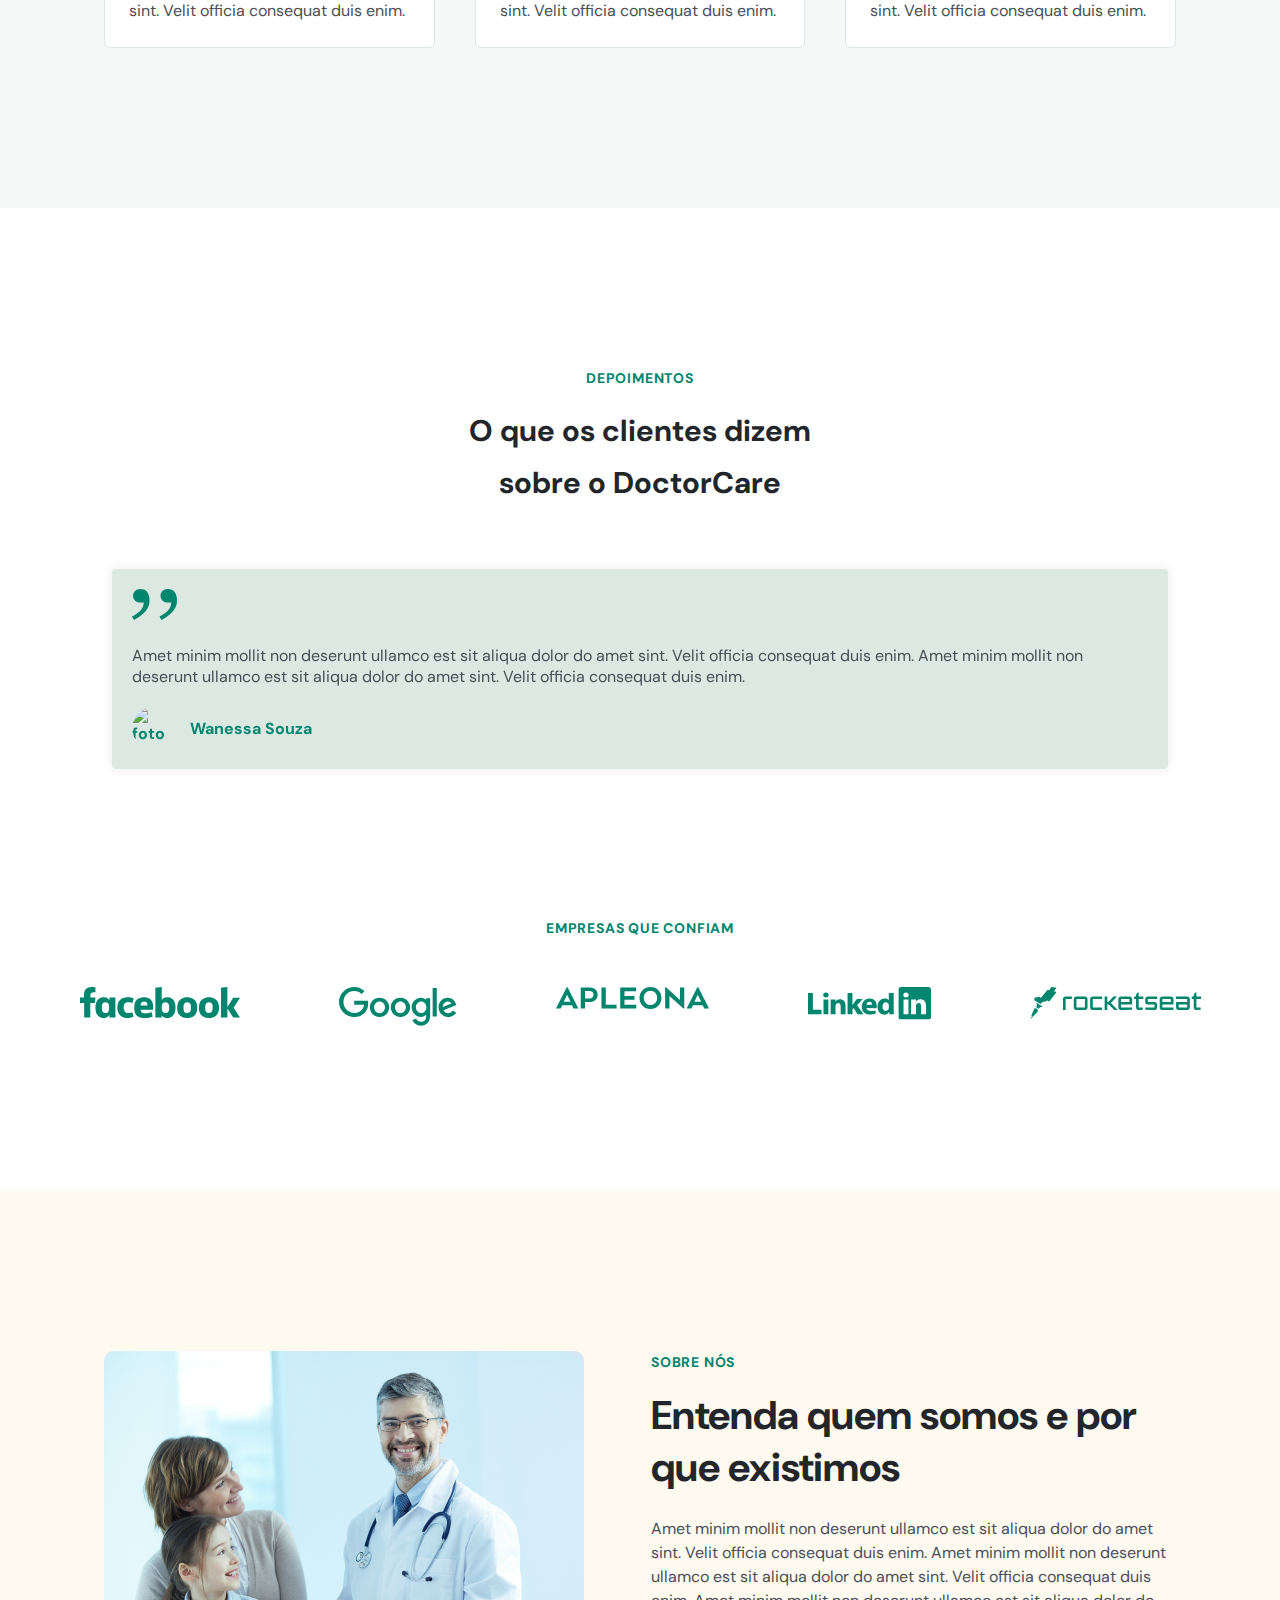
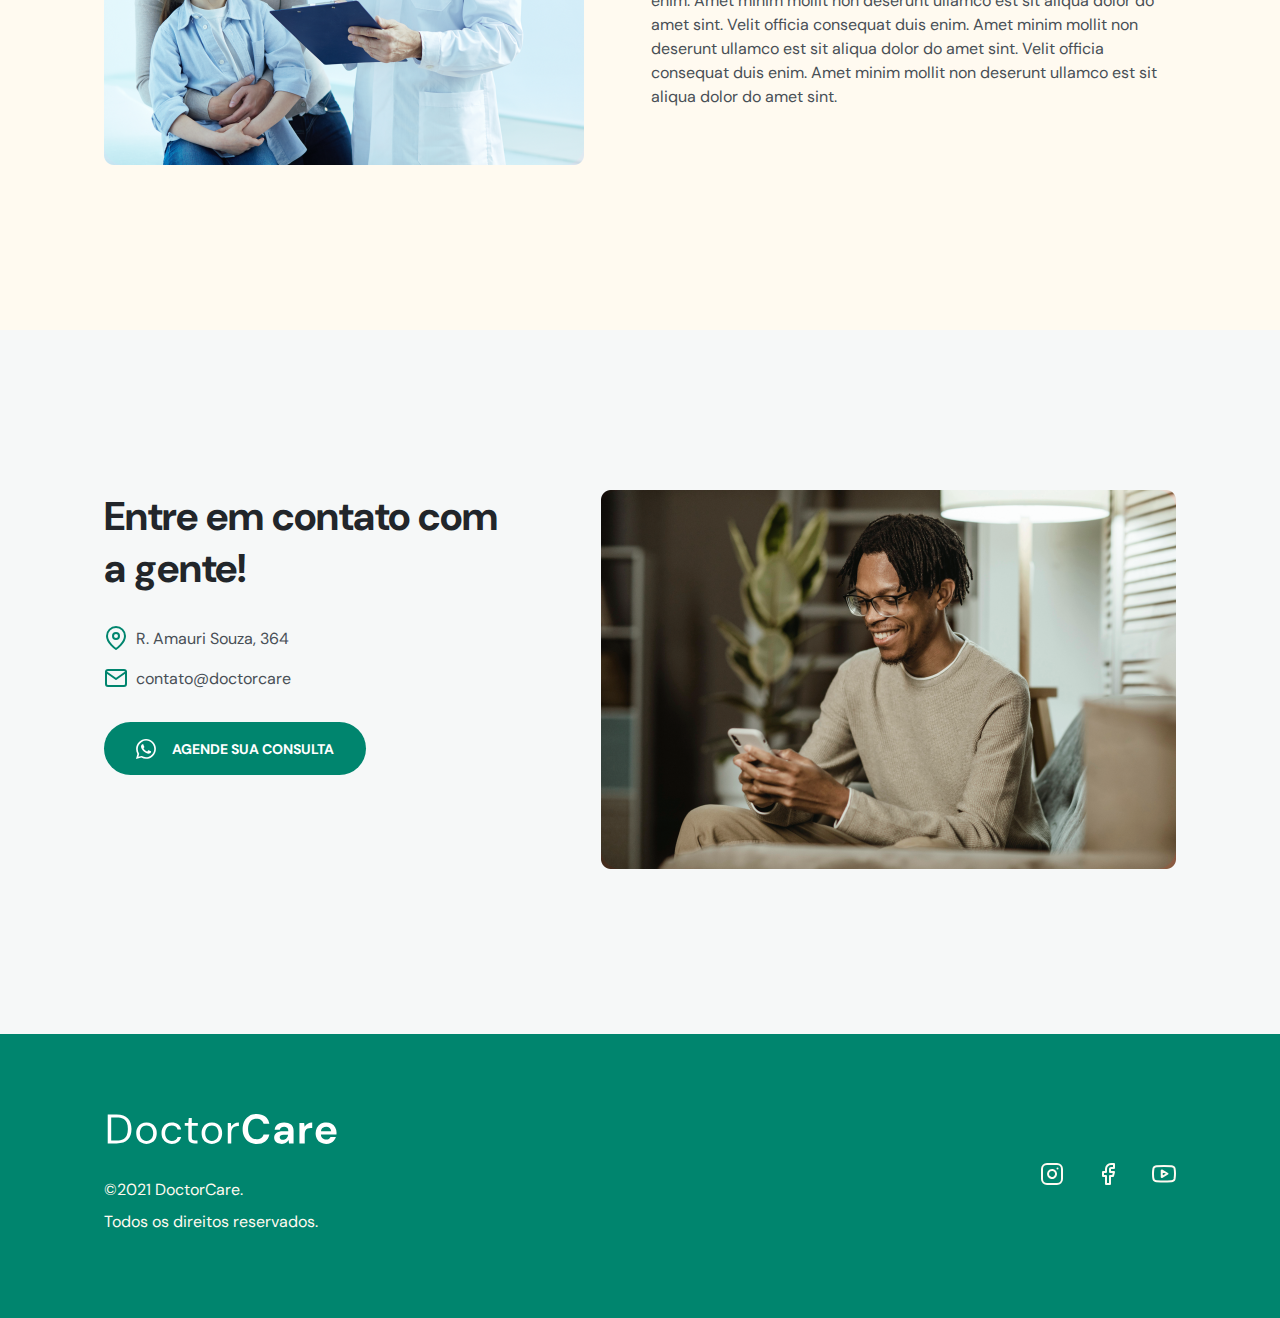
==== commit f219aa58: "corrigindo erro do slider" ====
--- a/index.html
+++ b/index.html
@@ -269,52 +269,6 @@
       </div>
     </div>
   </section>
-
-  <div class="wrapper-vw">
-    <section class=" section" id="testimonials">
-      <div class="container swiper">
-        <header>
-          <h4>Nossa clínica</h4>
-          <h2 class="title">
-            Contamos com a melhor estrutura
-            <br>
-            pois você merece o melhor
-          </h2>
-        </header>
-        <div class="testimonials swiper-container">
-          <div class="swiper-wrapper">
-            <div class="testimonial swiper-slide">
-              <blockquote>
-                <img src="assets/centro-cirurgico.jpg" alt="fotos do centro cirurgico do doctorcare">
-              </blockquote>
-            </div>
-            <div class="testimonial swiper-slide">
-              <blockquote>
-                <img src="assets/cardiologia.jpg" alt="fotos da emodinamica do doctorcare">
-              </blockquote>
-            </div>
-            <div class="testimonial swiper-slide">
-              <blockquote>
-                <img src="assets/ressonancia.jpg" alt="foto do aparelho de resonancia da doctorcare">
-              </blockquote>
-            </div>
-            <div class="testimonial swiper-slide">
-              <blockquote>
-                <img src="assets/recepcao.jpg" alt="fotos da recpcao da doctorcare">
-              </blockquote>
-            </div>
-            <div class="testimonial swiper-slide">
-              <blockquote>
-                <img src="assets/uti.jpg" alt="fotos da uti da doctorcare">
-              </blockquote>
-            </div>
-          </div>
-          <div class="swiper-pagination"></div>
-        </div>
-      </div>
-    </section>
-  </div>
-
   <div class="wrapper-vw"">
     <section class=" section" id="testimonials">
     <div class="container swiper">
@@ -350,7 +304,6 @@
               </cite>
             </blockquote>
           </div>
-
           <div class="testimonial swiper-slide">
             <blockquote>
               <svg width="45" height="31" viewBox="0 0 45 31" fill="none" xmlns="http://www.w3.org/2000/svg">
@@ -418,7 +371,6 @@
               </cite>
             </blockquote>
           </div>
-
           <div class="testimonial swiper-slide">
             <blockquote>
               <svg width="45" height="31" viewBox="0 0 45 31" fill="none" xmlns="http://www.w3.org/2000/svg">
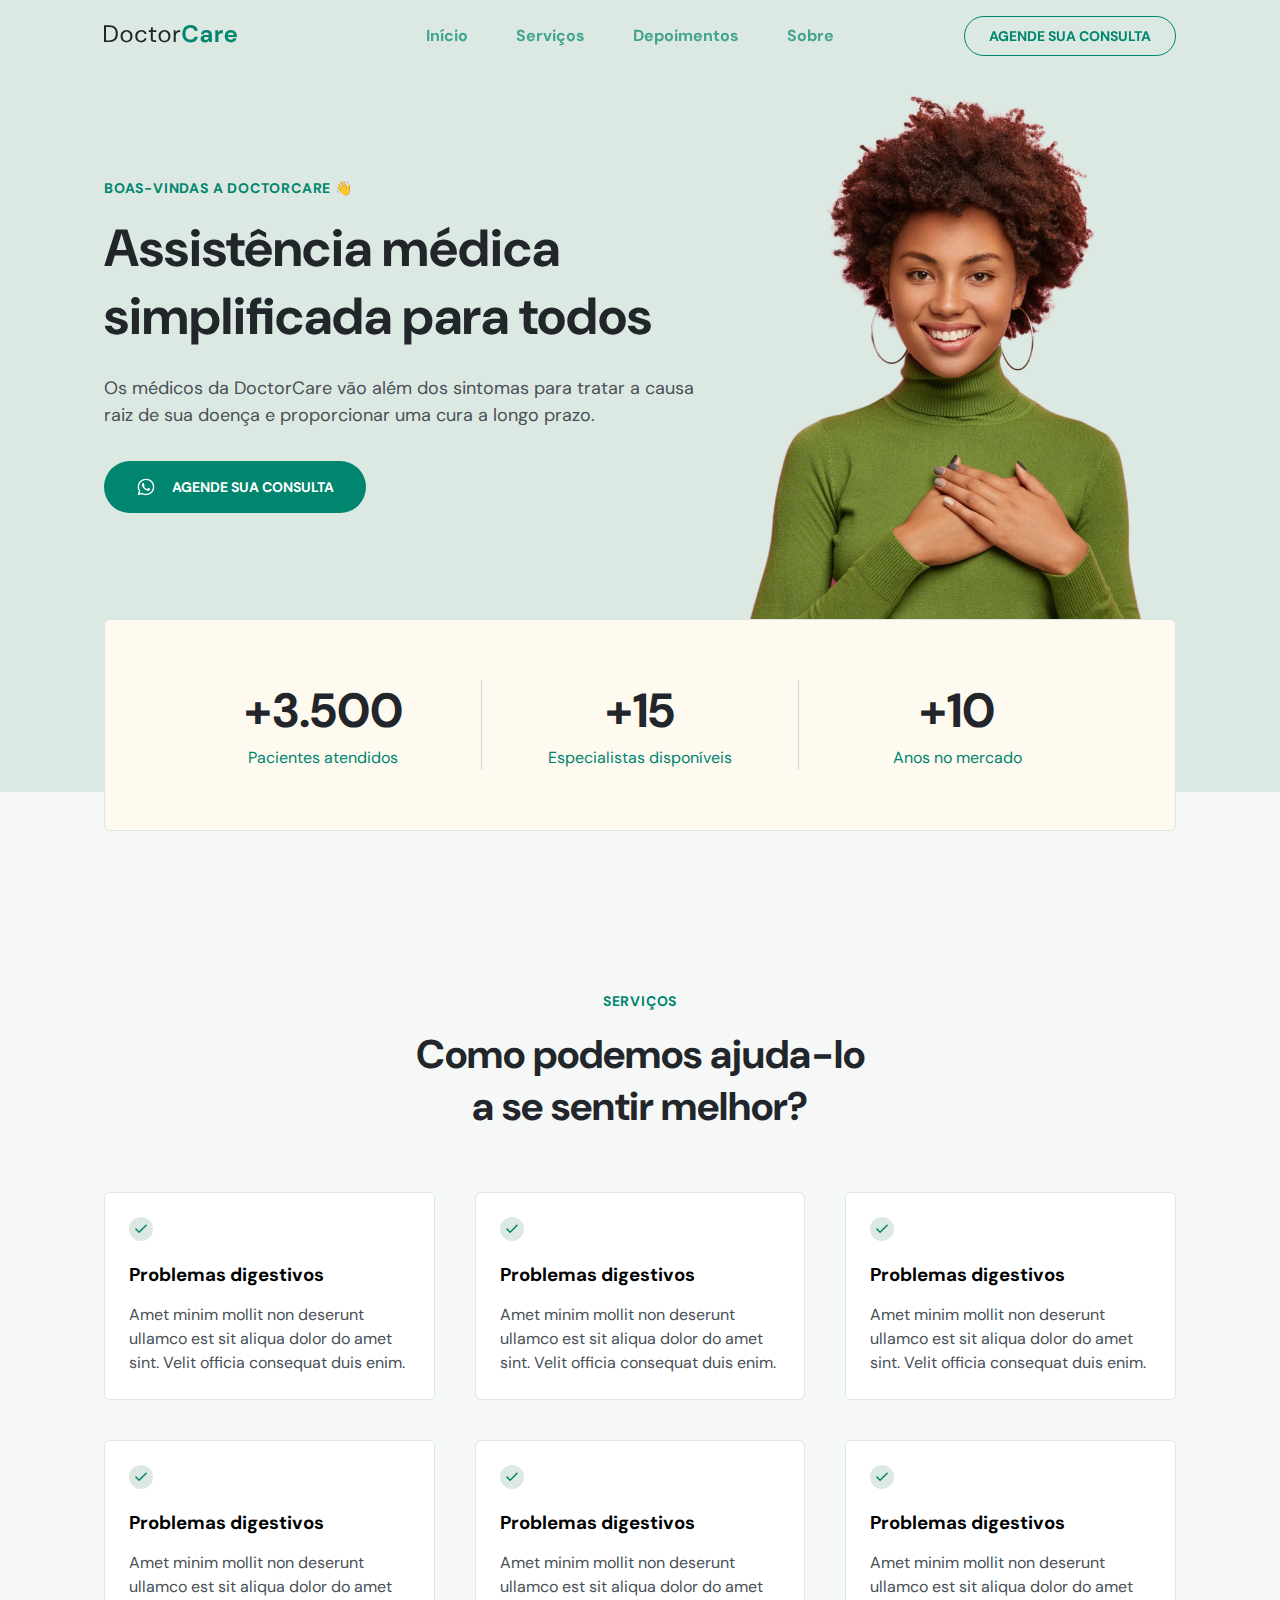
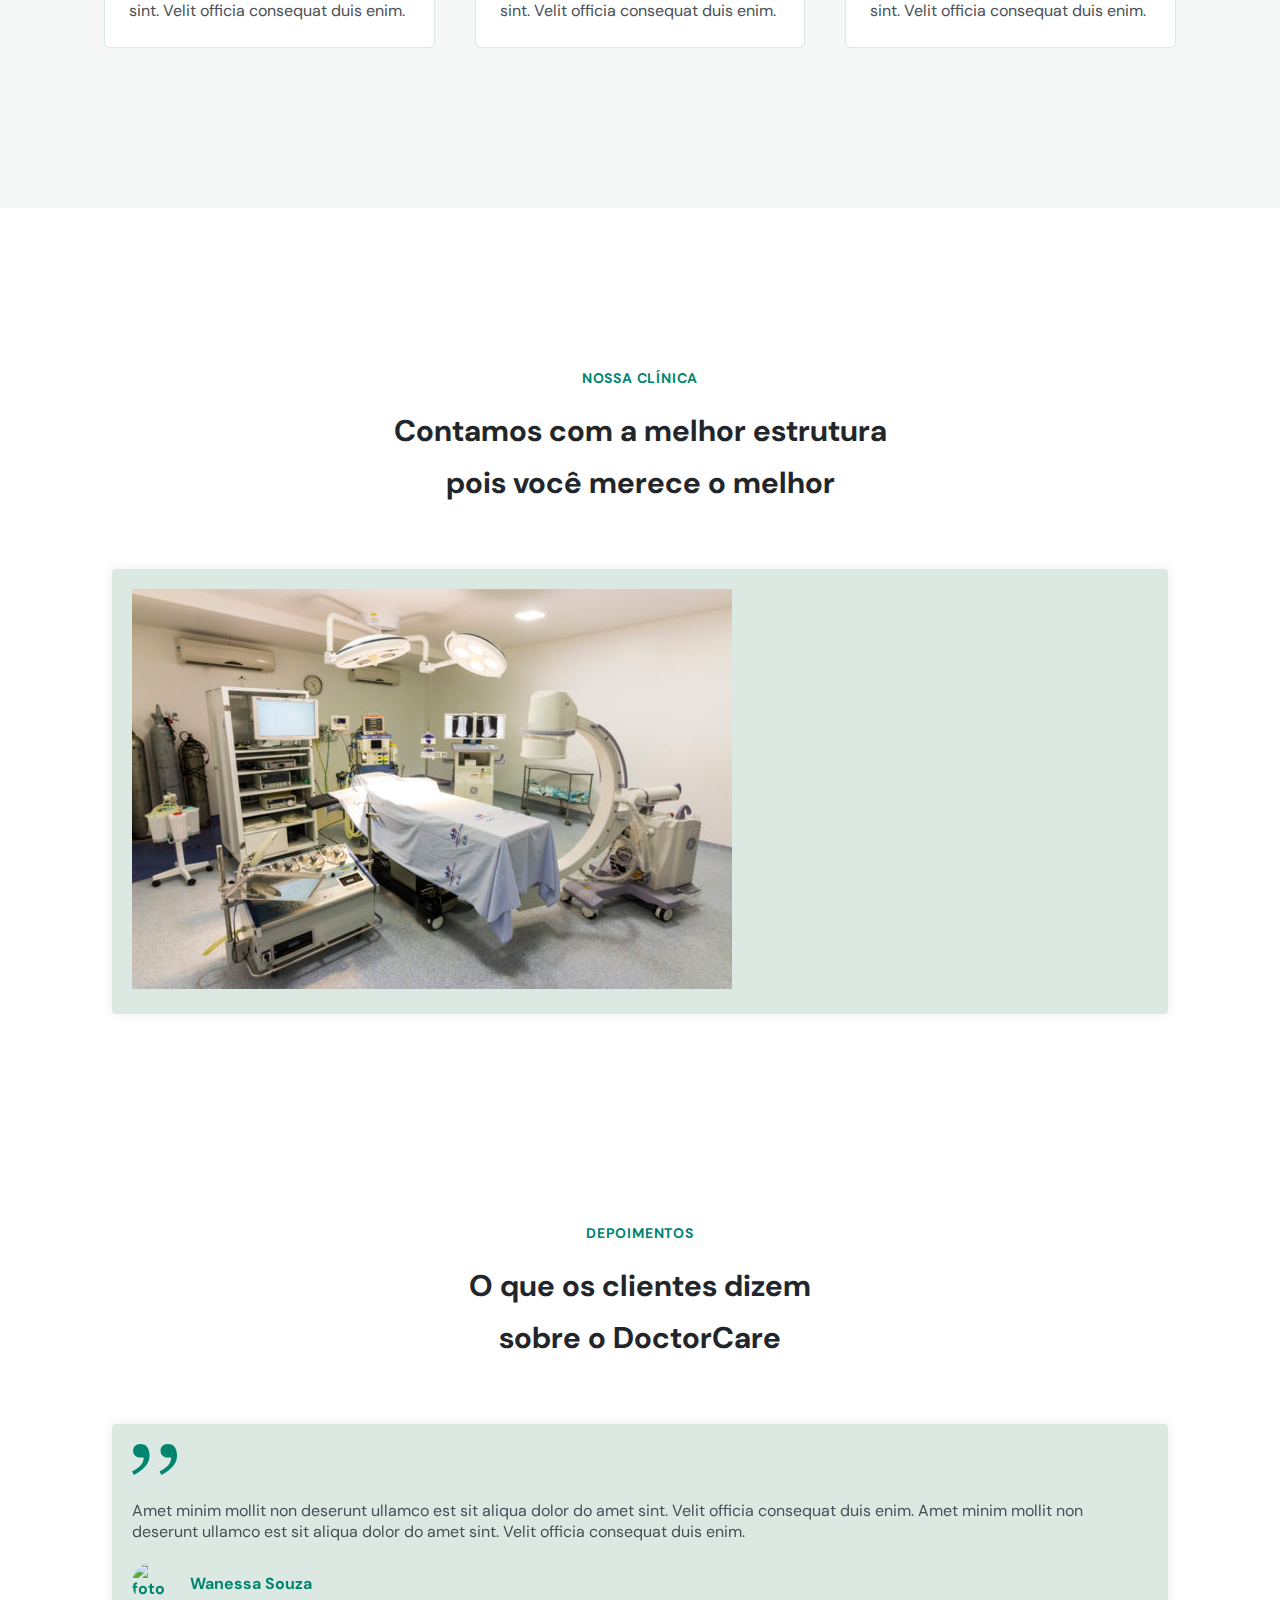
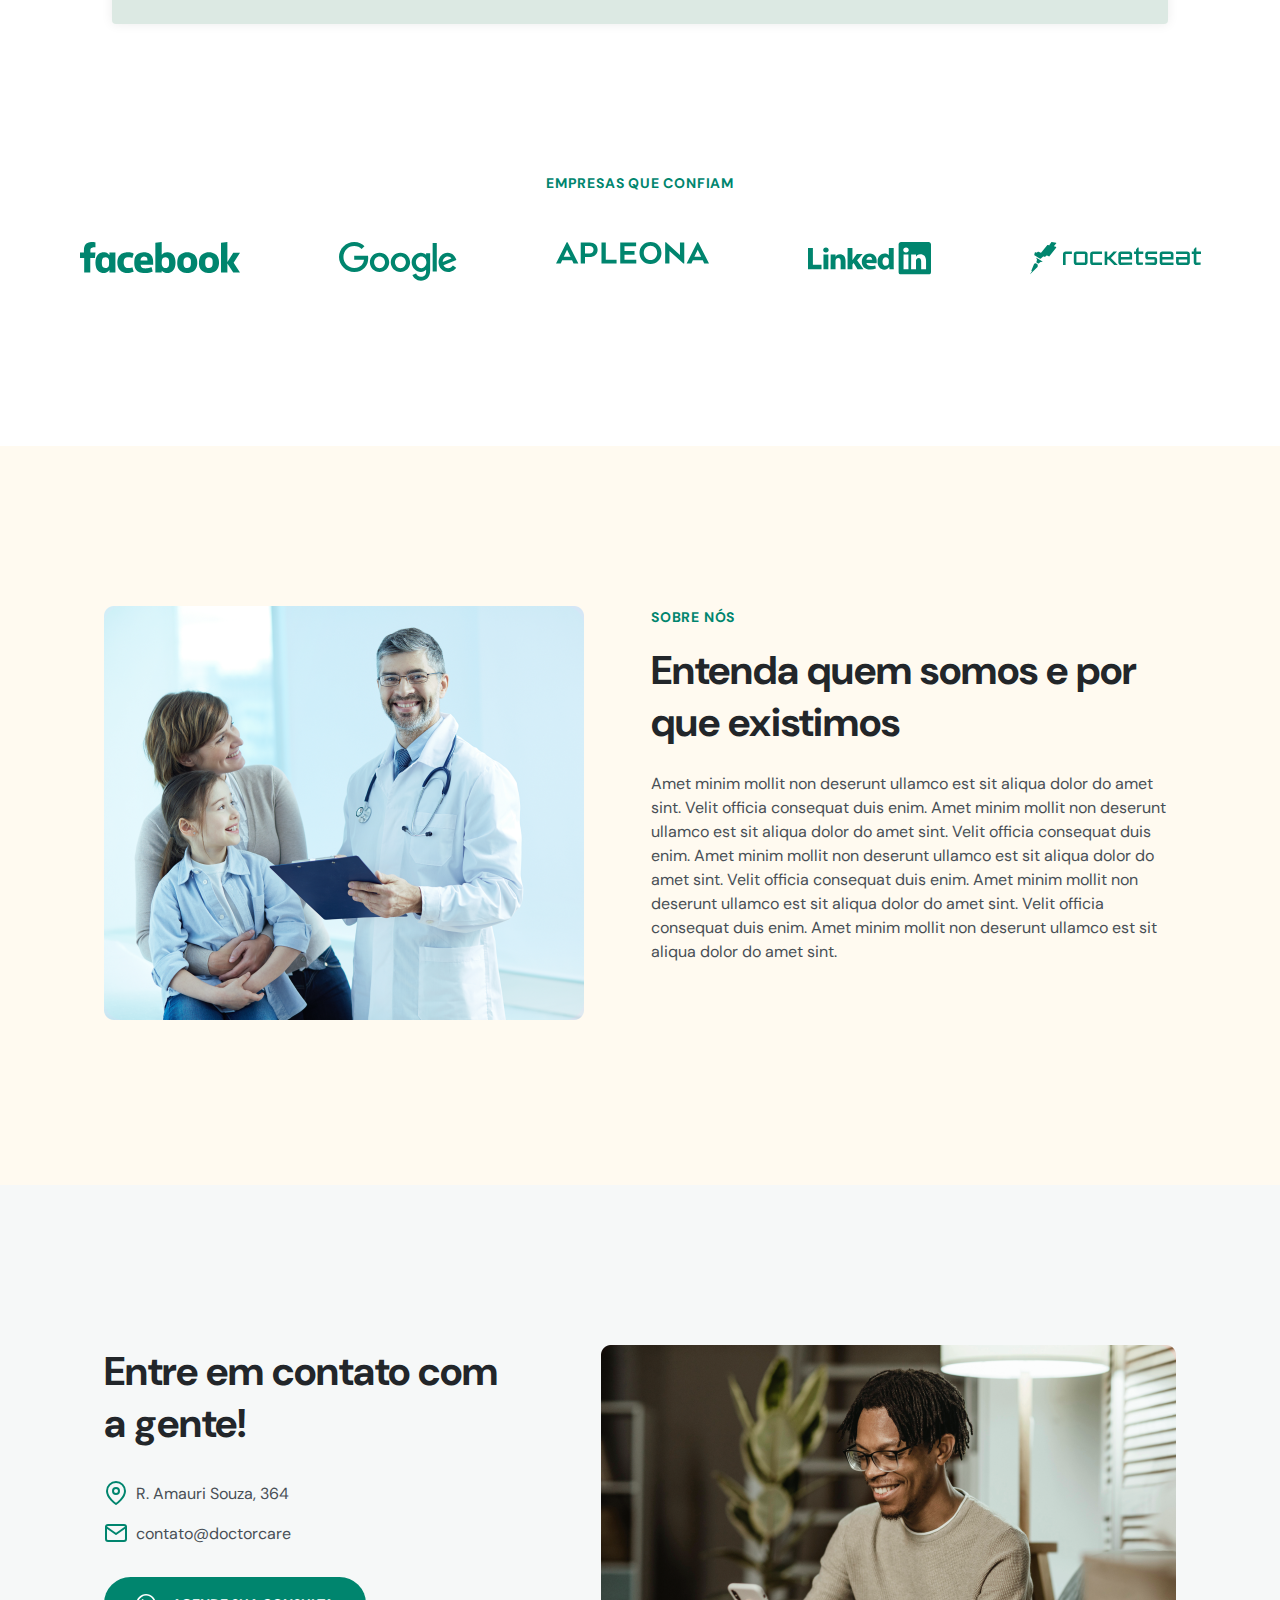
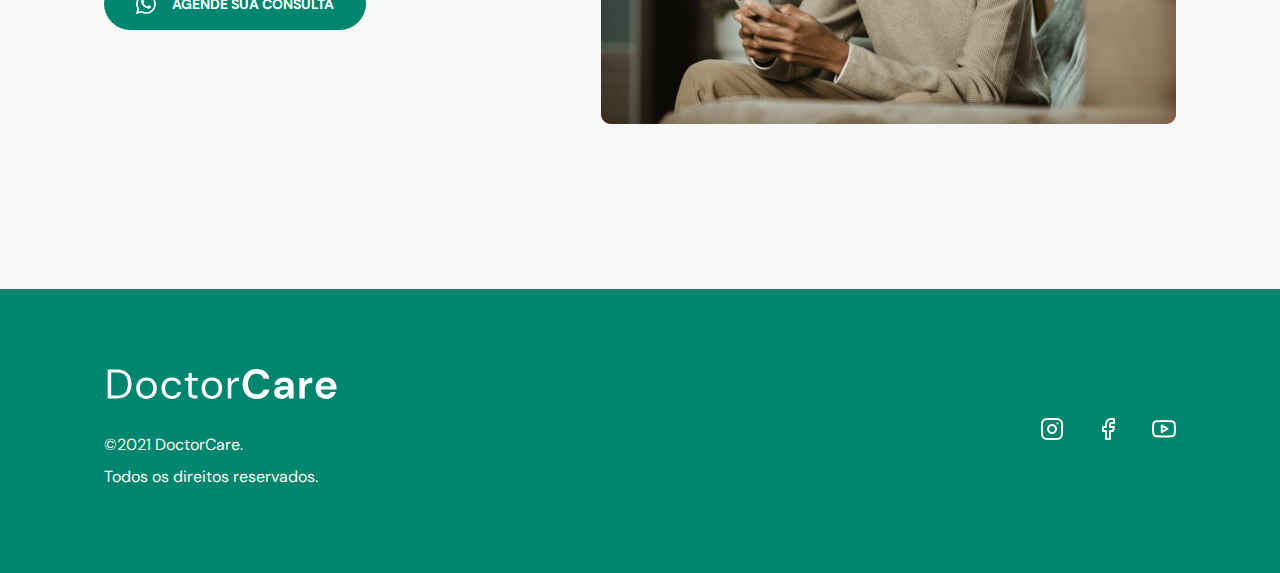
==== commit f638bcec: "corrigindo index" ====
--- a/index.html
+++ b/index.html
@@ -6,7 +6,7 @@
   <meta http-equiv="X-UA-Compatible" content="IE=edge" />
   <meta name="viewport" content="width=device-width, initial-scale=1.0" />
 
-  <title>DoctorCare</title>
+  <title>Document</title>
   <link rel="stylesheet" href="https://unpkg.com/swiper/swiper-bundle.min.css" />
   <link rel="stylesheet" href="style.css" />
   <link rel="preconnect" href="https://fonts.googleapis.com" />
@@ -186,7 +186,7 @@
                 stroke-linecap="round" stroke-linejoin="round" />
             </svg>
 
-            <h3>Problemas Digestivos</h3>
+            <h3>Problemas digestivos</h3>
             <p>
               Amet minim mollit non deserunt ullamco est sit aliqua dolor do
               amet sint. Velit officia consequat duis enim.
@@ -201,7 +201,7 @@
                 stroke-linecap="round" stroke-linejoin="round" />
             </svg>
 
-            <h3>Saúde Hormonal</h3>
+            <h3>Problemas digestivos</h3>
             <p>
               Amet minim mollit non deserunt ullamco est sit aliqua dolor do
               amet sint. Velit officia consequat duis enim.
@@ -216,7 +216,7 @@
                 stroke-linecap="round" stroke-linejoin="round" />
             </svg>
 
-            <h3>Bem-estar Mental</h3>
+            <h3>Problemas digestivos</h3>
             <p>
               Amet minim mollit non deserunt ullamco est sit aliqua dolor do
               amet sint. Velit officia consequat duis enim.
@@ -230,7 +230,7 @@
                 stroke-linecap="round" stroke-linejoin="round" />
             </svg>
 
-            <h3>Cuidados Pediátricos</h3>
+            <h3>Problemas digestivos</h3>
             <p>
               Amet minim mollit non deserunt ullamco est sit aliqua dolor do
               amet sint. Velit officia consequat duis enim.
@@ -244,7 +244,7 @@
                 stroke-linecap="round" stroke-linejoin="round" />
             </svg>
 
-            <h3>Autoimune e Inflamação</h3>
+            <h3>Problemas digestivos</h3>
             <p>
               Amet minim mollit non deserunt ullamco est sit aliqua dolor do
               amet sint. Velit officia consequat duis enim.
@@ -258,7 +258,7 @@
                 stroke-linecap="round" stroke-linejoin="round" />
             </svg>
 
-            <h3>Saúde do Coração</h3>
+            <h3>Problemas digestivos</h3>
             <p>
               Amet minim mollit non deserunt ullamco est sit aliqua dolor do
               amet sint. Velit officia consequat duis enim.
@@ -269,6 +269,46 @@
       </div>
     </div>
   </section>
+  <div class="wrapper-vw"">
+      <section class=" section" id="testimonials">
+    <div class="container swiper">
+      <header>
+        <h4>Nossa clínica</h4>
+        <h2 class="title">
+          Contamos com a melhor estrutura
+          <br>
+          pois você merece o melhor
+        </h2>
+      </header>
+      <div class="testimonials swiper-container">
+        <div class="swiper-wrapper">
+          <div class="testimonial swiper-slide">
+            <blockquote>
+              <img src="assets/centro-cirurgico.jpg" alt="">
+            </blockquote>
+          </div>
+          <div class="testimonial swiper-slide">
+            <blockquote>
+              <img src="assets/cardiologia.jpg" alt="">
+            </blockquote>
+          </div>
+          <div class="testimonial swiper-slide">
+            <blockquote>
+              <img src="assets/ressonancia.jpg" alt="">
+            </blockquote>
+          </div>
+          <div class="testimonial swiper-slide">
+            <blockquote>
+              <img src="assets/recepcao.jpg" alt="">
+            </blockquote>
+          </div>
+        </div>
+        <div class="swiper-pagination"></div>
+      </div>
+    </div>
+    </section>
+  </div>
+  
   <div class="wrapper-vw"">
     <section class=" section" id="testimonials">
     <div class="container swiper">
@@ -304,6 +344,7 @@
               </cite>
             </blockquote>
           </div>
+
           <div class="testimonial swiper-slide">
             <blockquote>
               <svg width="45" height="31" viewBox="0 0 45 31" fill="none" xmlns="http://www.w3.org/2000/svg">
@@ -371,6 +412,7 @@
               </cite>
             </blockquote>
           </div>
+
           <div class="testimonial swiper-slide">
             <blockquote>
               <svg width="45" height="31" viewBox="0 0 45 31" fill="none" xmlns="http://www.w3.org/2000/svg">
@@ -453,54 +495,54 @@
           <li>
             <svg width="160" height="31" viewBox="0 0 160 31" fill="none" xmlns="http://www.w3.org/2000/svg">
               <path fill-rule="evenodd" clip-rule="evenodd"
-                d="M81.7166 0L75.3487 0.764086V30.5521H81.7166V28.7843C82.5754 29.3926 83.4096 30.1243 84.3869 30.4713C88.0972 31.7908 92.9907 30.7157 94.7024 25.7918C95.8012 22.6331 95.7727 19.3946 94.9453 16.2003C94.028 12.6518 91.6478 10.6929 87.9602 10.3031C85.5557 10.0483 83.4752 10.7706 81.7166 12.869V12.2169V0.888835V0.764086V0ZM147.379 0.0184283L141.011 0.783931V30.5719H147.379V21.4554L153.246 30.5847H160L153.634 20.6743L160 10.7964H153.246L147.379 19.8974V0.908681V0.783932V0.0184283ZM12.3 0.0482011C9.39641 0.0147194 5.36291 0.798565 4.21763 5.15297C4.21763 5.15443 4.21697 5.15718 4.21478 5.15864C4.21112 5.17388 4.20701 5.18876 4.20334 5.204C3.91513 6.07497 3.93537 10.0638 3.93903 10.5654H0V15.8998H4.18334V30.4089H10.2755V15.8998H14.9346L15.4589 10.5654H14.936H10.3912V7.56714C10.7233 4.73213 15.4418 5.27063 15.4418 5.27063L15.4433 5.07642L15.4418 5.05515V0.398343V0.396891H15.4375C15.3766 0.382469 14.0422 0.0682908 12.3 0.0482011ZM23.5727 10.2223C20.1755 10.2239 17.1956 12.3639 16.1133 15.8686C15.2947 18.5193 15.2834 21.2464 15.7633 23.9305C16.7998 29.7435 21.1572 31.6902 25.8016 30.7307C27.2266 30.436 28.2853 29.5566 29.2677 28.3307C29.2677 28.3307 29.3566 28.2222 29.4648 28.0132V30.5719H35.407V10.588H29.4648V13.1185H29.4634C29.3888 13.0364 29.3156 12.9563 29.252 12.8902C29.2417 12.8801 29.2336 12.8706 29.2234 12.8605C29.1349 12.769 29.0734 12.7088 29.0734 12.7088C27.6389 11.2615 27.0966 10.9012 25.973 10.5724C25.1628 10.3357 24.3567 10.2219 23.5727 10.2223ZM128.916 10.2294C127.805 10.2307 126.693 10.3785 125.589 10.6703C122.284 11.5442 120.069 13.6195 119.355 16.9205C118.965 18.7227 118.888 20.6366 118.991 22.4846C119.225 26.7102 121.86 29.7215 125.946 30.6556C126.004 30.6693 126.064 30.6795 126.122 30.6925H126.123C126.124 30.6927 126.133 30.6947 126.15 30.6981C126.308 30.7293 126.465 30.7585 126.623 30.7818C126.676 30.7868 126.729 30.7916 126.782 30.7945C126.783 30.796 126.785 30.796 126.786 30.796C126.986 30.8323 127.223 30.86 127.472 30.8796C128.274 30.9638 129.294 31.0244 130.142 30.925C130.147 30.9235 130.15 30.9236 130.155 30.9221C130.2 30.9214 130.242 30.9215 130.284 30.9193C134.505 30.7008 137.709 28.0592 138.643 24.0099C139.156 21.7882 139.156 19.5548 138.662 17.3316C137.883 13.8419 135.752 11.5973 132.247 10.6675C131.141 10.3735 130.028 10.2281 128.916 10.2294ZM107.198 10.2337C106.087 10.2351 104.976 10.3828 103.872 10.6746C100.566 11.5477 98.3496 13.6231 97.6356 16.9248C97.2457 18.7262 97.1682 20.6417 97.2713 22.4888C97.5068 26.7145 100.14 29.725 104.228 30.6599C104.284 30.6736 104.344 30.6838 104.402 30.6967H104.404C104.404 30.6969 104.415 30.6989 104.432 30.7024C104.589 30.7336 104.747 30.7621 104.905 30.786C104.958 30.7904 105.012 30.7951 105.064 30.8002H105.068C105.266 30.8365 105.504 30.8628 105.754 30.8824C106.554 30.9666 107.573 31.0272 108.423 30.9278C108.429 30.9278 108.431 30.9271 108.436 30.9263C108.479 30.9256 108.524 30.925 108.567 30.9221C112.788 30.7043 115.99 28.0634 116.925 24.0127C117.438 21.791 117.437 19.559 116.941 17.3358C116.165 13.8461 114.032 11.6007 110.527 10.6702C109.421 10.3767 108.309 10.2323 107.198 10.2337ZM47.194 10.2734C46.6882 10.2907 46.1798 10.3278 45.6696 10.3811C41.3683 10.8319 38.4499 13.3514 37.6401 17.5088C37.2151 19.6964 37.2336 21.9108 37.7215 24.1049C38.4523 27.3907 40.4604 29.5135 43.7236 30.4628C45.8531 31.082 48.0347 31.1136 50.2058 30.7775C51.1188 30.636 52.4291 30.1652 53.3691 29.8306L53.7262 29.7058L53.5576 29.1402C53.2819 28.1393 52.9683 27.151 52.6647 26.1973L52.3775 25.1369C52.3775 25.1369 44.9296 28.6858 43.7679 21.9445C43.6604 20.8318 43.6936 19.6829 43.8479 18.5848C44.1376 16.5126 45.4113 15.4025 47.4384 15.2123C48.1231 15.1477 48.8362 15.1806 49.5143 15.2945C50.4375 15.4491 51.3387 15.7246 52.3489 15.9721C52.7001 14.9059 53.059 13.8515 53.3933 12.7896C53.446 12.6234 53.4904 12.4801 53.5248 12.3516L53.6919 11.7137C53.6503 11.6288 53.5494 11.5413 53.4133 11.4557C53.2422 11.3134 52.9504 11.1959 52.4947 11.0304C52.3125 10.9643 52.1289 10.9056 51.946 10.8489C51.7822 10.7974 51.676 10.7667 51.676 10.7667C50.2084 10.3503 48.7117 10.2214 47.194 10.2734ZM64.2675 10.3131C63.5384 10.3085 62.8073 10.3501 62.0901 10.418C58.164 10.7896 55.1829 13.2165 54.5721 16.8681C54.2012 19.0832 54.1535 21.4338 54.4535 23.6584C54.9063 27.0051 56.5486 29.1375 59.3898 30.1609H59.3912C59.4037 30.1616 59.4173 30.1637 59.4298 30.1652L59.4283 30.1666C60.7253 30.5513 67.0716 32.1989 72.667 29.4096L72.4427 28.5917C72.4405 28.5931 72.4361 28.5931 72.4341 28.5931C72.1752 27.503 71.8645 26.4247 71.5712 25.344L71.5397 25.2391C71.5397 25.2391 71.4231 25.2801 71.2168 25.3454C71.2124 25.3461 71.2069 25.3461 71.2025 25.3469C70.9582 25.41 70.7167 25.4839 70.4767 25.5637C70.4321 25.5783 70.3885 25.5918 70.3439 25.6049C69.4968 25.8415 68.285 26.1333 67.0063 26.2966C65.9332 26.4041 64.8503 26.408 63.756 26.3151C61.9791 26.0233 60.6191 25.0788 60.6842 22.8462H61.6986C65.1821 22.8462 68.6656 22.8469 72.1498 22.8462C72.2325 22.8462 72.3157 22.8462 72.3984 22.8448V22.8462C72.3984 22.8462 73.147 22.8379 73.1785 22.8306C73.1785 22.8306 73.1778 22.6348 73.1785 22.6109L73.1656 21.3223C73.1371 19.9389 73.156 18.548 72.9585 17.1886C72.4149 13.4608 70.1284 11.1024 66.4291 10.4862C65.7232 10.369 64.9965 10.3176 64.2675 10.3131ZM63.9917 14.5716C64.676 14.5534 65.3649 14.7282 66.0291 15.0932C67.3721 15.8292 67.4766 17.1597 67.4378 18.5975H60.5585C60.5943 17.2395 60.765 15.9767 61.9815 15.2081C62.6274 14.8009 63.3074 14.5897 63.9917 14.5716ZM129.034 15.1953C130.769 15.2287 132.009 16.2062 132.451 17.8646C132.851 19.5326 132.554 22.5012 132.514 22.8801C132.493 23.0122 132.471 23.14 132.441 23.2699C132.017 25.1338 130.654 26.1425 128.835 26.0598C126.879 25.9691 125.538 24.8343 125.349 22.8957C125.213 21.4796 125.2 20.0335 125.319 18.616C125.508 16.3776 126.917 15.1539 129.034 15.1953ZM85.2385 15.1968C87.1558 15.1343 88.6065 16.0786 88.8917 18.0093C89.1449 19.7106 89.1575 21.5035 88.9117 23.2034C88.6316 25.1674 87.0561 26.1957 85.1856 26.0513C84.7181 26.015 84.2951 25.9208 83.9154 25.7735C82.4078 24.9148 81.9519 23.4768 81.8195 22.5739C81.818 22.5747 81.8165 22.5746 81.8165 22.5754C81.7134 21.1782 81.6026 18.2571 82.2895 16.8766C82.8725 15.8184 83.8888 15.241 85.2385 15.1968ZM25.633 15.1982C27.3857 15.2374 28.7358 16.266 28.9334 18.0674C29.1184 19.7528 29.1226 21.4876 28.9405 23.1736C28.7416 25.0215 27.2356 26.1324 25.4544 26.0627C23.6293 25.9923 22.4212 25.0218 22.0269 23.2842C21.5543 20.8121 22.1072 17.8745 22.154 17.6365C22.631 15.9773 23.8481 15.1568 25.633 15.1982ZM107.314 15.1997C109.053 15.233 110.291 16.2105 110.733 17.869C111.134 19.5376 110.837 22.5034 110.797 22.883C110.776 23.0144 110.753 23.1451 110.723 23.2743C110.3 25.1382 108.936 26.1469 107.117 26.0627C105.161 25.9742 103.819 24.8394 103.631 22.9001C103.495 21.4833 103.484 20.0364 103.602 18.6189C103.788 16.3812 105.198 15.1583 107.314 15.1997Z"
-                fill="#1971C2" />
-            </svg>
+                d="M81.7166 0L75.3487 0.764086V30.5521H81.7166V28.7843C82.5754 29.3926 83.4096 30.1243 84.3869 30.4713C88.0972 31.7908 92.9907 30.7157 94.7024 25.7918C95.8012 22.6331 95.7727 19.3946 94.9453 16.2003C94.028 12.6518 91.6478 10.6929 87.9602 10.3031C85.5557 10.0483 83.4752 10.7706 81.7166 12.869V12.2169V0.888835V0.764086V0ZM147.379 0.0184283L141.011 0.783931V30.5719H147.379V21.4554L153.246 30.5847H160L153.634 20.6743L160 10.7964H153.246L147.379 19.8974V0.908681V0.783932V0.0184283ZM12.3 0.0482011C9.39641 0.0147194 5.36291 0.798565 4.21763 5.15297C4.21763 5.15443 4.21697 5.15718 4.21478 5.15864C4.21112 5.17388 4.20701 5.18876 4.20334 5.204C3.91513 6.07497 3.93537 10.0638 3.93903 10.5654H0V15.8998H4.18334V30.4089H10.2755V15.8998H14.9346L15.4589 10.5654H14.936H10.3912V7.56714C10.7233 4.73213 15.4418 5.27063 15.4418 5.27063L15.4433 5.07642L15.4418 5.05515V0.398343V0.396891H15.4375C15.3766 0.382469 14.0421 0.0682523 12.3 0.0481626L12.3 0.0482011ZM23.5727 10.2223C20.1755 10.2239 17.1956 12.3639 16.1133 15.8686C15.2947 18.5193 15.2834 21.2464 15.7633 23.9305C16.7998 29.7435 21.1572 31.6902 25.8016 30.7307C27.2266 30.436 28.2853 29.5566 29.2677 28.3307C29.2677 28.3307 29.3566 28.2222 29.4648 28.0132V30.5719H35.407V10.588H29.4648V13.1185H29.4634C29.3888 13.0364 29.3156 12.9563 29.252 12.8902C29.2417 12.8801 29.2336 12.8706 29.2234 12.8605C29.1349 12.769 29.0734 12.7088 29.0734 12.7088C27.6389 11.2615 27.0966 10.9012 25.973 10.5724C25.1628 10.3357 24.3567 10.2219 23.5727 10.2223V10.2223ZM128.916 10.2294C127.805 10.2307 126.693 10.3785 125.589 10.6703C122.284 11.5442 120.069 13.6195 119.355 16.9205C118.965 18.7227 118.888 20.6366 118.991 22.4846C119.225 26.7102 121.86 29.7215 125.946 30.6556C126.004 30.6693 126.064 30.6795 126.122 30.6925H126.123C126.124 30.6927 126.133 30.6947 126.15 30.6981C126.308 30.7293 126.465 30.7585 126.623 30.7818C126.676 30.7868 126.729 30.7916 126.782 30.7945C126.783 30.796 126.785 30.796 126.786 30.796C126.986 30.8323 127.223 30.86 127.472 30.8796C128.274 30.9638 129.294 31.0244 130.142 30.925C130.147 30.9235 130.15 30.9236 130.155 30.9221C130.2 30.9214 130.242 30.9215 130.284 30.9193C134.505 30.7008 137.709 28.0592 138.643 24.0099C139.156 21.7882 139.156 19.5548 138.662 17.3316C137.883 13.8419 135.752 11.5973 132.247 10.6675C131.141 10.3735 130.028 10.2282 128.917 10.2295L128.916 10.2294ZM107.198 10.2337C106.087 10.2351 104.976 10.3828 103.872 10.6746C100.566 11.5477 98.3496 13.6231 97.6356 16.9248C97.2457 18.7262 97.1682 20.6417 97.2713 22.4888C97.5068 26.7145 100.14 29.725 104.228 30.6599C104.284 30.6736 104.344 30.6838 104.402 30.6967H104.404C104.404 30.6969 104.415 30.6989 104.432 30.7024C104.589 30.7336 104.747 30.7621 104.905 30.786C104.958 30.7904 105.012 30.7951 105.064 30.8002H105.068C105.266 30.8365 105.504 30.8628 105.754 30.8824C106.554 30.9666 107.573 31.0272 108.423 30.9278C108.429 30.9278 108.431 30.9271 108.436 30.9263C108.479 30.9256 108.524 30.925 108.567 30.9221C112.788 30.7043 115.99 28.0634 116.925 24.0127C117.438 21.791 117.437 19.559 116.941 17.3358C116.165 13.8461 114.032 11.6007 110.527 10.6702C109.421 10.3767 108.31 10.2323 107.198 10.2336L107.198 10.2337ZM47.194 10.2734C46.6882 10.2907 46.1798 10.3278 45.6696 10.3811C41.3683 10.8319 38.4499 13.3514 37.6401 17.5088C37.2151 19.6964 37.2336 21.9108 37.7215 24.1049C38.4523 27.3906 40.4604 29.5135 43.7236 30.4628C45.8531 31.082 48.0347 31.1136 50.2058 30.7775C51.1188 30.636 52.4291 30.1652 53.3691 29.8306L53.7262 29.7058L53.5576 29.1402C53.2819 28.1393 52.9683 27.151 52.6647 26.1973L52.3775 25.1369C52.3775 25.1369 44.9296 28.6858 43.7679 21.9445C43.6604 20.8318 43.6936 19.6829 43.8479 18.5848C44.1376 16.5126 45.4113 15.4025 47.4384 15.2123C48.1231 15.1477 48.8362 15.1806 49.5143 15.2945C50.4375 15.4491 51.3387 15.7246 52.3489 15.9721C52.7001 14.9059 53.059 13.8515 53.3933 12.7896C53.446 12.6234 53.4904 12.4801 53.5248 12.3516L53.6919 11.7137C53.6503 11.6288 53.5494 11.5413 53.4133 11.4557C53.2422 11.3134 52.9504 11.1959 52.4947 11.0304C52.3125 10.9643 52.1289 10.9056 51.946 10.8489C51.7822 10.7974 51.676 10.7667 51.676 10.7667C50.2084 10.3503 48.7117 10.2214 47.194 10.2734ZM64.2675 10.3131C63.5384 10.3085 62.8073 10.3501 62.0901 10.418C58.164 10.7896 55.1829 13.2165 54.5721 16.8681C54.2012 19.0832 54.1535 21.4338 54.4535 23.6584C54.9063 27.0051 56.5486 29.1375 59.3898 30.1609H59.3912C59.4036 30.1616 59.4173 30.1637 59.4298 30.1652L59.4283 30.1666C60.7253 30.5513 67.0716 32.1989 72.667 29.4096L72.4427 28.5917C72.4405 28.5931 72.4361 28.5931 72.4341 28.5931C72.1752 27.503 71.8645 26.4247 71.5712 25.344L71.5397 25.2391C71.5397 25.2391 71.4231 25.2801 71.2168 25.3454C71.2124 25.3461 71.2069 25.3461 71.2025 25.3469C70.9582 25.41 70.7167 25.4839 70.4767 25.5637C70.4321 25.5783 70.3885 25.5918 70.3439 25.6049C69.4968 25.8415 68.285 26.1333 67.0063 26.2966C65.9332 26.4041 64.8503 26.408 63.756 26.3151C61.9791 26.0233 60.6191 25.0788 60.6842 22.8462H61.6986C65.1821 22.8462 68.6656 22.8469 72.1498 22.8462C72.2325 22.8462 72.3157 22.8462 72.3984 22.8448V22.8462C72.3984 22.8462 73.147 22.8379 73.1785 22.8306C73.1785 22.8306 73.1778 22.6348 73.1785 22.6109L73.1656 21.3223C73.1371 19.9389 73.156 18.548 72.9585 17.1886C72.4149 13.4608 70.1284 11.1024 66.4291 10.4862C65.7232 10.369 64.9965 10.3178 64.2674 10.3132L64.2675 10.3131ZM63.9917 14.5716C64.676 14.5534 65.3649 14.7282 66.0291 15.0932C67.3722 15.8292 67.4766 17.1597 67.4378 18.5975H60.5585C60.5943 17.2395 60.765 15.9767 61.9815 15.2081C62.6274 14.8009 63.3074 14.5897 63.9917 14.5716ZM129.034 15.1953C130.769 15.2287 132.009 16.2062 132.451 17.8646C132.85 19.5326 132.554 22.5012 132.514 22.8801C132.493 23.0122 132.471 23.14 132.441 23.2699C132.017 25.1338 130.654 26.1425 128.835 26.0598C126.879 25.9691 125.538 24.8343 125.349 22.8957C125.213 21.4796 125.2 20.0335 125.319 18.616C125.508 16.3776 126.917 15.1539 129.034 15.1953H129.034ZM85.2385 15.1968C87.1558 15.1343 88.6065 16.0786 88.8917 18.0093C89.1449 19.7106 89.1575 21.5035 88.9117 23.2034C88.6316 25.1674 87.0561 26.1957 85.1856 26.0513C84.7181 26.015 84.2951 25.9208 83.9154 25.7735C82.4078 24.9148 81.9519 23.4768 81.8195 22.5739C81.818 22.5747 81.8165 22.5746 81.8165 22.5754C81.7134 21.1782 81.6026 18.2571 82.2895 16.8766C82.8725 15.8184 83.8887 15.2411 85.2384 15.1968L85.2385 15.1968ZM25.633 15.1982C27.3857 15.2374 28.7358 16.266 28.9334 18.0674C29.1184 19.7528 29.1226 21.4876 28.9405 23.1736C28.7416 25.0215 27.2356 26.1324 25.4544 26.0627C23.6293 25.9923 22.4212 25.0218 22.0269 23.2842C21.5543 20.8121 22.1072 17.8745 22.154 17.6365C22.631 15.9773 23.8481 15.1568 25.633 15.1982H25.633ZM107.314 15.1997C109.053 15.233 110.291 16.2105 110.733 17.869C111.134 19.5376 110.837 22.5034 110.797 22.883C110.776 23.0144 110.753 23.1451 110.723 23.2743C110.3 25.1382 108.936 26.1469 107.117 26.0627C105.161 25.9742 103.819 24.8394 103.631 22.9001C103.495 21.4833 103.484 20.0364 103.602 18.6189C103.788 16.3812 105.198 15.1583 107.314 15.1997H107.314Z"
+                fill="#5F3DC4" />
+            </svg>
+
           </li>
           <li>
             <svg width="118" height="39" viewBox="0 0 118 39" fill="none" xmlns="http://www.w3.org/2000/svg">
               <path
-                d="M15.2096 1.5235e-05C6.94789 1.5235e-05 9.15527e-05 6.72932 9.15527e-05 14.9911C9.15527e-05 23.2528 6.94789 29.9821 15.2096 29.9821C19.667 29.9821 23.0315 28.5195 25.665 25.7772C28.3725 23.0697 29.2128 19.2697 29.2128 16.1966C29.2128 15.2825 29.1428 14.4382 29.0079 13.7243H15.2045V17.8204L24.9942 17.8162C24.6939 20.0753 23.9323 21.7296 22.7745 22.8874C21.3467 24.3152 19.1178 25.886 15.2045 25.886C9.17146 25.886 4.45328 21.0241 4.45328 14.9911C4.45328 8.95797 9.17146 4.09612 15.2045 4.09612C18.4605 4.09612 20.8375 5.37532 22.5917 7.02071L25.4822 4.13098C23.0359 1.79349 19.7801 0 15.2096 0V1.5235e-05ZM93.648 1.10099V29.3946H97.7833V1.10099H93.648ZM108.67 10.6731C103.694 10.6731 99.5635 14.5861 99.5635 20.3276C99.5635 25.7426 103.659 29.9821 109.144 29.9821C113.567 29.9821 116.126 27.2746 117.188 25.7032L113.897 23.5098C112.8 25.1203 111.303 26.1819 109.144 26.1819C106.989 26.1819 105.453 25.1943 104.465 23.2573L117.371 17.9114L116.932 16.8147C116.131 14.66 113.68 10.6731 108.67 10.6731ZM40.543 10.6773C35.2064 10.6773 30.8579 14.7341 30.8579 20.3318C30.8579 25.8905 35.2064 29.9864 40.543 29.9864C45.8796 29.9864 50.2281 25.8905 50.2281 20.3318C50.2281 14.7341 45.8796 10.6773 40.543 10.6773ZM61.4368 10.6773C56.1002 10.6773 51.7517 14.7384 51.7517 20.3318C51.7517 25.8905 56.1002 29.9864 61.4368 29.9864C66.7734 29.9864 71.1219 25.8905 71.1219 20.3318C71.1219 14.7341 66.7734 10.6773 61.4368 10.6773ZM81.8868 10.6773C77.0594 10.6773 72.6369 14.9169 72.6369 20.3667C72.6369 25.7773 77.0594 29.9821 81.8868 29.9821C84.1938 29.9821 86.0219 28.9596 86.9708 27.7887H87.1187V29.177C87.1187 32.8726 85.1469 34.8358 81.965 34.8358C79.3707 34.8358 77.7601 32.9818 77.1029 31.4104L73.4114 32.9467C74.4735 35.5062 77.2899 38.636 81.9692 38.636C86.9402 38.636 91.1451 35.7238 91.1451 28.5938V11.2648H87.1187V12.8367H86.9708C86.0175 11.7006 84.1894 10.6773 81.8868 10.6773V10.6773ZM108.813 14.4079C110.494 14.4079 111.922 15.2476 112.396 16.4534L103.768 20.036C103.66 16.3099 106.659 14.4079 108.813 14.4079ZM40.543 14.4818C43.4681 14.4818 45.9883 16.8582 45.9883 20.3318C45.9883 23.7662 43.4681 26.1819 40.543 26.1819C37.6179 26.1819 35.0977 23.7706 35.0977 20.3318C35.0977 16.8582 37.6179 14.4818 40.543 14.4818ZM61.4368 14.4818C64.3619 14.4818 66.8821 16.8582 66.8821 20.3318C66.8821 23.7662 64.3619 26.1819 61.4368 26.1819C58.5117 26.1819 55.9914 23.7706 55.9914 20.3318C55.9914 16.8582 58.5117 14.4818 61.4368 14.4818ZM82.2651 14.4818C85.1511 14.4818 87.4188 16.9671 87.4188 20.3667C87.4188 23.7315 85.1511 26.1819 82.2651 26.1819C79.34 26.1819 76.8895 23.7315 76.8895 20.3667C76.8895 16.9671 79.34 14.4818 82.2651 14.4818Z"
-                fill="#1971C2" />
-            </svg>
-          </li>
-          <li>
-            <svg width="153" height="22" padding="0" viewBox="0 0 153 22" fill="none"
-              xmlns="http://www.w3.org/2000/svg">
-              <path
-                d="M33.7003 0.376617H24.7334V21.5359H28.9962V15.0153H33.2616C38.3399 15.0153 41.6325 12.1304 41.6325 7.67917C41.6325 3.22797 38.5257 0.376617 33.7003 0.376617ZM33.4165 11.3795H28.9962V4.01241H33.321C35.953 4.01241 37.5529 5.39293 37.5529 7.67917C37.5529 9.9654 35.8911 11.3795 33.4242 11.3795H33.4165ZM45.4928 21.5359H60.5701V17.6808H49.7814V0.376617H45.485L45.4928 21.5359ZM64.2394 21.5359H80.2895V17.6808H68.4945V12.7574H78.5271V8.99775H68.4945V4.16981H80.1244V0.376617H64.2317L64.2394 21.5359ZM94.4843 21.9333C100.755 21.9333 105.456 17.2318 105.456 10.9614C105.456 4.69106 100.879 -0.00012207 94.4843 -0.00012207C88.214 -0.00012207 83.5125 4.70138 83.5125 10.9718C83.5125 17.2421 88.0875 21.9333 94.4843 21.9333ZM94.4843 18.0782C90.6911 18.0782 87.7753 15.0049 87.7753 10.9305C87.7753 6.85602 90.6911 3.78275 94.4843 3.78275C98.2775 3.78275 101.193 6.85602 101.193 10.9305C101.193 15.0049 98.3085 18.0782 94.4843 18.0782Z"
-                fill="#1971C2" />
-              <path
-                d="M127.387 21.536H128.265V0.376643H123.971V12.9148L110.052 0.219238H109.175V21.536H113.438V8.93327L127.387 21.536Z"
-                fill="#1971C2" />
+                d="M15.2095 1.5235e-05C6.94779 1.5235e-05 0 6.72932 0 14.9911C0 23.2528 6.94779 29.9821 15.2095 29.9821C19.6669 29.9821 23.0315 28.5195 25.6649 25.7772C28.3724 23.0697 29.2127 19.2697 29.2127 16.1966C29.2127 15.2825 29.1427 14.4382 29.0078 13.7243H15.2044V17.8204L24.9942 17.8162C24.6938 20.0753 23.9322 21.7296 22.7744 22.8874C21.3466 24.3152 19.1177 25.886 15.2044 25.886C9.17136 25.886 4.45319 21.0241 4.45319 14.9911C4.45319 8.95797 9.17136 4.09612 15.2044 4.09612C18.4604 4.09612 20.8374 5.37532 22.5916 7.02071L25.4821 4.13098C23.0358 1.79349 19.7801 0 15.2095 0V1.5235e-05ZM93.6479 1.10099V29.3946H97.7832V1.10099H93.6479ZM108.67 10.6731C103.694 10.6731 99.5634 14.5861 99.5634 20.3276C99.5634 25.7426 103.659 29.9821 109.144 29.9821C113.567 29.9821 116.126 27.2746 117.188 25.7032L113.897 23.5098C112.8 25.1203 111.303 26.1819 109.144 26.1819C106.989 26.1819 105.453 25.1943 104.465 23.2573L117.371 17.9114L116.932 16.8147C116.131 14.66 113.68 10.6731 108.67 10.6731ZM40.5429 10.6773C35.2063 10.6773 30.8578 14.7341 30.8578 20.3318C30.8578 25.8905 35.2063 29.9864 40.5429 29.9864C45.8795 29.9864 50.2281 25.8905 50.2281 20.3318C50.2281 14.7341 45.8795 10.6773 40.5429 10.6773ZM61.4367 10.6773C56.1001 10.6773 51.7516 14.7384 51.7516 20.3318C51.7516 25.8905 56.1001 29.9864 61.4367 29.9864C66.7733 29.9864 71.1218 25.8905 71.1218 20.3318C71.1218 14.7341 66.7733 10.6773 61.4367 10.6773ZM81.8867 10.6773C77.0594 10.6773 72.6368 14.9169 72.6368 20.3667C72.6368 25.7773 77.0594 29.9821 81.8867 29.9821C84.1937 29.9821 86.0218 28.9596 86.9707 27.7887H87.1186V29.177C87.1186 32.8726 85.1469 34.8358 81.9649 34.8358C79.3706 34.8358 77.7601 32.9818 77.1028 31.4104L73.4113 32.9467C74.4734 35.5062 77.2898 38.636 81.9692 38.636C86.9401 38.636 91.145 35.7238 91.145 28.5938V11.2648H87.1186V12.8367H86.9707C86.0174 11.7006 84.1894 10.6773 81.8867 10.6773V10.6773ZM108.813 14.4079C110.493 14.4079 111.921 15.2476 112.396 16.4534L103.768 20.036C103.66 16.3099 106.659 14.4079 108.813 14.4079ZM40.5429 14.4818C43.468 14.4818 45.9883 16.8582 45.9883 20.3318C45.9883 23.7662 43.468 26.1819 40.5429 26.1819C37.6178 26.1819 35.0976 23.7706 35.0976 20.3318C35.0976 16.8582 37.6178 14.4818 40.5429 14.4818ZM61.4367 14.4818C64.3618 14.4818 66.882 16.8582 66.882 20.3318C66.882 23.7662 64.3618 26.1819 61.4367 26.1819C58.5116 26.1819 55.9913 23.7706 55.9913 20.3318C55.9913 16.8582 58.5116 14.4818 61.4367 14.4818ZM82.265 14.4818C85.151 14.4818 87.4187 16.9671 87.4187 20.3667C87.4187 23.7315 85.151 26.1819 82.265 26.1819C79.3399 26.1819 76.8894 23.7315 76.8894 20.3667C76.8894 16.9671 79.3399 14.4818 82.265 14.4818Z"
+                fill="#5F3DC4" />
+            </svg>
+
+          </li>
+          <li>
+            <svg width="153" height="22" viewBox="0 0 153 22" fill="none" xmlns="http://www.w3.org/2000/svg">
+              <path
+                d="M33.7013 0.376739H24.7344V21.5361H28.9972V15.0154H33.2626C38.3409 15.0154 41.6335 12.1305 41.6335 7.67929C41.6335 3.22809 38.5266 0.376739 33.7013 0.376739ZM33.4174 11.3796H28.9972V4.01253H33.322C35.954 4.01253 37.5538 5.39305 37.5538 7.67929C37.5538 9.96553 35.892 11.3796 33.4252 11.3796H33.4174ZM45.4937 21.5361H60.5711V17.6809H49.7824V0.376739H45.486L45.4937 21.5361ZM64.2404 21.5361H80.2905V17.6809H68.4955V12.7575H78.5281V8.99787H68.4955V4.16994H80.1254V0.376739H64.2326L64.2404 21.5361ZM94.4853 21.9334C100.756 21.9334 105.457 17.2319 105.457 10.9616C105.457 4.69118 100.88 0 94.4853 0C88.2149 0 83.5134 4.7015 83.5134 10.9719C83.5134 17.2423 88.0885 21.9334 94.4853 21.9334ZM94.4853 18.0783C90.6921 18.0783 87.7763 15.0051 87.7763 10.9306C87.7763 6.85614 90.6921 3.78287 94.4853 3.78287C98.2785 3.78287 101.194 6.85614 101.194 10.9306C101.194 15.0051 98.3095 18.0783 94.4853 18.0783Z"
+                fill="#5F3DC4" />
+              <path
+                d="M127.388 21.536H128.266V0.376643H123.972V12.9148L110.053 0.219238H109.176V21.536H113.439V8.93327L127.388 21.536Z"
+                fill="#5F3DC4" />
               <path
                 d="M148.203 21.536H153L142.214 0.219238H141.336L130.648 21.536H135.381L136.857 18.3079H146.727L148.203 21.536ZM141.713 7.67919L145.21 14.796H138.369L141.713 7.67919Z"
-                fill="#1971C2" />
+                fill="#5F3DC4" />
               <path
                 d="M17.5468 21.536H22.3515L11.568 0.219238H10.6906L0 21.536H4.73246L6.20846 18.3079H16.0785L17.5468 21.536ZM11.0648 7.67919L14.5612 14.796H7.72315L11.0648 7.67919Z"
-                fill="#1971C2" />
-            </svg>
-
+                fill="#5F3DC4" />
+            </svg>
 
           </li>
           <li>
             <svg width="123" height="33" viewBox="0 0 123 33" fill="none" xmlns="http://www.w3.org/2000/svg">
-              <g clip-path="url(#clip0_1740_348)">
-                <path
-                  d="M90.6172 2.33329C90.6172 1.04539 91.6885 0.00012207 93.0093 0.00012207H120.59C121.912 0.00012207 122.983 1.04539 122.983 2.33329V30.2378C122.983 31.5261 121.912 32.5705 120.59 32.5705H93.0093C91.6885 32.5705 90.6172 31.5261 90.6172 30.2382V2.33286V2.33329Z"
-                  fill="#1971C2" />
-                <path
-                  d="M0.0166016 27.2826H13.5235V22.8478H4.90549V5.92997H0.0166016V27.2826ZM20.362 27.2826V12.5754H15.4735V27.2826H20.362ZM17.9182 10.5677C19.6226 10.5677 20.6837 9.43827 20.6837 8.02606C20.652 6.5831 19.6226 5.48572 17.9507 5.48572C16.2783 5.48572 15.1848 6.58353 15.1848 8.02606C15.1848 9.43827 16.2458 10.5677 17.8862 10.5677H17.9182ZM22.6315 27.2826H27.52V19.0691C27.52 18.6296 27.5516 18.19 27.681 17.8769C28.0339 16.9986 28.8382 16.0888 30.1889 16.0888C31.9582 16.0888 32.666 17.4378 32.666 19.4138V27.2822H37.5536V18.8495C37.5536 14.3319 35.1419 12.2298 31.9253 12.2298C29.2884 12.2298 28.1304 13.7039 27.4871 14.7082H27.52V12.5754H22.6315C22.696 13.9555 22.6315 27.2826 22.6315 27.2826ZM44.4502 5.92997H39.5617V27.2826H44.4502V22.5142L45.6719 20.976L49.4993 27.2826H55.5129L49.0815 18.1528L54.709 11.9419H48.8244C48.8244 11.9419 44.8043 17.4984 44.4502 18.158V5.92997Z"
-                  fill="#1971C2" />
-                <path
-                  d="M68.5869 21.1476C68.6514 20.77 68.748 20.0455 68.748 19.2262C68.748 15.4244 66.8181 11.5646 61.7369 11.5646C56.3017 11.5646 53.793 15.8631 53.793 19.7619C53.793 24.5837 56.8485 27.5948 62.1867 27.5948C64.3097 27.5948 66.2709 27.2821 67.8796 26.623L67.2362 23.3945C65.9172 23.8319 64.5665 24.051 62.8946 24.051C60.6114 24.051 58.6178 23.1134 58.4567 21.116L68.5869 21.1467V21.1476ZM58.4247 17.8405C58.5533 16.5855 59.3901 14.7337 61.4802 14.7337C63.6989 14.7337 64.2141 16.7106 64.2141 17.8405H58.4251H58.4247ZM80.8141 5.92987V13.3215H80.7496C80.0418 12.2869 78.5625 11.5966 76.6018 11.5966C72.8385 11.5966 69.5263 14.6081 69.5579 19.7529C69.5579 24.5218 72.5493 27.6277 76.2793 27.6277C78.3058 27.6277 80.2348 26.7486 81.2002 25.0544H81.2964L81.4899 27.2825H85.8311C85.767 26.2471 85.7021 24.459 85.7021 22.702V5.92944H80.8137L80.8141 5.92987ZM80.8141 20.4748C80.8141 20.8507 80.782 21.2279 80.7171 21.5406C80.4288 22.8904 79.2707 23.8306 77.8555 23.8306C75.8299 23.8306 74.5108 22.1997 74.5108 19.6273C74.5108 17.2121 75.6373 15.2668 77.888 15.2668C79.3993 15.2668 80.4604 16.3018 80.75 17.5876C80.8141 17.8708 80.8141 18.1848 80.8141 18.4667V20.4744V20.4748Z"
-                  fill="#1971C2" />
-                <path
-                  d="M100.428 27.2645V12.5573H95.5393V27.2645H100.428H100.428ZM97.9844 10.5496C99.6888 10.5496 100.75 9.4202 100.75 8.00885C100.718 6.56546 99.6888 5.46765 98.0169 5.46765C96.3437 5.46765 95.251 6.56546 95.251 8.00885C95.251 9.4202 96.3116 10.5496 97.9524 10.5496H97.984H97.9844ZM103.133 27.2645H108.021V19.0523C108.021 18.6132 108.054 18.1732 108.183 17.8597C108.536 16.981 109.34 16.0716 110.691 16.0716C112.459 16.0716 113.167 17.4201 113.167 19.3975V27.2645H118.055V18.8319C118.055 14.3146 115.644 12.2126 112.428 12.2126C109.791 12.2126 108.633 13.6863 107.989 14.6901H108.022V12.5577H103.134C103.198 13.9375 103.133 27.265 103.133 27.265V27.2645Z"
+              <g clip-path="url(#clip0_1740_559)">
+                <path
+                  d="M90.6172 2.33317C90.6172 1.04527 91.6885 0 93.0093 0H120.59C121.912 0 122.983 1.04527 122.983 2.33317V30.2377C122.983 31.526 121.912 32.5704 120.59 32.5704H93.0093C91.6885 32.5704 90.6172 31.526 90.6172 30.2381V2.33274V2.33317Z"
+                  fill="#5F3DC4" />
+                <path
+                  d="M0.015625 27.2827H13.5226V22.8479H4.90452V5.93009H0.015625V27.2827ZM20.361 27.2827V12.5755H15.4726V27.2827H20.361ZM17.9172 10.5678C19.6216 10.5678 20.6827 9.43839 20.6827 8.02618C20.6511 6.58322 19.6216 5.48584 17.9497 5.48584C16.2773 5.48584 15.1838 6.58365 15.1838 8.02618C15.1838 9.43839 16.2449 10.5678 17.8852 10.5678H17.9172ZM22.6305 27.2827H27.519V19.0692C27.519 18.6297 27.5506 18.1901 27.68 17.877C28.0329 16.9988 28.8372 16.0889 30.1879 16.0889C31.9572 16.0889 32.6651 17.4379 32.6651 19.4139V27.2823H37.5527V18.8497C37.5527 14.332 35.1409 12.2299 31.9243 12.2299C29.2875 12.2299 28.1294 13.704 27.4861 14.7083H27.519V12.5755H22.6305C22.695 13.9556 22.6305 27.2827 22.6305 27.2827ZM44.4492 5.93009H39.5608V27.2827H44.4492V22.5143L45.6709 20.9761L49.4983 27.2827H55.5119L49.0805 18.153L54.708 11.942H48.8234C48.8234 11.942 44.8033 17.4985 44.4492 18.1581V5.93009Z"
+                  fill="#5F3DC4" />
+                <path
+                  d="M68.5869 21.1478C68.6514 20.7702 68.748 20.0457 68.748 19.2264C68.748 15.4247 66.8181 11.5648 61.7369 11.5648C56.3017 11.5648 53.793 15.8634 53.793 19.7621C53.793 24.5839 56.8485 27.595 62.1867 27.595C64.3097 27.595 66.2709 27.2823 67.8796 26.6232L67.2362 23.3947C65.9172 23.8321 64.5665 24.0513 62.8946 24.0513C60.6114 24.0513 58.6178 23.1136 58.4567 21.1162L68.5869 21.147V21.1478ZM58.4247 17.8407C58.5533 16.5857 59.3901 14.734 61.4802 14.734C63.6989 14.734 64.2141 16.7109 64.2141 17.8407H58.4251H58.4247ZM80.8141 5.93011V13.3218H80.7496C80.0418 12.2872 78.5625 11.5969 76.6018 11.5969C72.8385 11.5969 69.5263 14.6084 69.5579 19.7531C69.5579 24.522 72.5493 27.6279 76.2793 27.6279C78.3058 27.6279 80.2348 26.7488 81.2002 25.0547H81.2964L81.4899 27.2828H85.8311C85.767 26.2473 85.7021 24.4592 85.7021 22.7023V5.92969H80.8137L80.8141 5.93011ZM80.8141 20.475C80.8141 20.851 80.782 21.2281 80.7171 21.5408C80.4288 22.8907 79.2707 23.8308 77.8555 23.8308C75.8299 23.8308 74.5108 22.1999 74.5108 19.6276C74.5108 17.2124 75.6373 15.2671 77.888 15.2671C79.3993 15.2671 80.4604 16.3021 80.75 17.5878C80.8141 17.8711 80.8141 18.185 80.8141 18.467V20.4746V20.475Z"
+                  fill="#5F3DC4" />
+                <path
+                  d="M100.427 27.2647V12.5574H95.5383V27.2647H100.427H100.427ZM97.9834 10.5497C99.6878 10.5497 100.749 9.42032 100.749 8.00897C100.717 6.56558 99.6878 5.46777 98.0159 5.46777C96.3427 5.46777 95.25 6.56558 95.25 8.00897C95.25 9.42032 96.3106 10.5497 97.9514 10.5497H97.983H97.9834ZM103.132 27.2647H108.02V19.0524C108.02 18.6133 108.053 18.1733 108.182 17.8598C108.535 16.9811 109.339 16.0717 110.69 16.0717C112.458 16.0717 113.166 17.4202 113.166 19.3976V27.2647H118.054V18.832C118.054 14.3148 115.643 12.2127 112.427 12.2127C109.79 12.2127 108.632 13.6864 107.988 14.6902H108.021V12.5578H103.133C103.197 13.9376 103.132 27.2651 103.132 27.2651V27.2647Z"
                   fill="white" />
               </g>
               <defs>
-                <clipPath id="clip0_1740_348">
+                <clipPath id="clip0_1740_559">
                   <rect width="123" height="32.5704" fill="white" />
                 </clipPath>
               </defs>
@@ -510,44 +552,44 @@
           <li>
             <svg width="171" height="33" viewBox="0 0 171 33" fill="none" xmlns="http://www.w3.org/2000/svg">
               <path
-                d="M35.6287 9.48389C34.19 9.48389 33.0037 10.6281 33.0037 12.0709V17.5433V23.0157H35.6287V17.5433V12.0709H38.7586H41.8885V9.48389H38.7586H35.6287Z"
-                fill="#1971C2" />
-              <path
-                d="M57.5387 16.2256V12.0466C57.5387 10.6288 56.3776 9.45966 54.9136 9.45966H50.6731H46.4326C44.9938 9.45966 43.8075 10.6039 43.8075 12.0466V16.2256V20.4045C43.8075 21.8224 44.9686 22.9915 46.4326 22.9915H50.6731H54.9136C56.3523 22.9915 57.5387 21.8472 57.5387 20.4045V16.2256ZM54.9136 16.2256V20.4045H50.6731H46.4326V16.2256V12.0466H50.6731H54.9136V16.2256Z"
-                fill="#1971C2" />
-              <path
-                d="M62.788 9.48389C61.3493 9.48389 60.163 10.6281 60.163 12.0709V16.2498V20.4288C60.163 21.8466 61.3241 23.0157 62.788 23.0157L72.0263 22.8913V20.4288H62.788V16.2498V12.0709H72.0263V9.60826L62.788 9.48389Z"
-                fill="#1971C2" />
-              <path
-                d="M87.0728 9.48383H83.5138L78.3141 14.9314H77.2793V9.48383H74.6542V16.2249V22.9908H77.2793V17.5183H78.5918H78.7937L84.1953 22.9908H87.8048L80.8635 15.9264L87.0728 9.48383Z"
-                fill="#1971C2" />
-              <path
-                d="M90.9824 20.4045V17.5191L102.088 17.3947V14.9321V12.0466C102.088 10.6288 100.927 9.45966 99.4634 9.45966H95.2229H90.9824C89.5436 9.45966 88.3573 10.6039 88.3573 12.0466V16.2256V20.4045C88.3573 21.8224 89.5184 22.9915 90.9824 22.9915L102.088 22.8671V20.4045H90.9824ZM90.9824 12.0466H95.2229H99.4634V14.9321H96.5354H90.9824V12.0466Z"
-                fill="#1971C2" />
-              <path
-                d="M108.677 5.52924H107.667L106.051 7.49434V9.45944H104.057V12.0464L106.051 12.0215V20.4043C106.051 21.8222 107.213 22.9913 108.677 22.9913L112.917 22.8669V20.4043H108.677V11.9967L113.296 11.922V9.45944H108.677V5.52924Z"
-                fill="#1971C2" />
-              <path
-                d="M127.128 17.5191C127.128 16.1012 125.967 14.9321 124.503 14.9321H121.196H117.89V12.0466H127.128V9.58403L117.89 9.45966C116.451 9.45966 115.265 10.6039 115.265 12.0466V14.9321C115.265 16.3499 116.426 17.5191 117.89 17.5191H121.196H124.503V20.4045H115.265V22.8671L124.503 22.9915C125.942 22.9915 127.128 21.8472 127.128 20.4045V17.5191Z"
-                fill="#1971C2" />
-              <path
-                d="M140.833 9.48383H136.592H132.352C130.913 9.48383 129.726 10.6281 129.726 12.0708V16.2497V20.4287C129.726 21.8465 130.888 23.0156 132.352 23.0156L143.458 22.8913V20.4287H132.352V17.5432L143.458 17.4189V14.9563V12.0708C143.458 10.6281 142.297 9.48383 140.833 9.48383ZM140.833 14.9314H132.352V12.0459H136.592H140.833V14.9314Z"
-                fill="#1971C2" />
-              <path
-                d="M157.19 9.48389L146.084 9.60826V12.0709H157.19V14.9563L146.084 15.0807V17.5433V20.4288C146.084 21.8466 147.245 23.0157 148.709 23.0157H152.949H157.19C158.629 23.0157 159.815 21.8715 159.815 20.4288V16.2498V12.0709C159.79 10.6281 158.629 9.48389 157.19 9.48389ZM157.19 20.4039H152.949H148.709V17.5184H157.19V20.4039Z"
-                fill="#1971C2" />
-              <path
-                d="M166.381 11.9965L171 11.9219V9.45929H166.381V5.50421H165.371L163.756 7.46931V9.43441H161.762V12.0214L163.756 11.9965V20.3793C163.756 21.7971 164.917 22.9663 166.381 22.9663L170.621 22.8419V20.3793H166.381V11.9965Z"
-                fill="#1971C2" />
-              <path
-                d="M26.0624 0.628484L21.7966 0.0066166C21.6704 -0.0182581 21.5442 0.0314883 21.4937 0.0812377L19.6764 2.41946C19.5502 2.56871 19.5249 2.7677 19.5754 2.94183C19.6259 3.11595 19.4745 3.2652 19.2978 3.24033L17.8085 2.91695C17.5814 2.8672 17.329 2.94183 17.1775 3.14083L11.2711 10.6032C11.1701 10.7525 10.9682 10.8022 10.7915 10.7276L8.54504 9.73262C8.34311 9.63313 8.11594 9.658 7.93925 9.78237L6.8034 10.5535C6.62671 10.6779 6.3743 10.7027 6.17237 10.6032L5.61707 10.3296C5.26369 10.1555 4.83459 10.3545 4.73363 10.7276L4.32977 12.4937C4.2288 12.9166 4.40549 13.3395 4.78411 13.5633L5.64231 14.0857L8.39359 15.7523L9.73137 16.5732C10.11 16.797 10.5896 16.7473 10.9177 16.4737L13.1642 14.5334C13.3409 14.3842 13.6185 14.3344 13.8204 14.4588L14.5019 14.8071C14.7291 14.9314 15.0068 14.8817 15.1835 14.7076L16.3193 13.6628C16.496 13.4887 16.7737 13.4638 16.9756 13.5633L18.6667 14.3344C18.9191 14.4588 19.222 14.3842 19.3987 14.1603L20.1812 13.1653L26.1129 5.67804C26.3905 5.3298 26.2138 4.80743 25.7595 4.70793L24.447 4.40943C24.1693 4.35968 24.0431 4.01144 24.245 3.81244L26.2896 1.3001C26.4915 1.0016 26.3653 0.678233 26.0624 0.628484Z"
-                fill="#1971C2" />
+                d="M35.629 9.48389C34.1902 9.48389 33.0039 10.6281 33.0039 12.0709V17.5433V23.0157H35.629V17.5433V12.0709H38.7589H41.8888V9.48389H38.7589H35.629Z"
+                fill="#5F3DC4" />
+              <path
+                d="M57.5398 16.2256V12.0467C57.5398 10.6288 56.3787 9.45972 54.9147 9.45972H50.6742H46.4337C44.9949 9.45972 43.8086 10.604 43.8086 12.0467V16.2256V20.4046C43.8086 21.8224 44.9697 22.9916 46.4337 22.9916H50.6742H54.9147C56.3534 22.9916 57.5398 21.8473 57.5398 20.4046V16.2256ZM54.9147 16.2256V20.4046H50.6742H46.4337V16.2256V12.0467H50.6742H54.9147V16.2256Z"
+                fill="#5F3DC4" />
+              <path
+                d="M62.7891 9.48364C61.3504 9.48364 60.1641 10.6279 60.1641 12.0706V16.2496V20.4285C60.1641 21.8464 61.3252 23.0155 62.7891 23.0155L72.0274 22.8911V20.4285H62.7891V16.2496V12.0706H72.0274V9.60802L62.7891 9.48364Z"
+                fill="#5F3DC4" />
+              <path
+                d="M87.0729 9.48389H83.5139L78.3143 14.9314H77.2794V9.48389H74.6543V16.2249V22.9908H77.2794V17.5184H78.5919H78.7938L84.1954 22.9908H87.8049L80.8636 15.9264L87.0729 9.48389Z"
+                fill="#5F3DC4" />
+              <path
+                d="M90.9825 20.4043V17.5189L102.089 17.3945V14.9319V12.0464C102.089 10.6286 100.928 9.45947 99.4635 9.45947H95.223H90.9825C89.5438 9.45947 88.3574 10.6037 88.3574 12.0464V16.2254V20.4043C88.3574 21.8222 89.5185 22.9913 90.9825 22.9913L102.089 22.8669V20.4043H90.9825ZM90.9825 12.0464H95.223H99.4635V14.9319H96.5356H90.9825V12.0464Z"
+                fill="#5F3DC4" />
+              <path
+                d="M108.676 5.52905H107.666L106.051 7.49416V9.45926H104.057V12.0462L106.051 12.0214V20.4041C106.051 21.822 107.212 22.9911 108.676 22.9911L112.916 22.8667V20.4041H108.676V11.9965L113.295 11.9219V9.45926H108.676V5.52905Z"
+                fill="#5F3DC4" />
+              <path
+                d="M127.129 17.5191C127.129 16.1013 125.968 14.9322 124.504 14.9322H121.197H117.891V12.0467H127.129V9.58409L117.891 9.45972C116.452 9.45972 115.266 10.604 115.266 12.0467V14.9322C115.266 16.35 116.427 17.5191 117.891 17.5191H121.197H124.504V20.4046H115.266V22.8672L124.504 22.9916C125.943 22.9916 127.129 21.8473 127.129 20.4046V17.5191Z"
+                fill="#5F3DC4" />
+              <path
+                d="M140.833 9.48389H136.592H132.352C130.913 9.48389 129.727 10.6281 129.727 12.0709V16.2498V20.4288C129.727 21.8466 130.888 23.0157 132.352 23.0157L143.458 22.8913V20.4288H132.352V17.5433L143.458 17.4189V14.9563V12.0709C143.458 10.6281 142.297 9.48389 140.833 9.48389ZM140.833 14.9314H132.352V12.046H136.592H140.833V14.9314Z"
+                fill="#5F3DC4" />
+              <path
+                d="M157.19 9.48389L146.084 9.60826V12.0709H157.19V14.9563L146.084 15.0807V17.5433V20.4288C146.084 21.8466 147.245 23.0157 148.709 23.0157H152.95H157.19C158.629 23.0157 159.815 21.8715 159.815 20.4288V16.2498V12.0709C159.79 10.6281 158.629 9.48389 157.19 9.48389ZM157.19 20.4039H152.95H148.709V17.5184H157.19V20.4039Z"
+                fill="#5F3DC4" />
+              <path
+                d="M166.381 11.9964L171 11.9218V9.45923H166.381V5.50415H165.371L163.756 7.46925V9.43435H161.762V12.0213L163.756 11.9964V20.3792C163.756 21.7971 164.917 22.9662 166.381 22.9662L170.621 22.8418V20.3792H166.381V11.9964Z"
+                fill="#5F3DC4" />
+              <path
+                d="M26.0614 0.628484L21.7957 0.0066166C21.6695 -0.0182581 21.5433 0.0314883 21.4928 0.0812377L19.6754 2.41946C19.5492 2.56871 19.524 2.7677 19.5744 2.94183C19.6249 3.11595 19.4735 3.2652 19.2968 3.24033L17.8076 2.91695C17.5804 2.8672 17.328 2.94183 17.1765 3.14083L11.2701 10.6032C11.1691 10.7525 10.9672 10.8022 10.7905 10.7276L8.54406 9.73262C8.34213 9.63313 8.11496 9.658 7.93827 9.78237L6.80242 10.5535C6.62574 10.6779 6.37332 10.7027 6.17139 10.6032L5.61609 10.3296C5.26271 10.1555 4.83361 10.3545 4.73265 10.7276L4.32879 12.4937C4.22783 12.9166 4.40451 13.3395 4.78313 13.5633L5.64133 14.0857L8.39262 15.7523L9.73039 16.5732C10.109 16.797 10.5886 16.7473 10.9167 16.4737L13.1632 14.5334C13.3399 14.3842 13.6175 14.3344 13.8195 14.4588L14.501 14.8071C14.7281 14.9314 15.0058 14.8817 15.1825 14.7076L16.3183 13.6628C16.495 13.4887 16.7727 13.4638 16.9746 13.5633L18.6658 14.3344C18.9182 14.4588 19.2211 14.3842 19.3978 14.1603L20.1802 13.1653L26.1119 5.67804C26.3895 5.3298 26.2129 4.80743 25.7585 4.70793L24.446 4.40943C24.1683 4.35968 24.0421 4.01144 24.2441 3.81244L26.2886 1.3001C26.4905 1.0016 26.3643 0.678233 26.0614 0.628484Z"
+                fill="#5F3DC4" />
               <path
                 d="M6.50044 15.7017C6.37423 15.6271 6.24802 15.7515 6.29851 15.8758L6.92954 17.5176C6.98002 17.642 6.98002 17.7663 6.95477 17.8907L6.39947 20.0299C6.37423 20.1792 6.42471 20.3284 6.52568 20.403L8.11587 21.6219C8.26731 21.7214 8.46924 21.7214 8.59545 21.597L10.2614 20.1543C10.3623 20.0797 10.4885 20.0299 10.5895 20.005L12.4826 19.8061C12.6088 19.7812 12.6593 19.607 12.5331 19.5324L6.50044 15.7017Z"
-                fill="#1971C2" />
+                fill="#5F3DC4" />
               <path
                 d="M5.94543 21.2243C5.84446 21.1497 5.69302 21.1248 5.56681 21.1746L4.22903 21.8213C4.15331 21.8462 4.10282 21.9208 4.05234 21.9954L1.2001 28.9355C1.2001 28.9603 1.2001 28.9603 1.2001 28.9852C1.22534 29.0101 1.25058 29.035 1.30106 29.035L1.95733 28.7862C1.98257 28.7862 2.00781 28.7862 2.03305 28.7862C2.05829 28.8111 2.08353 28.8608 2.05829 28.8857L0.0137583 32.1941C-0.0367239 32.2687 0.0642429 32.3433 0.114725 32.2687L7.51038 24.9555C7.5861 24.8809 7.61135 24.8063 7.63659 24.7068L7.78803 22.8163C7.78803 22.6919 7.73755 22.5924 7.66183 22.5178L5.94543 21.2243Z"
-                fill="#1971C2" />
+                fill="#5F3DC4" />
             </svg>
 
           </li>
@@ -556,9 +598,6 @@
     </div>
     </section>
   </div>
-
-
-
   <section id="about">
     <div class="wrapper">
       <div class="col-a">
@@ -581,12 +620,9 @@
       </div>
     </div>
   </section>
-
   <section id="contact">
     <div class="wrapper">
       <div class="col-a">
-
-
         <header>
           <h2>Entre em contato com a gente!</h2>
         </header>
@@ -625,7 +661,6 @@
 
     </div>
   </section>
-
   <footer>
     <div class="wrapper">
       <div class="col-a">
@@ -711,8 +746,8 @@
       </div>
     </div>
   </footer>
-  <a id="backToTopButton" href="#home"><svg width="40" height="40" viewBox="0 0 40 40" fill="none"
-      xmlns="http://www.w3.org/2000/svg">
+  <a id="backToTopButton" href="#home">
+    <svg width="40" height="40" viewBox="0 0 40 40" fill="none" xmlns="http://www.w3.org/2000/svg">
       <circle cx="20" cy="20" r="20" fill="#00856F" />
       <path d="M20 27V13" stroke="white" stroke-width="2" stroke-linecap="round" stroke-linejoin="round" />
       <path d="M13 20L20 13L27 20" stroke="white" stroke-width="2" stroke-linecap="round" stroke-linejoin="round" />
@@ -722,10 +757,10 @@
   <!-- scrollreveal -->
   <script src="https://unpkg.com/swiper/swiper-bundle.min.js"></script>
   <script src="https://unpkg.com/scrollreveal"></script>
+  <script src="main.js"></script>
   <script async data-theme="10" data-title="Deixe seu Feedback" data-email="antonioalmeida24@outlook.com"
     data-whatsapp="5573981245269" data-open="false" data-code="demo"
     src="https://www.widgetdev.online/widget.js"></script>
-  <script src="main.js"></script>
 </body>
 
 </html>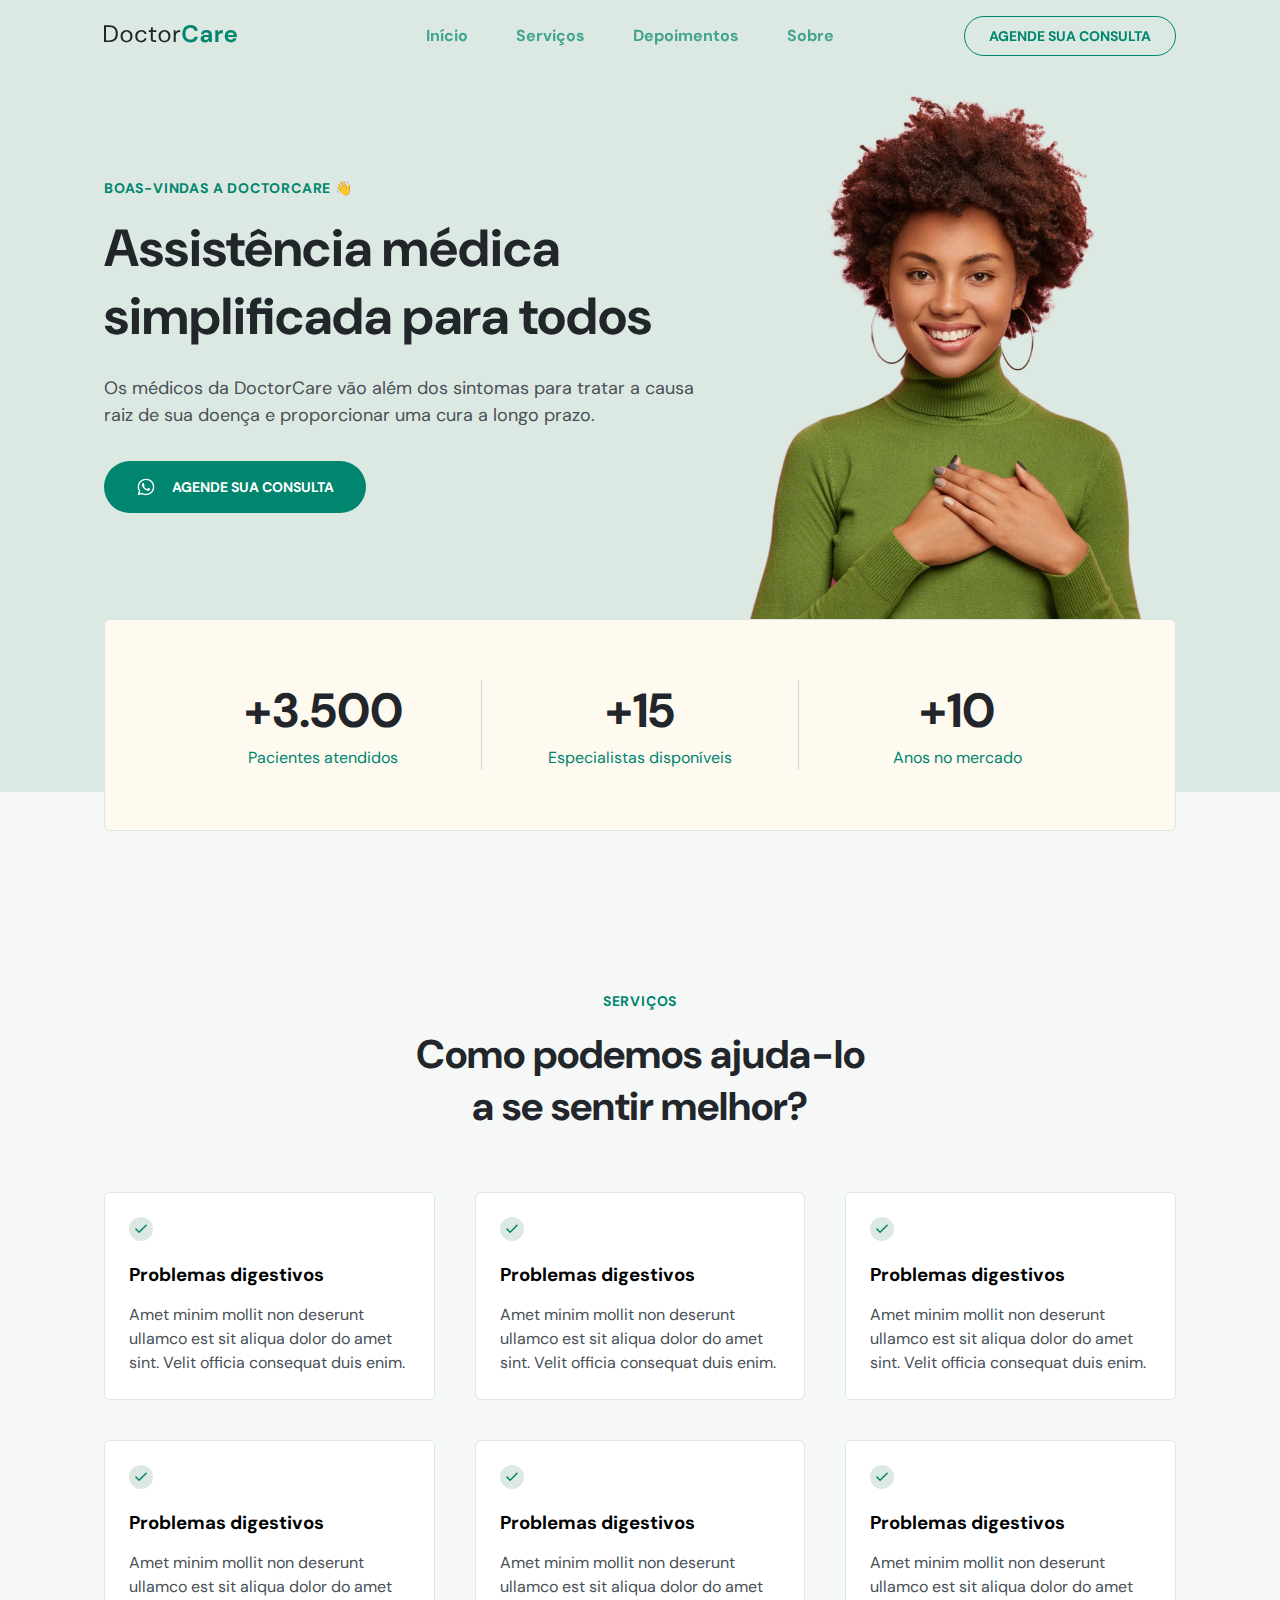
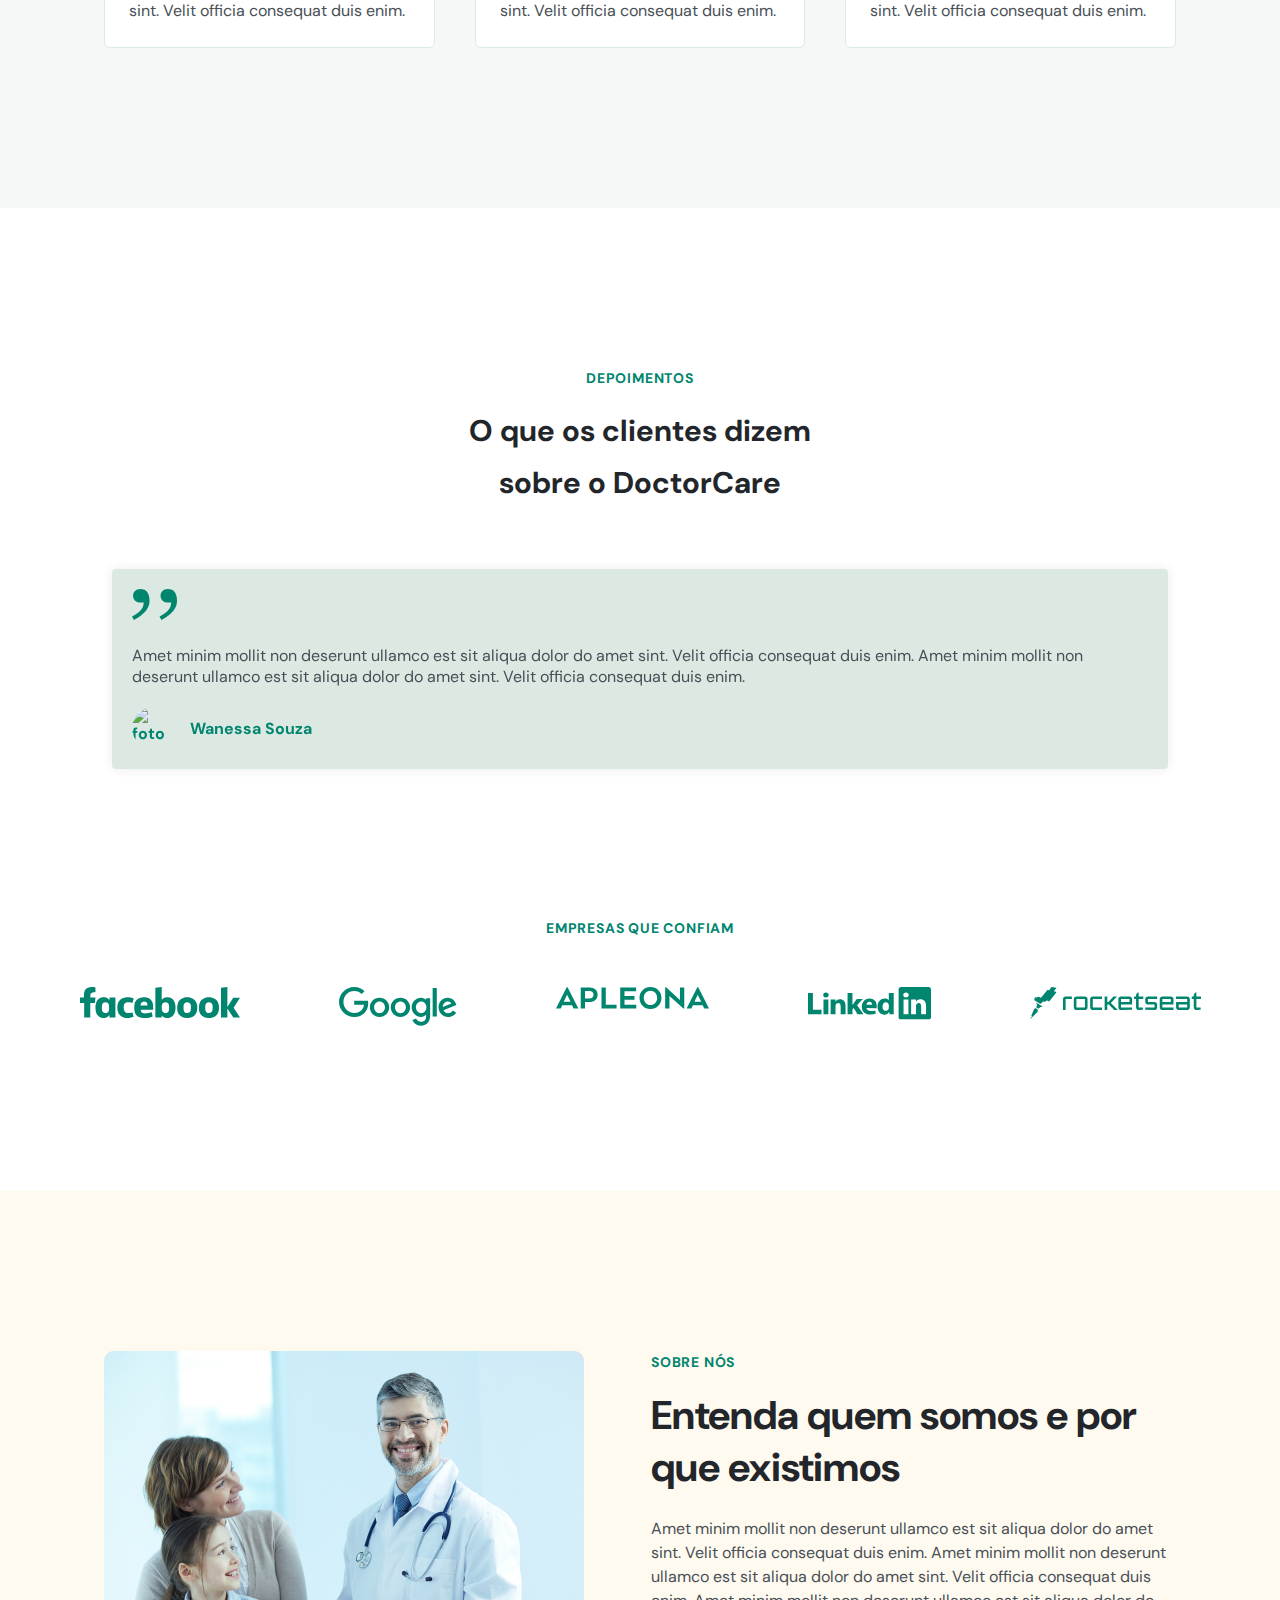
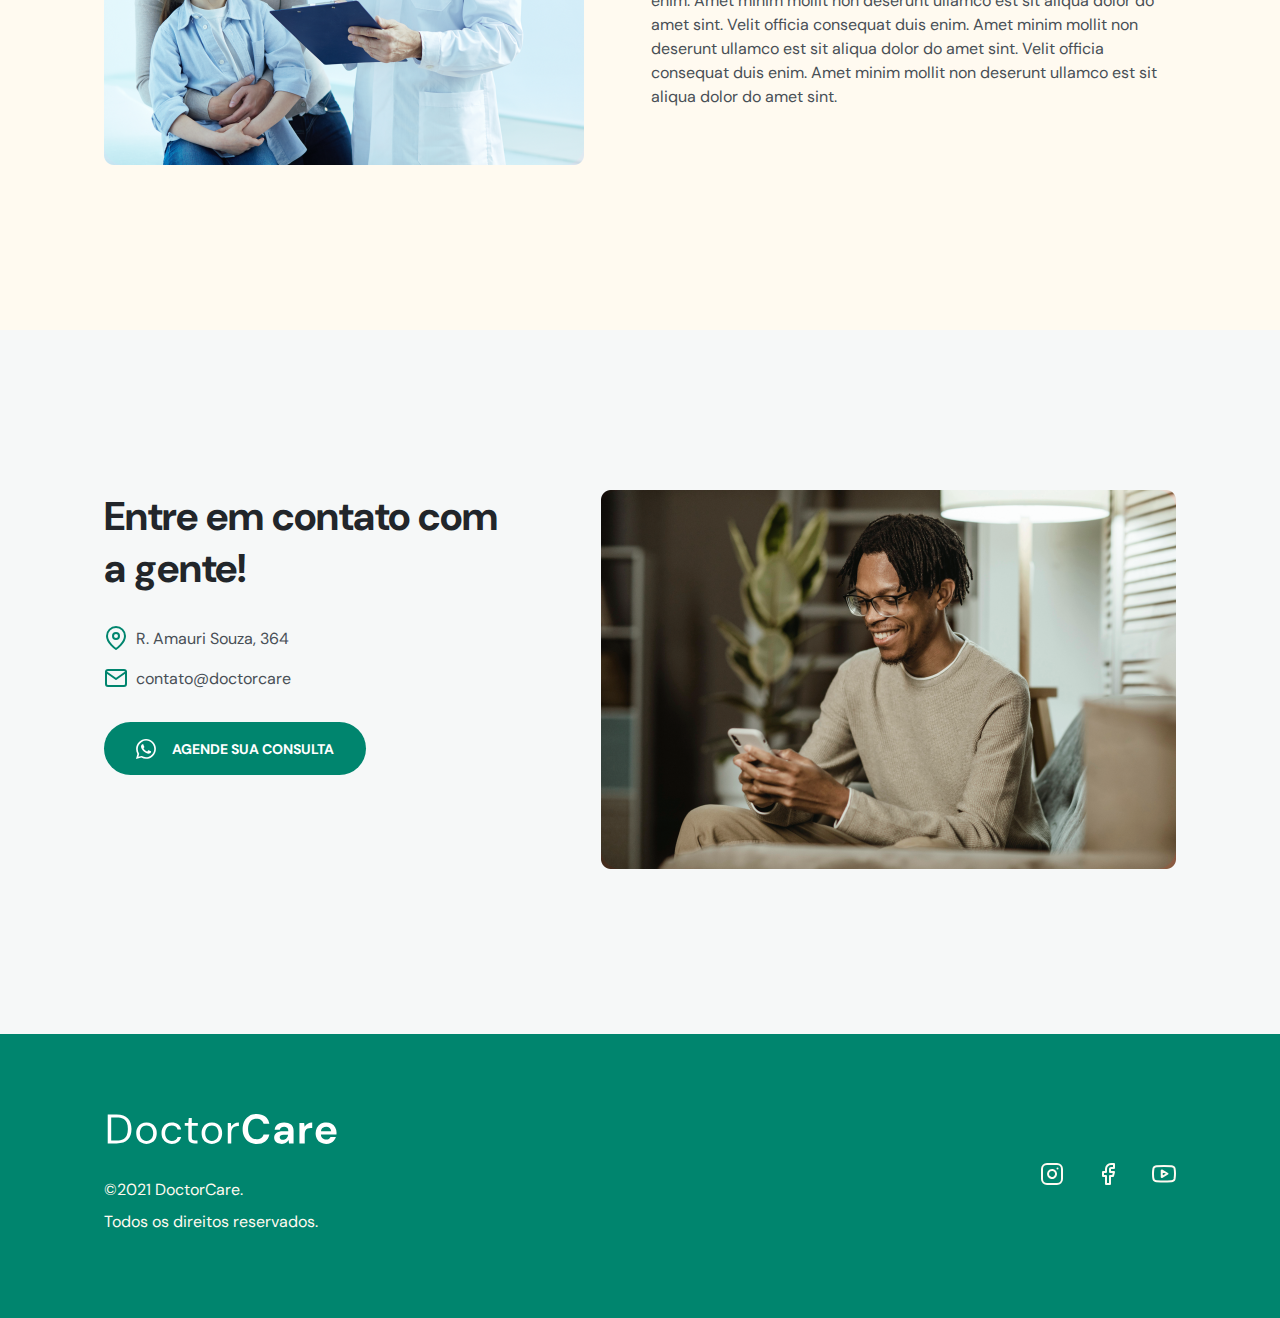
==== commit d9da0331: "corrigindo problemas com slide de testimonials" ====
--- a/index.html
+++ b/index.html
@@ -268,46 +268,7 @@
         </div>
       </div>
     </div>
-  </section>
-  <div class="wrapper-vw"">
-      <section class=" section" id="testimonials">
-    <div class="container swiper">
-      <header>
-        <h4>Nossa clínica</h4>
-        <h2 class="title">
-          Contamos com a melhor estrutura
-          <br>
-          pois você merece o melhor
-        </h2>
-      </header>
-      <div class="testimonials swiper-container">
-        <div class="swiper-wrapper">
-          <div class="testimonial swiper-slide">
-            <blockquote>
-              <img src="assets/centro-cirurgico.jpg" alt="">
-            </blockquote>
-          </div>
-          <div class="testimonial swiper-slide">
-            <blockquote>
-              <img src="assets/cardiologia.jpg" alt="">
-            </blockquote>
-          </div>
-          <div class="testimonial swiper-slide">
-            <blockquote>
-              <img src="assets/ressonancia.jpg" alt="">
-            </blockquote>
-          </div>
-          <div class="testimonial swiper-slide">
-            <blockquote>
-              <img src="assets/recepcao.jpg" alt="">
-            </blockquote>
-          </div>
-        </div>
-        <div class="swiper-pagination"></div>
-      </div>
-    </div>
-    </section>
-  </div>
+  </section> 
   
   <div class="wrapper-vw"">
     <section class=" section" id="testimonials">
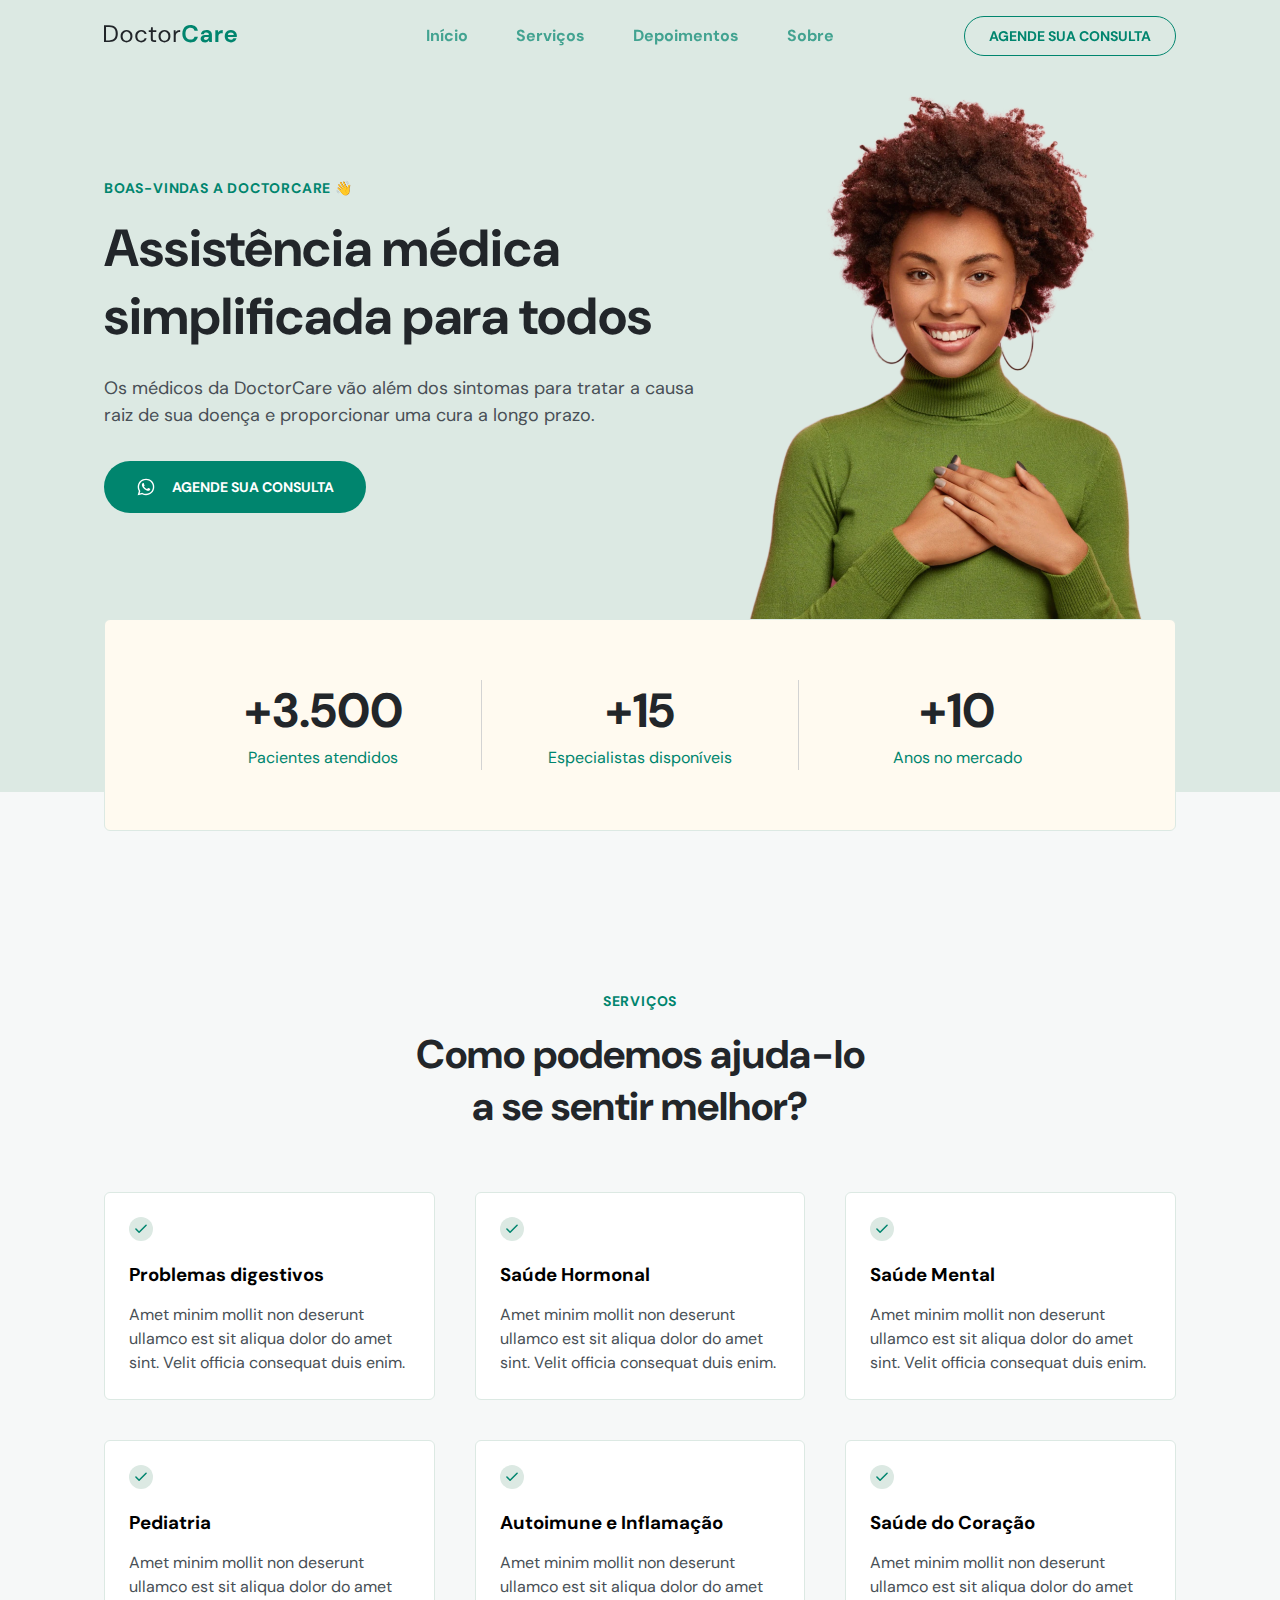
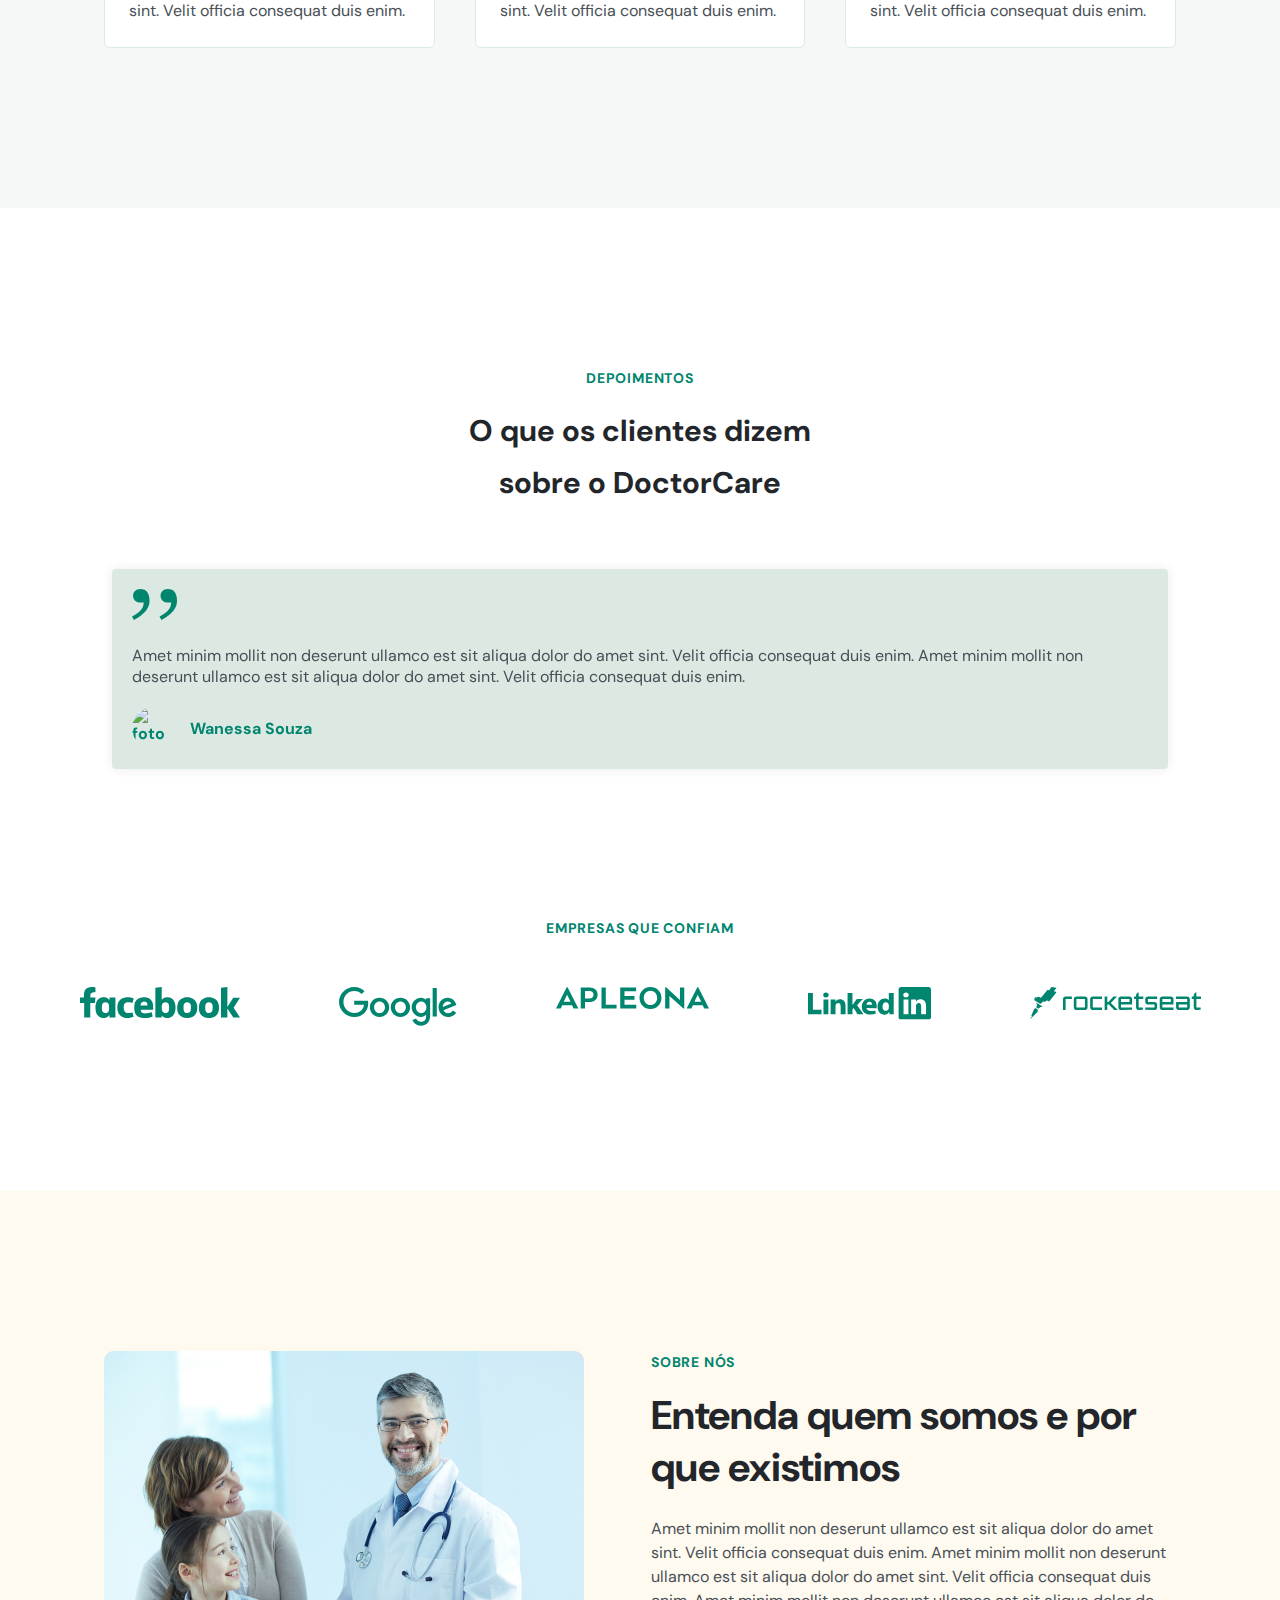
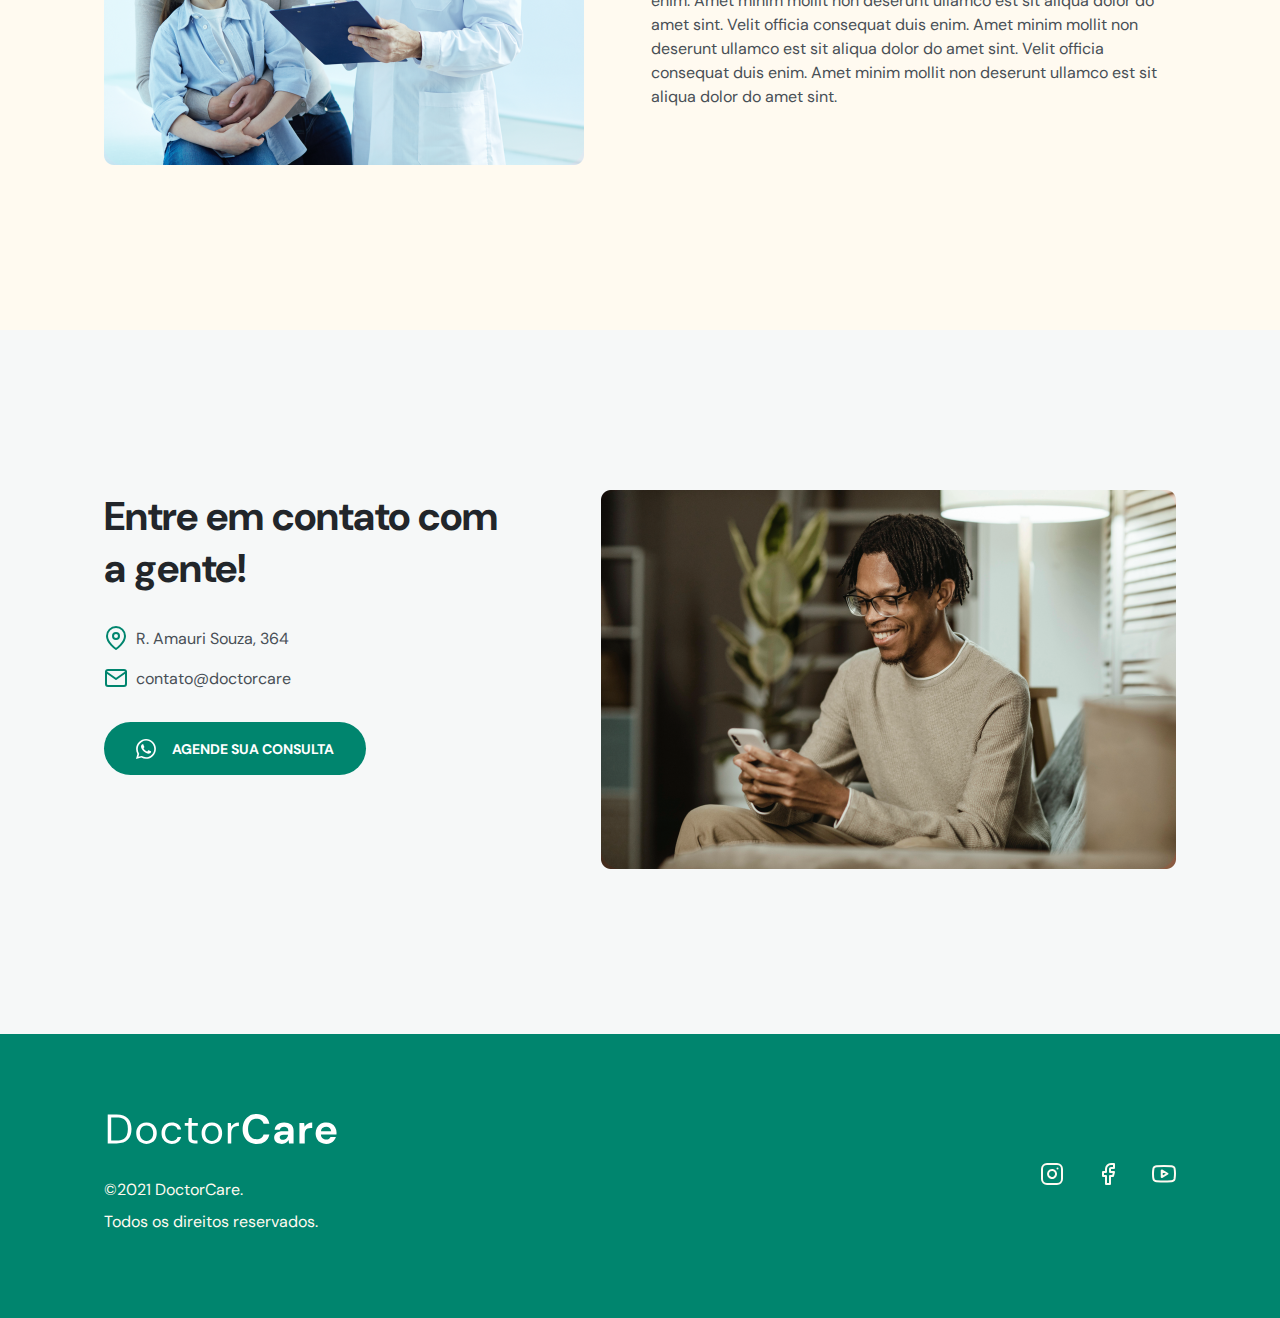
==== commit 1421a31f: "modificando h3 dos cards" ====
--- a/index.html
+++ b/index.html
@@ -201,7 +201,7 @@
                 stroke-linecap="round" stroke-linejoin="round" />
             </svg>
 
-            <h3>Problemas digestivos</h3>
+            <h3>Saúde Hormonal</h3>
             <p>
               Amet minim mollit non deserunt ullamco est sit aliqua dolor do
               amet sint. Velit officia consequat duis enim.
@@ -216,7 +216,7 @@
                 stroke-linecap="round" stroke-linejoin="round" />
             </svg>
 
-            <h3>Problemas digestivos</h3>
+            <h3>Saúde Mental</h3>
             <p>
               Amet minim mollit non deserunt ullamco est sit aliqua dolor do
               amet sint. Velit officia consequat duis enim.
@@ -230,7 +230,7 @@
                 stroke-linecap="round" stroke-linejoin="round" />
             </svg>
 
-            <h3>Problemas digestivos</h3>
+            <h3>Pediatria</h3>
             <p>
               Amet minim mollit non deserunt ullamco est sit aliqua dolor do
               amet sint. Velit officia consequat duis enim.
@@ -244,7 +244,7 @@
                 stroke-linecap="round" stroke-linejoin="round" />
             </svg>
 
-            <h3>Problemas digestivos</h3>
+            <h3>Autoimune e Inflamação</h3>
             <p>
               Amet minim mollit non deserunt ullamco est sit aliqua dolor do
               amet sint. Velit officia consequat duis enim.
@@ -258,7 +258,7 @@
                 stroke-linecap="round" stroke-linejoin="round" />
             </svg>
 
-            <h3>Problemas digestivos</h3>
+            <h3>Saúde do Coração</h3>
             <p>
               Amet minim mollit non deserunt ullamco est sit aliqua dolor do
               amet sint. Velit officia consequat duis enim.
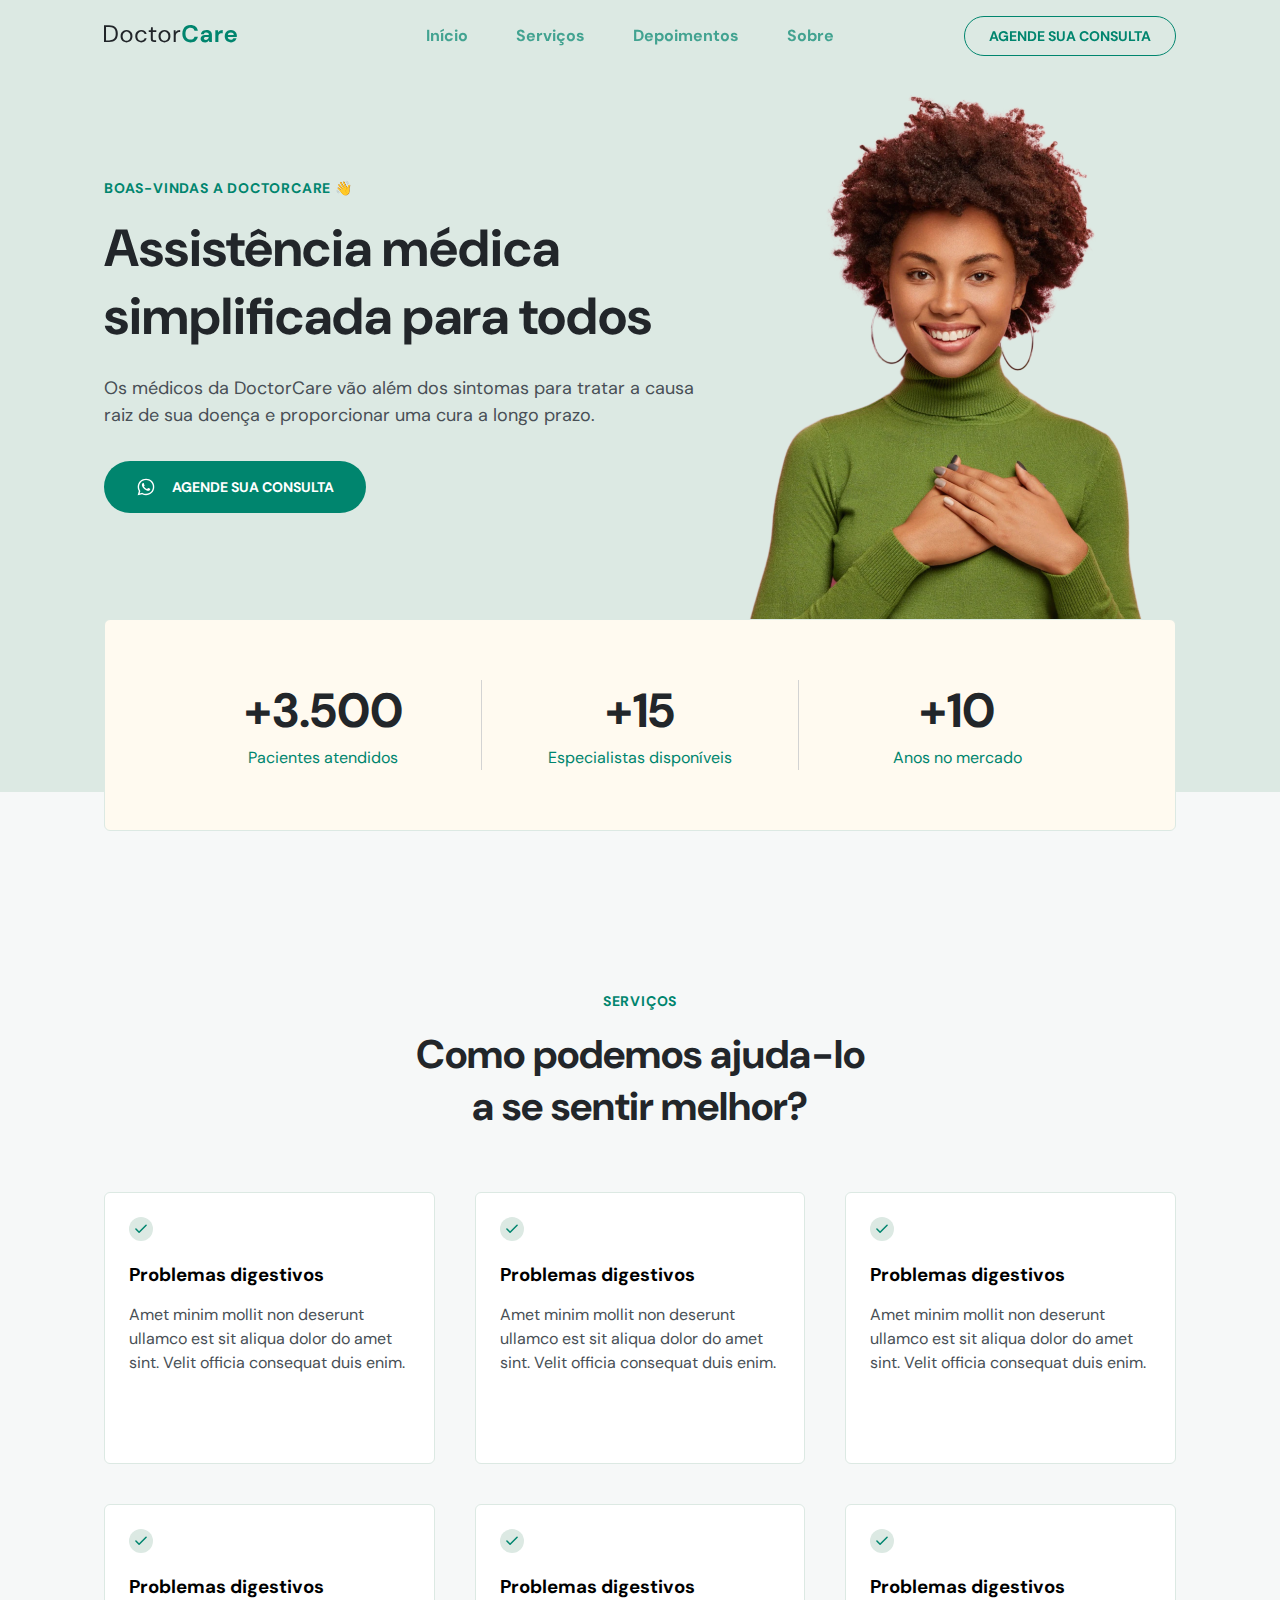
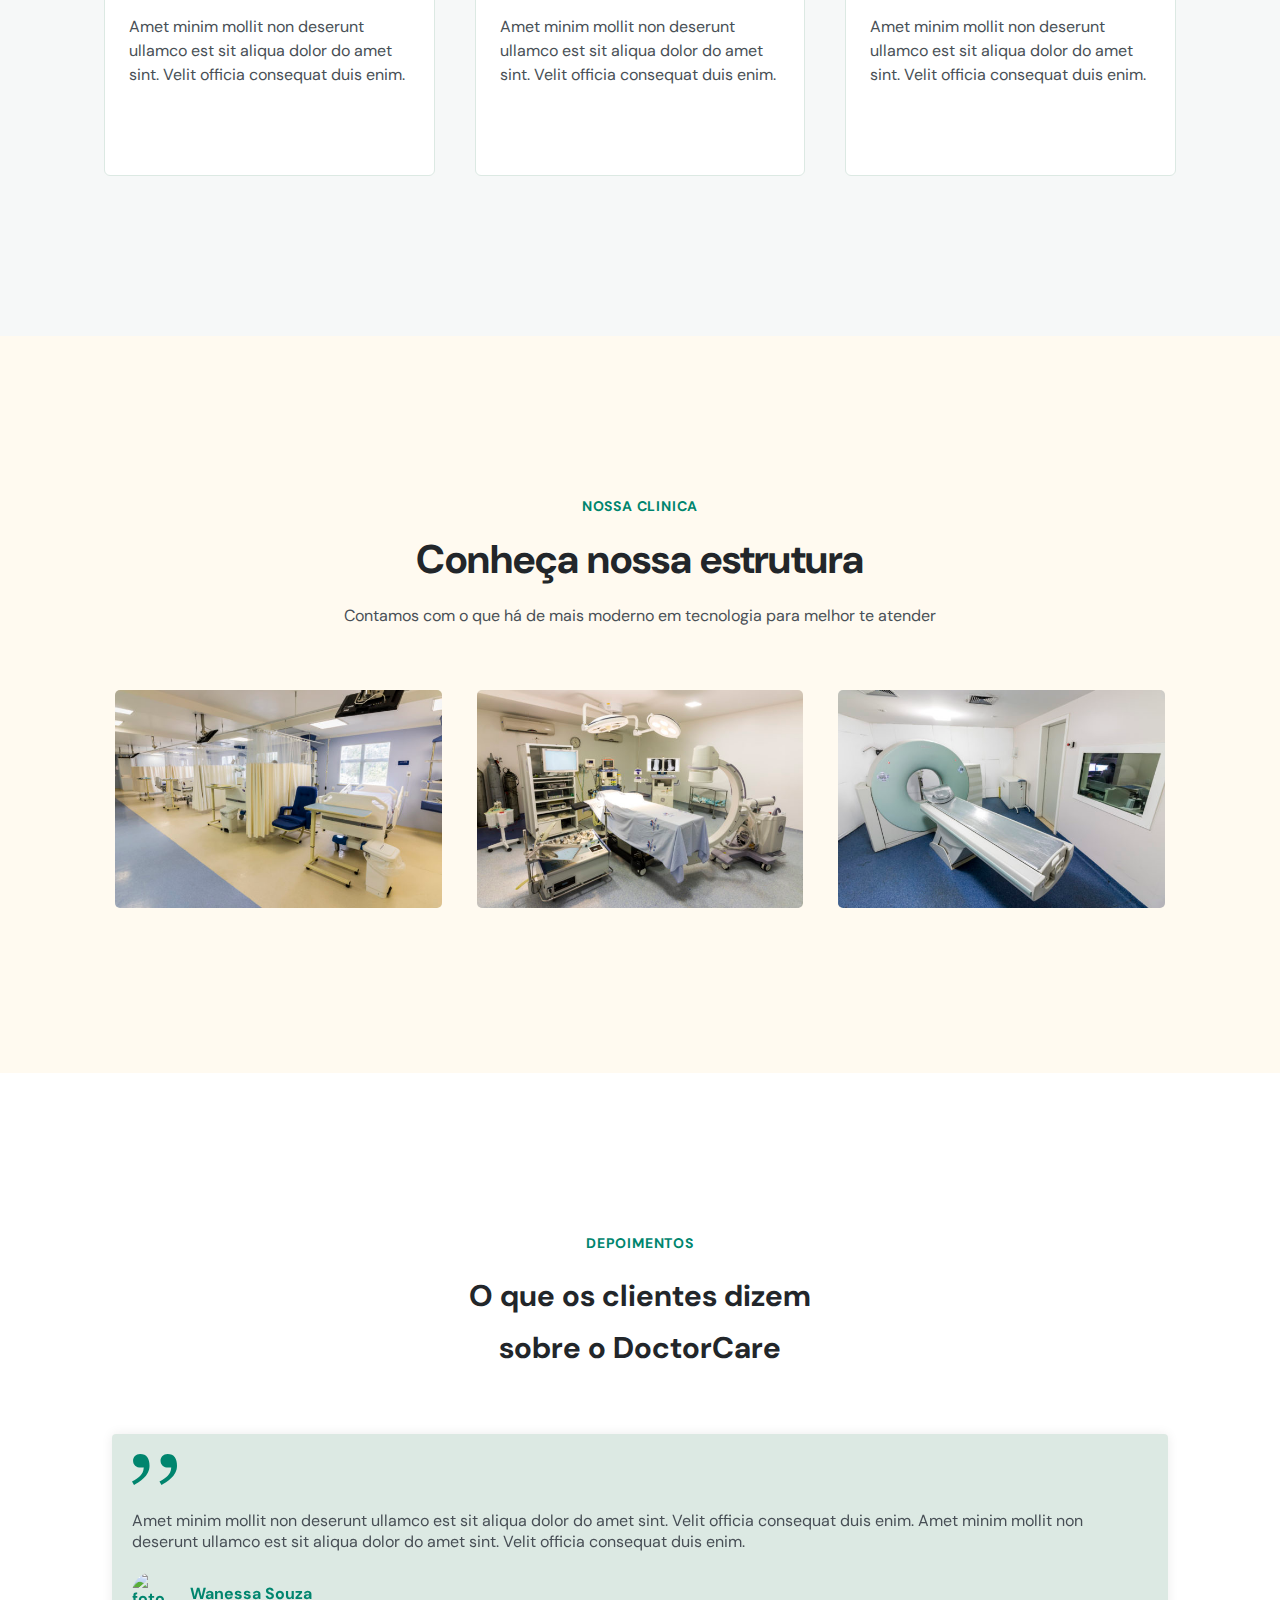
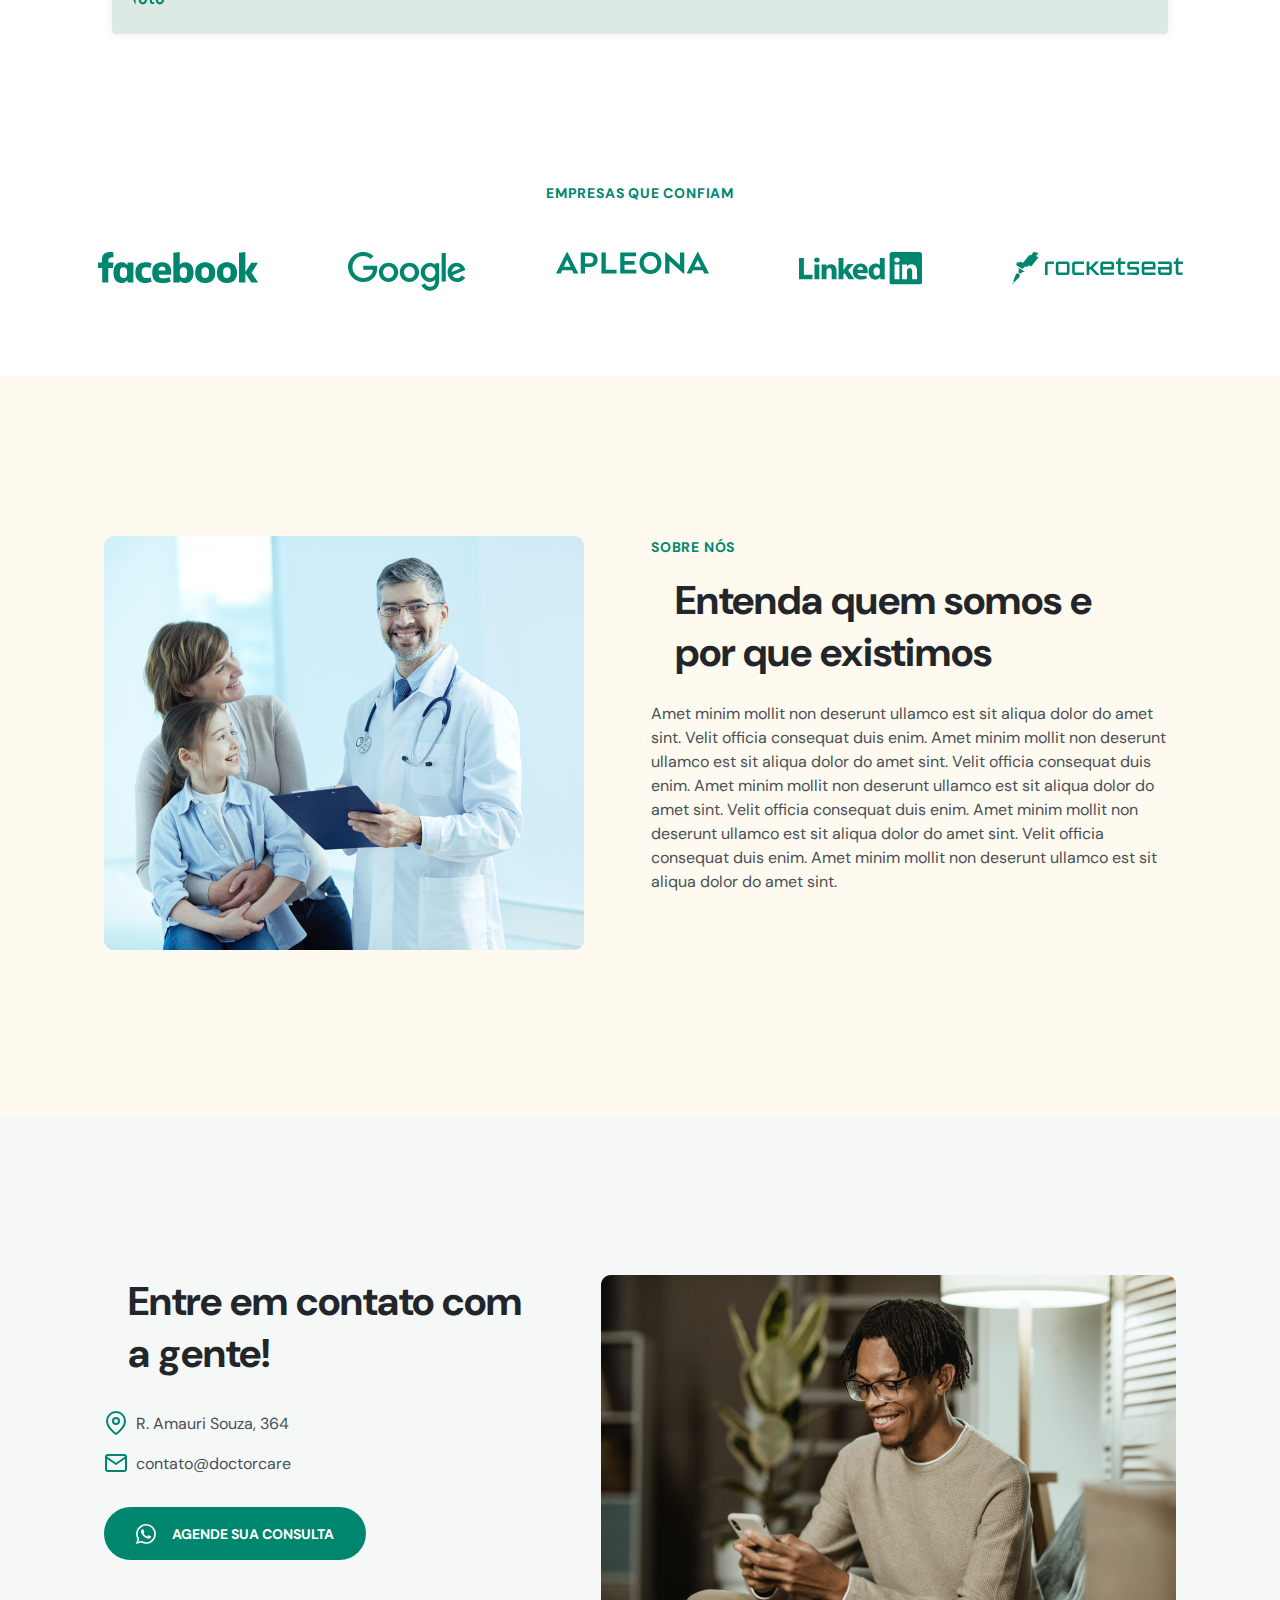
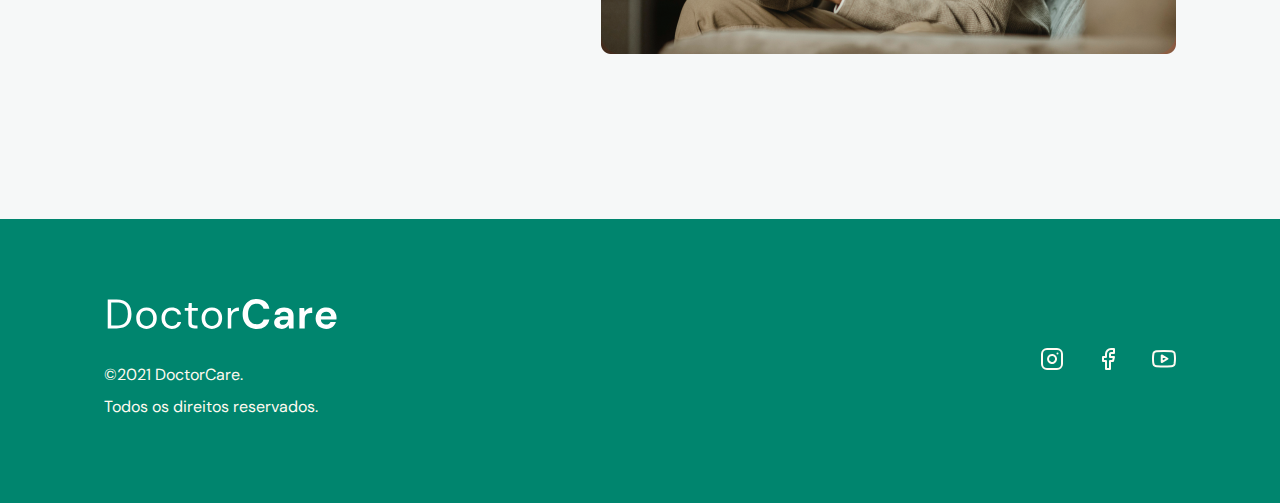
==== commit 620b6e19: "add section de cards-img" ====
--- a/index.html
+++ b/index.html
@@ -201,7 +201,7 @@
                 stroke-linecap="round" stroke-linejoin="round" />
             </svg>
 
-            <h3>Saúde Hormonal</h3>
+            <h3>Problemas digestivos</h3>
             <p>
               Amet minim mollit non deserunt ullamco est sit aliqua dolor do
               amet sint. Velit officia consequat duis enim.
@@ -216,7 +216,7 @@
                 stroke-linecap="round" stroke-linejoin="round" />
             </svg>
 
-            <h3>Saúde Mental</h3>
+            <h3>Problemas digestivos</h3>
             <p>
               Amet minim mollit non deserunt ullamco est sit aliqua dolor do
               amet sint. Velit officia consequat duis enim.
@@ -230,7 +230,7 @@
                 stroke-linecap="round" stroke-linejoin="round" />
             </svg>
 
-            <h3>Pediatria</h3>
+            <h3>Problemas digestivos</h3>
             <p>
               Amet minim mollit non deserunt ullamco est sit aliqua dolor do
               amet sint. Velit officia consequat duis enim.
@@ -244,7 +244,7 @@
                 stroke-linecap="round" stroke-linejoin="round" />
             </svg>
 
-            <h3>Autoimune e Inflamação</h3>
+            <h3>Problemas digestivos</h3>
             <p>
               Amet minim mollit non deserunt ullamco est sit aliqua dolor do
               amet sint. Velit officia consequat duis enim.
@@ -258,7 +258,7 @@
                 stroke-linecap="round" stroke-linejoin="round" />
             </svg>
 
-            <h3>Saúde do Coração</h3>
+            <h3>Problemas digestivos</h3>
             <p>
               Amet minim mollit non deserunt ullamco est sit aliqua dolor do
               amet sint. Velit officia consequat duis enim.
@@ -269,296 +269,330 @@
       </div>
     </div>
   </section> 
-  
-  <div class="wrapper-vw"">
+
+ 
+  <section class="container-img">
+    <header>
+      <h4>nossa clinica</h4>
+      <h2>Conheça nossa estrutura</h2>
+      <p>Contamos com o que há de mais moderno em tecnologia para melhor te atender</p>
+    </header>
+
+    <div class="content-img">
+      <div class="cards-img">
+        <div class="card-img">
+         <img src="assets/uti.jpg" alt="">           
+        </div>    
+        <div class="card-img">
+          <img src="assets/centro-cirurgico.jpg" alt="">           
+         </div>  
+         <div class="card-img">
+          <img src="assets/ressonancia.jpg" alt="">           
+         </div>                
+      </div>
+    </div>
+  </section>
+ 
+
+  <div class="wrapper-vw">
     <section class=" section" id="testimonials">
-    <div class="container swiper">
-      <header>
-        <h4>Depoimentos</h4>
-        <h2 class="title">
-          O que os clientes dizem
-          <br>
-          sobre o DoctorCare
-        </h2>
-      </header>
-      <div class="testimonials swiper-container">
-        <div class="swiper-wrapper">
-          <div class="testimonial swiper-slide">
-            <blockquote>
-              <svg width="45" height="31" viewBox="0 0 45 31" fill="none" xmlns="http://www.w3.org/2000/svg">
-                <path
-                  d="M17.5263 11.7111C17.5263 14.237 16.9539 16.5525 15.8092 18.6574C14.7039 20.7241 13.3618 22.5228 11.7829 24.0537C10.2039 25.6228 8.4671 27.0389 6.57237 28.3019C4.67763 29.5265 3.15789 30.4259 2.01316 31L0 27.613C1.61842 26.6944 3.15789 25.7568 4.61842 24.8C6.11842 23.8049 7.26316 22.8673 8.05263 21.987C9.11842 20.8389 9.9671 19.6525 10.5987 18.4278C11.2303 17.1648 11.625 15.5191 11.7829 13.4907H8.94079C6.45395 13.4907 4.51974 12.8784 3.13816 11.6537C1.75658 10.429 1.06579 8.72593 1.06579 6.54444C1.06579 4.97531 1.69737 3.50185 2.96053 2.12407C4.22368 0.708025 5.94079 0 8.11184 0C11.4671 0 13.875 1.09074 15.3355 3.27222C16.7961 5.41543 17.5263 8.2284 17.5263 11.7111Z"
-                  fill="#5F3DC4" />
-                <path
-                  d="M45 11.7111C45 14.237 44.4276 16.5525 43.2829 18.6574C42.1776 20.7241 40.8355 22.5228 39.2566 24.0537C37.6776 25.6228 35.9408 27.0389 34.0461 28.3019C32.1513 29.5265 30.6316 30.4259 29.4868 31L27.4737 27.613C29.0921 26.6944 30.6316 25.7568 32.0921 24.8C33.5921 23.8049 34.7368 22.8673 35.5263 21.987C36.5921 20.8389 37.4408 19.6525 38.0724 18.4278C38.7039 17.1648 39.0987 15.5191 39.2566 13.4907H36.4145C33.9276 13.4907 31.9934 12.8784 30.6118 11.6537C29.2303 10.429 28.5395 8.72593 28.5395 6.54444C28.5395 4.97531 29.1711 3.50185 30.4342 2.12407C31.6974 0.708025 33.4145 0 35.5855 0C38.9408 0 41.3487 1.09074 42.8092 3.27222C44.2697 5.41543 45 8.2284 45 11.7111Z"
-                  fill="#5F3DC4" />
-              </svg>
-              <p>
-                Amet minim mollit non deserunt ullamco est sit aliqua dolor do amet sint. Velit officia consequat duis
-                enim. Amet minim mollit non deserunt ullamco est sit aliqua dolor do amet sint. Velit officia consequat
-                duis enim.
-              </p>
-              <cite>
-                <img src="https://randomuser.me/api/portraits/women/79.jpg"
-                  alt="foto perfil de cliente da clinica doctorcare da sessao de depoimentos">
-                Wanessa Souza
-              </cite>
-            </blockquote>
+      <div class="container swiper">
+        <header>
+          <h4>Depoimentos</h4>
+          <h2 class="title">
+            O que os clientes dizem
+            <br>
+            sobre o DoctorCare
+          </h2>
+        </header>
+        <div class="testimonials swiper-container">
+          <div class="swiper-wrapper">
+            <div class="testimonial swiper-slide">
+              <blockquote>
+                <svg width="45" height="31" viewBox="0 0 45 31" fill="none" xmlns="http://www.w3.org/2000/svg">
+                  <path
+                    d="M17.5263 11.7111C17.5263 14.237 16.9539 16.5525 15.8092 18.6574C14.7039 20.7241 13.3618 22.5228 11.7829 24.0537C10.2039 25.6228 8.4671 27.0389 6.57237 28.3019C4.67763 29.5265 3.15789 30.4259 2.01316 31L0 27.613C1.61842 26.6944 3.15789 25.7568 4.61842 24.8C6.11842 23.8049 7.26316 22.8673 8.05263 21.987C9.11842 20.8389 9.9671 19.6525 10.5987 18.4278C11.2303 17.1648 11.625 15.5191 11.7829 13.4907H8.94079C6.45395 13.4907 4.51974 12.8784 3.13816 11.6537C1.75658 10.429 1.06579 8.72593 1.06579 6.54444C1.06579 4.97531 1.69737 3.50185 2.96053 2.12407C4.22368 0.708025 5.94079 0 8.11184 0C11.4671 0 13.875 1.09074 15.3355 3.27222C16.7961 5.41543 17.5263 8.2284 17.5263 11.7111Z"
+                    fill="#5F3DC4" />
+                  <path
+                    d="M45 11.7111C45 14.237 44.4276 16.5525 43.2829 18.6574C42.1776 20.7241 40.8355 22.5228 39.2566 24.0537C37.6776 25.6228 35.9408 27.0389 34.0461 28.3019C32.1513 29.5265 30.6316 30.4259 29.4868 31L27.4737 27.613C29.0921 26.6944 30.6316 25.7568 32.0921 24.8C33.5921 23.8049 34.7368 22.8673 35.5263 21.987C36.5921 20.8389 37.4408 19.6525 38.0724 18.4278C38.7039 17.1648 39.0987 15.5191 39.2566 13.4907H36.4145C33.9276 13.4907 31.9934 12.8784 30.6118 11.6537C29.2303 10.429 28.5395 8.72593 28.5395 6.54444C28.5395 4.97531 29.1711 3.50185 30.4342 2.12407C31.6974 0.708025 33.4145 0 35.5855 0C38.9408 0 41.3487 1.09074 42.8092 3.27222C44.2697 5.41543 45 8.2284 45 11.7111Z"
+                    fill="#5F3DC4" />
+                </svg>
+                <p>
+                  Amet minim mollit non deserunt ullamco est sit aliqua dolor do amet sint. Velit officia consequat duis
+                  enim. Amet minim mollit non deserunt ullamco est sit aliqua dolor do amet sint. Velit officia
+                  consequat
+                  duis enim.
+                </p>
+                <cite>
+                  <img src="https://randomuser.me/api/portraits/women/79.jpg"
+                    alt="foto perfil de cliente da clinica doctorcare da sessao de depoimentos">
+                  Wanessa Souza
+                </cite>
+              </blockquote>
+            </div>
+
+            <div class="testimonial swiper-slide">
+              <blockquote>
+                <svg width="45" height="31" viewBox="0 0 45 31" fill="none" xmlns="http://www.w3.org/2000/svg">
+                  <path
+                    d="M17.5263 11.7111C17.5263 14.237 16.9539 16.5525 15.8092 18.6574C14.7039 20.7241 13.3618 22.5228 11.7829 24.0537C10.2039 25.6228 8.4671 27.0389 6.57237 28.3019C4.67763 29.5265 3.15789 30.4259 2.01316 31L0 27.613C1.61842 26.6944 3.15789 25.7568 4.61842 24.8C6.11842 23.8049 7.26316 22.8673 8.05263 21.987C9.11842 20.8389 9.9671 19.6525 10.5987 18.4278C11.2303 17.1648 11.625 15.5191 11.7829 13.4907H8.94079C6.45395 13.4907 4.51974 12.8784 3.13816 11.6537C1.75658 10.429 1.06579 8.72593 1.06579 6.54444C1.06579 4.97531 1.69737 3.50185 2.96053 2.12407C4.22368 0.708025 5.94079 0 8.11184 0C11.4671 0 13.875 1.09074 15.3355 3.27222C16.7961 5.41543 17.5263 8.2284 17.5263 11.7111Z"
+                    fill="#5F3DC4" />
+                  <path
+                    d="M45 11.7111C45 14.237 44.4276 16.5525 43.2829 18.6574C42.1776 20.7241 40.8355 22.5228 39.2566 24.0537C37.6776 25.6228 35.9408 27.0389 34.0461 28.3019C32.1513 29.5265 30.6316 30.4259 29.4868 31L27.4737 27.613C29.0921 26.6944 30.6316 25.7568 32.0921 24.8C33.5921 23.8049 34.7368 22.8673 35.5263 21.987C36.5921 20.8389 37.4408 19.6525 38.0724 18.4278C38.7039 17.1648 39.0987 15.5191 39.2566 13.4907H36.4145C33.9276 13.4907 31.9934 12.8784 30.6118 11.6537C29.2303 10.429 28.5395 8.72593 28.5395 6.54444C28.5395 4.97531 29.1711 3.50185 30.4342 2.12407C31.6974 0.708025 33.4145 0 35.5855 0C38.9408 0 41.3487 1.09074 42.8092 3.27222C44.2697 5.41543 45 8.2284 45 11.7111Z"
+                    fill="#5F3DC4" />
+                </svg>
+                <p>
+                  Amet minim mollit non deserunt ullamco est sit aliqua dolor do amet sint. Velit officia consequat duis
+                  enim. Amet minim mollit non deserunt ullamco est sit aliqua dolor do amet sint. Velit officia
+                  consequat
+                  duis enim.
+                </p>
+                <cite>
+                  <img src="assets/antonio.png"
+                    alt="foto perfil de cliente da clinica doctorcare da sessao de depoimentos">
+                  Antonio Almeida
+                </cite>
+              </blockquote>
+            </div>
+
+            <div class="testimonial swiper-slide">
+              <blockquote>
+                <svg width="45" height="31" viewBox="0 0 45 31" fill="none" xmlns="http://www.w3.org/2000/svg">
+                  <path
+                    d="M17.5263 11.7111C17.5263 14.237 16.9539 16.5525 15.8092 18.6574C14.7039 20.7241 13.3618 22.5228 11.7829 24.0537C10.2039 25.6228 8.4671 27.0389 6.57237 28.3019C4.67763 29.5265 3.15789 30.4259 2.01316 31L0 27.613C1.61842 26.6944 3.15789 25.7568 4.61842 24.8C6.11842 23.8049 7.26316 22.8673 8.05263 21.987C9.11842 20.8389 9.9671 19.6525 10.5987 18.4278C11.2303 17.1648 11.625 15.5191 11.7829 13.4907H8.94079C6.45395 13.4907 4.51974 12.8784 3.13816 11.6537C1.75658 10.429 1.06579 8.72593 1.06579 6.54444C1.06579 4.97531 1.69737 3.50185 2.96053 2.12407C4.22368 0.708025 5.94079 0 8.11184 0C11.4671 0 13.875 1.09074 15.3355 3.27222C16.7961 5.41543 17.5263 8.2284 17.5263 11.7111Z"
+                    fill="#5F3DC4" />
+                  <path
+                    d="M45 11.7111C45 14.237 44.4276 16.5525 43.2829 18.6574C42.1776 20.7241 40.8355 22.5228 39.2566 24.0537C37.6776 25.6228 35.9408 27.0389 34.0461 28.3019C32.1513 29.5265 30.6316 30.4259 29.4868 31L27.4737 27.613C29.0921 26.6944 30.6316 25.7568 32.0921 24.8C33.5921 23.8049 34.7368 22.8673 35.5263 21.987C36.5921 20.8389 37.4408 19.6525 38.0724 18.4278C38.7039 17.1648 39.0987 15.5191 39.2566 13.4907H36.4145C33.9276 13.4907 31.9934 12.8784 30.6118 11.6537C29.2303 10.429 28.5395 8.72593 28.5395 6.54444C28.5395 4.97531 29.1711 3.50185 30.4342 2.12407C31.6974 0.708025 33.4145 0 35.5855 0C38.9408 0 41.3487 1.09074 42.8092 3.27222C44.2697 5.41543 45 8.2284 45 11.7111Z"
+                    fill="#5F3DC4" />
+                </svg>
+                <p>
+                  Amet minim mollit non deserunt ullamco est sit aliqua dolor do amet sint. Velit officia consequat duis
+                  enim. Amet minim mollit non deserunt ullamco est sit aliqua dolor do amet sint. Velit officia
+                  consequat
+                  duis enim.
+                </p>
+                <cite>
+                  <img src="assets/heitor.jpeg"
+                    alt="foto perfil de cliente da clinica doctorcare da sessao de depoimentos">
+                  Heitor Arrais
+                </cite>
+              </blockquote>
+            </div>
+
+            <div class="testimonial swiper-slide">
+              <blockquote>
+                <svg width="45" height="31" viewBox="0 0 45 31" fill="none" xmlns="http://www.w3.org/2000/svg">
+                  <path
+                    d="M17.5263 11.7111C17.5263 14.237 16.9539 16.5525 15.8092 18.6574C14.7039 20.7241 13.3618 22.5228 11.7829 24.0537C10.2039 25.6228 8.4671 27.0389 6.57237 28.3019C4.67763 29.5265 3.15789 30.4259 2.01316 31L0 27.613C1.61842 26.6944 3.15789 25.7568 4.61842 24.8C6.11842 23.8049 7.26316 22.8673 8.05263 21.987C9.11842 20.8389 9.9671 19.6525 10.5987 18.4278C11.2303 17.1648 11.625 15.5191 11.7829 13.4907H8.94079C6.45395 13.4907 4.51974 12.8784 3.13816 11.6537C1.75658 10.429 1.06579 8.72593 1.06579 6.54444C1.06579 4.97531 1.69737 3.50185 2.96053 2.12407C4.22368 0.708025 5.94079 0 8.11184 0C11.4671 0 13.875 1.09074 15.3355 3.27222C16.7961 5.41543 17.5263 8.2284 17.5263 11.7111Z"
+                    fill="#5F3DC4" />
+                  <path
+                    d="M45 11.7111C45 14.237 44.4276 16.5525 43.2829 18.6574C42.1776 20.7241 40.8355 22.5228 39.2566 24.0537C37.6776 25.6228 35.9408 27.0389 34.0461 28.3019C32.1513 29.5265 30.6316 30.4259 29.4868 31L27.4737 27.613C29.0921 26.6944 30.6316 25.7568 32.0921 24.8C33.5921 23.8049 34.7368 22.8673 35.5263 21.987C36.5921 20.8389 37.4408 19.6525 38.0724 18.4278C38.7039 17.1648 39.0987 15.5191 39.2566 13.4907H36.4145C33.9276 13.4907 31.9934 12.8784 30.6118 11.6537C29.2303 10.429 28.5395 8.72593 28.5395 6.54444C28.5395 4.97531 29.1711 3.50185 30.4342 2.12407C31.6974 0.708025 33.4145 0 35.5855 0C38.9408 0 41.3487 1.09074 42.8092 3.27222C44.2697 5.41543 45 8.2284 45 11.7111Z"
+                    fill="#5F3DC4" />
+                </svg>
+                <p>
+                  Amet minim mollit non deserunt ullamco est sit aliqua dolor do amet sint. Velit officia consequat duis
+                  enim. Amet minim mollit non deserunt ullamco est sit aliqua dolor do amet sint. Velit officia
+                  consequat
+                  duis enim.
+                </p>
+                <cite>
+                  <img src="https://randomuser.me/api/portraits/women/3.jpg" alt="">
+                  Cristina Ferreira
+                </cite>
+              </blockquote>
+            </div>
+
+            <div class="testimonial swiper-slide">
+              <blockquote>
+                <svg width="45" height="31" viewBox="0 0 45 31" fill="none" xmlns="http://www.w3.org/2000/svg">
+                  <path
+                    d="M17.5263 11.7111C17.5263 14.237 16.9539 16.5525 15.8092 18.6574C14.7039 20.7241 13.3618 22.5228 11.7829 24.0537C10.2039 25.6228 8.4671 27.0389 6.57237 28.3019C4.67763 29.5265 3.15789 30.4259 2.01316 31L0 27.613C1.61842 26.6944 3.15789 25.7568 4.61842 24.8C6.11842 23.8049 7.26316 22.8673 8.05263 21.987C9.11842 20.8389 9.9671 19.6525 10.5987 18.4278C11.2303 17.1648 11.625 15.5191 11.7829 13.4907H8.94079C6.45395 13.4907 4.51974 12.8784 3.13816 11.6537C1.75658 10.429 1.06579 8.72593 1.06579 6.54444C1.06579 4.97531 1.69737 3.50185 2.96053 2.12407C4.22368 0.708025 5.94079 0 8.11184 0C11.4671 0 13.875 1.09074 15.3355 3.27222C16.7961 5.41543 17.5263 8.2284 17.5263 11.7111Z"
+                    fill="#5F3DC4" />
+                  <path
+                    d="M45 11.7111C45 14.237 44.4276 16.5525 43.2829 18.6574C42.1776 20.7241 40.8355 22.5228 39.2566 24.0537C37.6776 25.6228 35.9408 27.0389 34.0461 28.3019C32.1513 29.5265 30.6316 30.4259 29.4868 31L27.4737 27.613C29.0921 26.6944 30.6316 25.7568 32.0921 24.8C33.5921 23.8049 34.7368 22.8673 35.5263 21.987C36.5921 20.8389 37.4408 19.6525 38.0724 18.4278C38.7039 17.1648 39.0987 15.5191 39.2566 13.4907H36.4145C33.9276 13.4907 31.9934 12.8784 30.6118 11.6537C29.2303 10.429 28.5395 8.72593 28.5395 6.54444C28.5395 4.97531 29.1711 3.50185 30.4342 2.12407C31.6974 0.708025 33.4145 0 35.5855 0C38.9408 0 41.3487 1.09074 42.8092 3.27222C44.2697 5.41543 45 8.2284 45 11.7111Z"
+                    fill="#5F3DC4" />
+                </svg>
+                <p>
+                  Amet minim mollit non deserunt ullamco est sit aliqua dolor do amet sint. Velit officia consequat duis
+                  enim. Amet minim mollit non deserunt ullamco est sit aliqua dolor do amet sint. Velit officia
+                  consequat
+                  duis enim.
+                </p>
+                <cite>
+                  <img src="https://randomuser.me/api/portraits/women/86.jpg"
+                    alt="foto perfil de cliente da clinica doctorcare da sessao de depoimentos">
+                  Claudilene Santos
+                </cite>
+              </blockquote>
+            </div>
+
+            <div class="testimonial swiper-slide">
+              <blockquote>
+                <svg width="45" height="31" viewBox="0 0 45 31" fill="none" xmlns="http://www.w3.org/2000/svg">
+                  <path
+                    d="M17.5263 11.7111C17.5263 14.237 16.9539 16.5525 15.8092 18.6574C14.7039 20.7241 13.3618 22.5228 11.7829 24.0537C10.2039 25.6228 8.4671 27.0389 6.57237 28.3019C4.67763 29.5265 3.15789 30.4259 2.01316 31L0 27.613C1.61842 26.6944 3.15789 25.7568 4.61842 24.8C6.11842 23.8049 7.26316 22.8673 8.05263 21.987C9.11842 20.8389 9.9671 19.6525 10.5987 18.4278C11.2303 17.1648 11.625 15.5191 11.7829 13.4907H8.94079C6.45395 13.4907 4.51974 12.8784 3.13816 11.6537C1.75658 10.429 1.06579 8.72593 1.06579 6.54444C1.06579 4.97531 1.69737 3.50185 2.96053 2.12407C4.22368 0.708025 5.94079 0 8.11184 0C11.4671 0 13.875 1.09074 15.3355 3.27222C16.7961 5.41543 17.5263 8.2284 17.5263 11.7111Z"
+                    fill="#5F3DC4" />
+                  <path
+                    d="M45 11.7111C45 14.237 44.4276 16.5525 43.2829 18.6574C42.1776 20.7241 40.8355 22.5228 39.2566 24.0537C37.6776 25.6228 35.9408 27.0389 34.0461 28.3019C32.1513 29.5265 30.6316 30.4259 29.4868 31L27.4737 27.613C29.0921 26.6944 30.6316 25.7568 32.0921 24.8C33.5921 23.8049 34.7368 22.8673 35.5263 21.987C36.5921 20.8389 37.4408 19.6525 38.0724 18.4278C38.7039 17.1648 39.0987 15.5191 39.2566 13.4907H36.4145C33.9276 13.4907 31.9934 12.8784 30.6118 11.6537C29.2303 10.429 28.5395 8.72593 28.5395 6.54444C28.5395 4.97531 29.1711 3.50185 30.4342 2.12407C31.6974 0.708025 33.4145 0 35.5855 0C38.9408 0 41.3487 1.09074 42.8092 3.27222C44.2697 5.41543 45 8.2284 45 11.7111Z"
+                    fill="#5F3DC4" />
+                </svg>
+                <p>
+                  Amet minim mollit non deserunt ullamco est sit aliqua dolor do amet sint. Velit officia consequat duis
+                  enim. Amet minim mollit non deserunt ullamco est sit aliqua dolor do amet sint. Velit officia
+                  consequat
+                  duis enim.
+                </p>
+                <cite>
+                  <img src="https://randomuser.me/api/portraits/men/76.jpg"
+                    alt="foto perfil de cliente da clinica doctorcare da sessao de depoimentos">
+                  Alexandre Pascal
+                </cite>
+              </blockquote>
+            </div>
+
+            <div class="testimonial swiper-slide">
+              <blockquote>
+                <svg width="45" height="31" viewBox="0 0 45 31" fill="none" xmlns="http://www.w3.org/2000/svg">
+                  <path
+                    d="M17.5263 11.7111C17.5263 14.237 16.9539 16.5525 15.8092 18.6574C14.7039 20.7241 13.3618 22.5228 11.7829 24.0537C10.2039 25.6228 8.4671 27.0389 6.57237 28.3019C4.67763 29.5265 3.15789 30.4259 2.01316 31L0 27.613C1.61842 26.6944 3.15789 25.7568 4.61842 24.8C6.11842 23.8049 7.26316 22.8673 8.05263 21.987C9.11842 20.8389 9.9671 19.6525 10.5987 18.4278C11.2303 17.1648 11.625 15.5191 11.7829 13.4907H8.94079C6.45395 13.4907 4.51974 12.8784 3.13816 11.6537C1.75658 10.429 1.06579 8.72593 1.06579 6.54444C1.06579 4.97531 1.69737 3.50185 2.96053 2.12407C4.22368 0.708025 5.94079 0 8.11184 0C11.4671 0 13.875 1.09074 15.3355 3.27222C16.7961 5.41543 17.5263 8.2284 17.5263 11.7111Z"
+                    fill="#5F3DC4" />
+                  <path
+                    d="M45 11.7111C45 14.237 44.4276 16.5525 43.2829 18.6574C42.1776 20.7241 40.8355 22.5228 39.2566 24.0537C37.6776 25.6228 35.9408 27.0389 34.0461 28.3019C32.1513 29.5265 30.6316 30.4259 29.4868 31L27.4737 27.613C29.0921 26.6944 30.6316 25.7568 32.0921 24.8C33.5921 23.8049 34.7368 22.8673 35.5263 21.987C36.5921 20.8389 37.4408 19.6525 38.0724 18.4278C38.7039 17.1648 39.0987 15.5191 39.2566 13.4907H36.4145C33.9276 13.4907 31.9934 12.8784 30.6118 11.6537C29.2303 10.429 28.5395 8.72593 28.5395 6.54444C28.5395 4.97531 29.1711 3.50185 30.4342 2.12407C31.6974 0.708025 33.4145 0 35.5855 0C38.9408 0 41.3487 1.09074 42.8092 3.27222C44.2697 5.41543 45 8.2284 45 11.7111Z"
+                    fill="#5F3DC4" />
+                </svg>
+                <p>
+                  Amet minim mollit non deserunt ullamco est sit aliqua dolor do amet sint. Velit officia consequat duis
+                  enim. Amet minim mollit non deserunt ullamco est sit aliqua dolor do amet sint. Velit officia
+                  consequat
+                  duis enim.
+                </p>
+                <cite>
+                  <img src="https://randomuser.me/api/portraits/men/66.jpg"
+                    alt="foto perfil de cliente da clinica doctorcare da sessao de depoimentos">
+                  Claudio Ferrais
+                </cite>
+              </blockquote>
+            </div>
+
           </div>
-
-          <div class="testimonial swiper-slide">
-            <blockquote>
-              <svg width="45" height="31" viewBox="0 0 45 31" fill="none" xmlns="http://www.w3.org/2000/svg">
-                <path
-                  d="M17.5263 11.7111C17.5263 14.237 16.9539 16.5525 15.8092 18.6574C14.7039 20.7241 13.3618 22.5228 11.7829 24.0537C10.2039 25.6228 8.4671 27.0389 6.57237 28.3019C4.67763 29.5265 3.15789 30.4259 2.01316 31L0 27.613C1.61842 26.6944 3.15789 25.7568 4.61842 24.8C6.11842 23.8049 7.26316 22.8673 8.05263 21.987C9.11842 20.8389 9.9671 19.6525 10.5987 18.4278C11.2303 17.1648 11.625 15.5191 11.7829 13.4907H8.94079C6.45395 13.4907 4.51974 12.8784 3.13816 11.6537C1.75658 10.429 1.06579 8.72593 1.06579 6.54444C1.06579 4.97531 1.69737 3.50185 2.96053 2.12407C4.22368 0.708025 5.94079 0 8.11184 0C11.4671 0 13.875 1.09074 15.3355 3.27222C16.7961 5.41543 17.5263 8.2284 17.5263 11.7111Z"
-                  fill="#5F3DC4" />
-                <path
-                  d="M45 11.7111C45 14.237 44.4276 16.5525 43.2829 18.6574C42.1776 20.7241 40.8355 22.5228 39.2566 24.0537C37.6776 25.6228 35.9408 27.0389 34.0461 28.3019C32.1513 29.5265 30.6316 30.4259 29.4868 31L27.4737 27.613C29.0921 26.6944 30.6316 25.7568 32.0921 24.8C33.5921 23.8049 34.7368 22.8673 35.5263 21.987C36.5921 20.8389 37.4408 19.6525 38.0724 18.4278C38.7039 17.1648 39.0987 15.5191 39.2566 13.4907H36.4145C33.9276 13.4907 31.9934 12.8784 30.6118 11.6537C29.2303 10.429 28.5395 8.72593 28.5395 6.54444C28.5395 4.97531 29.1711 3.50185 30.4342 2.12407C31.6974 0.708025 33.4145 0 35.5855 0C38.9408 0 41.3487 1.09074 42.8092 3.27222C44.2697 5.41543 45 8.2284 45 11.7111Z"
-                  fill="#5F3DC4" />
-              </svg>
-              <p>
-                Amet minim mollit non deserunt ullamco est sit aliqua dolor do amet sint. Velit officia consequat duis
-                enim. Amet minim mollit non deserunt ullamco est sit aliqua dolor do amet sint. Velit officia consequat
-                duis enim.
-              </p>
-              <cite>
-                <img src="assets/antonio.png"
-                  alt="foto perfil de cliente da clinica doctorcare da sessao de depoimentos">
-                Antonio Almeida
-              </cite>
-            </blockquote>
-          </div>
-
-          <div class="testimonial swiper-slide">
-            <blockquote>
-              <svg width="45" height="31" viewBox="0 0 45 31" fill="none" xmlns="http://www.w3.org/2000/svg">
-                <path
-                  d="M17.5263 11.7111C17.5263 14.237 16.9539 16.5525 15.8092 18.6574C14.7039 20.7241 13.3618 22.5228 11.7829 24.0537C10.2039 25.6228 8.4671 27.0389 6.57237 28.3019C4.67763 29.5265 3.15789 30.4259 2.01316 31L0 27.613C1.61842 26.6944 3.15789 25.7568 4.61842 24.8C6.11842 23.8049 7.26316 22.8673 8.05263 21.987C9.11842 20.8389 9.9671 19.6525 10.5987 18.4278C11.2303 17.1648 11.625 15.5191 11.7829 13.4907H8.94079C6.45395 13.4907 4.51974 12.8784 3.13816 11.6537C1.75658 10.429 1.06579 8.72593 1.06579 6.54444C1.06579 4.97531 1.69737 3.50185 2.96053 2.12407C4.22368 0.708025 5.94079 0 8.11184 0C11.4671 0 13.875 1.09074 15.3355 3.27222C16.7961 5.41543 17.5263 8.2284 17.5263 11.7111Z"
-                  fill="#5F3DC4" />
-                <path
-                  d="M45 11.7111C45 14.237 44.4276 16.5525 43.2829 18.6574C42.1776 20.7241 40.8355 22.5228 39.2566 24.0537C37.6776 25.6228 35.9408 27.0389 34.0461 28.3019C32.1513 29.5265 30.6316 30.4259 29.4868 31L27.4737 27.613C29.0921 26.6944 30.6316 25.7568 32.0921 24.8C33.5921 23.8049 34.7368 22.8673 35.5263 21.987C36.5921 20.8389 37.4408 19.6525 38.0724 18.4278C38.7039 17.1648 39.0987 15.5191 39.2566 13.4907H36.4145C33.9276 13.4907 31.9934 12.8784 30.6118 11.6537C29.2303 10.429 28.5395 8.72593 28.5395 6.54444C28.5395 4.97531 29.1711 3.50185 30.4342 2.12407C31.6974 0.708025 33.4145 0 35.5855 0C38.9408 0 41.3487 1.09074 42.8092 3.27222C44.2697 5.41543 45 8.2284 45 11.7111Z"
-                  fill="#5F3DC4" />
-              </svg>
-              <p>
-                Amet minim mollit non deserunt ullamco est sit aliqua dolor do amet sint. Velit officia consequat duis
-                enim. Amet minim mollit non deserunt ullamco est sit aliqua dolor do amet sint. Velit officia consequat
-                duis enim.
-              </p>
-              <cite>
-                <img src="assets/heitor.jpeg"
-                  alt="foto perfil de cliente da clinica doctorcare da sessao de depoimentos">
-                Heitor Arrais
-              </cite>
-            </blockquote>
-          </div>
-
-          <div class="testimonial swiper-slide">
-            <blockquote>
-              <svg width="45" height="31" viewBox="0 0 45 31" fill="none" xmlns="http://www.w3.org/2000/svg">
-                <path
-                  d="M17.5263 11.7111C17.5263 14.237 16.9539 16.5525 15.8092 18.6574C14.7039 20.7241 13.3618 22.5228 11.7829 24.0537C10.2039 25.6228 8.4671 27.0389 6.57237 28.3019C4.67763 29.5265 3.15789 30.4259 2.01316 31L0 27.613C1.61842 26.6944 3.15789 25.7568 4.61842 24.8C6.11842 23.8049 7.26316 22.8673 8.05263 21.987C9.11842 20.8389 9.9671 19.6525 10.5987 18.4278C11.2303 17.1648 11.625 15.5191 11.7829 13.4907H8.94079C6.45395 13.4907 4.51974 12.8784 3.13816 11.6537C1.75658 10.429 1.06579 8.72593 1.06579 6.54444C1.06579 4.97531 1.69737 3.50185 2.96053 2.12407C4.22368 0.708025 5.94079 0 8.11184 0C11.4671 0 13.875 1.09074 15.3355 3.27222C16.7961 5.41543 17.5263 8.2284 17.5263 11.7111Z"
-                  fill="#5F3DC4" />
-                <path
-                  d="M45 11.7111C45 14.237 44.4276 16.5525 43.2829 18.6574C42.1776 20.7241 40.8355 22.5228 39.2566 24.0537C37.6776 25.6228 35.9408 27.0389 34.0461 28.3019C32.1513 29.5265 30.6316 30.4259 29.4868 31L27.4737 27.613C29.0921 26.6944 30.6316 25.7568 32.0921 24.8C33.5921 23.8049 34.7368 22.8673 35.5263 21.987C36.5921 20.8389 37.4408 19.6525 38.0724 18.4278C38.7039 17.1648 39.0987 15.5191 39.2566 13.4907H36.4145C33.9276 13.4907 31.9934 12.8784 30.6118 11.6537C29.2303 10.429 28.5395 8.72593 28.5395 6.54444C28.5395 4.97531 29.1711 3.50185 30.4342 2.12407C31.6974 0.708025 33.4145 0 35.5855 0C38.9408 0 41.3487 1.09074 42.8092 3.27222C44.2697 5.41543 45 8.2284 45 11.7111Z"
-                  fill="#5F3DC4" />
-              </svg>
-              <p>
-                Amet minim mollit non deserunt ullamco est sit aliqua dolor do amet sint. Velit officia consequat duis
-                enim. Amet minim mollit non deserunt ullamco est sit aliqua dolor do amet sint. Velit officia consequat
-                duis enim.
-              </p>
-              <cite>
-                <img src="https://randomuser.me/api/portraits/women/3.jpg" alt="">
-                Cristina Ferreira
-              </cite>
-            </blockquote>
-          </div>
-
-          <div class="testimonial swiper-slide">
-            <blockquote>
-              <svg width="45" height="31" viewBox="0 0 45 31" fill="none" xmlns="http://www.w3.org/2000/svg">
-                <path
-                  d="M17.5263 11.7111C17.5263 14.237 16.9539 16.5525 15.8092 18.6574C14.7039 20.7241 13.3618 22.5228 11.7829 24.0537C10.2039 25.6228 8.4671 27.0389 6.57237 28.3019C4.67763 29.5265 3.15789 30.4259 2.01316 31L0 27.613C1.61842 26.6944 3.15789 25.7568 4.61842 24.8C6.11842 23.8049 7.26316 22.8673 8.05263 21.987C9.11842 20.8389 9.9671 19.6525 10.5987 18.4278C11.2303 17.1648 11.625 15.5191 11.7829 13.4907H8.94079C6.45395 13.4907 4.51974 12.8784 3.13816 11.6537C1.75658 10.429 1.06579 8.72593 1.06579 6.54444C1.06579 4.97531 1.69737 3.50185 2.96053 2.12407C4.22368 0.708025 5.94079 0 8.11184 0C11.4671 0 13.875 1.09074 15.3355 3.27222C16.7961 5.41543 17.5263 8.2284 17.5263 11.7111Z"
-                  fill="#5F3DC4" />
-                <path
-                  d="M45 11.7111C45 14.237 44.4276 16.5525 43.2829 18.6574C42.1776 20.7241 40.8355 22.5228 39.2566 24.0537C37.6776 25.6228 35.9408 27.0389 34.0461 28.3019C32.1513 29.5265 30.6316 30.4259 29.4868 31L27.4737 27.613C29.0921 26.6944 30.6316 25.7568 32.0921 24.8C33.5921 23.8049 34.7368 22.8673 35.5263 21.987C36.5921 20.8389 37.4408 19.6525 38.0724 18.4278C38.7039 17.1648 39.0987 15.5191 39.2566 13.4907H36.4145C33.9276 13.4907 31.9934 12.8784 30.6118 11.6537C29.2303 10.429 28.5395 8.72593 28.5395 6.54444C28.5395 4.97531 29.1711 3.50185 30.4342 2.12407C31.6974 0.708025 33.4145 0 35.5855 0C38.9408 0 41.3487 1.09074 42.8092 3.27222C44.2697 5.41543 45 8.2284 45 11.7111Z"
-                  fill="#5F3DC4" />
-              </svg>
-              <p>
-                Amet minim mollit non deserunt ullamco est sit aliqua dolor do amet sint. Velit officia consequat duis
-                enim. Amet minim mollit non deserunt ullamco est sit aliqua dolor do amet sint. Velit officia consequat
-                duis enim.
-              </p>
-              <cite>
-                <img src="https://randomuser.me/api/portraits/women/86.jpg"
-                  alt="foto perfil de cliente da clinica doctorcare da sessao de depoimentos">
-                Claudilene Santos
-              </cite>
-            </blockquote>
-          </div>
-
-          <div class="testimonial swiper-slide">
-            <blockquote>
-              <svg width="45" height="31" viewBox="0 0 45 31" fill="none" xmlns="http://www.w3.org/2000/svg">
-                <path
-                  d="M17.5263 11.7111C17.5263 14.237 16.9539 16.5525 15.8092 18.6574C14.7039 20.7241 13.3618 22.5228 11.7829 24.0537C10.2039 25.6228 8.4671 27.0389 6.57237 28.3019C4.67763 29.5265 3.15789 30.4259 2.01316 31L0 27.613C1.61842 26.6944 3.15789 25.7568 4.61842 24.8C6.11842 23.8049 7.26316 22.8673 8.05263 21.987C9.11842 20.8389 9.9671 19.6525 10.5987 18.4278C11.2303 17.1648 11.625 15.5191 11.7829 13.4907H8.94079C6.45395 13.4907 4.51974 12.8784 3.13816 11.6537C1.75658 10.429 1.06579 8.72593 1.06579 6.54444C1.06579 4.97531 1.69737 3.50185 2.96053 2.12407C4.22368 0.708025 5.94079 0 8.11184 0C11.4671 0 13.875 1.09074 15.3355 3.27222C16.7961 5.41543 17.5263 8.2284 17.5263 11.7111Z"
-                  fill="#5F3DC4" />
-                <path
-                  d="M45 11.7111C45 14.237 44.4276 16.5525 43.2829 18.6574C42.1776 20.7241 40.8355 22.5228 39.2566 24.0537C37.6776 25.6228 35.9408 27.0389 34.0461 28.3019C32.1513 29.5265 30.6316 30.4259 29.4868 31L27.4737 27.613C29.0921 26.6944 30.6316 25.7568 32.0921 24.8C33.5921 23.8049 34.7368 22.8673 35.5263 21.987C36.5921 20.8389 37.4408 19.6525 38.0724 18.4278C38.7039 17.1648 39.0987 15.5191 39.2566 13.4907H36.4145C33.9276 13.4907 31.9934 12.8784 30.6118 11.6537C29.2303 10.429 28.5395 8.72593 28.5395 6.54444C28.5395 4.97531 29.1711 3.50185 30.4342 2.12407C31.6974 0.708025 33.4145 0 35.5855 0C38.9408 0 41.3487 1.09074 42.8092 3.27222C44.2697 5.41543 45 8.2284 45 11.7111Z"
-                  fill="#5F3DC4" />
-              </svg>
-              <p>
-                Amet minim mollit non deserunt ullamco est sit aliqua dolor do amet sint. Velit officia consequat duis
-                enim. Amet minim mollit non deserunt ullamco est sit aliqua dolor do amet sint. Velit officia consequat
-                duis enim.
-              </p>
-              <cite>
-                <img src="https://randomuser.me/api/portraits/men/76.jpg"
-                  alt="foto perfil de cliente da clinica doctorcare da sessao de depoimentos">
-                Alexandre Pascal
-              </cite>
-            </blockquote>
-          </div>
-
-          <div class="testimonial swiper-slide">
-            <blockquote>
-              <svg width="45" height="31" viewBox="0 0 45 31" fill="none" xmlns="http://www.w3.org/2000/svg">
-                <path
-                  d="M17.5263 11.7111C17.5263 14.237 16.9539 16.5525 15.8092 18.6574C14.7039 20.7241 13.3618 22.5228 11.7829 24.0537C10.2039 25.6228 8.4671 27.0389 6.57237 28.3019C4.67763 29.5265 3.15789 30.4259 2.01316 31L0 27.613C1.61842 26.6944 3.15789 25.7568 4.61842 24.8C6.11842 23.8049 7.26316 22.8673 8.05263 21.987C9.11842 20.8389 9.9671 19.6525 10.5987 18.4278C11.2303 17.1648 11.625 15.5191 11.7829 13.4907H8.94079C6.45395 13.4907 4.51974 12.8784 3.13816 11.6537C1.75658 10.429 1.06579 8.72593 1.06579 6.54444C1.06579 4.97531 1.69737 3.50185 2.96053 2.12407C4.22368 0.708025 5.94079 0 8.11184 0C11.4671 0 13.875 1.09074 15.3355 3.27222C16.7961 5.41543 17.5263 8.2284 17.5263 11.7111Z"
-                  fill="#5F3DC4" />
-                <path
-                  d="M45 11.7111C45 14.237 44.4276 16.5525 43.2829 18.6574C42.1776 20.7241 40.8355 22.5228 39.2566 24.0537C37.6776 25.6228 35.9408 27.0389 34.0461 28.3019C32.1513 29.5265 30.6316 30.4259 29.4868 31L27.4737 27.613C29.0921 26.6944 30.6316 25.7568 32.0921 24.8C33.5921 23.8049 34.7368 22.8673 35.5263 21.987C36.5921 20.8389 37.4408 19.6525 38.0724 18.4278C38.7039 17.1648 39.0987 15.5191 39.2566 13.4907H36.4145C33.9276 13.4907 31.9934 12.8784 30.6118 11.6537C29.2303 10.429 28.5395 8.72593 28.5395 6.54444C28.5395 4.97531 29.1711 3.50185 30.4342 2.12407C31.6974 0.708025 33.4145 0 35.5855 0C38.9408 0 41.3487 1.09074 42.8092 3.27222C44.2697 5.41543 45 8.2284 45 11.7111Z"
-                  fill="#5F3DC4" />
-              </svg>
-              <p>
-                Amet minim mollit non deserunt ullamco est sit aliqua dolor do amet sint. Velit officia consequat duis
-                enim. Amet minim mollit non deserunt ullamco est sit aliqua dolor do amet sint. Velit officia consequat
-                duis enim.
-              </p>
-              <cite>
-                <img src="https://randomuser.me/api/portraits/men/66.jpg"
-                  alt="foto perfil de cliente da clinica doctorcare da sessao de depoimentos">
-                Claudio Ferrais
-              </cite>
-            </blockquote>
-          </div>
-
-        </div>
-        <div class="swiper-pagination"></div>
-      </div>
-    </div>
-    <div class="empresas">
-      <header>
-        <h4>Empresas que confiam</h4>
-      </header>
-      <div class="empresas-logo">
-        <ul>
-          <li>
-            <svg width="160" height="31" viewBox="0 0 160 31" fill="none" xmlns="http://www.w3.org/2000/svg">
-              <path fill-rule="evenodd" clip-rule="evenodd"
-                d="M81.7166 0L75.3487 0.764086V30.5521H81.7166V28.7843C82.5754 29.3926 83.4096 30.1243 84.3869 30.4713C88.0972 31.7908 92.9907 30.7157 94.7024 25.7918C95.8012 22.6331 95.7727 19.3946 94.9453 16.2003C94.028 12.6518 91.6478 10.6929 87.9602 10.3031C85.5557 10.0483 83.4752 10.7706 81.7166 12.869V12.2169V0.888835V0.764086V0ZM147.379 0.0184283L141.011 0.783931V30.5719H147.379V21.4554L153.246 30.5847H160L153.634 20.6743L160 10.7964H153.246L147.379 19.8974V0.908681V0.783932V0.0184283ZM12.3 0.0482011C9.39641 0.0147194 5.36291 0.798565 4.21763 5.15297C4.21763 5.15443 4.21697 5.15718 4.21478 5.15864C4.21112 5.17388 4.20701 5.18876 4.20334 5.204C3.91513 6.07497 3.93537 10.0638 3.93903 10.5654H0V15.8998H4.18334V30.4089H10.2755V15.8998H14.9346L15.4589 10.5654H14.936H10.3912V7.56714C10.7233 4.73213 15.4418 5.27063 15.4418 5.27063L15.4433 5.07642L15.4418 5.05515V0.398343V0.396891H15.4375C15.3766 0.382469 14.0421 0.0682523 12.3 0.0481626L12.3 0.0482011ZM23.5727 10.2223C20.1755 10.2239 17.1956 12.3639 16.1133 15.8686C15.2947 18.5193 15.2834 21.2464 15.7633 23.9305C16.7998 29.7435 21.1572 31.6902 25.8016 30.7307C27.2266 30.436 28.2853 29.5566 29.2677 28.3307C29.2677 28.3307 29.3566 28.2222 29.4648 28.0132V30.5719H35.407V10.588H29.4648V13.1185H29.4634C29.3888 13.0364 29.3156 12.9563 29.252 12.8902C29.2417 12.8801 29.2336 12.8706 29.2234 12.8605C29.1349 12.769 29.0734 12.7088 29.0734 12.7088C27.6389 11.2615 27.0966 10.9012 25.973 10.5724C25.1628 10.3357 24.3567 10.2219 23.5727 10.2223V10.2223ZM128.916 10.2294C127.805 10.2307 126.693 10.3785 125.589 10.6703C122.284 11.5442 120.069 13.6195 119.355 16.9205C118.965 18.7227 118.888 20.6366 118.991 22.4846C119.225 26.7102 121.86 29.7215 125.946 30.6556C126.004 30.6693 126.064 30.6795 126.122 30.6925H126.123C126.124 30.6927 126.133 30.6947 126.15 30.6981C126.308 30.7293 126.465 30.7585 126.623 30.7818C126.676 30.7868 126.729 30.7916 126.782 30.7945C126.783 30.796 126.785 30.796 126.786 30.796C126.986 30.8323 127.223 30.86 127.472 30.8796C128.274 30.9638 129.294 31.0244 130.142 30.925C130.147 30.9235 130.15 30.9236 130.155 30.9221C130.2 30.9214 130.242 30.9215 130.284 30.9193C134.505 30.7008 137.709 28.0592 138.643 24.0099C139.156 21.7882 139.156 19.5548 138.662 17.3316C137.883 13.8419 135.752 11.5973 132.247 10.6675C131.141 10.3735 130.028 10.2282 128.917 10.2295L128.916 10.2294ZM107.198 10.2337C106.087 10.2351 104.976 10.3828 103.872 10.6746C100.566 11.5477 98.3496 13.6231 97.6356 16.9248C97.2457 18.7262 97.1682 20.6417 97.2713 22.4888C97.5068 26.7145 100.14 29.725 104.228 30.6599C104.284 30.6736 104.344 30.6838 104.402 30.6967H104.404C104.404 30.6969 104.415 30.6989 104.432 30.7024C104.589 30.7336 104.747 30.7621 104.905 30.786C104.958 30.7904 105.012 30.7951 105.064 30.8002H105.068C105.266 30.8365 105.504 30.8628 105.754 30.8824C106.554 30.9666 107.573 31.0272 108.423 30.9278C108.429 30.9278 108.431 30.9271 108.436 30.9263C108.479 30.9256 108.524 30.925 108.567 30.9221C112.788 30.7043 115.99 28.0634 116.925 24.0127C117.438 21.791 117.437 19.559 116.941 17.3358C116.165 13.8461 114.032 11.6007 110.527 10.6702C109.421 10.3767 108.31 10.2323 107.198 10.2336L107.198 10.2337ZM47.194 10.2734C46.6882 10.2907 46.1798 10.3278 45.6696 10.3811C41.3683 10.8319 38.4499 13.3514 37.6401 17.5088C37.2151 19.6964 37.2336 21.9108 37.7215 24.1049C38.4523 27.3906 40.4604 29.5135 43.7236 30.4628C45.8531 31.082 48.0347 31.1136 50.2058 30.7775C51.1188 30.636 52.4291 30.1652 53.3691 29.8306L53.7262 29.7058L53.5576 29.1402C53.2819 28.1393 52.9683 27.151 52.6647 26.1973L52.3775 25.1369C52.3775 25.1369 44.9296 28.6858 43.7679 21.9445C43.6604 20.8318 43.6936 19.6829 43.8479 18.5848C44.1376 16.5126 45.4113 15.4025 47.4384 15.2123C48.1231 15.1477 48.8362 15.1806 49.5143 15.2945C50.4375 15.4491 51.3387 15.7246 52.3489 15.9721C52.7001 14.9059 53.059 13.8515 53.3933 12.7896C53.446 12.6234 53.4904 12.4801 53.5248 12.3516L53.6919 11.7137C53.6503 11.6288 53.5494 11.5413 53.4133 11.4557C53.2422 11.3134 52.9504 11.1959 52.4947 11.0304C52.3125 10.9643 52.1289 10.9056 51.946 10.8489C51.7822 10.7974 51.676 10.7667 51.676 10.7667C50.2084 10.3503 48.7117 10.2214 47.194 10.2734ZM64.2675 10.3131C63.5384 10.3085 62.8073 10.3501 62.0901 10.418C58.164 10.7896 55.1829 13.2165 54.5721 16.8681C54.2012 19.0832 54.1535 21.4338 54.4535 23.6584C54.9063 27.0051 56.5486 29.1375 59.3898 30.1609H59.3912C59.4036 30.1616 59.4173 30.1637 59.4298 30.1652L59.4283 30.1666C60.7253 30.5513 67.0716 32.1989 72.667 29.4096L72.4427 28.5917C72.4405 28.5931 72.4361 28.5931 72.4341 28.5931C72.1752 27.503 71.8645 26.4247 71.5712 25.344L71.5397 25.2391C71.5397 25.2391 71.4231 25.2801 71.2168 25.3454C71.2124 25.3461 71.2069 25.3461 71.2025 25.3469C70.9582 25.41 70.7167 25.4839 70.4767 25.5637C70.4321 25.5783 70.3885 25.5918 70.3439 25.6049C69.4968 25.8415 68.285 26.1333 67.0063 26.2966C65.9332 26.4041 64.8503 26.408 63.756 26.3151C61.9791 26.0233 60.6191 25.0788 60.6842 22.8462H61.6986C65.1821 22.8462 68.6656 22.8469 72.1498 22.8462C72.2325 22.8462 72.3157 22.8462 72.3984 22.8448V22.8462C72.3984 22.8462 73.147 22.8379 73.1785 22.8306C73.1785 22.8306 73.1778 22.6348 73.1785 22.6109L73.1656 21.3223C73.1371 19.9389 73.156 18.548 72.9585 17.1886C72.4149 13.4608 70.1284 11.1024 66.4291 10.4862C65.7232 10.369 64.9965 10.3178 64.2674 10.3132L64.2675 10.3131ZM63.9917 14.5716C64.676 14.5534 65.3649 14.7282 66.0291 15.0932C67.3722 15.8292 67.4766 17.1597 67.4378 18.5975H60.5585C60.5943 17.2395 60.765 15.9767 61.9815 15.2081C62.6274 14.8009 63.3074 14.5897 63.9917 14.5716ZM129.034 15.1953C130.769 15.2287 132.009 16.2062 132.451 17.8646C132.85 19.5326 132.554 22.5012 132.514 22.8801C132.493 23.0122 132.471 23.14 132.441 23.2699C132.017 25.1338 130.654 26.1425 128.835 26.0598C126.879 25.9691 125.538 24.8343 125.349 22.8957C125.213 21.4796 125.2 20.0335 125.319 18.616C125.508 16.3776 126.917 15.1539 129.034 15.1953H129.034ZM85.2385 15.1968C87.1558 15.1343 88.6065 16.0786 88.8917 18.0093C89.1449 19.7106 89.1575 21.5035 88.9117 23.2034C88.6316 25.1674 87.0561 26.1957 85.1856 26.0513C84.7181 26.015 84.2951 25.9208 83.9154 25.7735C82.4078 24.9148 81.9519 23.4768 81.8195 22.5739C81.818 22.5747 81.8165 22.5746 81.8165 22.5754C81.7134 21.1782 81.6026 18.2571 82.2895 16.8766C82.8725 15.8184 83.8887 15.2411 85.2384 15.1968L85.2385 15.1968ZM25.633 15.1982C27.3857 15.2374 28.7358 16.266 28.9334 18.0674C29.1184 19.7528 29.1226 21.4876 28.9405 23.1736C28.7416 25.0215 27.2356 26.1324 25.4544 26.0627C23.6293 25.9923 22.4212 25.0218 22.0269 23.2842C21.5543 20.8121 22.1072 17.8745 22.154 17.6365C22.631 15.9773 23.8481 15.1568 25.633 15.1982H25.633ZM107.314 15.1997C109.053 15.233 110.291 16.2105 110.733 17.869C111.134 19.5376 110.837 22.5034 110.797 22.883C110.776 23.0144 110.753 23.1451 110.723 23.2743C110.3 25.1382 108.936 26.1469 107.117 26.0627C105.161 25.9742 103.819 24.8394 103.631 22.9001C103.495 21.4833 103.484 20.0364 103.602 18.6189C103.788 16.3812 105.198 15.1583 107.314 15.1997H107.314Z"
-                fill="#5F3DC4" />
-            </svg>
-
-          </li>
-          <li>
-            <svg width="118" height="39" viewBox="0 0 118 39" fill="none" xmlns="http://www.w3.org/2000/svg">
-              <path
-                d="M15.2095 1.5235e-05C6.94779 1.5235e-05 0 6.72932 0 14.9911C0 23.2528 6.94779 29.9821 15.2095 29.9821C19.6669 29.9821 23.0315 28.5195 25.6649 25.7772C28.3724 23.0697 29.2127 19.2697 29.2127 16.1966C29.2127 15.2825 29.1427 14.4382 29.0078 13.7243H15.2044V17.8204L24.9942 17.8162C24.6938 20.0753 23.9322 21.7296 22.7744 22.8874C21.3466 24.3152 19.1177 25.886 15.2044 25.886C9.17136 25.886 4.45319 21.0241 4.45319 14.9911C4.45319 8.95797 9.17136 4.09612 15.2044 4.09612C18.4604 4.09612 20.8374 5.37532 22.5916 7.02071L25.4821 4.13098C23.0358 1.79349 19.7801 0 15.2095 0V1.5235e-05ZM93.6479 1.10099V29.3946H97.7832V1.10099H93.6479ZM108.67 10.6731C103.694 10.6731 99.5634 14.5861 99.5634 20.3276C99.5634 25.7426 103.659 29.9821 109.144 29.9821C113.567 29.9821 116.126 27.2746 117.188 25.7032L113.897 23.5098C112.8 25.1203 111.303 26.1819 109.144 26.1819C106.989 26.1819 105.453 25.1943 104.465 23.2573L117.371 17.9114L116.932 16.8147C116.131 14.66 113.68 10.6731 108.67 10.6731ZM40.5429 10.6773C35.2063 10.6773 30.8578 14.7341 30.8578 20.3318C30.8578 25.8905 35.2063 29.9864 40.5429 29.9864C45.8795 29.9864 50.2281 25.8905 50.2281 20.3318C50.2281 14.7341 45.8795 10.6773 40.5429 10.6773ZM61.4367 10.6773C56.1001 10.6773 51.7516 14.7384 51.7516 20.3318C51.7516 25.8905 56.1001 29.9864 61.4367 29.9864C66.7733 29.9864 71.1218 25.8905 71.1218 20.3318C71.1218 14.7341 66.7733 10.6773 61.4367 10.6773ZM81.8867 10.6773C77.0594 10.6773 72.6368 14.9169 72.6368 20.3667C72.6368 25.7773 77.0594 29.9821 81.8867 29.9821C84.1937 29.9821 86.0218 28.9596 86.9707 27.7887H87.1186V29.177C87.1186 32.8726 85.1469 34.8358 81.9649 34.8358C79.3706 34.8358 77.7601 32.9818 77.1028 31.4104L73.4113 32.9467C74.4734 35.5062 77.2898 38.636 81.9692 38.636C86.9401 38.636 91.145 35.7238 91.145 28.5938V11.2648H87.1186V12.8367H86.9707C86.0174 11.7006 84.1894 10.6773 81.8867 10.6773V10.6773ZM108.813 14.4079C110.493 14.4079 111.921 15.2476 112.396 16.4534L103.768 20.036C103.66 16.3099 106.659 14.4079 108.813 14.4079ZM40.5429 14.4818C43.468 14.4818 45.9883 16.8582 45.9883 20.3318C45.9883 23.7662 43.468 26.1819 40.5429 26.1819C37.6178 26.1819 35.0976 23.7706 35.0976 20.3318C35.0976 16.8582 37.6178 14.4818 40.5429 14.4818ZM61.4367 14.4818C64.3618 14.4818 66.882 16.8582 66.882 20.3318C66.882 23.7662 64.3618 26.1819 61.4367 26.1819C58.5116 26.1819 55.9913 23.7706 55.9913 20.3318C55.9913 16.8582 58.5116 14.4818 61.4367 14.4818ZM82.265 14.4818C85.151 14.4818 87.4187 16.9671 87.4187 20.3667C87.4187 23.7315 85.151 26.1819 82.265 26.1819C79.3399 26.1819 76.8894 23.7315 76.8894 20.3667C76.8894 16.9671 79.3399 14.4818 82.265 14.4818Z"
-                fill="#5F3DC4" />
-            </svg>
-
-          </li>
-          <li>
-            <svg width="153" height="22" viewBox="0 0 153 22" fill="none" xmlns="http://www.w3.org/2000/svg">
-              <path
-                d="M33.7013 0.376739H24.7344V21.5361H28.9972V15.0154H33.2626C38.3409 15.0154 41.6335 12.1305 41.6335 7.67929C41.6335 3.22809 38.5266 0.376739 33.7013 0.376739ZM33.4174 11.3796H28.9972V4.01253H33.322C35.954 4.01253 37.5538 5.39305 37.5538 7.67929C37.5538 9.96553 35.892 11.3796 33.4252 11.3796H33.4174ZM45.4937 21.5361H60.5711V17.6809H49.7824V0.376739H45.486L45.4937 21.5361ZM64.2404 21.5361H80.2905V17.6809H68.4955V12.7575H78.5281V8.99787H68.4955V4.16994H80.1254V0.376739H64.2326L64.2404 21.5361ZM94.4853 21.9334C100.756 21.9334 105.457 17.2319 105.457 10.9616C105.457 4.69118 100.88 0 94.4853 0C88.2149 0 83.5134 4.7015 83.5134 10.9719C83.5134 17.2423 88.0885 21.9334 94.4853 21.9334ZM94.4853 18.0783C90.6921 18.0783 87.7763 15.0051 87.7763 10.9306C87.7763 6.85614 90.6921 3.78287 94.4853 3.78287C98.2785 3.78287 101.194 6.85614 101.194 10.9306C101.194 15.0051 98.3095 18.0783 94.4853 18.0783Z"
-                fill="#5F3DC4" />
-              <path
-                d="M127.388 21.536H128.266V0.376643H123.972V12.9148L110.053 0.219238H109.176V21.536H113.439V8.93327L127.388 21.536Z"
-                fill="#5F3DC4" />
-              <path
-                d="M148.203 21.536H153L142.214 0.219238H141.336L130.648 21.536H135.381L136.857 18.3079H146.727L148.203 21.536ZM141.713 7.67919L145.21 14.796H138.369L141.713 7.67919Z"
-                fill="#5F3DC4" />
-              <path
-                d="M17.5468 21.536H22.3515L11.568 0.219238H10.6906L0 21.536H4.73246L6.20846 18.3079H16.0785L17.5468 21.536ZM11.0648 7.67919L14.5612 14.796H7.72315L11.0648 7.67919Z"
-                fill="#5F3DC4" />
-            </svg>
-
-          </li>
-          <li>
-            <svg width="123" height="33" viewBox="0 0 123 33" fill="none" xmlns="http://www.w3.org/2000/svg">
-              <g clip-path="url(#clip0_1740_559)">
-                <path
-                  d="M90.6172 2.33317C90.6172 1.04527 91.6885 0 93.0093 0H120.59C121.912 0 122.983 1.04527 122.983 2.33317V30.2377C122.983 31.526 121.912 32.5704 120.59 32.5704H93.0093C91.6885 32.5704 90.6172 31.526 90.6172 30.2381V2.33274V2.33317Z"
-                  fill="#5F3DC4" />
-                <path
-                  d="M0.015625 27.2827H13.5226V22.8479H4.90452V5.93009H0.015625V27.2827ZM20.361 27.2827V12.5755H15.4726V27.2827H20.361ZM17.9172 10.5678C19.6216 10.5678 20.6827 9.43839 20.6827 8.02618C20.6511 6.58322 19.6216 5.48584 17.9497 5.48584C16.2773 5.48584 15.1838 6.58365 15.1838 8.02618C15.1838 9.43839 16.2449 10.5678 17.8852 10.5678H17.9172ZM22.6305 27.2827H27.519V19.0692C27.519 18.6297 27.5506 18.1901 27.68 17.877C28.0329 16.9988 28.8372 16.0889 30.1879 16.0889C31.9572 16.0889 32.6651 17.4379 32.6651 19.4139V27.2823H37.5527V18.8497C37.5527 14.332 35.1409 12.2299 31.9243 12.2299C29.2875 12.2299 28.1294 13.704 27.4861 14.7083H27.519V12.5755H22.6305C22.695 13.9556 22.6305 27.2827 22.6305 27.2827ZM44.4492 5.93009H39.5608V27.2827H44.4492V22.5143L45.6709 20.9761L49.4983 27.2827H55.5119L49.0805 18.153L54.708 11.942H48.8234C48.8234 11.942 44.8033 17.4985 44.4492 18.1581V5.93009Z"
-                  fill="#5F3DC4" />
-                <path
-                  d="M68.5869 21.1478C68.6514 20.7702 68.748 20.0457 68.748 19.2264C68.748 15.4247 66.8181 11.5648 61.7369 11.5648C56.3017 11.5648 53.793 15.8634 53.793 19.7621C53.793 24.5839 56.8485 27.595 62.1867 27.595C64.3097 27.595 66.2709 27.2823 67.8796 26.6232L67.2362 23.3947C65.9172 23.8321 64.5665 24.0513 62.8946 24.0513C60.6114 24.0513 58.6178 23.1136 58.4567 21.1162L68.5869 21.147V21.1478ZM58.4247 17.8407C58.5533 16.5857 59.3901 14.734 61.4802 14.734C63.6989 14.734 64.2141 16.7109 64.2141 17.8407H58.4251H58.4247ZM80.8141 5.93011V13.3218H80.7496C80.0418 12.2872 78.5625 11.5969 76.6018 11.5969C72.8385 11.5969 69.5263 14.6084 69.5579 19.7531C69.5579 24.522 72.5493 27.6279 76.2793 27.6279C78.3058 27.6279 80.2348 26.7488 81.2002 25.0547H81.2964L81.4899 27.2828H85.8311C85.767 26.2473 85.7021 24.4592 85.7021 22.7023V5.92969H80.8137L80.8141 5.93011ZM80.8141 20.475C80.8141 20.851 80.782 21.2281 80.7171 21.5408C80.4288 22.8907 79.2707 23.8308 77.8555 23.8308C75.8299 23.8308 74.5108 22.1999 74.5108 19.6276C74.5108 17.2124 75.6373 15.2671 77.888 15.2671C79.3993 15.2671 80.4604 16.3021 80.75 17.5878C80.8141 17.8711 80.8141 18.185 80.8141 18.467V20.4746V20.475Z"
-                  fill="#5F3DC4" />
-                <path
-                  d="M100.427 27.2647V12.5574H95.5383V27.2647H100.427H100.427ZM97.9834 10.5497C99.6878 10.5497 100.749 9.42032 100.749 8.00897C100.717 6.56558 99.6878 5.46777 98.0159 5.46777C96.3427 5.46777 95.25 6.56558 95.25 8.00897C95.25 9.42032 96.3106 10.5497 97.9514 10.5497H97.983H97.9834ZM103.132 27.2647H108.02V19.0524C108.02 18.6133 108.053 18.1733 108.182 17.8598C108.535 16.9811 109.339 16.0717 110.69 16.0717C112.458 16.0717 113.166 17.4202 113.166 19.3976V27.2647H118.054V18.832C118.054 14.3148 115.643 12.2127 112.427 12.2127C109.79 12.2127 108.632 13.6864 107.988 14.6902H108.021V12.5578H103.133C103.197 13.9376 103.132 27.2651 103.132 27.2651V27.2647Z"
-                  fill="white" />
-              </g>
-              <defs>
-                <clipPath id="clip0_1740_559">
-                  <rect width="123" height="32.5704" fill="white" />
-                </clipPath>
-              </defs>
-            </svg>
-
-          </li>
-          <li>
-            <svg width="171" height="33" viewBox="0 0 171 33" fill="none" xmlns="http://www.w3.org/2000/svg">
-              <path
-                d="M35.629 9.48389C34.1902 9.48389 33.0039 10.6281 33.0039 12.0709V17.5433V23.0157H35.629V17.5433V12.0709H38.7589H41.8888V9.48389H38.7589H35.629Z"
-                fill="#5F3DC4" />
-              <path
-                d="M57.5398 16.2256V12.0467C57.5398 10.6288 56.3787 9.45972 54.9147 9.45972H50.6742H46.4337C44.9949 9.45972 43.8086 10.604 43.8086 12.0467V16.2256V20.4046C43.8086 21.8224 44.9697 22.9916 46.4337 22.9916H50.6742H54.9147C56.3534 22.9916 57.5398 21.8473 57.5398 20.4046V16.2256ZM54.9147 16.2256V20.4046H50.6742H46.4337V16.2256V12.0467H50.6742H54.9147V16.2256Z"
-                fill="#5F3DC4" />
-              <path
-                d="M62.7891 9.48364C61.3504 9.48364 60.1641 10.6279 60.1641 12.0706V16.2496V20.4285C60.1641 21.8464 61.3252 23.0155 62.7891 23.0155L72.0274 22.8911V20.4285H62.7891V16.2496V12.0706H72.0274V9.60802L62.7891 9.48364Z"
-                fill="#5F3DC4" />
-              <path
-                d="M87.0729 9.48389H83.5139L78.3143 14.9314H77.2794V9.48389H74.6543V16.2249V22.9908H77.2794V17.5184H78.5919H78.7938L84.1954 22.9908H87.8049L80.8636 15.9264L87.0729 9.48389Z"
-                fill="#5F3DC4" />
-              <path
-                d="M90.9825 20.4043V17.5189L102.089 17.3945V14.9319V12.0464C102.089 10.6286 100.928 9.45947 99.4635 9.45947H95.223H90.9825C89.5438 9.45947 88.3574 10.6037 88.3574 12.0464V16.2254V20.4043C88.3574 21.8222 89.5185 22.9913 90.9825 22.9913L102.089 22.8669V20.4043H90.9825ZM90.9825 12.0464H95.223H99.4635V14.9319H96.5356H90.9825V12.0464Z"
-                fill="#5F3DC4" />
-              <path
-                d="M108.676 5.52905H107.666L106.051 7.49416V9.45926H104.057V12.0462L106.051 12.0214V20.4041C106.051 21.822 107.212 22.9911 108.676 22.9911L112.916 22.8667V20.4041H108.676V11.9965L113.295 11.9219V9.45926H108.676V5.52905Z"
-                fill="#5F3DC4" />
-              <path
-                d="M127.129 17.5191C127.129 16.1013 125.968 14.9322 124.504 14.9322H121.197H117.891V12.0467H127.129V9.58409L117.891 9.45972C116.452 9.45972 115.266 10.604 115.266 12.0467V14.9322C115.266 16.35 116.427 17.5191 117.891 17.5191H121.197H124.504V20.4046H115.266V22.8672L124.504 22.9916C125.943 22.9916 127.129 21.8473 127.129 20.4046V17.5191Z"
-                fill="#5F3DC4" />
-              <path
-                d="M140.833 9.48389H136.592H132.352C130.913 9.48389 129.727 10.6281 129.727 12.0709V16.2498V20.4288C129.727 21.8466 130.888 23.0157 132.352 23.0157L143.458 22.8913V20.4288H132.352V17.5433L143.458 17.4189V14.9563V12.0709C143.458 10.6281 142.297 9.48389 140.833 9.48389ZM140.833 14.9314H132.352V12.046H136.592H140.833V14.9314Z"
-                fill="#5F3DC4" />
-              <path
-                d="M157.19 9.48389L146.084 9.60826V12.0709H157.19V14.9563L146.084 15.0807V17.5433V20.4288C146.084 21.8466 147.245 23.0157 148.709 23.0157H152.95H157.19C158.629 23.0157 159.815 21.8715 159.815 20.4288V16.2498V12.0709C159.79 10.6281 158.629 9.48389 157.19 9.48389ZM157.19 20.4039H152.95H148.709V17.5184H157.19V20.4039Z"
-                fill="#5F3DC4" />
-              <path
-                d="M166.381 11.9964L171 11.9218V9.45923H166.381V5.50415H165.371L163.756 7.46925V9.43435H161.762V12.0213L163.756 11.9964V20.3792C163.756 21.7971 164.917 22.9662 166.381 22.9662L170.621 22.8418V20.3792H166.381V11.9964Z"
-                fill="#5F3DC4" />
-              <path
-                d="M26.0614 0.628484L21.7957 0.0066166C21.6695 -0.0182581 21.5433 0.0314883 21.4928 0.0812377L19.6754 2.41946C19.5492 2.56871 19.524 2.7677 19.5744 2.94183C19.6249 3.11595 19.4735 3.2652 19.2968 3.24033L17.8076 2.91695C17.5804 2.8672 17.328 2.94183 17.1765 3.14083L11.2701 10.6032C11.1691 10.7525 10.9672 10.8022 10.7905 10.7276L8.54406 9.73262C8.34213 9.63313 8.11496 9.658 7.93827 9.78237L6.80242 10.5535C6.62574 10.6779 6.37332 10.7027 6.17139 10.6032L5.61609 10.3296C5.26271 10.1555 4.83361 10.3545 4.73265 10.7276L4.32879 12.4937C4.22783 12.9166 4.40451 13.3395 4.78313 13.5633L5.64133 14.0857L8.39262 15.7523L9.73039 16.5732C10.109 16.797 10.5886 16.7473 10.9167 16.4737L13.1632 14.5334C13.3399 14.3842 13.6175 14.3344 13.8195 14.4588L14.501 14.8071C14.7281 14.9314 15.0058 14.8817 15.1825 14.7076L16.3183 13.6628C16.495 13.4887 16.7727 13.4638 16.9746 13.5633L18.6658 14.3344C18.9182 14.4588 19.2211 14.3842 19.3978 14.1603L20.1802 13.1653L26.1119 5.67804C26.3895 5.3298 26.2129 4.80743 25.7585 4.70793L24.446 4.40943C24.1683 4.35968 24.0421 4.01144 24.2441 3.81244L26.2886 1.3001C26.4905 1.0016 26.3643 0.678233 26.0614 0.628484Z"
-                fill="#5F3DC4" />
-              <path
-                d="M6.50044 15.7017C6.37423 15.6271 6.24802 15.7515 6.29851 15.8758L6.92954 17.5176C6.98002 17.642 6.98002 17.7663 6.95477 17.8907L6.39947 20.0299C6.37423 20.1792 6.42471 20.3284 6.52568 20.403L8.11587 21.6219C8.26731 21.7214 8.46924 21.7214 8.59545 21.597L10.2614 20.1543C10.3623 20.0797 10.4885 20.0299 10.5895 20.005L12.4826 19.8061C12.6088 19.7812 12.6593 19.607 12.5331 19.5324L6.50044 15.7017Z"
-                fill="#5F3DC4" />
-              <path
-                d="M5.94543 21.2243C5.84446 21.1497 5.69302 21.1248 5.56681 21.1746L4.22903 21.8213C4.15331 21.8462 4.10282 21.9208 4.05234 21.9954L1.2001 28.9355C1.2001 28.9603 1.2001 28.9603 1.2001 28.9852C1.22534 29.0101 1.25058 29.035 1.30106 29.035L1.95733 28.7862C1.98257 28.7862 2.00781 28.7862 2.03305 28.7862C2.05829 28.8111 2.08353 28.8608 2.05829 28.8857L0.0137583 32.1941C-0.0367239 32.2687 0.0642429 32.3433 0.114725 32.2687L7.51038 24.9555C7.5861 24.8809 7.61135 24.8063 7.63659 24.7068L7.78803 22.8163C7.78803 22.6919 7.73755 22.5924 7.66183 22.5178L5.94543 21.2243Z"
-                fill="#5F3DC4" />
-            </svg>
-
-          </li>
-        </ul>
-      </div>
-    </div>
+          <div class="swiper-pagination"></div>
+        </div>
+      </div>
+      <div class="empresas">
+        <header>
+          <h4>Empresas que confiam</h4>
+        </header>
+        <div class="empresas-logo">
+          <ul>
+            <li>
+              <svg width="160" height="31" viewBox="0 0 160 31" fill="none" xmlns="http://www.w3.org/2000/svg">
+                <path fill-rule="evenodd" clip-rule="evenodd"
+                  d="M81.7166 0L75.3487 0.764086V30.5521H81.7166V28.7843C82.5754 29.3926 83.4096 30.1243 84.3869 30.4713C88.0972 31.7908 92.9907 30.7157 94.7024 25.7918C95.8012 22.6331 95.7727 19.3946 94.9453 16.2003C94.028 12.6518 91.6478 10.6929 87.9602 10.3031C85.5557 10.0483 83.4752 10.7706 81.7166 12.869V12.2169V0.888835V0.764086V0ZM147.379 0.0184283L141.011 0.783931V30.5719H147.379V21.4554L153.246 30.5847H160L153.634 20.6743L160 10.7964H153.246L147.379 19.8974V0.908681V0.783932V0.0184283ZM12.3 0.0482011C9.39641 0.0147194 5.36291 0.798565 4.21763 5.15297C4.21763 5.15443 4.21697 5.15718 4.21478 5.15864C4.21112 5.17388 4.20701 5.18876 4.20334 5.204C3.91513 6.07497 3.93537 10.0638 3.93903 10.5654H0V15.8998H4.18334V30.4089H10.2755V15.8998H14.9346L15.4589 10.5654H14.936H10.3912V7.56714C10.7233 4.73213 15.4418 5.27063 15.4418 5.27063L15.4433 5.07642L15.4418 5.05515V0.398343V0.396891H15.4375C15.3766 0.382469 14.0421 0.0682523 12.3 0.0481626L12.3 0.0482011ZM23.5727 10.2223C20.1755 10.2239 17.1956 12.3639 16.1133 15.8686C15.2947 18.5193 15.2834 21.2464 15.7633 23.9305C16.7998 29.7435 21.1572 31.6902 25.8016 30.7307C27.2266 30.436 28.2853 29.5566 29.2677 28.3307C29.2677 28.3307 29.3566 28.2222 29.4648 28.0132V30.5719H35.407V10.588H29.4648V13.1185H29.4634C29.3888 13.0364 29.3156 12.9563 29.252 12.8902C29.2417 12.8801 29.2336 12.8706 29.2234 12.8605C29.1349 12.769 29.0734 12.7088 29.0734 12.7088C27.6389 11.2615 27.0966 10.9012 25.973 10.5724C25.1628 10.3357 24.3567 10.2219 23.5727 10.2223V10.2223ZM128.916 10.2294C127.805 10.2307 126.693 10.3785 125.589 10.6703C122.284 11.5442 120.069 13.6195 119.355 16.9205C118.965 18.7227 118.888 20.6366 118.991 22.4846C119.225 26.7102 121.86 29.7215 125.946 30.6556C126.004 30.6693 126.064 30.6795 126.122 30.6925H126.123C126.124 30.6927 126.133 30.6947 126.15 30.6981C126.308 30.7293 126.465 30.7585 126.623 30.7818C126.676 30.7868 126.729 30.7916 126.782 30.7945C126.783 30.796 126.785 30.796 126.786 30.796C126.986 30.8323 127.223 30.86 127.472 30.8796C128.274 30.9638 129.294 31.0244 130.142 30.925C130.147 30.9235 130.15 30.9236 130.155 30.9221C130.2 30.9214 130.242 30.9215 130.284 30.9193C134.505 30.7008 137.709 28.0592 138.643 24.0099C139.156 21.7882 139.156 19.5548 138.662 17.3316C137.883 13.8419 135.752 11.5973 132.247 10.6675C131.141 10.3735 130.028 10.2282 128.917 10.2295L128.916 10.2294ZM107.198 10.2337C106.087 10.2351 104.976 10.3828 103.872 10.6746C100.566 11.5477 98.3496 13.6231 97.6356 16.9248C97.2457 18.7262 97.1682 20.6417 97.2713 22.4888C97.5068 26.7145 100.14 29.725 104.228 30.6599C104.284 30.6736 104.344 30.6838 104.402 30.6967H104.404C104.404 30.6969 104.415 30.6989 104.432 30.7024C104.589 30.7336 104.747 30.7621 104.905 30.786C104.958 30.7904 105.012 30.7951 105.064 30.8002H105.068C105.266 30.8365 105.504 30.8628 105.754 30.8824C106.554 30.9666 107.573 31.0272 108.423 30.9278C108.429 30.9278 108.431 30.9271 108.436 30.9263C108.479 30.9256 108.524 30.925 108.567 30.9221C112.788 30.7043 115.99 28.0634 116.925 24.0127C117.438 21.791 117.437 19.559 116.941 17.3358C116.165 13.8461 114.032 11.6007 110.527 10.6702C109.421 10.3767 108.31 10.2323 107.198 10.2336L107.198 10.2337ZM47.194 10.2734C46.6882 10.2907 46.1798 10.3278 45.6696 10.3811C41.3683 10.8319 38.4499 13.3514 37.6401 17.5088C37.2151 19.6964 37.2336 21.9108 37.7215 24.1049C38.4523 27.3906 40.4604 29.5135 43.7236 30.4628C45.8531 31.082 48.0347 31.1136 50.2058 30.7775C51.1188 30.636 52.4291 30.1652 53.3691 29.8306L53.7262 29.7058L53.5576 29.1402C53.2819 28.1393 52.9683 27.151 52.6647 26.1973L52.3775 25.1369C52.3775 25.1369 44.9296 28.6858 43.7679 21.9445C43.6604 20.8318 43.6936 19.6829 43.8479 18.5848C44.1376 16.5126 45.4113 15.4025 47.4384 15.2123C48.1231 15.1477 48.8362 15.1806 49.5143 15.2945C50.4375 15.4491 51.3387 15.7246 52.3489 15.9721C52.7001 14.9059 53.059 13.8515 53.3933 12.7896C53.446 12.6234 53.4904 12.4801 53.5248 12.3516L53.6919 11.7137C53.6503 11.6288 53.5494 11.5413 53.4133 11.4557C53.2422 11.3134 52.9504 11.1959 52.4947 11.0304C52.3125 10.9643 52.1289 10.9056 51.946 10.8489C51.7822 10.7974 51.676 10.7667 51.676 10.7667C50.2084 10.3503 48.7117 10.2214 47.194 10.2734ZM64.2675 10.3131C63.5384 10.3085 62.8073 10.3501 62.0901 10.418C58.164 10.7896 55.1829 13.2165 54.5721 16.8681C54.2012 19.0832 54.1535 21.4338 54.4535 23.6584C54.9063 27.0051 56.5486 29.1375 59.3898 30.1609H59.3912C59.4036 30.1616 59.4173 30.1637 59.4298 30.1652L59.4283 30.1666C60.7253 30.5513 67.0716 32.1989 72.667 29.4096L72.4427 28.5917C72.4405 28.5931 72.4361 28.5931 72.4341 28.5931C72.1752 27.503 71.8645 26.4247 71.5712 25.344L71.5397 25.2391C71.5397 25.2391 71.4231 25.2801 71.2168 25.3454C71.2124 25.3461 71.2069 25.3461 71.2025 25.3469C70.9582 25.41 70.7167 25.4839 70.4767 25.5637C70.4321 25.5783 70.3885 25.5918 70.3439 25.6049C69.4968 25.8415 68.285 26.1333 67.0063 26.2966C65.9332 26.4041 64.8503 26.408 63.756 26.3151C61.9791 26.0233 60.6191 25.0788 60.6842 22.8462H61.6986C65.1821 22.8462 68.6656 22.8469 72.1498 22.8462C72.2325 22.8462 72.3157 22.8462 72.3984 22.8448V22.8462C72.3984 22.8462 73.147 22.8379 73.1785 22.8306C73.1785 22.8306 73.1778 22.6348 73.1785 22.6109L73.1656 21.3223C73.1371 19.9389 73.156 18.548 72.9585 17.1886C72.4149 13.4608 70.1284 11.1024 66.4291 10.4862C65.7232 10.369 64.9965 10.3178 64.2674 10.3132L64.2675 10.3131ZM63.9917 14.5716C64.676 14.5534 65.3649 14.7282 66.0291 15.0932C67.3722 15.8292 67.4766 17.1597 67.4378 18.5975H60.5585C60.5943 17.2395 60.765 15.9767 61.9815 15.2081C62.6274 14.8009 63.3074 14.5897 63.9917 14.5716ZM129.034 15.1953C130.769 15.2287 132.009 16.2062 132.451 17.8646C132.85 19.5326 132.554 22.5012 132.514 22.8801C132.493 23.0122 132.471 23.14 132.441 23.2699C132.017 25.1338 130.654 26.1425 128.835 26.0598C126.879 25.9691 125.538 24.8343 125.349 22.8957C125.213 21.4796 125.2 20.0335 125.319 18.616C125.508 16.3776 126.917 15.1539 129.034 15.1953H129.034ZM85.2385 15.1968C87.1558 15.1343 88.6065 16.0786 88.8917 18.0093C89.1449 19.7106 89.1575 21.5035 88.9117 23.2034C88.6316 25.1674 87.0561 26.1957 85.1856 26.0513C84.7181 26.015 84.2951 25.9208 83.9154 25.7735C82.4078 24.9148 81.9519 23.4768 81.8195 22.5739C81.818 22.5747 81.8165 22.5746 81.8165 22.5754C81.7134 21.1782 81.6026 18.2571 82.2895 16.8766C82.8725 15.8184 83.8887 15.2411 85.2384 15.1968L85.2385 15.1968ZM25.633 15.1982C27.3857 15.2374 28.7358 16.266 28.9334 18.0674C29.1184 19.7528 29.1226 21.4876 28.9405 23.1736C28.7416 25.0215 27.2356 26.1324 25.4544 26.0627C23.6293 25.9923 22.4212 25.0218 22.0269 23.2842C21.5543 20.8121 22.1072 17.8745 22.154 17.6365C22.631 15.9773 23.8481 15.1568 25.633 15.1982H25.633ZM107.314 15.1997C109.053 15.233 110.291 16.2105 110.733 17.869C111.134 19.5376 110.837 22.5034 110.797 22.883C110.776 23.0144 110.753 23.1451 110.723 23.2743C110.3 25.1382 108.936 26.1469 107.117 26.0627C105.161 25.9742 103.819 24.8394 103.631 22.9001C103.495 21.4833 103.484 20.0364 103.602 18.6189C103.788 16.3812 105.198 15.1583 107.314 15.1997H107.314Z"
+                  fill="#5F3DC4" />
+              </svg>
+
+            </li>
+            <li>
+              <svg width="118" height="39" viewBox="0 0 118 39" fill="none" xmlns="http://www.w3.org/2000/svg">
+                <path
+                  d="M15.2095 1.5235e-05C6.94779 1.5235e-05 0 6.72932 0 14.9911C0 23.2528 6.94779 29.9821 15.2095 29.9821C19.6669 29.9821 23.0315 28.5195 25.6649 25.7772C28.3724 23.0697 29.2127 19.2697 29.2127 16.1966C29.2127 15.2825 29.1427 14.4382 29.0078 13.7243H15.2044V17.8204L24.9942 17.8162C24.6938 20.0753 23.9322 21.7296 22.7744 22.8874C21.3466 24.3152 19.1177 25.886 15.2044 25.886C9.17136 25.886 4.45319 21.0241 4.45319 14.9911C4.45319 8.95797 9.17136 4.09612 15.2044 4.09612C18.4604 4.09612 20.8374 5.37532 22.5916 7.02071L25.4821 4.13098C23.0358 1.79349 19.7801 0 15.2095 0V1.5235e-05ZM93.6479 1.10099V29.3946H97.7832V1.10099H93.6479ZM108.67 10.6731C103.694 10.6731 99.5634 14.5861 99.5634 20.3276C99.5634 25.7426 103.659 29.9821 109.144 29.9821C113.567 29.9821 116.126 27.2746 117.188 25.7032L113.897 23.5098C112.8 25.1203 111.303 26.1819 109.144 26.1819C106.989 26.1819 105.453 25.1943 104.465 23.2573L117.371 17.9114L116.932 16.8147C116.131 14.66 113.68 10.6731 108.67 10.6731ZM40.5429 10.6773C35.2063 10.6773 30.8578 14.7341 30.8578 20.3318C30.8578 25.8905 35.2063 29.9864 40.5429 29.9864C45.8795 29.9864 50.2281 25.8905 50.2281 20.3318C50.2281 14.7341 45.8795 10.6773 40.5429 10.6773ZM61.4367 10.6773C56.1001 10.6773 51.7516 14.7384 51.7516 20.3318C51.7516 25.8905 56.1001 29.9864 61.4367 29.9864C66.7733 29.9864 71.1218 25.8905 71.1218 20.3318C71.1218 14.7341 66.7733 10.6773 61.4367 10.6773ZM81.8867 10.6773C77.0594 10.6773 72.6368 14.9169 72.6368 20.3667C72.6368 25.7773 77.0594 29.9821 81.8867 29.9821C84.1937 29.9821 86.0218 28.9596 86.9707 27.7887H87.1186V29.177C87.1186 32.8726 85.1469 34.8358 81.9649 34.8358C79.3706 34.8358 77.7601 32.9818 77.1028 31.4104L73.4113 32.9467C74.4734 35.5062 77.2898 38.636 81.9692 38.636C86.9401 38.636 91.145 35.7238 91.145 28.5938V11.2648H87.1186V12.8367H86.9707C86.0174 11.7006 84.1894 10.6773 81.8867 10.6773V10.6773ZM108.813 14.4079C110.493 14.4079 111.921 15.2476 112.396 16.4534L103.768 20.036C103.66 16.3099 106.659 14.4079 108.813 14.4079ZM40.5429 14.4818C43.468 14.4818 45.9883 16.8582 45.9883 20.3318C45.9883 23.7662 43.468 26.1819 40.5429 26.1819C37.6178 26.1819 35.0976 23.7706 35.0976 20.3318C35.0976 16.8582 37.6178 14.4818 40.5429 14.4818ZM61.4367 14.4818C64.3618 14.4818 66.882 16.8582 66.882 20.3318C66.882 23.7662 64.3618 26.1819 61.4367 26.1819C58.5116 26.1819 55.9913 23.7706 55.9913 20.3318C55.9913 16.8582 58.5116 14.4818 61.4367 14.4818ZM82.265 14.4818C85.151 14.4818 87.4187 16.9671 87.4187 20.3667C87.4187 23.7315 85.151 26.1819 82.265 26.1819C79.3399 26.1819 76.8894 23.7315 76.8894 20.3667C76.8894 16.9671 79.3399 14.4818 82.265 14.4818Z"
+                  fill="#5F3DC4" />
+              </svg>
+
+            </li>
+            <li>
+              <svg width="153" height="22" viewBox="0 0 153 22" fill="none" xmlns="http://www.w3.org/2000/svg">
+                <path
+                  d="M33.7013 0.376739H24.7344V21.5361H28.9972V15.0154H33.2626C38.3409 15.0154 41.6335 12.1305 41.6335 7.67929C41.6335 3.22809 38.5266 0.376739 33.7013 0.376739ZM33.4174 11.3796H28.9972V4.01253H33.322C35.954 4.01253 37.5538 5.39305 37.5538 7.67929C37.5538 9.96553 35.892 11.3796 33.4252 11.3796H33.4174ZM45.4937 21.5361H60.5711V17.6809H49.7824V0.376739H45.486L45.4937 21.5361ZM64.2404 21.5361H80.2905V17.6809H68.4955V12.7575H78.5281V8.99787H68.4955V4.16994H80.1254V0.376739H64.2326L64.2404 21.5361ZM94.4853 21.9334C100.756 21.9334 105.457 17.2319 105.457 10.9616C105.457 4.69118 100.88 0 94.4853 0C88.2149 0 83.5134 4.7015 83.5134 10.9719C83.5134 17.2423 88.0885 21.9334 94.4853 21.9334ZM94.4853 18.0783C90.6921 18.0783 87.7763 15.0051 87.7763 10.9306C87.7763 6.85614 90.6921 3.78287 94.4853 3.78287C98.2785 3.78287 101.194 6.85614 101.194 10.9306C101.194 15.0051 98.3095 18.0783 94.4853 18.0783Z"
+                  fill="#5F3DC4" />
+                <path
+                  d="M127.388 21.536H128.266V0.376643H123.972V12.9148L110.053 0.219238H109.176V21.536H113.439V8.93327L127.388 21.536Z"
+                  fill="#5F3DC4" />
+                <path
+                  d="M148.203 21.536H153L142.214 0.219238H141.336L130.648 21.536H135.381L136.857 18.3079H146.727L148.203 21.536ZM141.713 7.67919L145.21 14.796H138.369L141.713 7.67919Z"
+                  fill="#5F3DC4" />
+                <path
+                  d="M17.5468 21.536H22.3515L11.568 0.219238H10.6906L0 21.536H4.73246L6.20846 18.3079H16.0785L17.5468 21.536ZM11.0648 7.67919L14.5612 14.796H7.72315L11.0648 7.67919Z"
+                  fill="#5F3DC4" />
+              </svg>
+
+            </li>
+            <li>
+              <svg width="123" height="33" viewBox="0 0 123 33" fill="none" xmlns="http://www.w3.org/2000/svg">
+                <g clip-path="url(#clip0_1740_559)">
+                  <path
+                    d="M90.6172 2.33317C90.6172 1.04527 91.6885 0 93.0093 0H120.59C121.912 0 122.983 1.04527 122.983 2.33317V30.2377C122.983 31.526 121.912 32.5704 120.59 32.5704H93.0093C91.6885 32.5704 90.6172 31.526 90.6172 30.2381V2.33274V2.33317Z"
+                    fill="#5F3DC4" />
+                  <path
+                    d="M0.015625 27.2827H13.5226V22.8479H4.90452V5.93009H0.015625V27.2827ZM20.361 27.2827V12.5755H15.4726V27.2827H20.361ZM17.9172 10.5678C19.6216 10.5678 20.6827 9.43839 20.6827 8.02618C20.6511 6.58322 19.6216 5.48584 17.9497 5.48584C16.2773 5.48584 15.1838 6.58365 15.1838 8.02618C15.1838 9.43839 16.2449 10.5678 17.8852 10.5678H17.9172ZM22.6305 27.2827H27.519V19.0692C27.519 18.6297 27.5506 18.1901 27.68 17.877C28.0329 16.9988 28.8372 16.0889 30.1879 16.0889C31.9572 16.0889 32.6651 17.4379 32.6651 19.4139V27.2823H37.5527V18.8497C37.5527 14.332 35.1409 12.2299 31.9243 12.2299C29.2875 12.2299 28.1294 13.704 27.4861 14.7083H27.519V12.5755H22.6305C22.695 13.9556 22.6305 27.2827 22.6305 27.2827ZM44.4492 5.93009H39.5608V27.2827H44.4492V22.5143L45.6709 20.9761L49.4983 27.2827H55.5119L49.0805 18.153L54.708 11.942H48.8234C48.8234 11.942 44.8033 17.4985 44.4492 18.1581V5.93009Z"
+                    fill="#5F3DC4" />
+                  <path
+                    d="M68.5869 21.1478C68.6514 20.7702 68.748 20.0457 68.748 19.2264C68.748 15.4247 66.8181 11.5648 61.7369 11.5648C56.3017 11.5648 53.793 15.8634 53.793 19.7621C53.793 24.5839 56.8485 27.595 62.1867 27.595C64.3097 27.595 66.2709 27.2823 67.8796 26.6232L67.2362 23.3947C65.9172 23.8321 64.5665 24.0513 62.8946 24.0513C60.6114 24.0513 58.6178 23.1136 58.4567 21.1162L68.5869 21.147V21.1478ZM58.4247 17.8407C58.5533 16.5857 59.3901 14.734 61.4802 14.734C63.6989 14.734 64.2141 16.7109 64.2141 17.8407H58.4251H58.4247ZM80.8141 5.93011V13.3218H80.7496C80.0418 12.2872 78.5625 11.5969 76.6018 11.5969C72.8385 11.5969 69.5263 14.6084 69.5579 19.7531C69.5579 24.522 72.5493 27.6279 76.2793 27.6279C78.3058 27.6279 80.2348 26.7488 81.2002 25.0547H81.2964L81.4899 27.2828H85.8311C85.767 26.2473 85.7021 24.4592 85.7021 22.7023V5.92969H80.8137L80.8141 5.93011ZM80.8141 20.475C80.8141 20.851 80.782 21.2281 80.7171 21.5408C80.4288 22.8907 79.2707 23.8308 77.8555 23.8308C75.8299 23.8308 74.5108 22.1999 74.5108 19.6276C74.5108 17.2124 75.6373 15.2671 77.888 15.2671C79.3993 15.2671 80.4604 16.3021 80.75 17.5878C80.8141 17.8711 80.8141 18.185 80.8141 18.467V20.4746V20.475Z"
+                    fill="#5F3DC4" />
+                  <path
+                    d="M100.427 27.2647V12.5574H95.5383V27.2647H100.427H100.427ZM97.9834 10.5497C99.6878 10.5497 100.749 9.42032 100.749 8.00897C100.717 6.56558 99.6878 5.46777 98.0159 5.46777C96.3427 5.46777 95.25 6.56558 95.25 8.00897C95.25 9.42032 96.3106 10.5497 97.9514 10.5497H97.983H97.9834ZM103.132 27.2647H108.02V19.0524C108.02 18.6133 108.053 18.1733 108.182 17.8598C108.535 16.9811 109.339 16.0717 110.69 16.0717C112.458 16.0717 113.166 17.4202 113.166 19.3976V27.2647H118.054V18.832C118.054 14.3148 115.643 12.2127 112.427 12.2127C109.79 12.2127 108.632 13.6864 107.988 14.6902H108.021V12.5578H103.133C103.197 13.9376 103.132 27.2651 103.132 27.2651V27.2647Z"
+                    fill="white" />
+                </g>
+                <defs>
+                  <clipPath id="clip0_1740_559">
+                    <rect width="123" height="32.5704" fill="white" />
+                  </clipPath>
+                </defs>
+              </svg>
+
+            </li>
+            <li>
+              <svg width="171" height="33" viewBox="0 0 171 33" fill="none" xmlns="http://www.w3.org/2000/svg">
+                <path
+                  d="M35.629 9.48389C34.1902 9.48389 33.0039 10.6281 33.0039 12.0709V17.5433V23.0157H35.629V17.5433V12.0709H38.7589H41.8888V9.48389H38.7589H35.629Z"
+                  fill="#5F3DC4" />
+                <path
+                  d="M57.5398 16.2256V12.0467C57.5398 10.6288 56.3787 9.45972 54.9147 9.45972H50.6742H46.4337C44.9949 9.45972 43.8086 10.604 43.8086 12.0467V16.2256V20.4046C43.8086 21.8224 44.9697 22.9916 46.4337 22.9916H50.6742H54.9147C56.3534 22.9916 57.5398 21.8473 57.5398 20.4046V16.2256ZM54.9147 16.2256V20.4046H50.6742H46.4337V16.2256V12.0467H50.6742H54.9147V16.2256Z"
+                  fill="#5F3DC4" />
+                <path
+                  d="M62.7891 9.48364C61.3504 9.48364 60.1641 10.6279 60.1641 12.0706V16.2496V20.4285C60.1641 21.8464 61.3252 23.0155 62.7891 23.0155L72.0274 22.8911V20.4285H62.7891V16.2496V12.0706H72.0274V9.60802L62.7891 9.48364Z"
+                  fill="#5F3DC4" />
+                <path
+                  d="M87.0729 9.48389H83.5139L78.3143 14.9314H77.2794V9.48389H74.6543V16.2249V22.9908H77.2794V17.5184H78.5919H78.7938L84.1954 22.9908H87.8049L80.8636 15.9264L87.0729 9.48389Z"
+                  fill="#5F3DC4" />
+                <path
+                  d="M90.9825 20.4043V17.5189L102.089 17.3945V14.9319V12.0464C102.089 10.6286 100.928 9.45947 99.4635 9.45947H95.223H90.9825C89.5438 9.45947 88.3574 10.6037 88.3574 12.0464V16.2254V20.4043C88.3574 21.8222 89.5185 22.9913 90.9825 22.9913L102.089 22.8669V20.4043H90.9825ZM90.9825 12.0464H95.223H99.4635V14.9319H96.5356H90.9825V12.0464Z"
+                  fill="#5F3DC4" />
+                <path
+                  d="M108.676 5.52905H107.666L106.051 7.49416V9.45926H104.057V12.0462L106.051 12.0214V20.4041C106.051 21.822 107.212 22.9911 108.676 22.9911L112.916 22.8667V20.4041H108.676V11.9965L113.295 11.9219V9.45926H108.676V5.52905Z"
+                  fill="#5F3DC4" />
+                <path
+                  d="M127.129 17.5191C127.129 16.1013 125.968 14.9322 124.504 14.9322H121.197H117.891V12.0467H127.129V9.58409L117.891 9.45972C116.452 9.45972 115.266 10.604 115.266 12.0467V14.9322C115.266 16.35 116.427 17.5191 117.891 17.5191H121.197H124.504V20.4046H115.266V22.8672L124.504 22.9916C125.943 22.9916 127.129 21.8473 127.129 20.4046V17.5191Z"
+                  fill="#5F3DC4" />
+                <path
+                  d="M140.833 9.48389H136.592H132.352C130.913 9.48389 129.727 10.6281 129.727 12.0709V16.2498V20.4288C129.727 21.8466 130.888 23.0157 132.352 23.0157L143.458 22.8913V20.4288H132.352V17.5433L143.458 17.4189V14.9563V12.0709C143.458 10.6281 142.297 9.48389 140.833 9.48389ZM140.833 14.9314H132.352V12.046H136.592H140.833V14.9314Z"
+                  fill="#5F3DC4" />
+                <path
+                  d="M157.19 9.48389L146.084 9.60826V12.0709H157.19V14.9563L146.084 15.0807V17.5433V20.4288C146.084 21.8466 147.245 23.0157 148.709 23.0157H152.95H157.19C158.629 23.0157 159.815 21.8715 159.815 20.4288V16.2498V12.0709C159.79 10.6281 158.629 9.48389 157.19 9.48389ZM157.19 20.4039H152.95H148.709V17.5184H157.19V20.4039Z"
+                  fill="#5F3DC4" />
+                <path
+                  d="M166.381 11.9964L171 11.9218V9.45923H166.381V5.50415H165.371L163.756 7.46925V9.43435H161.762V12.0213L163.756 11.9964V20.3792C163.756 21.7971 164.917 22.9662 166.381 22.9662L170.621 22.8418V20.3792H166.381V11.9964Z"
+                  fill="#5F3DC4" />
+                <path
+                  d="M26.0614 0.628484L21.7957 0.0066166C21.6695 -0.0182581 21.5433 0.0314883 21.4928 0.0812377L19.6754 2.41946C19.5492 2.56871 19.524 2.7677 19.5744 2.94183C19.6249 3.11595 19.4735 3.2652 19.2968 3.24033L17.8076 2.91695C17.5804 2.8672 17.328 2.94183 17.1765 3.14083L11.2701 10.6032C11.1691 10.7525 10.9672 10.8022 10.7905 10.7276L8.54406 9.73262C8.34213 9.63313 8.11496 9.658 7.93827 9.78237L6.80242 10.5535C6.62574 10.6779 6.37332 10.7027 6.17139 10.6032L5.61609 10.3296C5.26271 10.1555 4.83361 10.3545 4.73265 10.7276L4.32879 12.4937C4.22783 12.9166 4.40451 13.3395 4.78313 13.5633L5.64133 14.0857L8.39262 15.7523L9.73039 16.5732C10.109 16.797 10.5886 16.7473 10.9167 16.4737L13.1632 14.5334C13.3399 14.3842 13.6175 14.3344 13.8195 14.4588L14.501 14.8071C14.7281 14.9314 15.0058 14.8817 15.1825 14.7076L16.3183 13.6628C16.495 13.4887 16.7727 13.4638 16.9746 13.5633L18.6658 14.3344C18.9182 14.4588 19.2211 14.3842 19.3978 14.1603L20.1802 13.1653L26.1119 5.67804C26.3895 5.3298 26.2129 4.80743 25.7585 4.70793L24.446 4.40943C24.1683 4.35968 24.0421 4.01144 24.2441 3.81244L26.2886 1.3001C26.4905 1.0016 26.3643 0.678233 26.0614 0.628484Z"
+                  fill="#5F3DC4" />
+                <path
+                  d="M6.50044 15.7017C6.37423 15.6271 6.24802 15.7515 6.29851 15.8758L6.92954 17.5176C6.98002 17.642 6.98002 17.7663 6.95477 17.8907L6.39947 20.0299C6.37423 20.1792 6.42471 20.3284 6.52568 20.403L8.11587 21.6219C8.26731 21.7214 8.46924 21.7214 8.59545 21.597L10.2614 20.1543C10.3623 20.0797 10.4885 20.0299 10.5895 20.005L12.4826 19.8061C12.6088 19.7812 12.6593 19.607 12.5331 19.5324L6.50044 15.7017Z"
+                  fill="#5F3DC4" />
+                <path
+                  d="M5.94543 21.2243C5.84446 21.1497 5.69302 21.1248 5.56681 21.1746L4.22903 21.8213C4.15331 21.8462 4.10282 21.9208 4.05234 21.9954L1.2001 28.9355C1.2001 28.9603 1.2001 28.9603 1.2001 28.9852C1.22534 29.0101 1.25058 29.035 1.30106 29.035L1.95733 28.7862C1.98257 28.7862 2.00781 28.7862 2.03305 28.7862C2.05829 28.8111 2.08353 28.8608 2.05829 28.8857L0.0137583 32.1941C-0.0367239 32.2687 0.0642429 32.3433 0.114725 32.2687L7.51038 24.9555C7.5861 24.8809 7.61135 24.8063 7.63659 24.7068L7.78803 22.8163C7.78803 22.6919 7.73755 22.5924 7.66183 22.5178L5.94543 21.2243Z"
+                  fill="#5F3DC4" />
+              </svg>
+
+            </li>
+          </ul>
+        </div>
+      </div>
     </section>
-  </div>
+  </div> 
+
+ 
+
   <section id="about">
     <div class="wrapper">
       <div class="col-a">
--- a/style.css
+++ b/style.css
@@ -7,8 +7,9 @@
 :root{
 
   --hue:170;
-
+  
   /* variaveis color  */
+
   --primary-color:hsl(var(--hue), 100%, 26%);
   --primary-color-light: hsl(148, 23%, 89%);
   --headline:hsl(210, 11%, 15%);
@@ -386,6 +387,36 @@
   line-height: 150%;
 }
 
+/* ******************cards-fostos*********************** */
+section.container-img{
+  background-color: var(--brand-beige);
+}
+section h2{
+  margin-bottom:2rem;
+  margin-inline: 2.4rem;
+}
+
+section p{
+  font-family: 'DM Sans';
+  color: var(--paragraph);
+  margin-bottom: 6.2rem;
+}
+
+section .cards-img{
+  display:flex;
+  flex-direction: column;
+  gap:3.2rem;
+  max-width: 30rem;
+
+  margin-inline:auto ;
+
+}
+
+section .card-img img{
+  border-radius:.5rem;
+}
+
+
 /*****************slide****************************************/
 
 #testimonials.section{
@@ -504,8 +535,12 @@
 }
 
 div.empresas-logo ul li{
-  padding-bottom: 8rem;
+  padding-bottom: 16rem;
   
+}
+
+div.empresas-logo ul li img{
+  max-width: 30rem;
 }
 
 
@@ -581,7 +616,7 @@
   color: var(--paragraph);
 }
 
-/* ***********************footre**********************/
+/* ***********************footer**********************/
 
 footer{
   background-color: var(--primary-color);
@@ -618,14 +653,16 @@
 
 #backToTopButton{
   position:fixed;
-  bottom: 1.6rem;
-  left: 2.5rem;
-
+  bottom: 1rem;
+  left:2rem;
+  
   transform: translateY(100%);
   transition:200ms;
 
   visibility: hidden;
   opacity:0;
+
+  
 }
 
 #backToTopButton.show{
@@ -634,18 +671,6 @@
 
   transform: translateY(0);
 }
-
-
-
-
-
-
-
-
-
-
-
-
 
 
 
@@ -880,6 +905,36 @@
   width: 30%;
   flex-grow:1;
 }
+/* ******************cards-fostos*********************** */
+section.container-img{
+  background-color: var(--brand-beige);
+ 
+}
+
+section h2{
+  margin-bottom:2rem;
+}
+
+section p{
+  margin-bottom:6.4rem;
+}
+
+section .cards-img{
+  display:inline-flex;
+  flex-direction:row;
+  gap: 3.5rem;
+
+ margin-inline: auto;
+  max-width: 105rem;
+
+  justify-content: center;
+  align-items: center;
+  
+}
+
+section .card-img img{
+  border-radius:.5rem;
+}
 
 /* *******************Depoimentos*********************** */
 div.wrapper-vw{
@@ -1009,7 +1064,7 @@
 }
 div.empresas-logo ul {
   display:inline-flex;
-  gap:9.9rem;
+  gap:9rem;
   
 }
 
@@ -1019,7 +1074,7 @@
 }
 
 div.empresas-logo ul li{
-  margin-bottom: 16rem;
+  margin-bottom: 8rem;
 }
 
 div.empresas h4{
